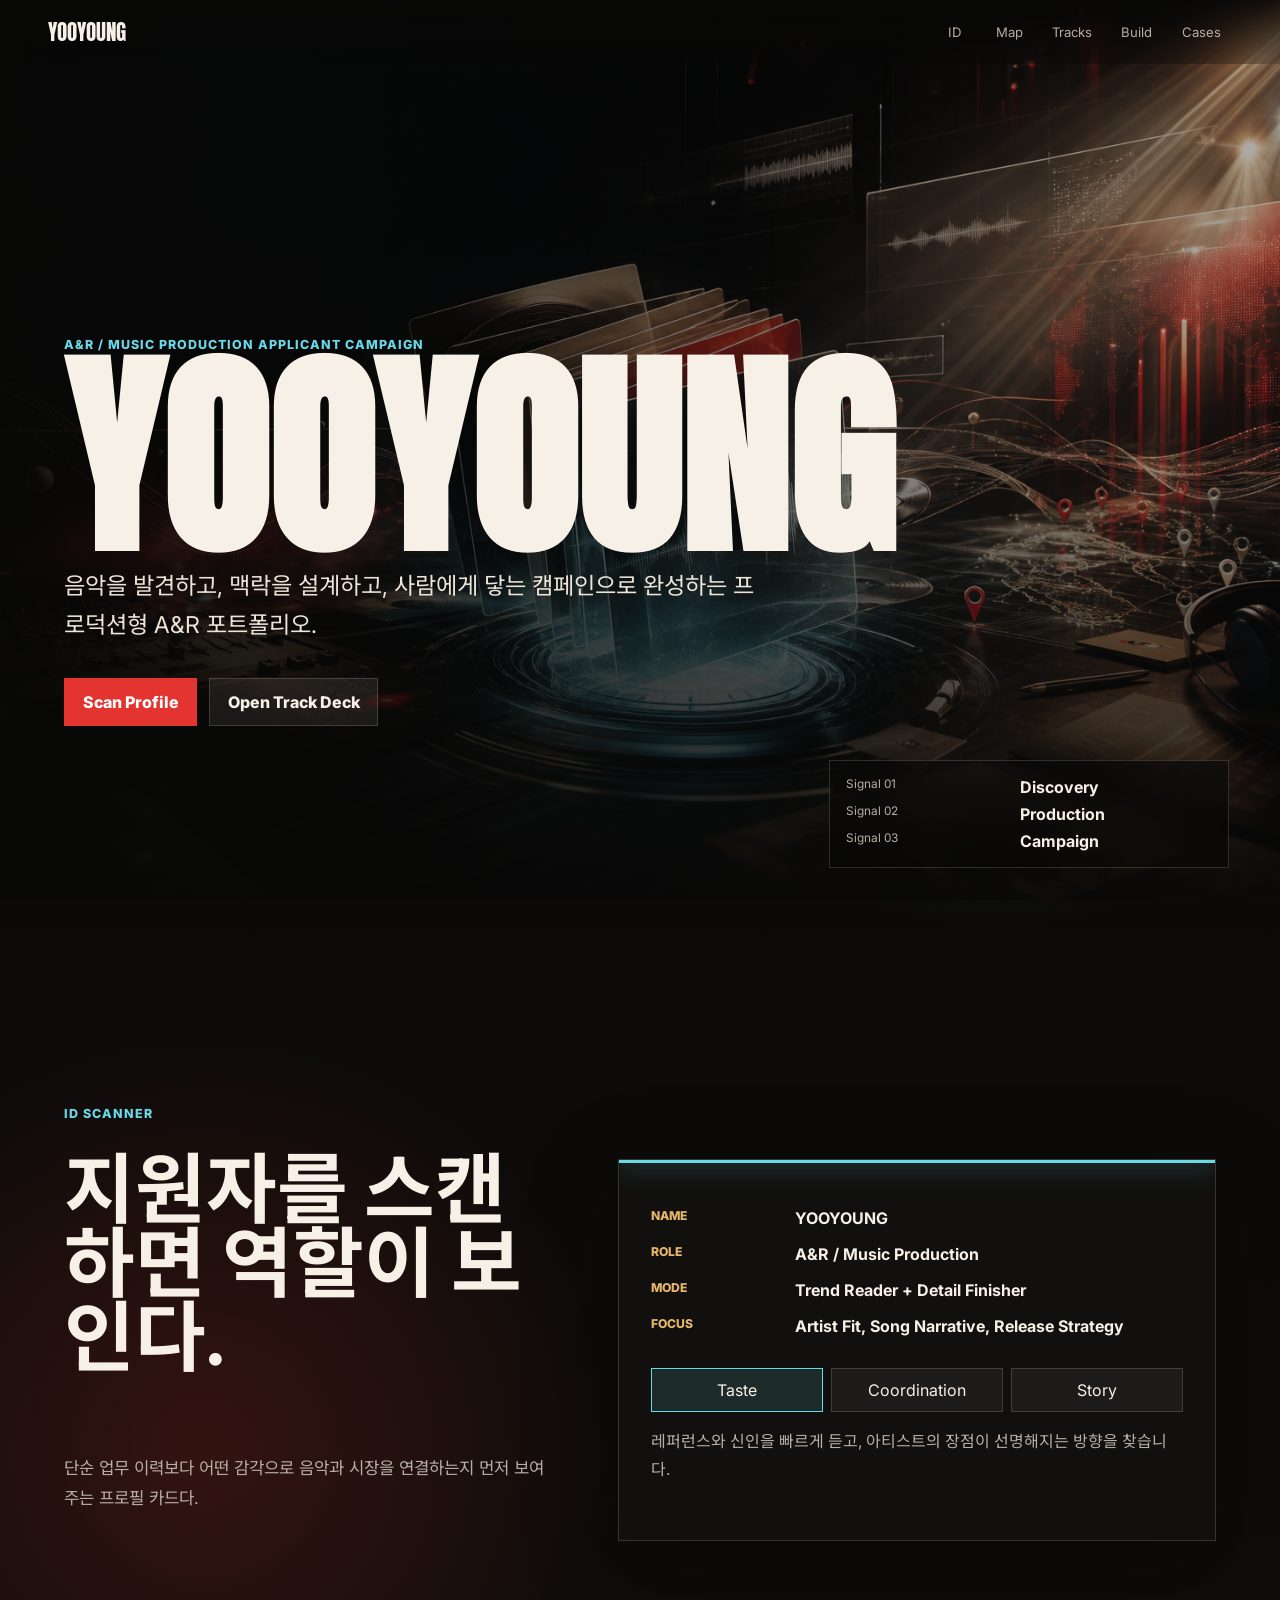
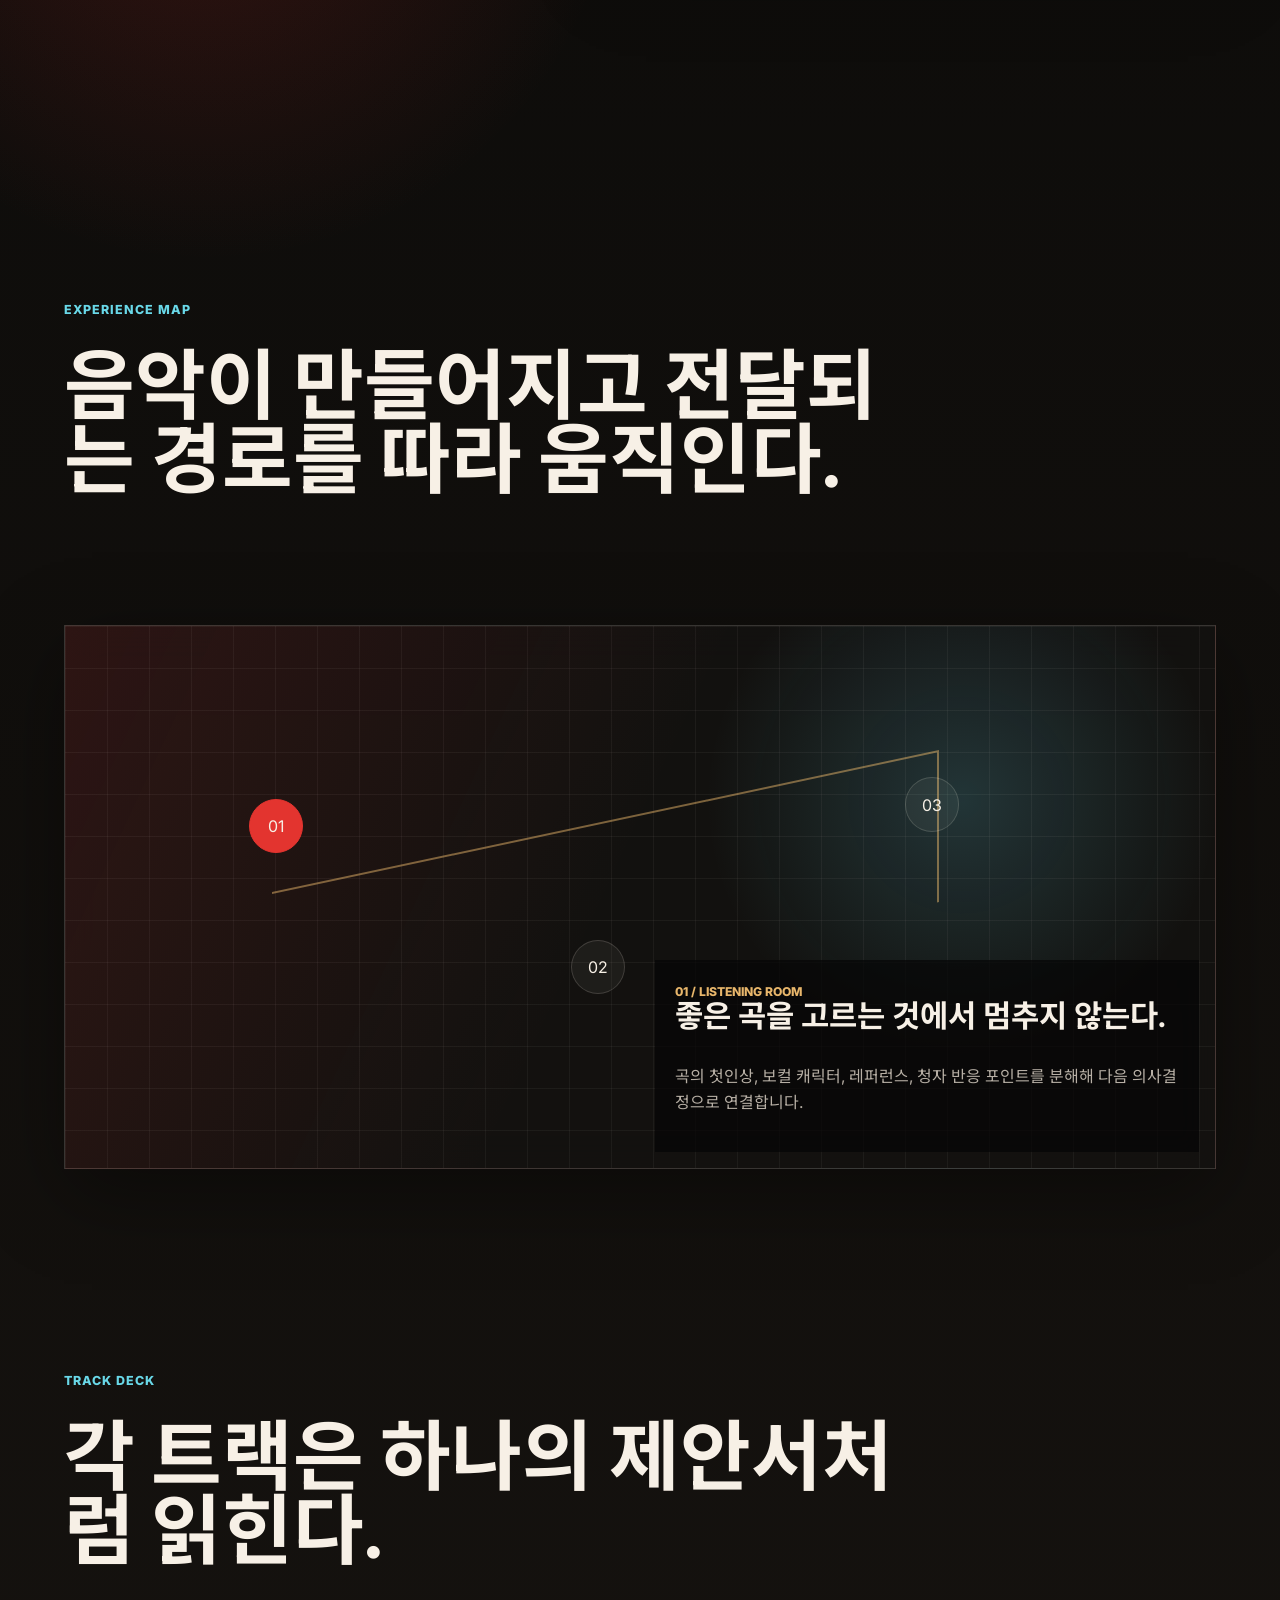
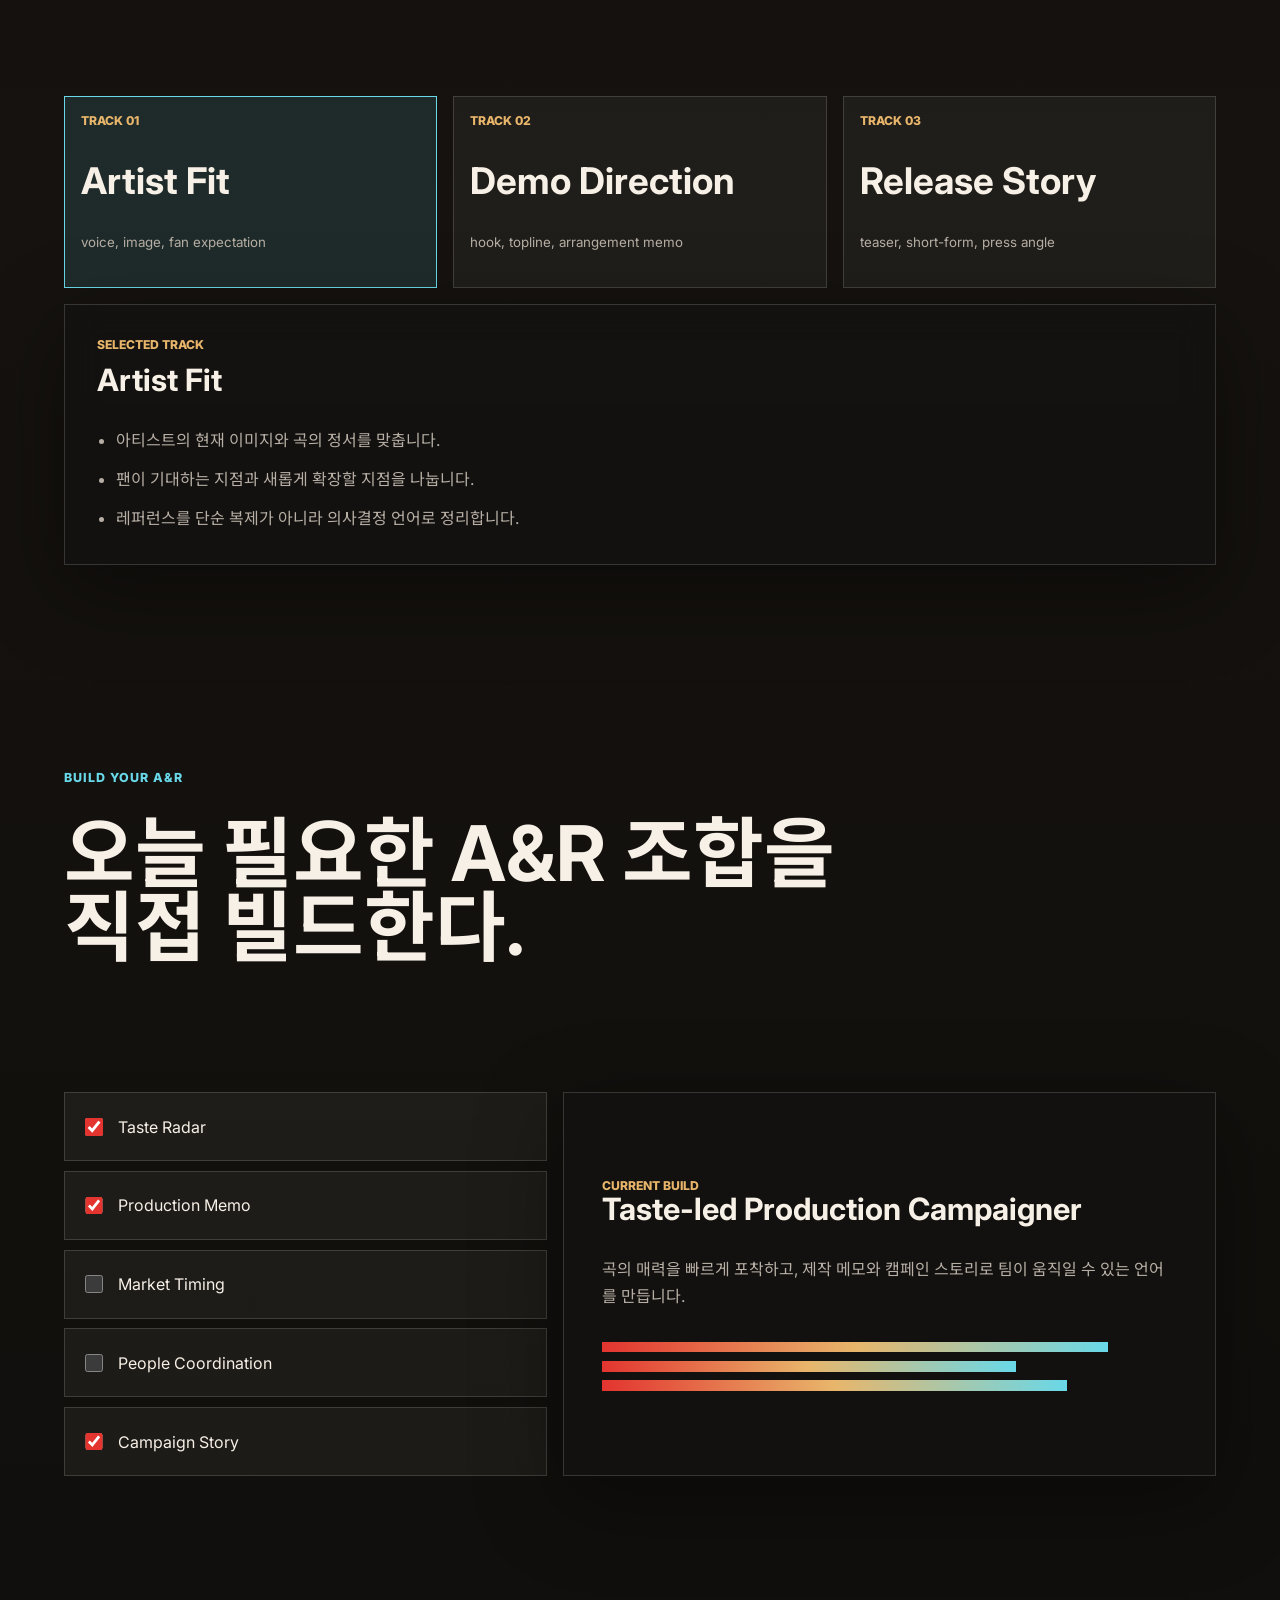
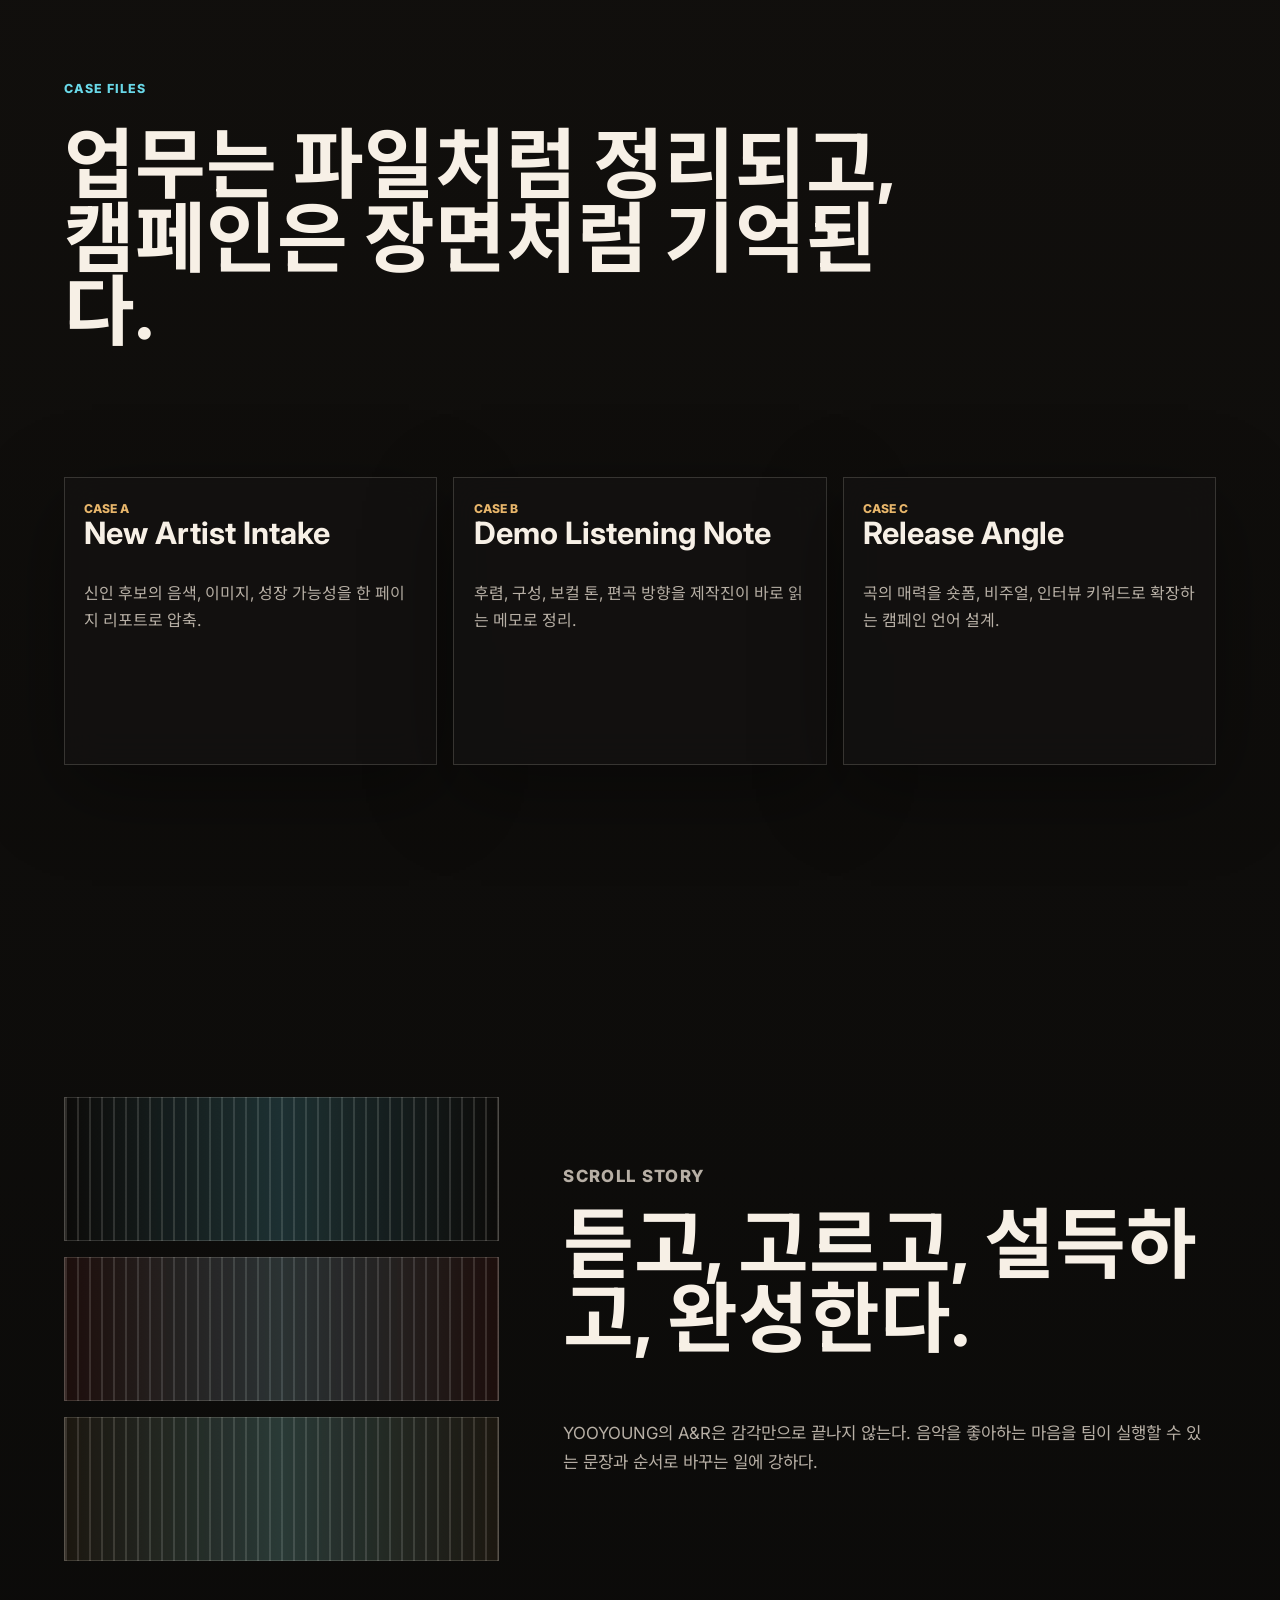
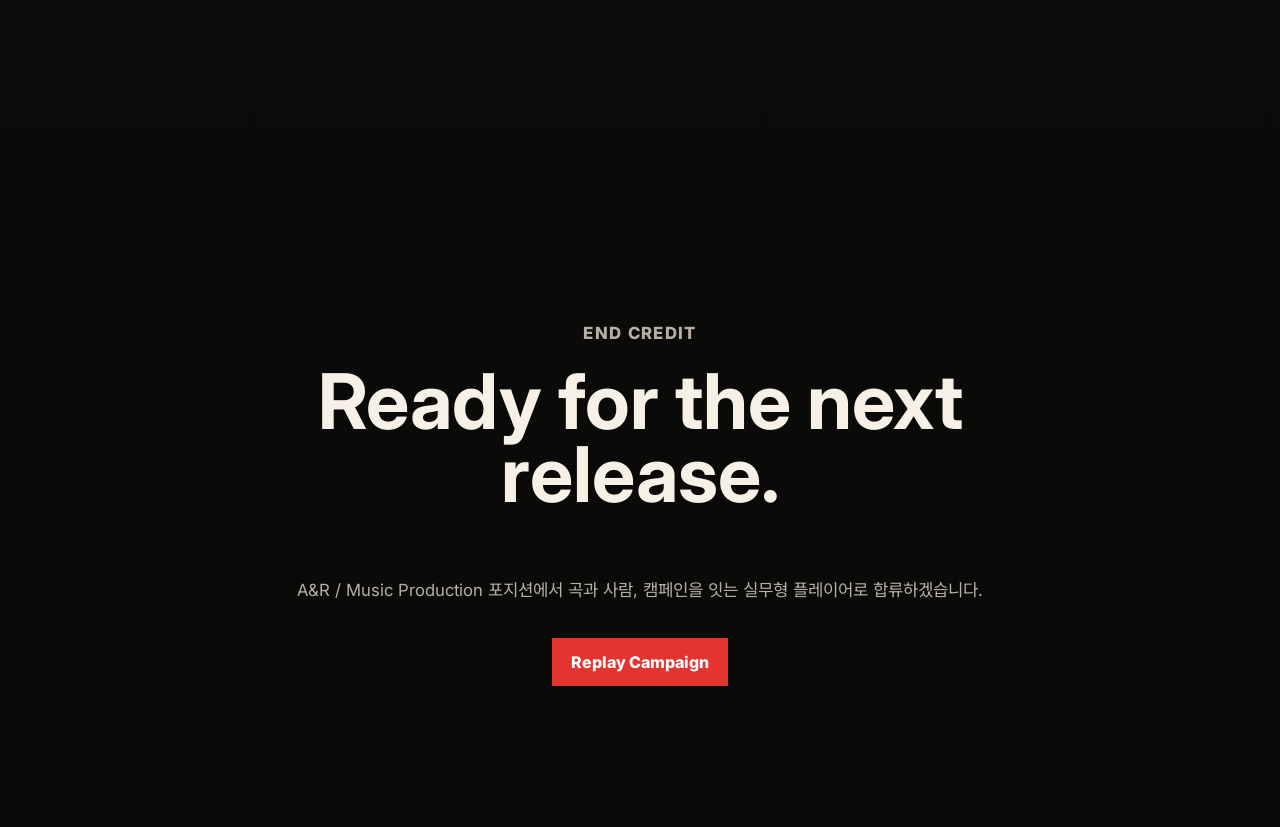
==== index.html @ a227ac77 "Implement A&R campaign site v1" ====
<!doctype html>
<html lang="ko">
  <head>
    <meta charset="UTF-8" />
    <meta name="viewport" content="width=device-width, initial-scale=1.0" />
    <meta
      name="description"
      content="A&R / Music Production 지원용 YOOYOUNG 개인 프로모션 캠페인 사이트"
    />
    <meta property="og:title" content="YOOYOUNG A&R Campaign Site" />
    <meta
      property="og:description"
      content="앨범 프로모션 사이트처럼 구성한 A&R / Music Production 포트폴리오"
    />
    <meta property="og:image" content="assets/campaign-key-visual.png" />
    <title>YOOYOUNG | A&R Campaign</title>
    <link rel="preconnect" href="https://fonts.googleapis.com" />
    <link rel="preconnect" href="https://fonts.gstatic.com" crossorigin />
    <link
      href="https://fonts.googleapis.com/css2?family=Anton&family=Inter:wght@400;500;600;700;800&family=Noto+Sans+KR:wght@400;500;700;800&display=swap"
      rel="stylesheet"
    />
    <link rel="stylesheet" href="styles.css" />
  </head>
  <body>
    <div class="cursor-light" aria-hidden="true"></div>
    <header class="site-header" aria-label="주요 이동">
      <a class="brand" href="#cover">YOOYOUNG</a>
      <nav>
        <a href="#scanner">ID</a>
        <a href="#map">Map</a>
        <a href="#tracks">Tracks</a>
        <a href="#builder">Build</a>
        <a href="#cases">Cases</a>
      </nav>
    </header>

    <main>
      <section class="cover section" id="cover">
        <img
          class="cover-art"
          src="assets/campaign-key-visual.png"
          alt="음악 캠페인 오브젝트와 웨이브폼이 겹쳐진 키 비주얼"
        />
        <div class="cover-overlay"></div>
        <div class="cover-content">
          <p class="eyebrow">A&R / Music Production Applicant Campaign</p>
          <h1>YOOYOUNG</h1>
          <p class="lead">
            음악을 발견하고, 맥락을 설계하고, 사람에게 닿는 캠페인으로 완성하는
            프로덕션형 A&R 포트폴리오.
          </p>
          <div class="cover-actions">
            <a class="button primary" href="#scanner">Scan Profile</a>
            <a class="button secondary" href="#tracks">Open Track Deck</a>
          </div>
        </div>
        <aside class="signal-board" aria-label="캠페인 핵심 신호">
          <span>Signal 01</span>
          <strong>Discovery</strong>
          <span>Signal 02</span>
          <strong>Production</strong>
          <span>Signal 03</span>
          <strong>Campaign</strong>
        </aside>
      </section>

      <section class="scanner section" id="scanner">
        <div class="section-copy">
          <p class="eyebrow">ID Scanner</p>
          <h2>지원자를 스캔하면 역할이 보인다.</h2>
          <p>
            단순 업무 이력보다 어떤 감각으로 음악과 시장을 연결하는지 먼저
            보여주는 프로필 카드다.
          </p>
        </div>
        <div class="scanner-card" tabindex="0">
          <div class="scan-line" aria-hidden="true"></div>
          <div class="profile-grid">
            <span>Name</span>
            <strong>YOOYOUNG</strong>
            <span>Role</span>
            <strong>A&R / Music Production</strong>
            <span>Mode</span>
            <strong>Trend Reader + Detail Finisher</strong>
            <span>Focus</span>
            <strong>Artist Fit, Song Narrative, Release Strategy</strong>
          </div>
          <div class="scanner-meter" aria-label="역량 비율">
            <button data-scan="taste" class="is-active">Taste</button>
            <button data-scan="coordination">Coordination</button>
            <button data-scan="story">Story</button>
          </div>
          <p id="scan-result" class="scan-result">
            레퍼런스와 신인을 빠르게 듣고, 아티스트의 장점이 선명해지는 방향을
            찾습니다.
          </p>
        </div>
      </section>

      <section class="experience section" id="map">
        <div class="section-copy">
          <p class="eyebrow">Experience Map</p>
          <h2>음악이 만들어지고 전달되는 경로를 따라 움직인다.</h2>
        </div>
        <div class="map-board">
          <button class="map-pin is-active" style="--x: 16%; --y: 32%" data-map="listen">
            <span>01</span>
          </button>
          <button class="map-pin" style="--x: 44%; --y: 58%" data-map="align">
            <span>02</span>
          </button>
          <button class="map-pin" style="--x: 73%; --y: 28%" data-map="launch">
            <span>03</span>
          </button>
          <div class="map-route" aria-hidden="true"></div>
          <article id="map-detail" class="map-detail">
            <span>01 / Listening Room</span>
            <h3>좋은 곡을 고르는 것에서 멈추지 않는다.</h3>
            <p>
              곡의 첫인상, 보컬 캐릭터, 레퍼런스, 청자 반응 포인트를 분해해
              다음 의사결정으로 연결합니다.
            </p>
          </article>
        </div>
      </section>

      <section class="tracks section" id="tracks">
        <div class="section-copy">
          <p class="eyebrow">Track Deck</p>
          <h2>각 트랙은 하나의 제안서처럼 읽힌다.</h2>
        </div>
        <div class="deck" aria-label="트랙 전략 카드">
          <button class="track-card is-selected" data-track="0">
            <span>Track 01</span>
            <strong>Artist Fit</strong>
            <small>voice, image, fan expectation</small>
          </button>
          <button class="track-card" data-track="1">
            <span>Track 02</span>
            <strong>Demo Direction</strong>
            <small>hook, topline, arrangement memo</small>
          </button>
          <button class="track-card" data-track="2">
            <span>Track 03</span>
            <strong>Release Story</strong>
            <small>teaser, short-form, press angle</small>
          </button>
        </div>
        <article id="track-panel" class="track-panel">
          <p>Selected Track</p>
          <h3>Artist Fit</h3>
          <ul>
            <li>아티스트의 현재 이미지와 곡의 정서를 맞춥니다.</li>
            <li>팬이 기대하는 지점과 새롭게 확장할 지점을 나눕니다.</li>
            <li>레퍼런스를 단순 복제가 아니라 의사결정 언어로 정리합니다.</li>
          </ul>
        </article>
      </section>

      <section class="builder section" id="builder">
        <div class="section-copy">
          <p class="eyebrow">Build Your A&R</p>
          <h2>오늘 필요한 A&R 조합을 직접 빌드한다.</h2>
        </div>
        <div class="builder-layout">
          <div class="builder-controls" aria-label="A&R 역량 선택">
            <label><input type="checkbox" value="taste" checked /> Taste Radar</label>
            <label><input type="checkbox" value="production" checked /> Production Memo</label>
            <label><input type="checkbox" value="market" /> Market Timing</label>
            <label><input type="checkbox" value="people" /> People Coordination</label>
            <label><input type="checkbox" value="campaign" checked /> Campaign Story</label>
          </div>
          <div class="build-output">
            <span>Current Build</span>
            <h3 id="build-title">Taste-led Production Campaigner</h3>
            <p id="build-text">
              곡의 매력을 빠르게 포착하고, 제작 메모와 캠페인 스토리로 팀이
              움직일 수 있는 언어를 만듭니다.
            </p>
            <div class="build-bars">
              <i style="--w: 88%"></i>
              <i style="--w: 72%"></i>
              <i style="--w: 81%"></i>
            </div>
          </div>
        </div>
      </section>

      <section class="cases section" id="cases">
        <div class="section-copy">
          <p class="eyebrow">Case Files</p>
          <h2>업무는 파일처럼 정리되고, 캠페인은 장면처럼 기억된다.</h2>
        </div>
        <div class="case-grid">
          <article>
            <span>Case A</span>
            <h3>New Artist Intake</h3>
            <p>신인 후보의 음색, 이미지, 성장 가능성을 한 페이지 리포트로 압축.</p>
          </article>
          <article>
            <span>Case B</span>
            <h3>Demo Listening Note</h3>
            <p>후렴, 구성, 보컬 톤, 편곡 방향을 제작진이 바로 읽는 메모로 정리.</p>
          </article>
          <article>
            <span>Case C</span>
            <h3>Release Angle</h3>
            <p>곡의 매력을 숏폼, 비주얼, 인터뷰 키워드로 확장하는 캠페인 언어 설계.</p>
          </article>
        </div>
      </section>

      <section class="story section" id="story">
        <div class="story-rail" aria-hidden="true">
          <span></span>
          <span></span>
          <span></span>
        </div>
        <div class="story-copy">
          <p class="eyebrow">Scroll Story</p>
          <h2>듣고, 고르고, 설득하고, 완성한다.</h2>
          <p>
            YOOYOUNG의 A&R은 감각만으로 끝나지 않는다. 음악을 좋아하는 마음을
            팀이 실행할 수 있는 문장과 순서로 바꾸는 일에 강하다.
          </p>
        </div>
      </section>

      <section class="credit section" id="credit">
        <p class="eyebrow">End Credit</p>
        <h2>Ready for the next release.</h2>
        <p>
          A&R / Music Production 포지션에서 곡과 사람, 캠페인을 잇는 실무형
          플레이어로 합류하겠습니다.
        </p>
        <a class="button primary" href="#cover">Replay Campaign</a>
      </section>
    </main>

    <script src="script.js"></script>
  </body>
</html>
---- styles.css ----
:root {
  color-scheme: dark;
  --ink: #f7f0e6;
  --muted: #b7afa5;
  --black: #080807;
  --panel: rgba(20, 19, 17, 0.78);
  --line: rgba(247, 240, 230, 0.16);
  --red: #e3342f;
  --cyan: #69d8e8;
  --gold: #e8b66b;
  --olive: #6c7354;
  --shadow: 0 24px 80px rgba(0, 0, 0, 0.38);
}

* {
  box-sizing: border-box;
}

html {
  scroll-behavior: smooth;
}

body {
  margin: 0;
  background:
    radial-gradient(circle at 16% 20%, rgba(227, 52, 47, 0.18), transparent 26rem),
    radial-gradient(circle at 78% 8%, rgba(105, 216, 232, 0.12), transparent 22rem),
    linear-gradient(180deg, #080807 0%, #15120f 48%, #090908 100%);
  color: var(--ink);
  font-family: Inter, "Noto Sans KR", system-ui, sans-serif;
  overflow-x: hidden;
}

body::before {
  position: fixed;
  inset: 0;
  z-index: -1;
  pointer-events: none;
  content: "";
  background-image:
    linear-gradient(rgba(247, 240, 230, 0.035) 1px, transparent 1px),
    linear-gradient(90deg, rgba(247, 240, 230, 0.035) 1px, transparent 1px);
  background-size: 64px 64px;
  mask-image: linear-gradient(to bottom, black, transparent 88%);
}

a {
  color: inherit;
  text-decoration: none;
}

button,
input {
  font: inherit;
}

.cursor-light {
  position: fixed;
  left: var(--mx, 50%);
  top: var(--my, 50%);
  z-index: 0;
  width: 18rem;
  height: 18rem;
  pointer-events: none;
  transform: translate(-50%, -50%);
  background: radial-gradient(circle, rgba(105, 216, 232, 0.16), transparent 64%);
  mix-blend-mode: screen;
}

.site-header {
  position: fixed;
  top: 0;
  left: 0;
  right: 0;
  z-index: 20;
  display: flex;
  align-items: center;
  justify-content: space-between;
  gap: 1rem;
  padding: 1rem clamp(1rem, 4vw, 3rem);
  background: linear-gradient(to bottom, rgba(8, 8, 7, 0.86), rgba(8, 8, 7, 0.24));
  backdrop-filter: blur(16px);
}

.brand {
  font-family: Anton, Inter, sans-serif;
  font-size: 1.3rem;
}

nav {
  display: flex;
  flex-wrap: wrap;
  justify-content: flex-end;
  gap: 0.4rem;
}

nav a {
  min-width: 3rem;
  padding: 0.45rem 0.65rem;
  border: 1px solid transparent;
  color: var(--muted);
  font-size: 0.82rem;
  text-align: center;
}

nav a:hover {
  border-color: var(--line);
  color: var(--ink);
}

.section {
  position: relative;
  min-height: 100vh;
  padding: clamp(5rem, 8vw, 8rem) clamp(1rem, 5vw, 5rem);
}

.cover {
  display: grid;
  align-items: end;
  min-height: 100svh;
  overflow: hidden;
}

.cover-art,
.cover-overlay {
  position: absolute;
  inset: 0;
}

.cover-art {
  width: 100%;
  height: 100%;
  object-fit: cover;
  opacity: 0.82;
}

.cover-overlay {
  background:
    linear-gradient(90deg, rgba(8, 8, 7, 0.92) 0%, rgba(8, 8, 7, 0.48) 48%, rgba(8, 8, 7, 0.16) 100%),
    linear-gradient(0deg, rgba(8, 8, 7, 0.9), transparent 52%);
}

.cover-content {
  position: relative;
  z-index: 2;
  max-width: 60rem;
  padding-bottom: 8vh;
}

.eyebrow {
  margin: 0 0 1rem;
  color: var(--cyan);
  font-size: 0.78rem;
  font-weight: 800;
  letter-spacing: 0.08em;
  text-transform: uppercase;
}

h1,
h2,
h3,
p {
  margin-top: 0;
}

h1 {
  margin-bottom: 1rem;
  font-family: Anton, Inter, sans-serif;
  font-size: clamp(5rem, 17vw, 14rem);
  line-height: 0.84;
}

h2 {
  max-width: 52rem;
  font-size: clamp(2.4rem, 6vw, 5.8rem);
  line-height: 0.96;
}

h3 {
  font-size: clamp(1.45rem, 2.4vw, 2.2rem);
  line-height: 1.05;
}

.lead {
  max-width: 44rem;
  color: #eee4d8;
  font-size: clamp(1.08rem, 2vw, 1.45rem);
  line-height: 1.7;
}

.button {
  display: inline-flex;
  align-items: center;
  justify-content: center;
  min-height: 3rem;
  padding: 0.8rem 1.1rem;
  border: 1px solid var(--line);
  font-weight: 800;
}

.button.primary {
  border-color: var(--red);
  background: var(--red);
  color: white;
}

.button.secondary {
  background: rgba(247, 240, 230, 0.08);
}

.cover-actions {
  display: flex;
  flex-wrap: wrap;
  gap: 0.75rem;
  margin-top: 2rem;
}

.signal-board {
  position: absolute;
  right: clamp(1rem, 4vw, 4rem);
  bottom: 2rem;
  z-index: 2;
  display: grid;
  grid-template-columns: auto auto;
  gap: 0.45rem 1rem;
  width: min(25rem, calc(100% - 2rem));
  padding: 1rem;
  border: 1px solid var(--line);
  background: rgba(8, 8, 7, 0.58);
  backdrop-filter: blur(20px);
}

.signal-board span {
  color: var(--muted);
  font-size: 0.74rem;
}

.section-copy {
  display: grid;
  gap: 1rem;
  margin-bottom: clamp(2rem, 5vw, 4rem);
}

.section-copy p:not(.eyebrow),
.credit p,
.story-copy p {
  max-width: 44rem;
  color: var(--muted);
  font-size: 1.05rem;
  line-height: 1.75;
}

.scanner {
  display: grid;
  grid-template-columns: minmax(0, 0.9fr) minmax(20rem, 1.1fr);
  align-items: center;
  gap: clamp(2rem, 5vw, 5rem);
}

.scanner-card,
.map-board,
.track-panel,
.build-output,
.case-grid article {
  border: 1px solid var(--line);
  background: var(--panel);
  box-shadow: var(--shadow);
  backdrop-filter: blur(18px);
}

.scanner-card {
  position: relative;
  overflow: hidden;
  padding: clamp(1.1rem, 3vw, 2rem);
}

.scan-line {
  position: absolute;
  left: 0;
  right: 0;
  top: 0;
  height: 0.22rem;
  background: var(--cyan);
  box-shadow: 0 0 26px var(--cyan);
  animation: scan 3s ease-in-out infinite;
}

@keyframes scan {
  0%,
  100% {
    transform: translateY(0);
  }
  50% {
    transform: translateY(24rem);
  }
}

.profile-grid {
  display: grid;
  grid-template-columns: minmax(5rem, 8rem) 1fr;
  gap: 1rem;
  padding-top: 1rem;
}

.profile-grid span,
.track-card span,
.build-output span,
.case-grid span,
.track-panel p,
.map-detail span {
  color: var(--gold);
  font-size: 0.76rem;
  font-weight: 800;
  text-transform: uppercase;
}

.profile-grid strong {
  min-width: 0;
  overflow-wrap: anywhere;
}

.scanner-meter {
  display: grid;
  grid-template-columns: repeat(3, 1fr);
  gap: 0.5rem;
  margin: 2rem 0 1rem;
}

.scanner-meter button,
.track-card,
.map-pin,
.builder-controls label {
  border: 1px solid var(--line);
  background: rgba(247, 240, 230, 0.05);
  color: var(--ink);
  cursor: pointer;
}

.scanner-meter button {
  min-height: 2.8rem;
}

.scanner-meter button.is-active,
.track-card.is-selected {
  border-color: var(--cyan);
  background: rgba(105, 216, 232, 0.13);
}

.scan-result {
  min-height: 4rem;
  color: var(--muted);
  line-height: 1.7;
}

.experience {
  display: grid;
  align-content: center;
}

.map-board {
  position: relative;
  min-height: 34rem;
  overflow: hidden;
  background:
    linear-gradient(115deg, rgba(227, 52, 47, 0.13), transparent 48%),
    radial-gradient(circle at 78% 32%, rgba(105, 216, 232, 0.18), transparent 16rem),
    var(--panel);
}

.map-board::before {
  position: absolute;
  inset: 0;
  content: "";
  background-image:
    linear-gradient(rgba(247, 240, 230, 0.05) 1px, transparent 1px),
    linear-gradient(90deg, rgba(247, 240, 230, 0.05) 1px, transparent 1px);
  background-size: 42px 42px;
}

.map-route {
  position: absolute;
  left: 18%;
  top: 36%;
  width: 58%;
  height: 28%;
  border-top: 2px solid rgba(232, 182, 107, 0.5);
  border-right: 2px solid rgba(232, 182, 107, 0.5);
  transform: skewY(-12deg);
}

.map-pin {
  position: absolute;
  left: var(--x);
  top: var(--y);
  z-index: 2;
  display: grid;
  place-items: center;
  width: 3.4rem;
  height: 3.4rem;
  border-radius: 50%;
}

.map-pin.is-active {
  border-color: var(--red);
  background: var(--red);
}

.map-detail {
  position: absolute;
  right: 1rem;
  bottom: 1rem;
  z-index: 2;
  max-width: 34rem;
  padding: 1.25rem;
  background: rgba(8, 8, 7, 0.74);
}

.map-detail p {
  color: var(--muted);
  line-height: 1.65;
}

.tracks {
  display: grid;
  align-content: center;
}

.deck {
  display: grid;
  grid-template-columns: repeat(3, minmax(0, 1fr));
  gap: 1rem;
  margin-bottom: 1rem;
}

.track-card {
  display: grid;
  gap: 0.75rem;
  min-height: 12rem;
  padding: 1rem;
  text-align: left;
}

.track-card strong {
  font-size: clamp(1.35rem, 3vw, 2.3rem);
}

.track-card small {
  color: var(--muted);
  line-height: 1.5;
}

.track-panel {
  padding: clamp(1rem, 3vw, 2rem);
}

.track-panel ul {
  display: grid;
  gap: 0.75rem;
  margin: 1rem 0 0;
  padding-left: 1.2rem;
  color: var(--muted);
  line-height: 1.7;
}

.builder-layout {
  display: grid;
  grid-template-columns: minmax(16rem, 0.85fr) minmax(20rem, 1.15fr);
  gap: 1rem;
}

.builder-controls {
  display: grid;
  gap: 0.6rem;
}

.builder-controls label {
  display: flex;
  align-items: center;
  gap: 0.75rem;
  min-height: 3.3rem;
  padding: 0.85rem 1rem;
}

.builder-controls input {
  accent-color: var(--red);
  inline-size: 1.1rem;
  block-size: 1.1rem;
}

.build-output {
  display: grid;
  align-content: center;
  min-height: 24rem;
  padding: clamp(1.25rem, 4vw, 2.4rem);
}

.build-output p {
  color: var(--muted);
  line-height: 1.7;
}

.build-bars {
  display: grid;
  gap: 0.55rem;
  margin-top: 1rem;
}

.build-bars i {
  display: block;
  width: var(--w);
  height: 0.65rem;
  background: linear-gradient(90deg, var(--red), var(--gold), var(--cyan));
}

.case-grid {
  display: grid;
  grid-template-columns: repeat(3, minmax(0, 1fr));
  gap: 1rem;
}

.case-grid article {
  min-height: 18rem;
  padding: 1.2rem;
  transition:
    transform 180ms ease,
    border-color 180ms ease;
}

.case-grid article:hover {
  border-color: var(--gold);
  transform: translateY(-0.35rem);
}

.case-grid p {
  color: var(--muted);
  line-height: 1.7;
}

.story {
  display: grid;
  grid-template-columns: 0.8fr 1.2fr;
  align-items: center;
  gap: clamp(2rem, 5vw, 5rem);
}

.story-rail {
  display: grid;
  gap: 1rem;
}

.story-rail span {
  display: block;
  height: 9rem;
  border: 1px solid var(--line);
  background:
    linear-gradient(90deg, transparent, rgba(105, 216, 232, 0.18), transparent),
    repeating-linear-gradient(90deg, rgba(247, 240, 230, 0.14) 0 2px, transparent 2px 12px);
  animation: waveform 4s linear infinite;
}

.story-rail span:nth-child(2) {
  animation-duration: 5.5s;
  background-color: rgba(227, 52, 47, 0.08);
}

.story-rail span:nth-child(3) {
  animation-duration: 7s;
  background-color: rgba(232, 182, 107, 0.07);
}

@keyframes waveform {
  to {
    background-position: 10rem 0, 12rem 0;
  }
}

.credit {
  display: grid;
  place-content: center;
  min-height: 72vh;
  text-align: center;
}

.credit h2,
.credit p {
  margin-left: auto;
  margin-right: auto;
}

.credit .button {
  justify-self: center;
  margin-top: 1rem;
}

.reveal {
  opacity: 0;
  transform: translateY(2rem);
  transition:
    opacity 700ms ease,
    transform 700ms ease;
}

.reveal.is-visible {
  opacity: 1;
  transform: translateY(0);
}

@media (max-width: 860px) {
  .site-header {
    align-items: flex-start;
    flex-direction: column;
  }

  nav {
    justify-content: flex-start;
  }

  .scanner,
  .builder-layout,
  .story {
    grid-template-columns: 1fr;
  }

  .deck,
  .case-grid {
    grid-template-columns: 1fr;
  }

  .signal-board {
    position: relative;
    right: auto;
    bottom: auto;
    margin-top: 1rem;
  }

  .cover {
    align-items: center;
    padding-top: 8rem;
  }

  .cover-content {
    padding-bottom: 0;
  }
}

@media (max-width: 560px) {
  .section {
    min-height: auto;
    padding-top: 6rem;
    padding-bottom: 5rem;
  }

  h1 {
    font-size: clamp(4rem, 28vw, 7rem);
  }

  h2 {
    font-size: 2.45rem;
  }

  .scanner-meter,
  .profile-grid {
    grid-template-columns: 1fr;
  }

  .map-board {
    min-height: 38rem;
  }

  .map-detail {
    left: 1rem;
    max-width: none;
  }
}

@media (prefers-reduced-motion: reduce) {
  *,
  *::before,
  *::after {
    scroll-behavior: auto !important;
    animation-duration: 0.01ms !important;
    animation-iteration-count: 1 !important;
    transition-duration: 0.01ms !important;
  }
}
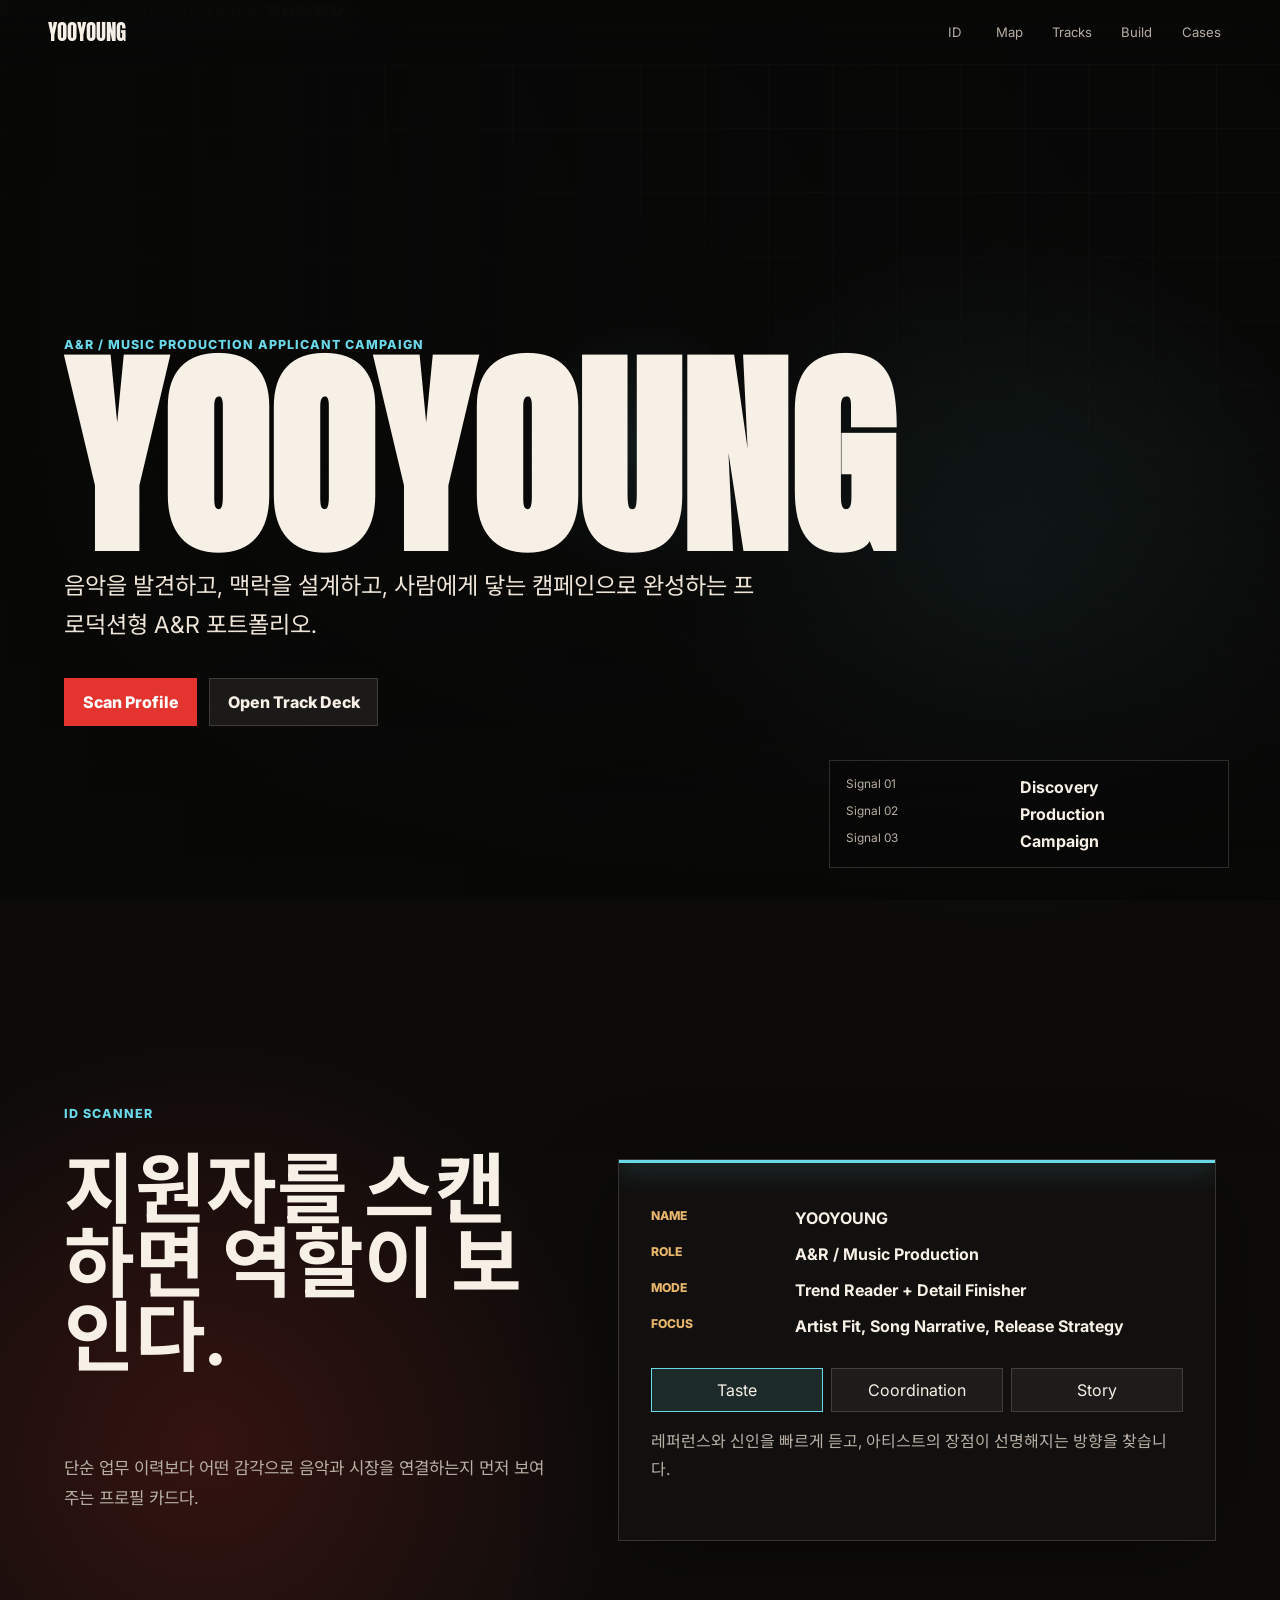
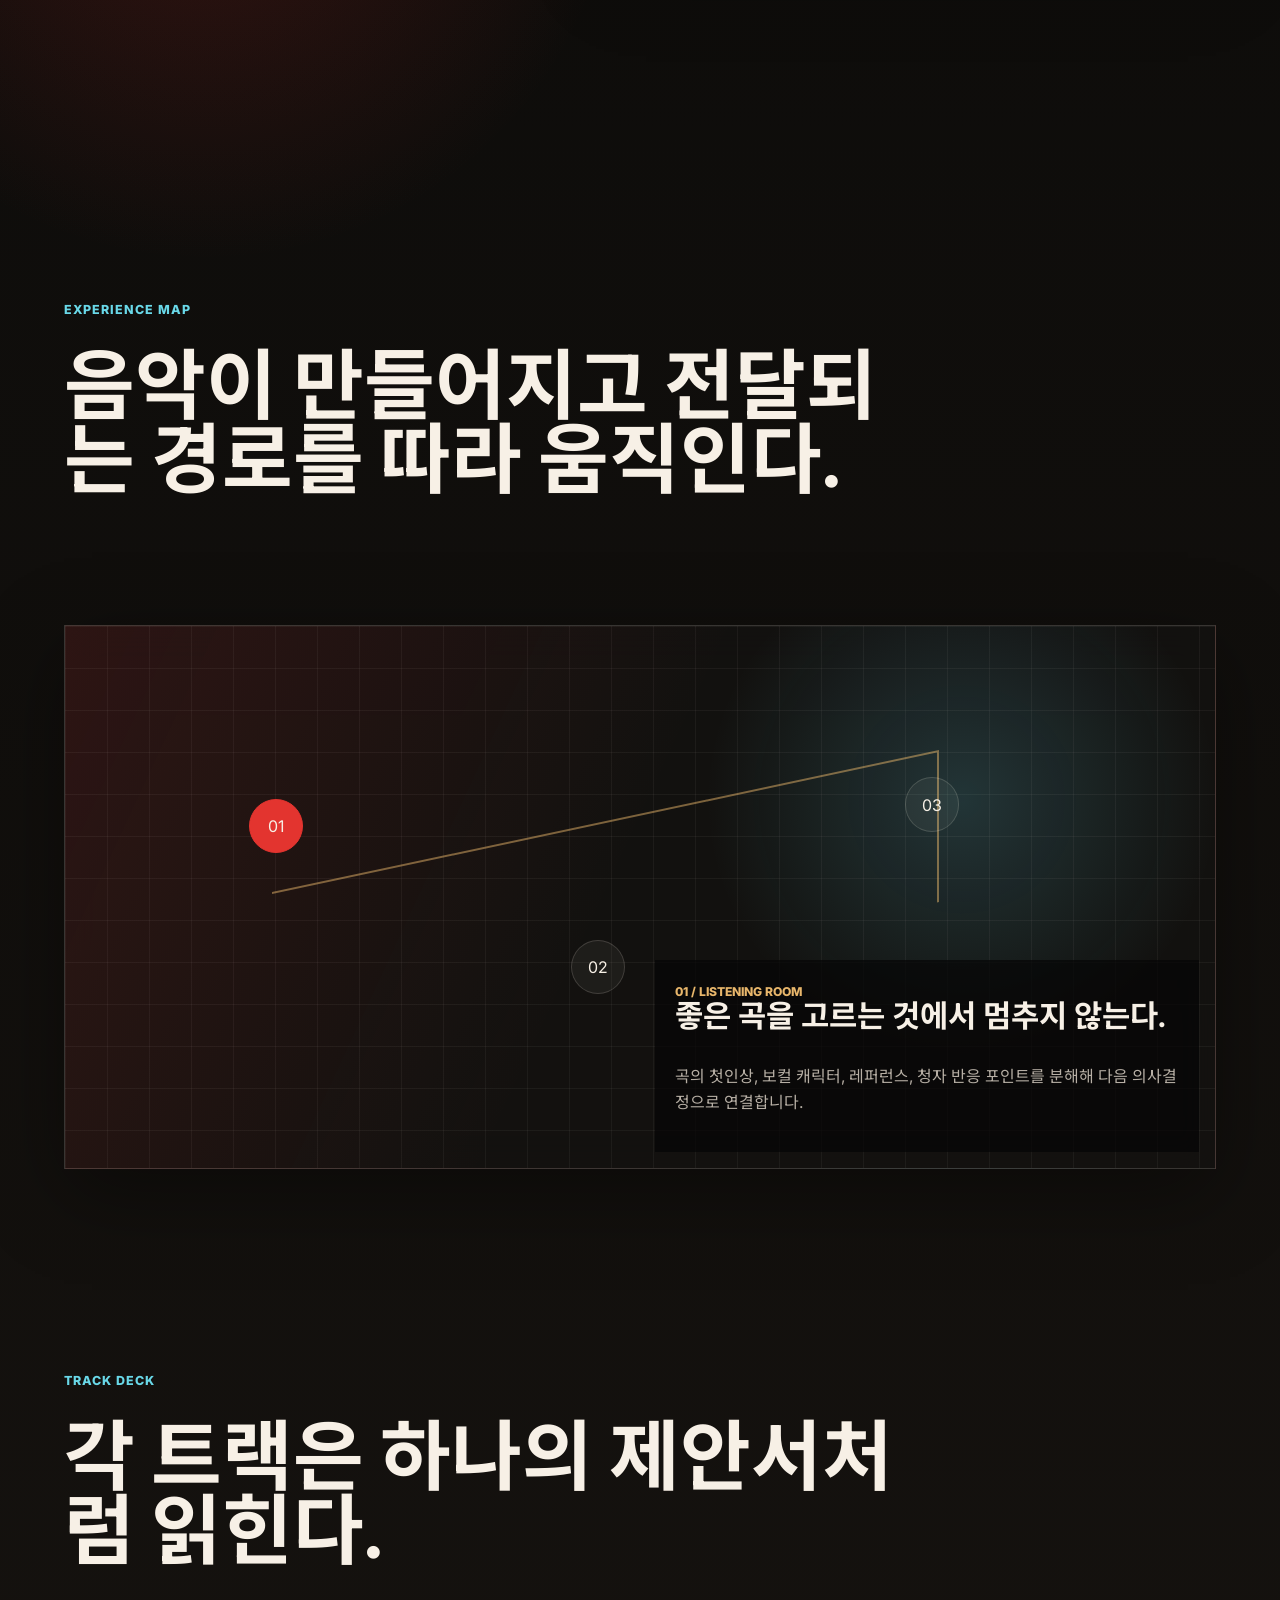
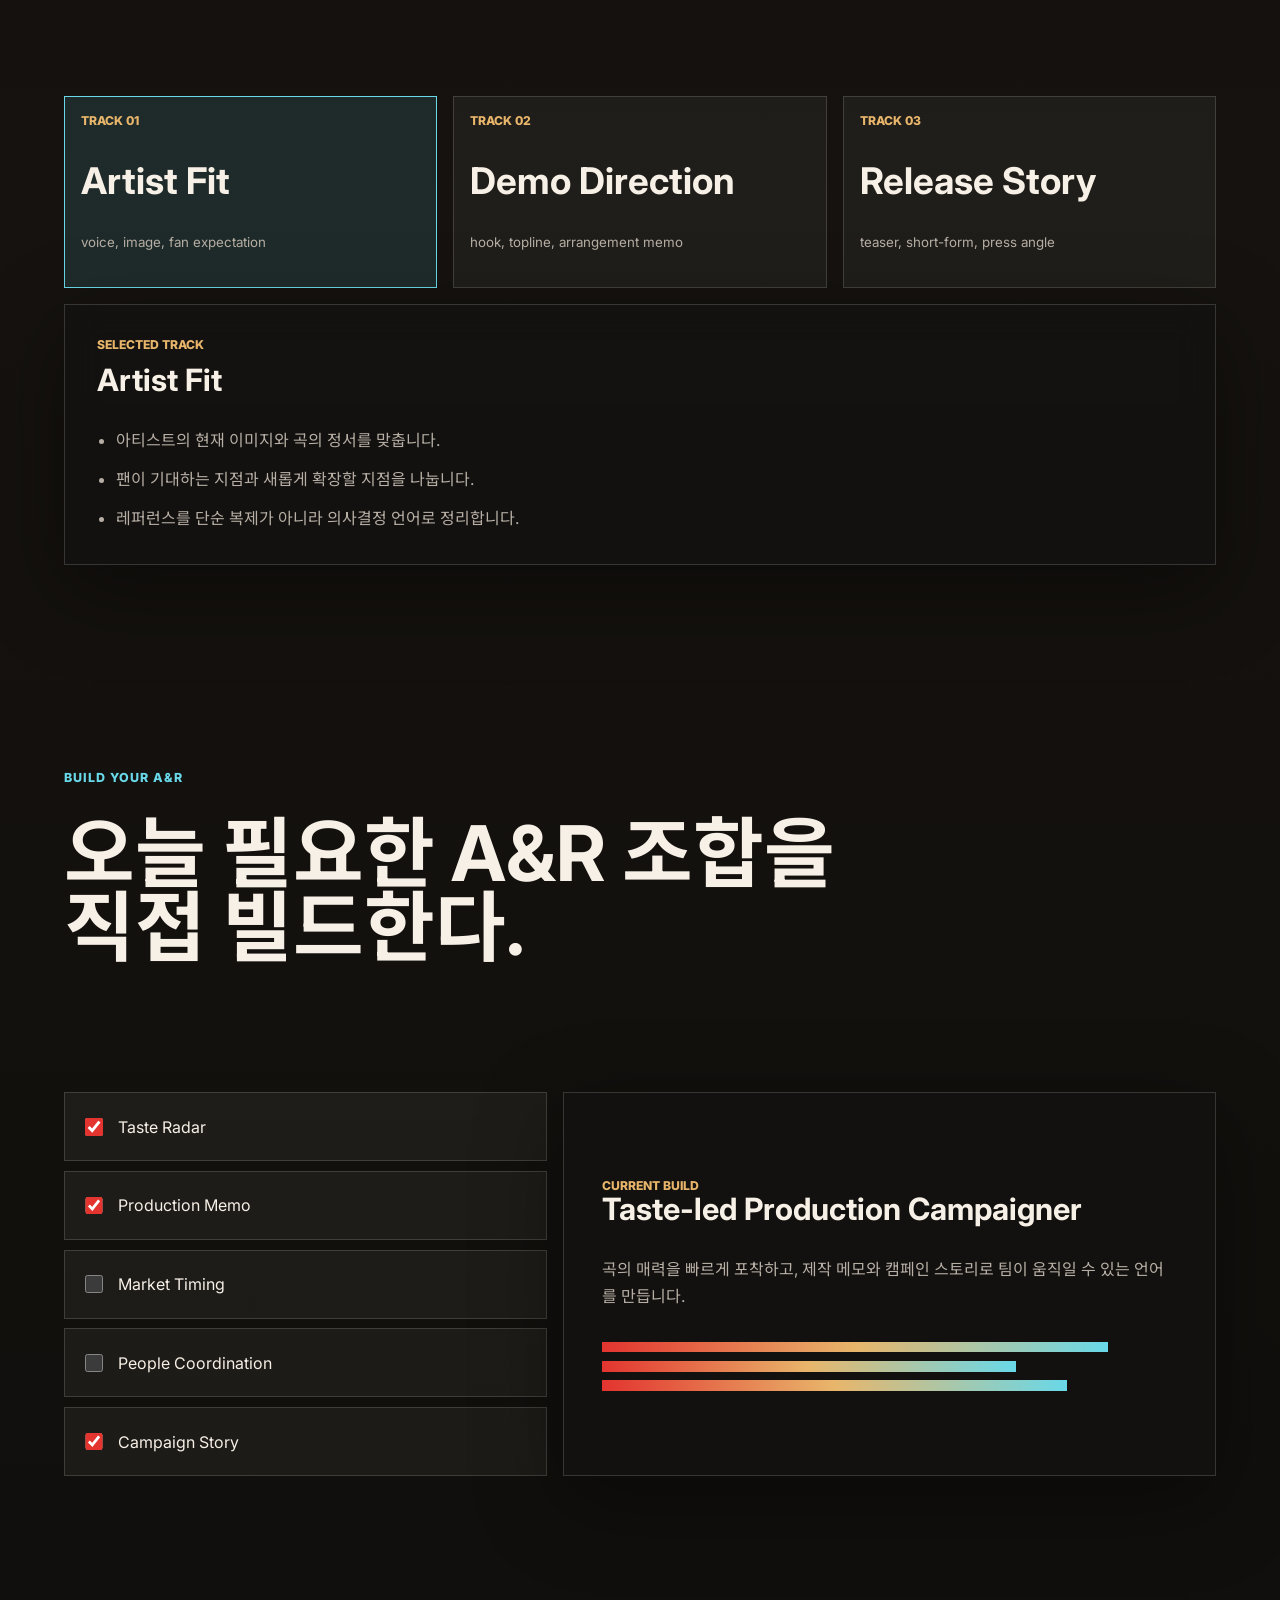
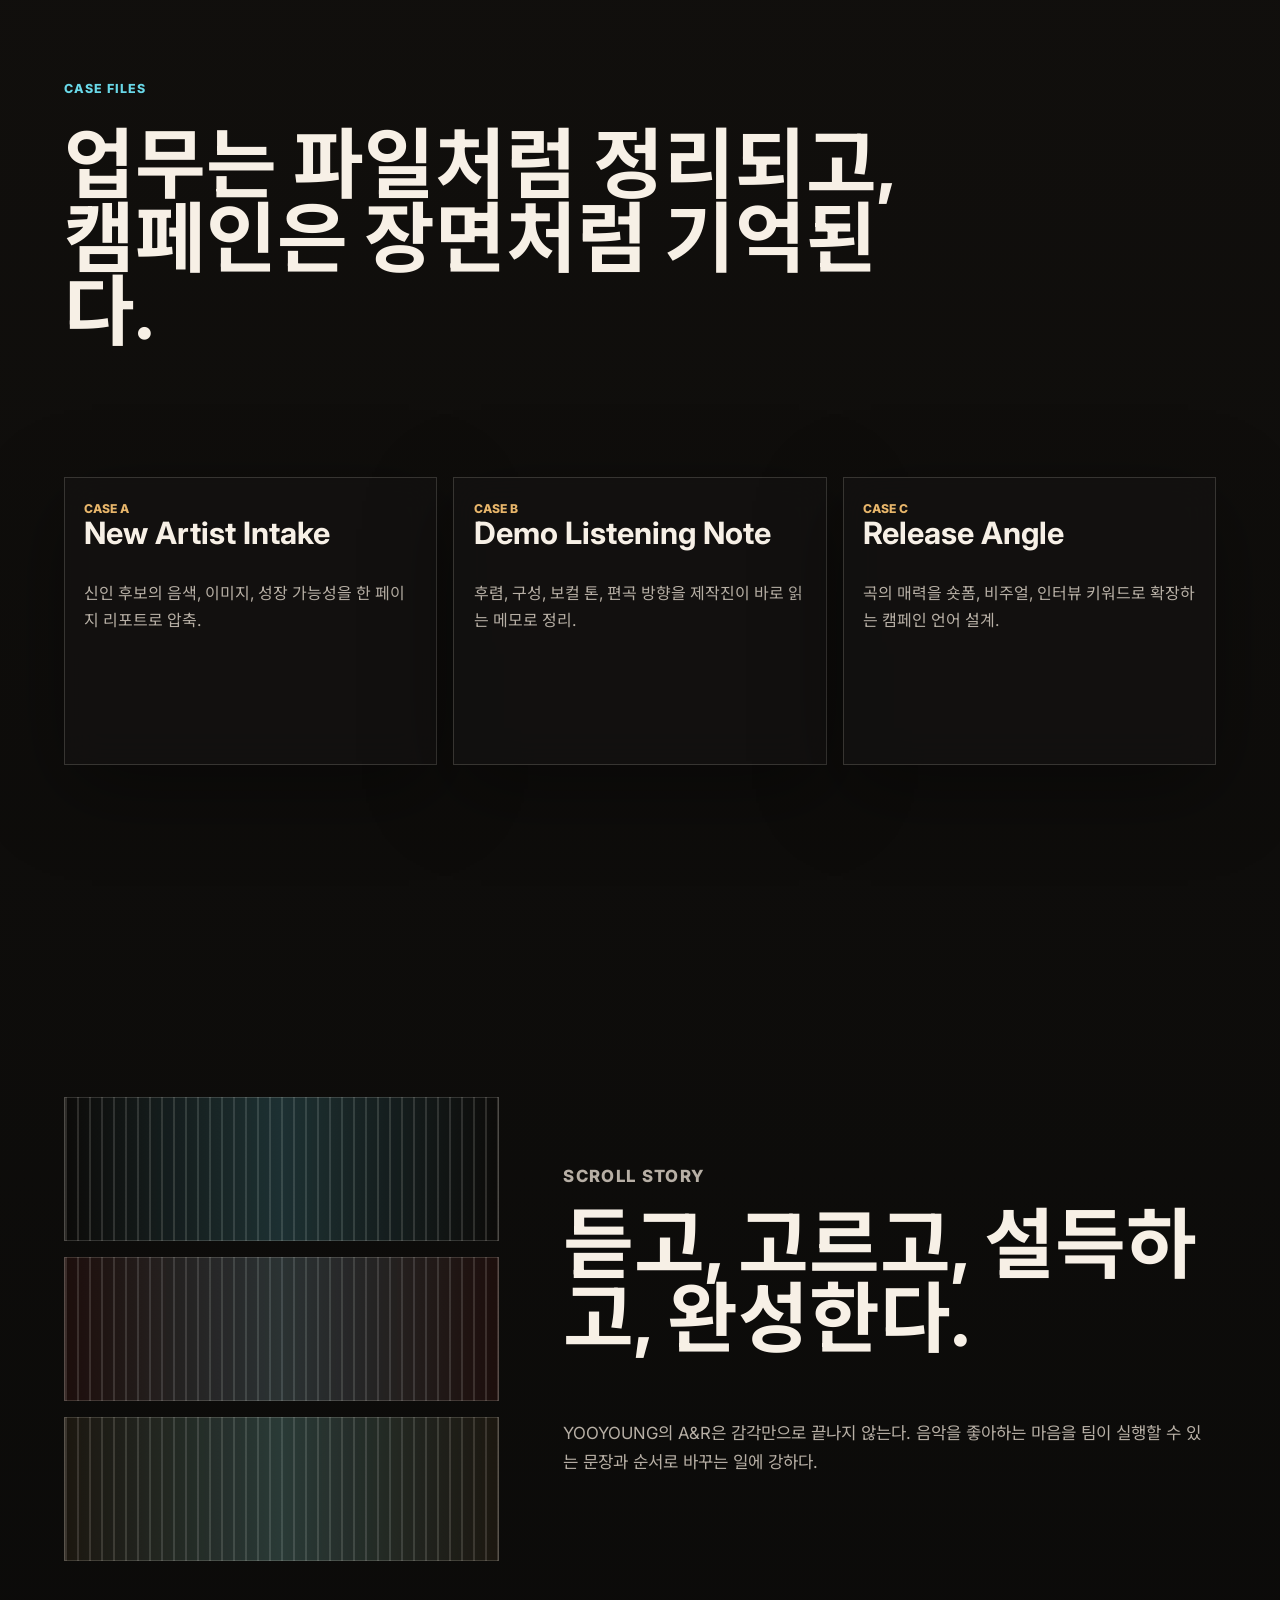
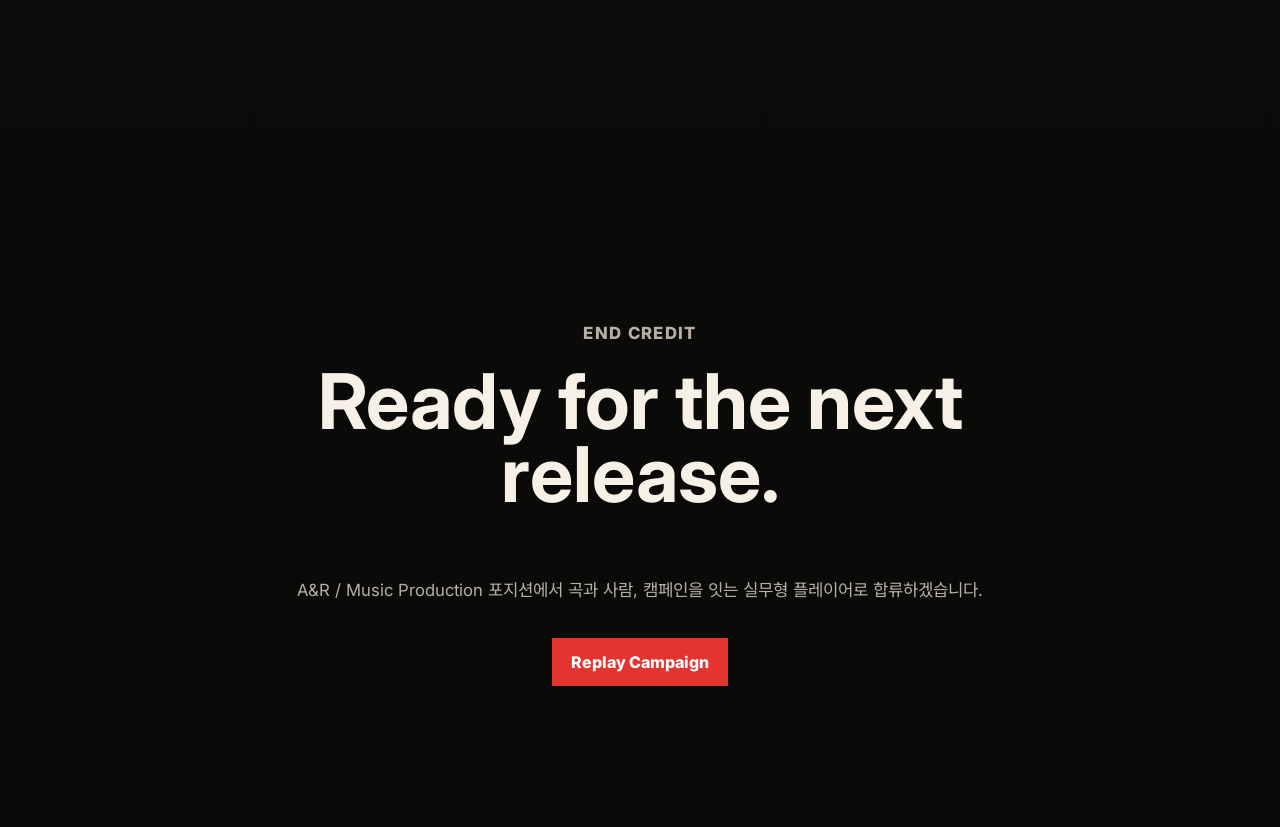
==== commit e98502bc: "Replace AI hero image with web photo" ====
--- a/index.html
+++ b/index.html
@@ -12,7 +12,6 @@
       property="og:description"
       content="앨범 프로모션 사이트처럼 구성한 A&R / Music Production 포트폴리오"
     />
-    <meta property="og:image" content="assets/campaign-key-visual.png" />
     <title>YOOYOUNG | A&R Campaign</title>
     <link rel="preconnect" href="https://fonts.googleapis.com" />
     <link rel="preconnect" href="https://fonts.gstatic.com" crossorigin />
@@ -39,8 +38,8 @@
       <section class="cover section" id="cover">
         <img
           class="cover-art"
-          src="assets/campaign-key-visual.png"
-          alt="음악 캠페인 오브젝트와 웨이브폼이 겹쳐진 키 비주얼"
+          src="https://images.unsplash.com/photo-1598387993240-44b625d97d7f?auto=format&fit=crop&w=2400&q=85"
+          alt="강한 조명 아래 관객과 무대가 보이는 콘서트 현장"
         />
         <div class="cover-overlay"></div>
         <div class="cover-content">
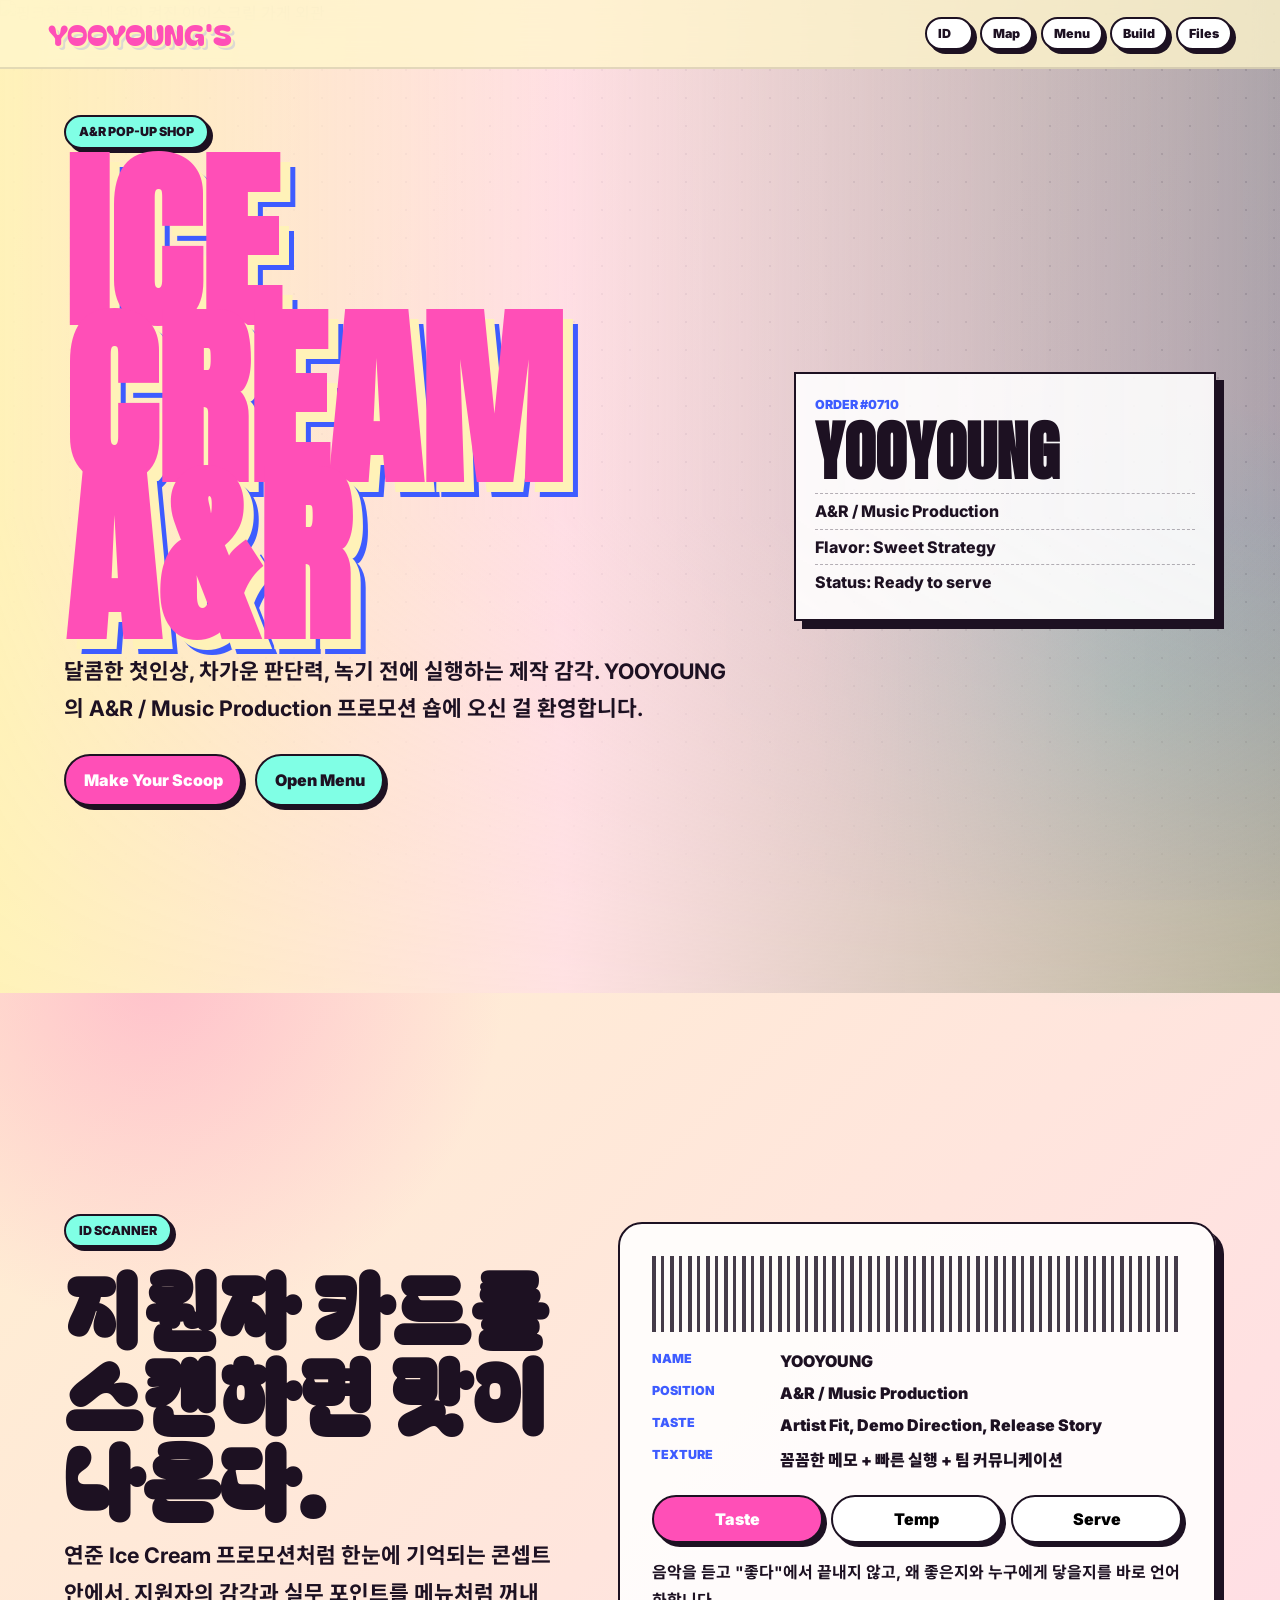
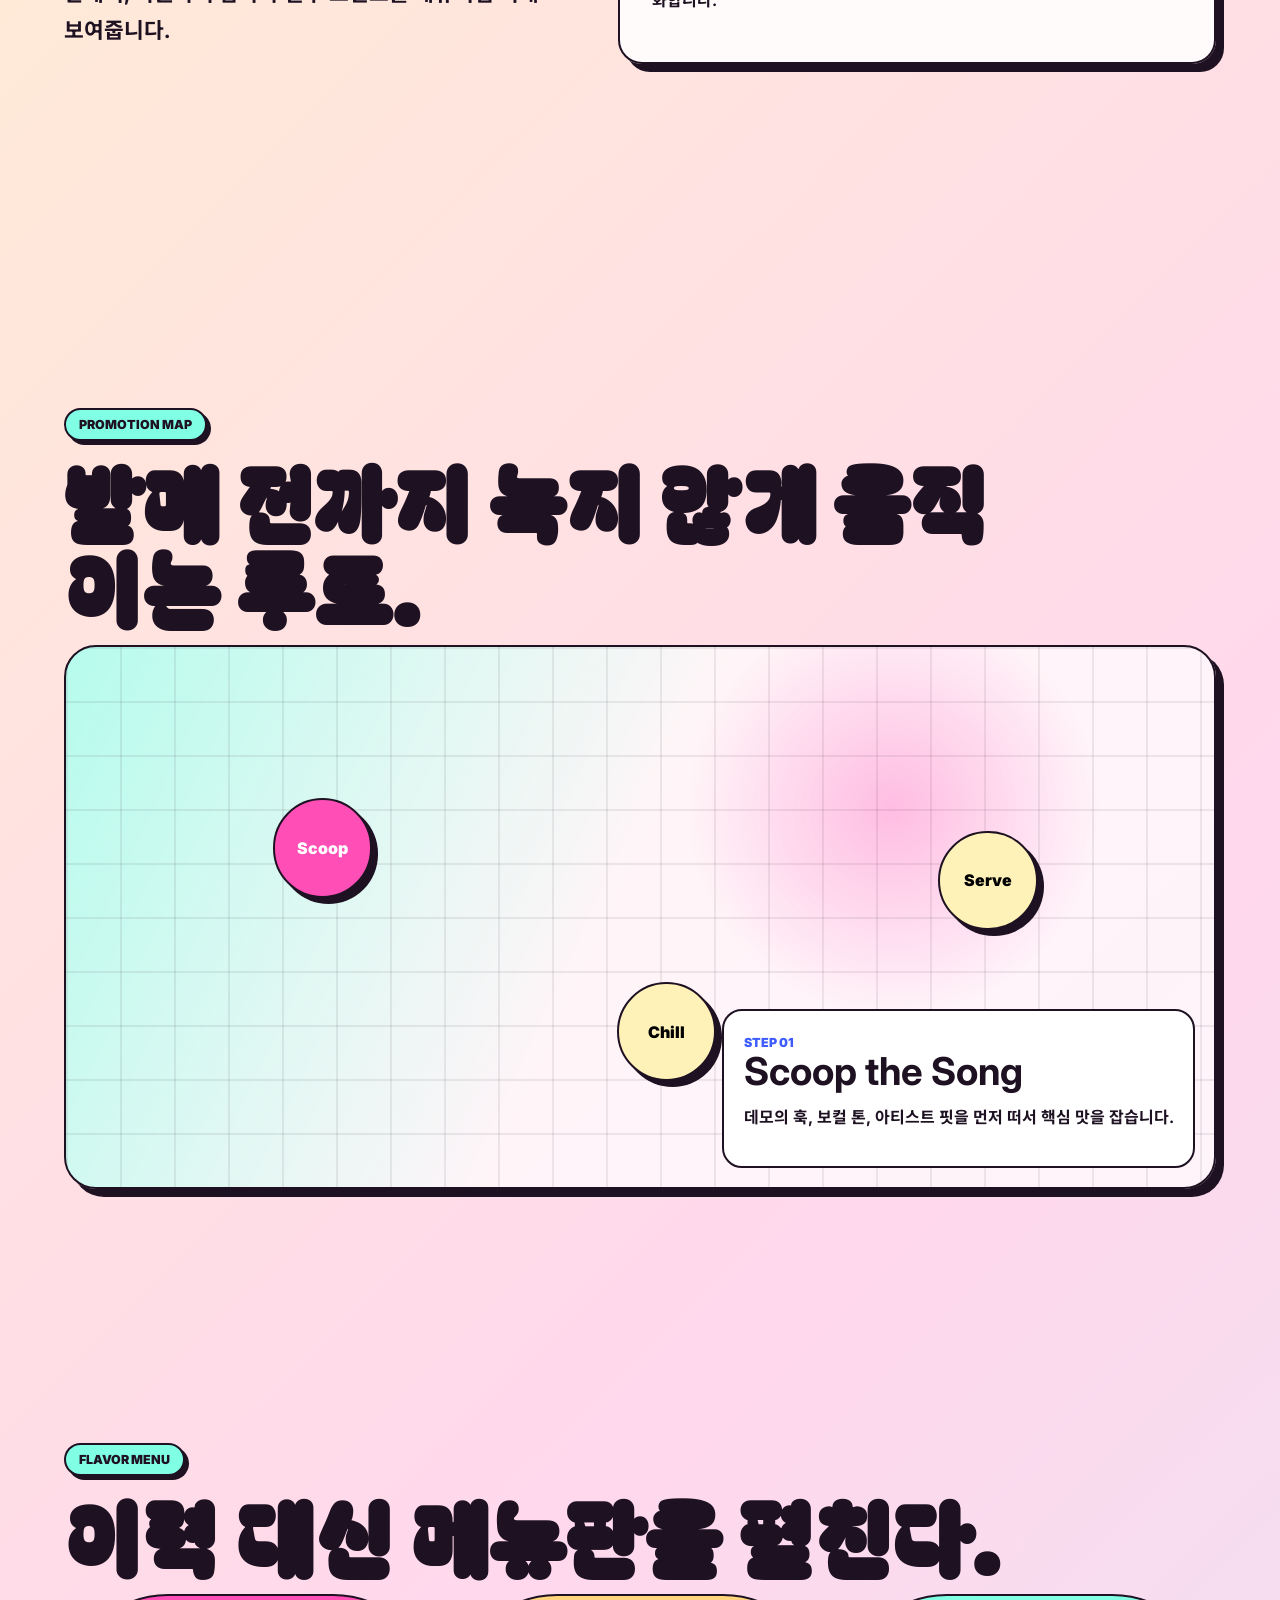
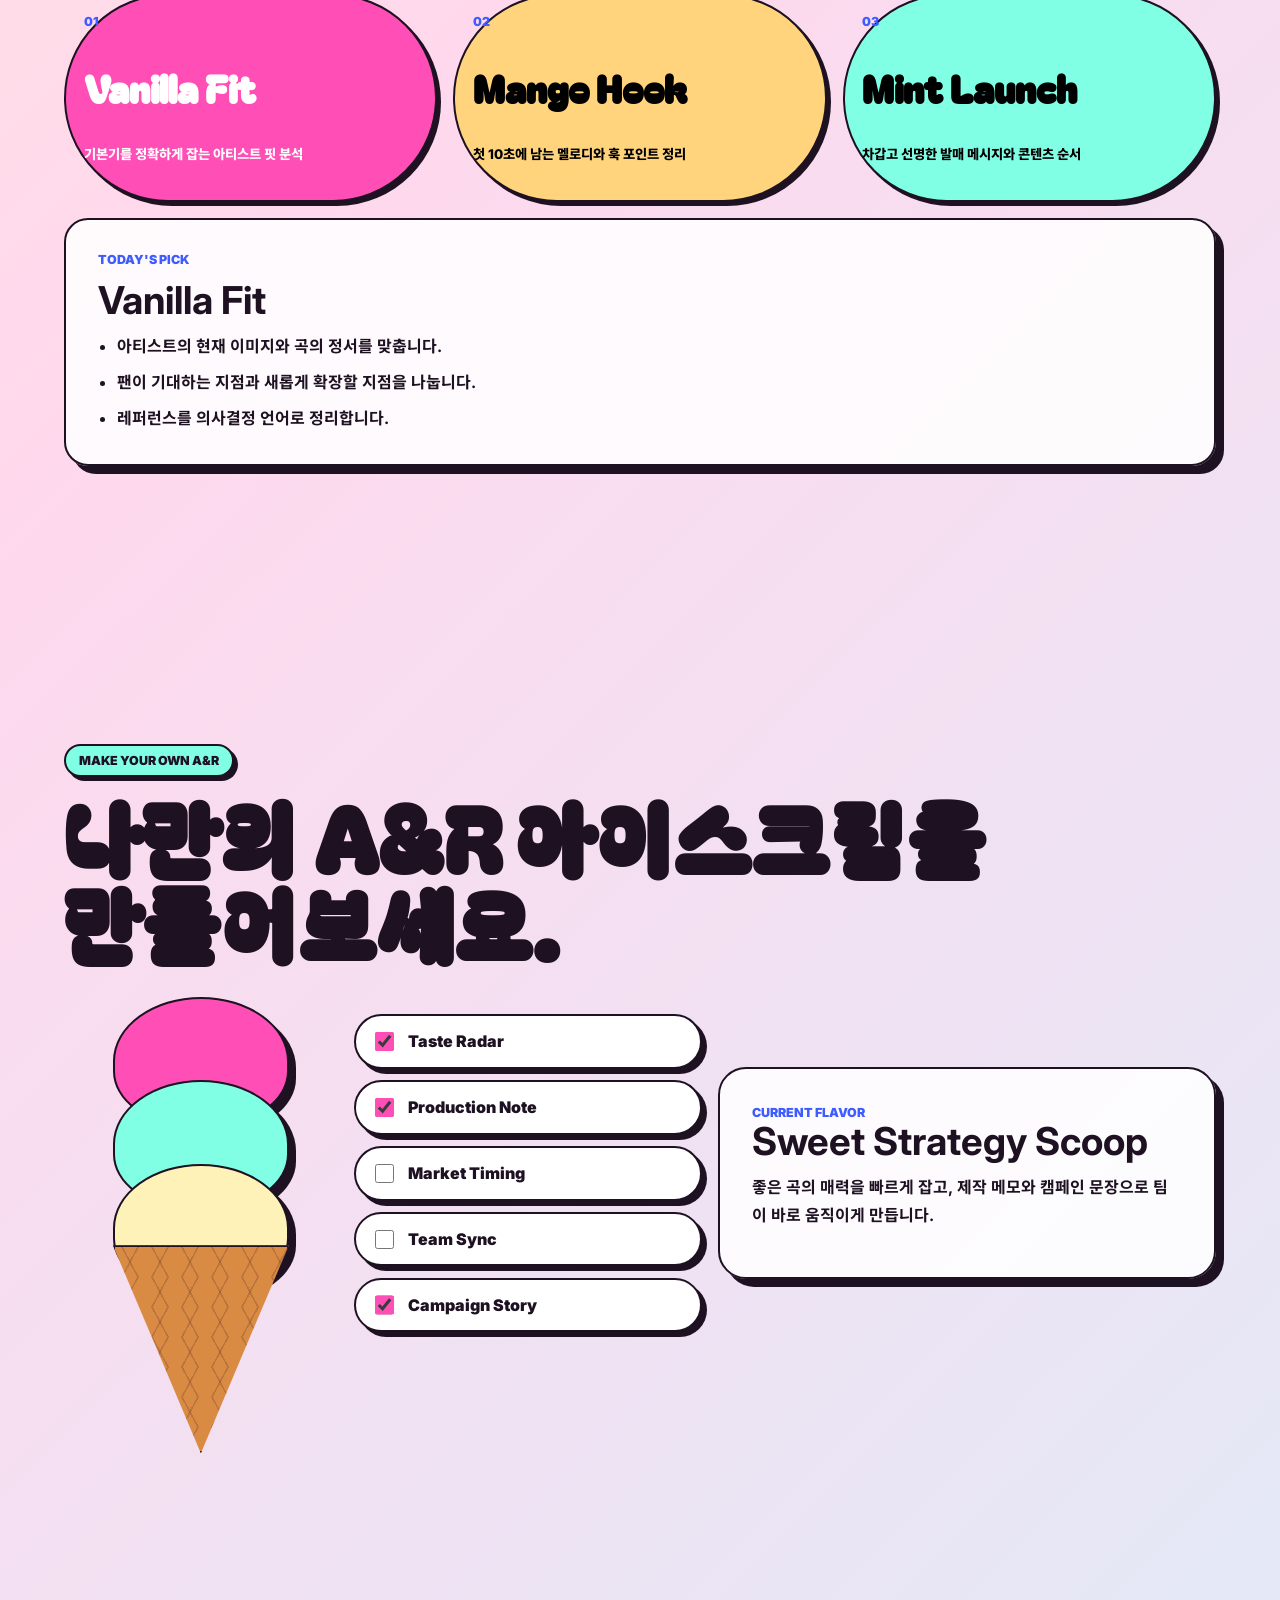
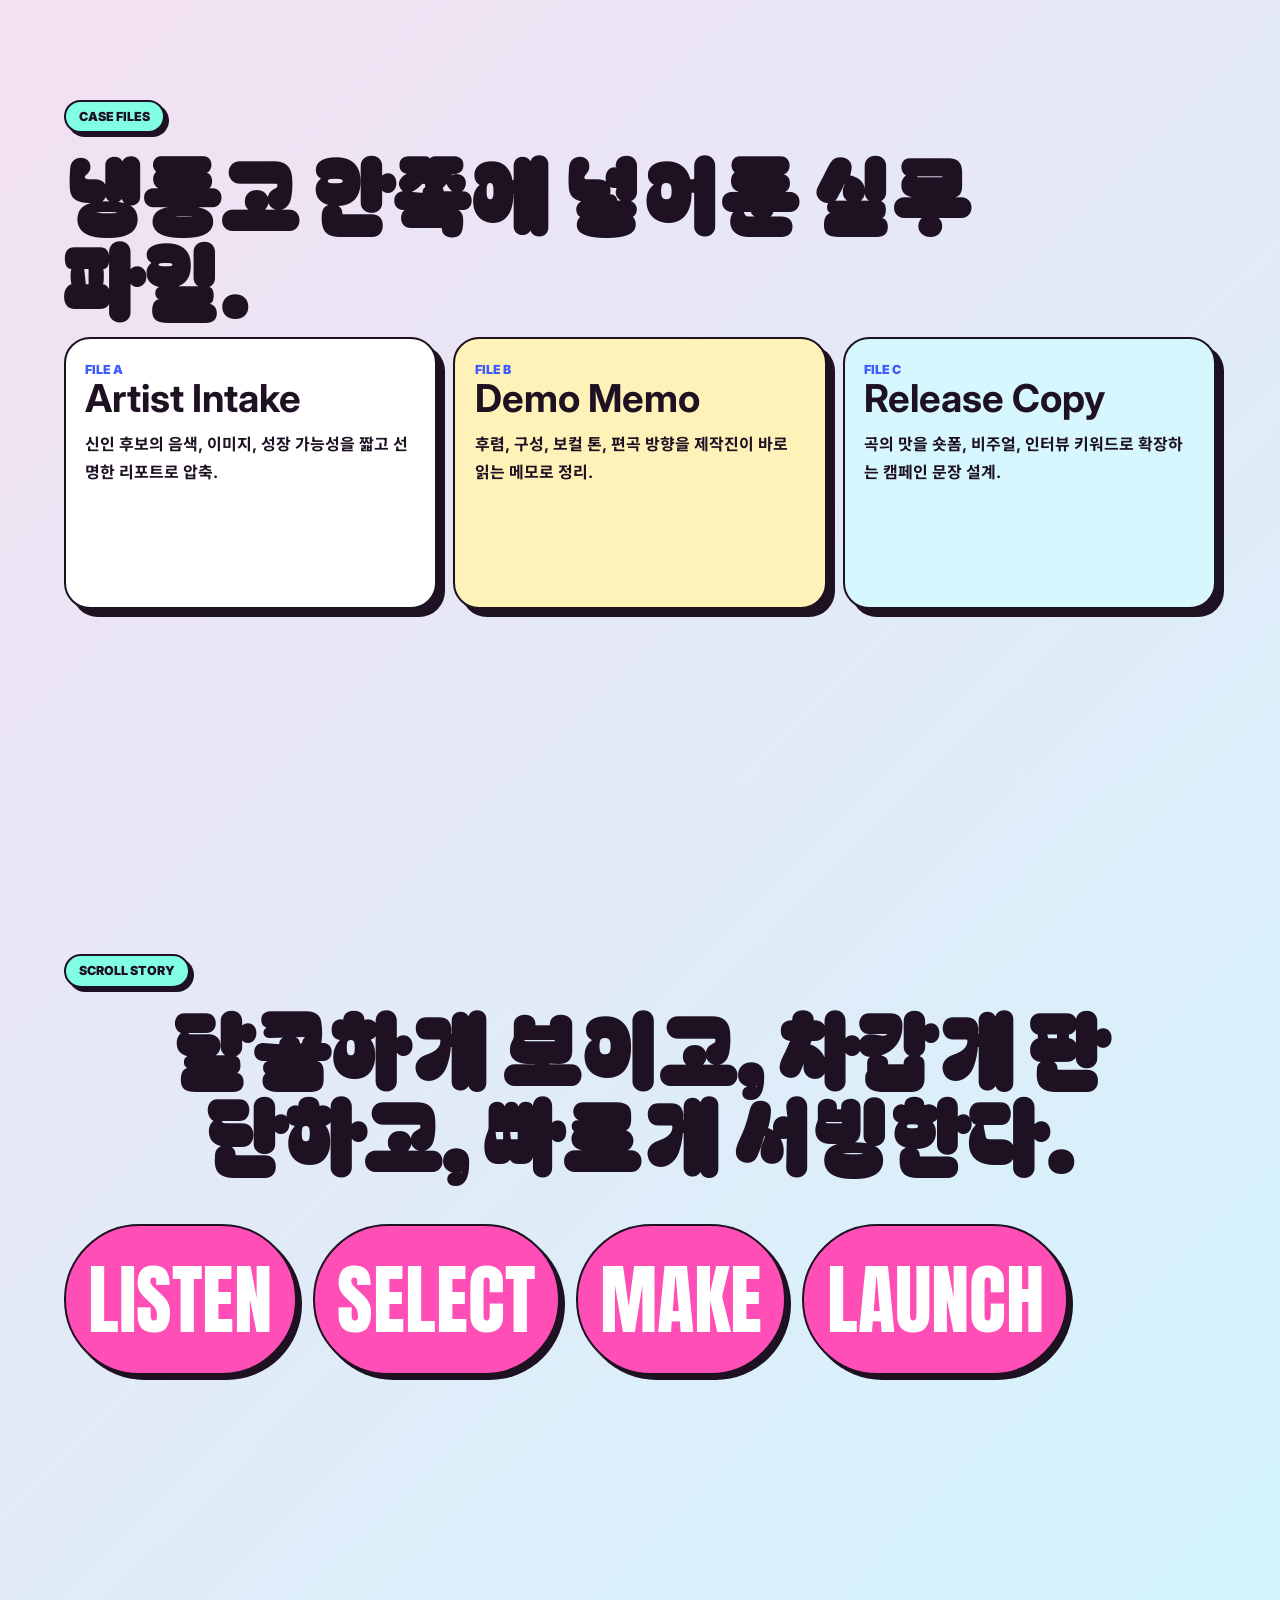
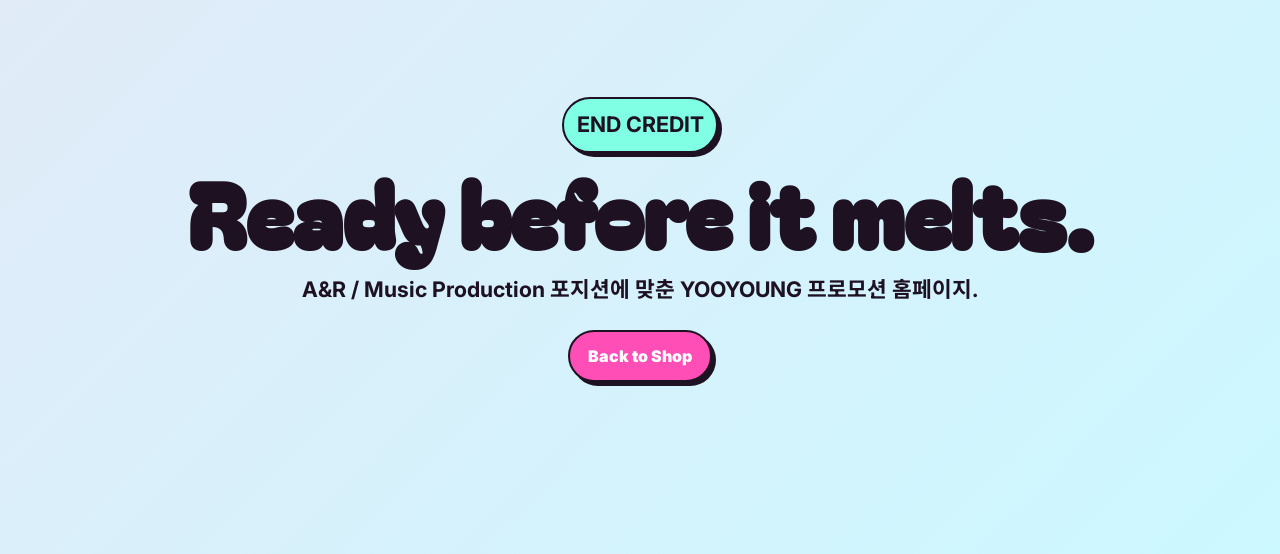
==== commit 8ee8d3cb: "Redesign as ice cream promo homepage" ====
--- a/index.html
+++ b/index.html
@@ -3,237 +3,196 @@
   <head>
     <meta charset="UTF-8" />
     <meta name="viewport" content="width=device-width, initial-scale=1.0" />
-    <meta
-      name="description"
-      content="A&R / Music Production 지원용 YOOYOUNG 개인 프로모션 캠페인 사이트"
-    />
-    <meta property="og:title" content="YOOYOUNG A&R Campaign Site" />
-    <meta
-      property="og:description"
-      content="앨범 프로모션 사이트처럼 구성한 A&R / Music Production 포트폴리오"
-    />
-    <title>YOOYOUNG | A&R Campaign</title>
+    <meta name="description" content="아이스크림 프로모션 마이크로사이트처럼 구성한 YOOYOUNG A&R / Music Production 지원 사이트" />
+    <title>YOOYOUNG | Ice Cream A&R Shop</title>
     <link rel="preconnect" href="https://fonts.googleapis.com" />
     <link rel="preconnect" href="https://fonts.gstatic.com" crossorigin />
-    <link
-      href="https://fonts.googleapis.com/css2?family=Anton&family=Inter:wght@400;500;600;700;800&family=Noto+Sans+KR:wght@400;500;700;800&display=swap"
-      rel="stylesheet"
-    />
+    <link href="https://fonts.googleapis.com/css2?family=Anton&family=Bagel+Fat+One&family=Inter:wght@500;700;800;900&family=Noto+Sans+KR:wght@500;700;900&display=swap" rel="stylesheet" />
     <link rel="stylesheet" href="styles.css" />
   </head>
   <body>
-    <div class="cursor-light" aria-hidden="true"></div>
-    <header class="site-header" aria-label="주요 이동">
-      <a class="brand" href="#cover">YOOYOUNG</a>
-      <nav>
+    <header class="topbar">
+      <a class="logo" href="#cover">YOOYOUNG'S</a>
+      <nav aria-label="사이트 섹션">
         <a href="#scanner">ID</a>
         <a href="#map">Map</a>
-        <a href="#tracks">Tracks</a>
+        <a href="#tracks">Menu</a>
         <a href="#builder">Build</a>
-        <a href="#cases">Cases</a>
+        <a href="#cases">Files</a>
       </nav>
     </header>
 
     <main>
       <section class="cover section" id="cover">
-        <img
-          class="cover-art"
-          src="https://images.unsplash.com/photo-1598387993240-44b625d97d7f?auto=format&fit=crop&w=2400&q=85"
-          alt="강한 조명 아래 관객과 무대가 보이는 콘서트 현장"
-        />
-        <div class="cover-overlay"></div>
-        <div class="cover-content">
-          <p class="eyebrow">A&R / Music Production Applicant Campaign</p>
-          <h1>YOOYOUNG</h1>
+        <img class="hero-photo" src="https://i.pinimg.com/736x/0b/11/80/0b1180358c742605b714795d4494b3ae.jpg" alt="핑크와 블루 네온이 켜진 아이스크림 가게 외관" />
+        <div class="hero-tint"></div>
+        <div class="hero-copy">
+          <p class="sticker">A&R POP-UP SHOP</p>
+          <h1>ICE CREAM<br />A&R</h1>
           <p class="lead">
-            음악을 발견하고, 맥락을 설계하고, 사람에게 닿는 캠페인으로 완성하는
-            프로덕션형 A&R 포트폴리오.
+            달콤한 첫인상, 차가운 판단력, 녹기 전에 실행하는 제작 감각.
+            YOOYOUNG의 A&R / Music Production 프로모션 숍에 오신 걸 환영합니다.
           </p>
-          <div class="cover-actions">
-            <a class="button primary" href="#scanner">Scan Profile</a>
-            <a class="button secondary" href="#tracks">Open Track Deck</a>
-          </div>
-        </div>
-        <aside class="signal-board" aria-label="캠페인 핵심 신호">
-          <span>Signal 01</span>
-          <strong>Discovery</strong>
-          <span>Signal 02</span>
-          <strong>Production</strong>
-          <span>Signal 03</span>
-          <strong>Campaign</strong>
+          <div class="hero-buttons">
+            <a class="button hot" href="#builder">Make Your Scoop</a>
+            <a class="button cool" href="#tracks">Open Menu</a>
+          </div>
+        </div>
+        <aside class="receipt" aria-label="지원자 영수증">
+          <span>ORDER #0710</span>
+          <strong>YOOYOUNG</strong>
+          <p>A&R / Music Production</p>
+          <p>Flavor: Sweet Strategy</p>
+          <p>Status: Ready to serve</p>
         </aside>
       </section>
 
       <section class="scanner section" id="scanner">
-        <div class="section-copy">
-          <p class="eyebrow">ID Scanner</p>
-          <h2>지원자를 스캔하면 역할이 보인다.</h2>
+        <div class="copy-block">
+          <p class="sticker">ID Scanner</p>
+          <h2>지원자 카드를 스캔하면 맛이 나온다.</h2>
           <p>
-            단순 업무 이력보다 어떤 감각으로 음악과 시장을 연결하는지 먼저
-            보여주는 프로필 카드다.
+            연준 Ice Cream 프로모션처럼 한눈에 기억되는 콘셉트 안에서,
+            지원자의 감각과 실무 포인트를 메뉴처럼 꺼내 보여줍니다.
           </p>
         </div>
-        <div class="scanner-card" tabindex="0">
-          <div class="scan-line" aria-hidden="true"></div>
-          <div class="profile-grid">
-            <span>Name</span>
-            <strong>YOOYOUNG</strong>
-            <span>Role</span>
-            <strong>A&R / Music Production</strong>
-            <span>Mode</span>
-            <strong>Trend Reader + Detail Finisher</strong>
-            <span>Focus</span>
-            <strong>Artist Fit, Song Narrative, Release Strategy</strong>
-          </div>
-          <div class="scanner-meter" aria-label="역량 비율">
-            <button data-scan="taste" class="is-active">Taste</button>
-            <button data-scan="coordination">Coordination</button>
-            <button data-scan="story">Story</button>
-          </div>
-          <p id="scan-result" class="scan-result">
-            레퍼런스와 신인을 빠르게 듣고, 아티스트의 장점이 선명해지는 방향을
-            찾습니다.
-          </p>
-        </div>
-      </section>
-
-      <section class="experience section" id="map">
-        <div class="section-copy">
-          <p class="eyebrow">Experience Map</p>
-          <h2>음악이 만들어지고 전달되는 경로를 따라 움직인다.</h2>
-        </div>
-        <div class="map-board">
-          <button class="map-pin is-active" style="--x: 16%; --y: 32%" data-map="listen">
+        <div class="id-card">
+          <div class="barcode" aria-hidden="true"></div>
+          <dl>
+            <div><dt>Name</dt><dd>YOOYOUNG</dd></div>
+            <div><dt>Position</dt><dd>A&R / Music Production</dd></div>
+            <div><dt>Taste</dt><dd>Artist Fit, Demo Direction, Release Story</dd></div>
+            <div><dt>Texture</dt><dd>꼼꼼한 메모 + 빠른 실행 + 팀 커뮤니케이션</dd></div>
+          </dl>
+          <div class="scanner-tabs">
+            <button class="is-active" data-scan="taste">Taste</button>
+            <button data-scan="temp">Temp</button>
+            <button data-scan="serve">Serve</button>
+          </div>
+          <p id="scan-result">음악을 듣고 "좋다"에서 끝내지 않고, 왜 좋은지와 누구에게 닿을지를 바로 언어화합니다.</p>
+        </div>
+      </section>
+
+      <section class="map section" id="map">
+        <div class="copy-block">
+          <p class="sticker">Promotion Map</p>
+          <h2>발매 전까지 녹지 않게 움직이는 루트.</h2>
+        </div>
+        <div class="freezer-map">
+          <button class="pin is-active" style="--x: 18%; --y: 28%" data-map="scoop">Scoop</button>
+          <button class="pin" style="--x: 48%; --y: 62%" data-map="chill">Chill</button>
+          <button class="pin" style="--x: 76%; --y: 34%" data-map="serve">Serve</button>
+          <article id="map-detail">
+            <span>Step 01</span>
+            <h3>Scoop the Song</h3>
+            <p>데모의 훅, 보컬 톤, 아티스트 핏을 먼저 떠서 핵심 맛을 잡습니다.</p>
+          </article>
+        </div>
+      </section>
+
+      <section class="tracks section" id="tracks">
+        <div class="copy-block">
+          <p class="sticker">Flavor Menu</p>
+          <h2>이력 대신 메뉴판을 펼친다.</h2>
+        </div>
+        <div class="menu-board">
+          <button class="flavor is-selected" data-track="0">
             <span>01</span>
+            <strong>Vanilla Fit</strong>
+            <small>기본기를 정확하게 잡는 아티스트 핏 분석</small>
           </button>
-          <button class="map-pin" style="--x: 44%; --y: 58%" data-map="align">
+          <button class="flavor" data-track="1">
             <span>02</span>
+            <strong>Mango Hook</strong>
+            <small>첫 10초에 남는 멜로디와 훅 포인트 정리</small>
           </button>
-          <button class="map-pin" style="--x: 73%; --y: 28%" data-map="launch">
+          <button class="flavor" data-track="2">
             <span>03</span>
+            <strong>Mint Launch</strong>
+            <small>차갑고 선명한 발매 메시지와 콘텐츠 순서</small>
           </button>
-          <div class="map-route" aria-hidden="true"></div>
-          <article id="map-detail" class="map-detail">
-            <span>01 / Listening Room</span>
-            <h3>좋은 곡을 고르는 것에서 멈추지 않는다.</h3>
-            <p>
-              곡의 첫인상, 보컬 캐릭터, 레퍼런스, 청자 반응 포인트를 분해해
-              다음 의사결정으로 연결합니다.
-            </p>
-          </article>
-        </div>
-      </section>
-
-      <section class="tracks section" id="tracks">
-        <div class="section-copy">
-          <p class="eyebrow">Track Deck</p>
-          <h2>각 트랙은 하나의 제안서처럼 읽힌다.</h2>
-        </div>
-        <div class="deck" aria-label="트랙 전략 카드">
-          <button class="track-card is-selected" data-track="0">
-            <span>Track 01</span>
-            <strong>Artist Fit</strong>
-            <small>voice, image, fan expectation</small>
-          </button>
-          <button class="track-card" data-track="1">
-            <span>Track 02</span>
-            <strong>Demo Direction</strong>
-            <small>hook, topline, arrangement memo</small>
-          </button>
-          <button class="track-card" data-track="2">
-            <span>Track 03</span>
-            <strong>Release Story</strong>
-            <small>teaser, short-form, press angle</small>
-          </button>
-        </div>
-        <article id="track-panel" class="track-panel">
-          <p>Selected Track</p>
-          <h3>Artist Fit</h3>
+        </div>
+        <article class="flavor-note" id="track-panel">
+          <p>Today's Pick</p>
+          <h3>Vanilla Fit</h3>
           <ul>
             <li>아티스트의 현재 이미지와 곡의 정서를 맞춥니다.</li>
             <li>팬이 기대하는 지점과 새롭게 확장할 지점을 나눕니다.</li>
-            <li>레퍼런스를 단순 복제가 아니라 의사결정 언어로 정리합니다.</li>
+            <li>레퍼런스를 의사결정 언어로 정리합니다.</li>
           </ul>
         </article>
       </section>
 
       <section class="builder section" id="builder">
-        <div class="section-copy">
-          <p class="eyebrow">Build Your A&R</p>
-          <h2>오늘 필요한 A&R 조합을 직접 빌드한다.</h2>
-        </div>
-        <div class="builder-layout">
-          <div class="builder-controls" aria-label="A&R 역량 선택">
+        <div class="copy-block">
+          <p class="sticker">Make Your Own A&R</p>
+          <h2>나만의 A&R 아이스크림을 만들어보세요.</h2>
+        </div>
+        <div class="builder-wrap">
+          <div class="cone-preview" aria-hidden="true">
+            <span class="scoop scoop-one"></span>
+            <span class="scoop scoop-two"></span>
+            <span class="scoop scoop-three"></span>
+            <span class="cone"></span>
+          </div>
+          <div class="toppings" aria-label="A&R 토핑 선택">
             <label><input type="checkbox" value="taste" checked /> Taste Radar</label>
-            <label><input type="checkbox" value="production" checked /> Production Memo</label>
+            <label><input type="checkbox" value="production" checked /> Production Note</label>
             <label><input type="checkbox" value="market" /> Market Timing</label>
-            <label><input type="checkbox" value="people" /> People Coordination</label>
+            <label><input type="checkbox" value="people" /> Team Sync</label>
             <label><input type="checkbox" value="campaign" checked /> Campaign Story</label>
           </div>
-          <div class="build-output">
-            <span>Current Build</span>
-            <h3 id="build-title">Taste-led Production Campaigner</h3>
+          <article class="order-card">
+            <span>Current Flavor</span>
+            <h3 id="build-title">Sweet Strategy Scoop</h3>
             <p id="build-text">
-              곡의 매력을 빠르게 포착하고, 제작 메모와 캠페인 스토리로 팀이
-              움직일 수 있는 언어를 만듭니다.
+              좋은 곡의 매력을 빠르게 잡고, 제작 메모와 캠페인 문장으로 팀이
+              바로 움직이게 만듭니다.
             </p>
-            <div class="build-bars">
-              <i style="--w: 88%"></i>
-              <i style="--w: 72%"></i>
-              <i style="--w: 81%"></i>
-            </div>
-          </div>
+          </article>
         </div>
       </section>
 
       <section class="cases section" id="cases">
-        <div class="section-copy">
-          <p class="eyebrow">Case Files</p>
-          <h2>업무는 파일처럼 정리되고, 캠페인은 장면처럼 기억된다.</h2>
+        <div class="copy-block">
+          <p class="sticker">Case Files</p>
+          <h2>냉동고 안쪽에 넣어둔 실무 파일.</h2>
         </div>
         <div class="case-grid">
           <article>
-            <span>Case A</span>
-            <h3>New Artist Intake</h3>
-            <p>신인 후보의 음색, 이미지, 성장 가능성을 한 페이지 리포트로 압축.</p>
+            <span>File A</span>
+            <h3>Artist Intake</h3>
+            <p>신인 후보의 음색, 이미지, 성장 가능성을 짧고 선명한 리포트로 압축.</p>
           </article>
           <article>
-            <span>Case B</span>
-            <h3>Demo Listening Note</h3>
+            <span>File B</span>
+            <h3>Demo Memo</h3>
             <p>후렴, 구성, 보컬 톤, 편곡 방향을 제작진이 바로 읽는 메모로 정리.</p>
           </article>
           <article>
-            <span>Case C</span>
-            <h3>Release Angle</h3>
-            <p>곡의 매력을 숏폼, 비주얼, 인터뷰 키워드로 확장하는 캠페인 언어 설계.</p>
+            <span>File C</span>
+            <h3>Release Copy</h3>
+            <p>곡의 맛을 숏폼, 비주얼, 인터뷰 키워드로 확장하는 캠페인 문장 설계.</p>
           </article>
         </div>
       </section>
 
       <section class="story section" id="story">
-        <div class="story-rail" aria-hidden="true">
-          <span></span>
-          <span></span>
-          <span></span>
-        </div>
-        <div class="story-copy">
-          <p class="eyebrow">Scroll Story</p>
-          <h2>듣고, 고르고, 설득하고, 완성한다.</h2>
-          <p>
-            YOOYOUNG의 A&R은 감각만으로 끝나지 않는다. 음악을 좋아하는 마음을
-            팀이 실행할 수 있는 문장과 순서로 바꾸는 일에 강하다.
-          </p>
+        <p class="sticker">Scroll Story</p>
+        <h2>달콤하게 보이고, 차갑게 판단하고, 빠르게 서빙한다.</h2>
+        <div class="story-strip" aria-hidden="true">
+          <span>LISTEN</span>
+          <span>SELECT</span>
+          <span>MAKE</span>
+          <span>LAUNCH</span>
         </div>
       </section>
 
       <section class="credit section" id="credit">
-        <p class="eyebrow">End Credit</p>
-        <h2>Ready for the next release.</h2>
-        <p>
-          A&R / Music Production 포지션에서 곡과 사람, 캠페인을 잇는 실무형
-          플레이어로 합류하겠습니다.
-        </p>
-        <a class="button primary" href="#cover">Replay Campaign</a>
+        <p class="sticker">End Credit</p>
+        <h2>Ready before it melts.</h2>
+        <p>A&R / Music Production 포지션에 맞춘 YOOYOUNG 프로모션 홈페이지.</p>
+        <a class="button hot" href="#cover">Back to Shop</a>
       </section>
     </main>
 
--- a/styles.css
+++ b/styles.css
@@ -1,15 +1,12 @@
 :root {
-  color-scheme: dark;
-  --ink: #f7f0e6;
-  --muted: #b7afa5;
-  --black: #080807;
-  --panel: rgba(20, 19, 17, 0.78);
-  --line: rgba(247, 240, 230, 0.16);
-  --red: #e3342f;
-  --cyan: #69d8e8;
-  --gold: #e8b66b;
-  --olive: #6c7354;
-  --shadow: 0 24px 80px rgba(0, 0, 0, 0.38);
+  color-scheme: light;
+  --ink: #1d1122;
+  --pink: #ff4fb7;
+  --cream: #fff2b8;
+  --mint: #80ffe5;
+  --blue: #3e5cff;
+  --paper: rgba(255, 255, 255, 0.86);
+  --shadow: 0 22px 60px rgba(80, 24, 88, 0.22);
 }
 
 * {
@@ -22,12 +19,12 @@
 
 body {
   margin: 0;
-  background:
-    radial-gradient(circle at 16% 20%, rgba(227, 52, 47, 0.18), transparent 26rem),
-    radial-gradient(circle at 78% 8%, rgba(105, 216, 232, 0.12), transparent 22rem),
-    linear-gradient(180deg, #080807 0%, #15120f 48%, #090908 100%);
   color: var(--ink);
   font-family: Inter, "Noto Sans KR", system-ui, sans-serif;
+  background:
+    radial-gradient(circle at 12% 14%, rgba(255, 79, 183, 0.28), transparent 22rem),
+    radial-gradient(circle at 88% 10%, rgba(128, 255, 229, 0.38), transparent 20rem),
+    linear-gradient(135deg, #fff7c7 0%, #ffd8ed 45%, #ccf8ff 100%);
   overflow-x: hidden;
 }
 
@@ -35,13 +32,11 @@
   position: fixed;
   inset: 0;
   z-index: -1;
-  pointer-events: none;
   content: "";
   background-image:
-    linear-gradient(rgba(247, 240, 230, 0.035) 1px, transparent 1px),
-    linear-gradient(90deg, rgba(247, 240, 230, 0.035) 1px, transparent 1px);
-  background-size: 64px 64px;
-  mask-image: linear-gradient(to bottom, black, transparent 88%);
+    radial-gradient(circle, rgba(29, 17, 34, 0.13) 1.5px, transparent 1.5px),
+    linear-gradient(90deg, rgba(255, 79, 183, 0.1), transparent, rgba(62, 92, 255, 0.1));
+  background-size: 28px 28px, 100% 100%;
 }
 
 a {
@@ -54,20 +49,7 @@
   font: inherit;
 }
 
-.cursor-light {
-  position: fixed;
-  left: var(--mx, 50%);
-  top: var(--my, 50%);
-  z-index: 0;
-  width: 18rem;
-  height: 18rem;
-  pointer-events: none;
-  transform: translate(-50%, -50%);
-  background: radial-gradient(circle, rgba(105, 216, 232, 0.16), transparent 64%);
-  mix-blend-mode: screen;
-}
-
-.site-header {
+.topbar {
   position: fixed;
   top: 0;
   left: 0;
@@ -77,82 +59,99 @@
   align-items: center;
   justify-content: space-between;
   gap: 1rem;
-  padding: 1rem clamp(1rem, 4vw, 3rem);
-  background: linear-gradient(to bottom, rgba(8, 8, 7, 0.86), rgba(8, 8, 7, 0.24));
-  backdrop-filter: blur(16px);
-}
-
-.brand {
-  font-family: Anton, Inter, sans-serif;
-  font-size: 1.3rem;
+  padding: 0.8rem clamp(1rem, 4vw, 3rem);
+  background: rgba(255, 246, 204, 0.78);
+  border-bottom: 2px solid rgba(29, 17, 34, 0.12);
+  backdrop-filter: blur(18px);
+}
+
+.logo {
+  font-family: "Bagel Fat One", "Noto Sans KR", sans-serif;
+  font-size: clamp(1.2rem, 3vw, 1.8rem);
+  color: var(--pink);
+  text-shadow: 2px 2px 0 var(--cream), 4px 4px 0 rgba(62, 92, 255, 0.18);
 }
 
 nav {
   display: flex;
   flex-wrap: wrap;
   justify-content: flex-end;
-  gap: 0.4rem;
+  gap: 0.45rem;
+}
+
+nav a,
+.button,
+.scanner-tabs button,
+.flavor {
+  border: 2px solid var(--ink);
+  border-radius: 999px;
+  box-shadow: 4px 4px 0 var(--ink);
 }
 
 nav a {
   min-width: 3rem;
-  padding: 0.45rem 0.65rem;
-  border: 1px solid transparent;
-  color: var(--muted);
-  font-size: 0.82rem;
-  text-align: center;
-}
-
-nav a:hover {
-  border-color: var(--line);
-  color: var(--ink);
+  padding: 0.42rem 0.7rem;
+  background: white;
+  font-size: 0.78rem;
+  font-weight: 900;
 }
 
 .section {
   position: relative;
   min-height: 100vh;
-  padding: clamp(5rem, 8vw, 8rem) clamp(1rem, 5vw, 5rem);
+  padding: clamp(5.5rem, 9vw, 8rem) clamp(1rem, 5vw, 5rem);
 }
 
 .cover {
   display: grid;
+  grid-template-columns: minmax(0, 1.05fr) minmax(18rem, 0.65fr);
   align-items: end;
+  gap: clamp(1rem, 4vw, 3rem);
   min-height: 100svh;
   overflow: hidden;
 }
 
-.cover-art,
-.cover-overlay {
+.hero-photo,
+.hero-tint {
   position: absolute;
   inset: 0;
 }
 
-.cover-art {
+.hero-photo {
   width: 100%;
   height: 100%;
   object-fit: cover;
-  opacity: 0.82;
-}
-
-.cover-overlay {
+  filter: saturate(1.25) contrast(0.95);
+}
+
+.hero-tint {
   background:
-    linear-gradient(90deg, rgba(8, 8, 7, 0.92) 0%, rgba(8, 8, 7, 0.48) 48%, rgba(8, 8, 7, 0.16) 100%),
-    linear-gradient(0deg, rgba(8, 8, 7, 0.9), transparent 52%);
-}
-
-.cover-content {
+    linear-gradient(90deg, rgba(255, 242, 184, 0.94) 0%, rgba(255, 216, 237, 0.7) 44%, rgba(11, 18, 48, 0.28) 100%),
+    linear-gradient(0deg, rgba(255, 247, 199, 0.92), transparent 48%);
+}
+
+.hero-copy,
+.receipt {
   position: relative;
   z-index: 2;
-  max-width: 60rem;
+}
+
+.hero-copy {
+  max-width: 62rem;
   padding-bottom: 8vh;
 }
 
-.eyebrow {
+.sticker {
+  display: inline-flex;
+  width: fit-content;
   margin: 0 0 1rem;
-  color: var(--cyan);
+  padding: 0.45rem 0.8rem;
+  border: 2px solid var(--ink);
+  border-radius: 999px;
+  background: var(--mint);
+  box-shadow: 4px 4px 0 var(--ink);
   font-size: 0.78rem;
-  font-weight: 800;
-  letter-spacing: 0.08em;
+  font-weight: 900;
   text-transform: uppercase;
 }
 
@@ -166,510 +165,494 @@
 h1 {
   margin-bottom: 1rem;
   font-family: Anton, Inter, sans-serif;
-  font-size: clamp(5rem, 17vw, 14rem);
-  line-height: 0.84;
+  font-size: clamp(5rem, 15vw, 13rem);
+  line-height: 0.82;
+  color: var(--pink);
+  text-shadow: 0.05em 0.05em 0 var(--cream), 0.08em 0.08em 0 var(--blue);
 }
 
 h2 {
-  max-width: 52rem;
-  font-size: clamp(2.4rem, 6vw, 5.8rem);
+  max-width: 60rem;
+  margin-bottom: 1rem;
+  font-family: "Bagel Fat One", "Noto Sans KR", sans-serif;
+  font-size: clamp(2.7rem, 7vw, 6.8rem);
   line-height: 0.96;
 }
 
 h3 {
-  font-size: clamp(1.45rem, 2.4vw, 2.2rem);
+  margin-bottom: 0.8rem;
+  font-size: clamp(1.5rem, 3vw, 2.4rem);
   line-height: 1.05;
 }
 
-.lead {
-  max-width: 44rem;
-  color: #eee4d8;
-  font-size: clamp(1.08rem, 2vw, 1.45rem);
-  line-height: 1.7;
+.lead,
+.copy-block p:not(.sticker),
+.credit p {
+  max-width: 43rem;
+  font-size: clamp(1.02rem, 2vw, 1.34rem);
+  font-weight: 700;
+  line-height: 1.75;
+}
+
+.hero-buttons {
+  display: flex;
+  flex-wrap: wrap;
+  gap: 0.8rem;
+  margin-top: 1.6rem;
 }
 
 .button {
   display: inline-flex;
   align-items: center;
   justify-content: center;
-  min-height: 3rem;
-  padding: 0.8rem 1.1rem;
-  border: 1px solid var(--line);
+  min-height: 3.25rem;
+  padding: 0.85rem 1.1rem;
+  font-weight: 900;
+}
+
+.button.hot {
+  background: var(--pink);
+  color: white;
+}
+
+.button.cool {
+  background: var(--mint);
+}
+
+.receipt {
+  align-self: center;
+  padding: 1.2rem;
+  border: 2px solid var(--ink);
+  background: rgba(255, 255, 255, 0.88);
+  box-shadow: 8px 8px 0 var(--ink);
+  transform: rotate(3deg);
+}
+
+.receipt span,
+.id-card dt,
+.flavor span,
+.flavor-note p,
+.order-card span,
+.case-grid span,
+#map-detail span {
+  color: var(--blue);
+  font-size: 0.78rem;
+  font-weight: 900;
+  text-transform: uppercase;
+}
+
+.receipt strong {
+  display: block;
+  margin: 0.7rem 0;
+  font-family: Anton, Inter, sans-serif;
+  font-size: 4rem;
+  line-height: 0.9;
+}
+
+.receipt p {
+  margin-bottom: 0.45rem;
+  border-top: 1px dashed rgba(29, 17, 34, 0.32);
+  padding-top: 0.45rem;
   font-weight: 800;
 }
 
-.button.primary {
-  border-color: var(--red);
-  background: var(--red);
-  color: white;
-}
-
-.button.secondary {
-  background: rgba(247, 240, 230, 0.08);
-}
-
-.cover-actions {
-  display: flex;
-  flex-wrap: wrap;
-  gap: 0.75rem;
-  margin-top: 2rem;
-}
-
-.signal-board {
-  position: absolute;
-  right: clamp(1rem, 4vw, 4rem);
-  bottom: 2rem;
-  z-index: 2;
-  display: grid;
-  grid-template-columns: auto auto;
-  gap: 0.45rem 1rem;
-  width: min(25rem, calc(100% - 2rem));
-  padding: 1rem;
-  border: 1px solid var(--line);
-  background: rgba(8, 8, 7, 0.58);
-  backdrop-filter: blur(20px);
-}
-
-.signal-board span {
-  color: var(--muted);
-  font-size: 0.74rem;
-}
-
-.section-copy {
-  display: grid;
-  gap: 1rem;
-  margin-bottom: clamp(2rem, 5vw, 4rem);
-}
-
-.section-copy p:not(.eyebrow),
-.credit p,
-.story-copy p {
-  max-width: 44rem;
-  color: var(--muted);
-  font-size: 1.05rem;
-  line-height: 1.75;
-}
-
 .scanner {
   display: grid;
-  grid-template-columns: minmax(0, 0.9fr) minmax(20rem, 1.1fr);
+  grid-template-columns: minmax(0, 0.9fr) minmax(18rem, 1.1fr);
   align-items: center;
-  gap: clamp(2rem, 5vw, 5rem);
-}
-
-.scanner-card,
-.map-board,
-.track-panel,
-.build-output,
+  gap: clamp(1rem, 5vw, 4rem);
+}
+
+.id-card,
+.freezer-map,
+.flavor-note,
+.order-card,
 .case-grid article {
-  border: 1px solid var(--line);
-  background: var(--panel);
-  box-shadow: var(--shadow);
-  backdrop-filter: blur(18px);
-}
-
-.scanner-card {
+  border: 2px solid var(--ink);
+  background: var(--paper);
+  box-shadow: 8px 8px 0 var(--ink);
+}
+
+.id-card {
   position: relative;
   overflow: hidden;
-  padding: clamp(1.1rem, 3vw, 2rem);
-}
-
-.scan-line {
-  position: absolute;
-  left: 0;
-  right: 0;
-  top: 0;
-  height: 0.22rem;
-  background: var(--cyan);
-  box-shadow: 0 0 26px var(--cyan);
-  animation: scan 3s ease-in-out infinite;
-}
-
-@keyframes scan {
-  0%,
-  100% {
-    transform: translateY(0);
-  }
-  50% {
-    transform: translateY(24rem);
-  }
-}
-
-.profile-grid {
-  display: grid;
-  grid-template-columns: minmax(5rem, 8rem) 1fr;
+  padding: clamp(1rem, 3vw, 2rem);
+  border-radius: 24px;
+}
+
+.barcode {
+  height: 4.8rem;
+  margin-bottom: 1.2rem;
+  background: repeating-linear-gradient(90deg, var(--ink) 0 4px, transparent 4px 9px, var(--ink) 9px 12px, transparent 12px 18px);
+  opacity: 0.82;
+}
+
+dl {
+  display: grid;
+  gap: 0.75rem;
+  margin: 0;
+}
+
+dl div {
+  display: grid;
+  grid-template-columns: 7rem 1fr;
   gap: 1rem;
-  padding-top: 1rem;
-}
-
-.profile-grid span,
-.track-card span,
-.build-output span,
-.case-grid span,
-.track-panel p,
-.map-detail span {
-  color: var(--gold);
-  font-size: 0.76rem;
-  font-weight: 800;
-  text-transform: uppercase;
-}
-
-.profile-grid strong {
-  min-width: 0;
-  overflow-wrap: anywhere;
-}
-
-.scanner-meter {
+}
+
+dd {
+  margin: 0;
+  font-weight: 900;
+}
+
+.scanner-tabs {
   display: grid;
   grid-template-columns: repeat(3, 1fr);
-  gap: 0.5rem;
-  margin: 2rem 0 1rem;
-}
-
-.scanner-meter button,
-.track-card,
-.map-pin,
-.builder-controls label {
-  border: 1px solid var(--line);
-  background: rgba(247, 240, 230, 0.05);
-  color: var(--ink);
+  gap: 0.55rem;
+  margin: 1.5rem 0 1rem;
+}
+
+.scanner-tabs button {
+  min-height: 3rem;
+  background: white;
   cursor: pointer;
-}
-
-.scanner-meter button {
-  min-height: 2.8rem;
-}
-
-.scanner-meter button.is-active,
-.track-card.is-selected {
-  border-color: var(--cyan);
-  background: rgba(105, 216, 232, 0.13);
-}
-
-.scan-result {
-  min-height: 4rem;
-  color: var(--muted);
+  font-weight: 900;
+}
+
+.scanner-tabs button.is-active {
+  background: var(--pink);
+  color: white;
+}
+
+#scan-result,
+#map-detail p,
+.flavor-note li,
+.order-card p,
+.case-grid p {
+  font-weight: 700;
   line-height: 1.7;
 }
 
-.experience {
+.map,
+.tracks,
+.builder,
+.cases,
+.story,
+.credit {
   display: grid;
   align-content: center;
 }
 
-.map-board {
+.freezer-map {
   position: relative;
   min-height: 34rem;
   overflow: hidden;
+  border-radius: 32px;
   background:
-    linear-gradient(115deg, rgba(227, 52, 47, 0.13), transparent 48%),
-    radial-gradient(circle at 78% 32%, rgba(105, 216, 232, 0.18), transparent 16rem),
-    var(--panel);
-}
-
-.map-board::before {
+    linear-gradient(115deg, rgba(128, 255, 229, 0.58), transparent 48%),
+    radial-gradient(circle at 72% 30%, rgba(255, 79, 183, 0.34), transparent 13rem),
+    rgba(255, 255, 255, 0.7);
+}
+
+.freezer-map::before {
   position: absolute;
   inset: 0;
   content: "";
   background-image:
-    linear-gradient(rgba(247, 240, 230, 0.05) 1px, transparent 1px),
-    linear-gradient(90deg, rgba(247, 240, 230, 0.05) 1px, transparent 1px);
-  background-size: 42px 42px;
-}
-
-.map-route {
-  position: absolute;
-  left: 18%;
-  top: 36%;
-  width: 58%;
-  height: 28%;
-  border-top: 2px solid rgba(232, 182, 107, 0.5);
-  border-right: 2px solid rgba(232, 182, 107, 0.5);
-  transform: skewY(-12deg);
-}
-
-.map-pin {
+    linear-gradient(rgba(29, 17, 34, 0.08) 2px, transparent 2px),
+    linear-gradient(90deg, rgba(29, 17, 34, 0.08) 2px, transparent 2px);
+  background-size: 54px 54px;
+}
+
+.pin {
   position: absolute;
   left: var(--x);
   top: var(--y);
   z-index: 2;
-  display: grid;
-  place-items: center;
-  width: 3.4rem;
-  height: 3.4rem;
+  width: 6.2rem;
+  height: 6.2rem;
+  border: 2px solid var(--ink);
   border-radius: 50%;
-}
-
-.map-pin.is-active {
-  border-color: var(--red);
-  background: var(--red);
-}
-
-.map-detail {
+  background: var(--cream);
+  box-shadow: 6px 6px 0 var(--ink);
+  cursor: pointer;
+  font-weight: 900;
+}
+
+.pin.is-active {
+  background: var(--pink);
+  color: white;
+}
+
+#map-detail {
   position: absolute;
-  right: 1rem;
-  bottom: 1rem;
-  z-index: 2;
+  right: 1.2rem;
+  bottom: 1.2rem;
+  z-index: 3;
   max-width: 34rem;
-  padding: 1.25rem;
-  background: rgba(8, 8, 7, 0.74);
-}
-
-.map-detail p {
-  color: var(--muted);
-  line-height: 1.65;
-}
-
-.tracks {
-  display: grid;
-  align-content: center;
-}
-
-.deck {
+  padding: 1.2rem;
+  border: 2px solid var(--ink);
+  border-radius: 20px;
+  background: white;
+}
+
+.menu-board,
+.case-grid {
   display: grid;
   grid-template-columns: repeat(3, minmax(0, 1fr));
   gap: 1rem;
-  margin-bottom: 1rem;
-}
-
-.track-card {
+}
+
+.flavor {
   display: grid;
   gap: 0.75rem;
-  min-height: 12rem;
-  padding: 1rem;
+  min-height: 13rem;
+  padding: 1.1rem;
+  background: white;
   text-align: left;
-}
-
-.track-card strong {
-  font-size: clamp(1.35rem, 3vw, 2.3rem);
-}
-
-.track-card small {
-  color: var(--muted);
+  cursor: pointer;
+}
+
+.flavor:nth-child(2) {
+  background: #ffd47d;
+}
+
+.flavor:nth-child(3) {
+  background: var(--mint);
+}
+
+.flavor.is-selected {
+  background: var(--pink);
+  color: white;
+}
+
+.flavor strong {
+  font-family: "Bagel Fat One", "Noto Sans KR", sans-serif;
+  font-size: clamp(1.55rem, 3vw, 2.7rem);
+}
+
+.flavor small {
+  font-weight: 800;
   line-height: 1.5;
 }
 
-.track-panel {
+.flavor-note {
+  margin-top: 1rem;
   padding: clamp(1rem, 3vw, 2rem);
-}
-
-.track-panel ul {
-  display: grid;
-  gap: 0.75rem;
-  margin: 1rem 0 0;
+  border-radius: 24px;
+}
+
+.flavor-note ul {
+  display: grid;
+  gap: 0.55rem;
+  margin: 0;
   padding-left: 1.2rem;
-  color: var(--muted);
-  line-height: 1.7;
-}
-
-.builder-layout {
-  display: grid;
-  grid-template-columns: minmax(16rem, 0.85fr) minmax(20rem, 1.15fr);
+}
+
+.builder-wrap {
+  display: grid;
+  grid-template-columns: minmax(14rem, 0.55fr) minmax(14rem, 0.7fr) minmax(18rem, 1fr);
+  align-items: center;
   gap: 1rem;
 }
 
-.builder-controls {
-  display: grid;
-  gap: 0.6rem;
-}
-
-.builder-controls label {
+.cone-preview {
+  position: relative;
+  min-height: 24rem;
+}
+
+.scoop {
+  position: absolute;
+  left: 50%;
+  width: 11rem;
+  height: 8rem;
+  border: 2px solid var(--ink);
+  border-radius: 50% 50% 42% 42%;
+  box-shadow: 7px 7px 0 var(--ink);
+  transform: translateX(-50%);
+}
+
+.scoop-one {
+  top: 1rem;
+  background: var(--pink);
+}
+
+.scoop-two {
+  top: 6.2rem;
+  background: var(--mint);
+}
+
+.scoop-three {
+  top: 11.4rem;
+  background: var(--cream);
+}
+
+.cone {
+  position: absolute;
+  left: 50%;
+  top: 16.5rem;
+  width: 11rem;
+  height: 13rem;
+  border: 2px solid var(--ink);
+  background:
+    linear-gradient(62deg, transparent 48%, rgba(92, 45, 35, 0.24) 48% 52%, transparent 52%),
+    linear-gradient(118deg, transparent 48%, rgba(92, 45, 35, 0.24) 48% 52%, transparent 52%),
+    #d98a43;
+  background-size: 30px 30px;
+  clip-path: polygon(0 0, 100% 0, 50% 100%);
+  transform: translateX(-50%);
+}
+
+.toppings {
+  display: grid;
+  gap: 0.7rem;
+}
+
+.toppings label {
   display: flex;
   align-items: center;
-  gap: 0.75rem;
-  min-height: 3.3rem;
-  padding: 0.85rem 1rem;
-}
-
-.builder-controls input {
-  accent-color: var(--red);
-  inline-size: 1.1rem;
-  block-size: 1.1rem;
-}
-
-.build-output {
-  display: grid;
-  align-content: center;
-  min-height: 24rem;
-  padding: clamp(1.25rem, 4vw, 2.4rem);
-}
-
-.build-output p {
-  color: var(--muted);
-  line-height: 1.7;
-}
-
-.build-bars {
-  display: grid;
-  gap: 0.55rem;
-  margin-top: 1rem;
-}
-
-.build-bars i {
-  display: block;
-  width: var(--w);
-  height: 0.65rem;
-  background: linear-gradient(90deg, var(--red), var(--gold), var(--cyan));
-}
-
-.case-grid {
-  display: grid;
-  grid-template-columns: repeat(3, minmax(0, 1fr));
-  gap: 1rem;
+  gap: 0.7rem;
+  min-height: 3.25rem;
+  padding: 0.8rem 0.95rem;
+  border: 2px solid var(--ink);
+  border-radius: 999px;
+  background: white;
+  box-shadow: 5px 5px 0 var(--ink);
+  cursor: pointer;
+  font-weight: 900;
+}
+
+.toppings input {
+  width: 1.2rem;
+  height: 1.2rem;
+  accent-color: var(--pink);
+}
+
+.order-card {
+  padding: clamp(1.2rem, 3vw, 2rem);
+  border-radius: 28px;
 }
 
 .case-grid article {
-  min-height: 18rem;
+  min-height: 17rem;
   padding: 1.2rem;
-  transition:
-    transform 180ms ease,
-    border-color 180ms ease;
-}
-
-.case-grid article:hover {
-  border-color: var(--gold);
-  transform: translateY(-0.35rem);
-}
-
-.case-grid p {
-  color: var(--muted);
-  line-height: 1.7;
+  border-radius: 26px;
+  background: white;
+}
+
+.case-grid article:nth-child(2) {
+  background: var(--cream);
+}
+
+.case-grid article:nth-child(3) {
+  background: #d7f7ff;
 }
 
 .story {
-  display: grid;
-  grid-template-columns: 0.8fr 1.2fr;
-  align-items: center;
-  gap: clamp(2rem, 5vw, 5rem);
-}
-
-.story-rail {
-  display: grid;
-  gap: 1rem;
-}
-
-.story-rail span {
-  display: block;
-  height: 9rem;
-  border: 1px solid var(--line);
-  background:
-    linear-gradient(90deg, transparent, rgba(105, 216, 232, 0.18), transparent),
-    repeating-linear-gradient(90deg, rgba(247, 240, 230, 0.14) 0 2px, transparent 2px 12px);
-  animation: waveform 4s linear infinite;
-}
-
-.story-rail span:nth-child(2) {
-  animation-duration: 5.5s;
-  background-color: rgba(227, 52, 47, 0.08);
-}
-
-.story-rail span:nth-child(3) {
-  animation-duration: 7s;
-  background-color: rgba(232, 182, 107, 0.07);
-}
-
-@keyframes waveform {
-  to {
-    background-position: 10rem 0, 12rem 0;
-  }
-}
-
-.credit {
-  display: grid;
-  place-content: center;
-  min-height: 72vh;
+  min-height: 80vh;
   text-align: center;
 }
 
-.credit h2,
-.credit p {
+.story h2 {
   margin-left: auto;
   margin-right: auto;
 }
 
-.credit .button {
-  justify-self: center;
-  margin-top: 1rem;
+.story-strip {
+  display: flex;
+  width: max-content;
+  gap: 1rem;
+  margin-top: 2rem;
+  animation: slide 16s linear infinite;
+}
+
+.story-strip span {
+  padding: 1rem 1.4rem;
+  border: 2px solid var(--ink);
+  border-radius: 999px;
+  background: var(--pink);
+  color: white;
+  box-shadow: 5px 5px 0 var(--ink);
+  font-family: Anton, Inter, sans-serif;
+  font-size: clamp(2rem, 6vw, 6rem);
+}
+
+@keyframes slide {
+  to {
+    transform: translateX(-35%);
+  }
+}
+
+.credit {
+  min-height: 70vh;
+  justify-items: center;
+  text-align: center;
 }
 
 .reveal {
   opacity: 0;
-  transform: translateY(2rem);
-  transition:
-    opacity 700ms ease,
-    transform 700ms ease;
+  transform: translateY(1.6rem) rotate(-1deg);
+  transition: opacity 650ms ease, transform 650ms ease;
 }
 
 .reveal.is-visible {
   opacity: 1;
-  transform: translateY(0);
-}
-
-@media (max-width: 860px) {
-  .site-header {
+  transform: translateY(0) rotate(0deg);
+}
+
+@media (max-width: 920px) {
+  .cover,
+  .scanner,
+  .builder-wrap {
+    grid-template-columns: 1fr;
+  }
+
+  .hero-copy {
+    padding-bottom: 0;
+  }
+
+  .receipt {
+    align-self: start;
+    max-width: 24rem;
+  }
+
+  .menu-board,
+  .case-grid {
+    grid-template-columns: 1fr;
+  }
+}
+
+@media (max-width: 620px) {
+  .topbar {
     align-items: flex-start;
     flex-direction: column;
   }
 
-  nav {
-    justify-content: flex-start;
-  }
-
-  .scanner,
-  .builder-layout,
-  .story {
-    grid-template-columns: 1fr;
-  }
-
-  .deck,
-  .case-grid {
-    grid-template-columns: 1fr;
-  }
-
-  .signal-board {
-    position: relative;
-    right: auto;
-    bottom: auto;
-    margin-top: 1rem;
-  }
-
-  .cover {
-    align-items: center;
-    padding-top: 8rem;
-  }
-
-  .cover-content {
-    padding-bottom: 0;
-  }
-}
-
-@media (max-width: 560px) {
   .section {
     min-height: auto;
-    padding-top: 6rem;
+    padding-top: 7rem;
     padding-bottom: 5rem;
   }
 
   h1 {
-    font-size: clamp(4rem, 28vw, 7rem);
+    font-size: clamp(4.6rem, 23vw, 7rem);
   }
 
   h2 {
-    font-size: 2.45rem;
-  }
-
-  .scanner-meter,
-  .profile-grid {
+    font-size: 2.7rem;
+  }
+
+  dl div,
+  .scanner-tabs {
     grid-template-columns: 1fr;
   }
 
-  .map-board {
-    min-height: 38rem;
-  }
-
-  .map-detail {
+  .freezer-map {
+    min-height: 40rem;
+  }
+
+  #map-detail {
     left: 1rem;
-    max-width: none;
+    right: 1rem;
   }
 }
 
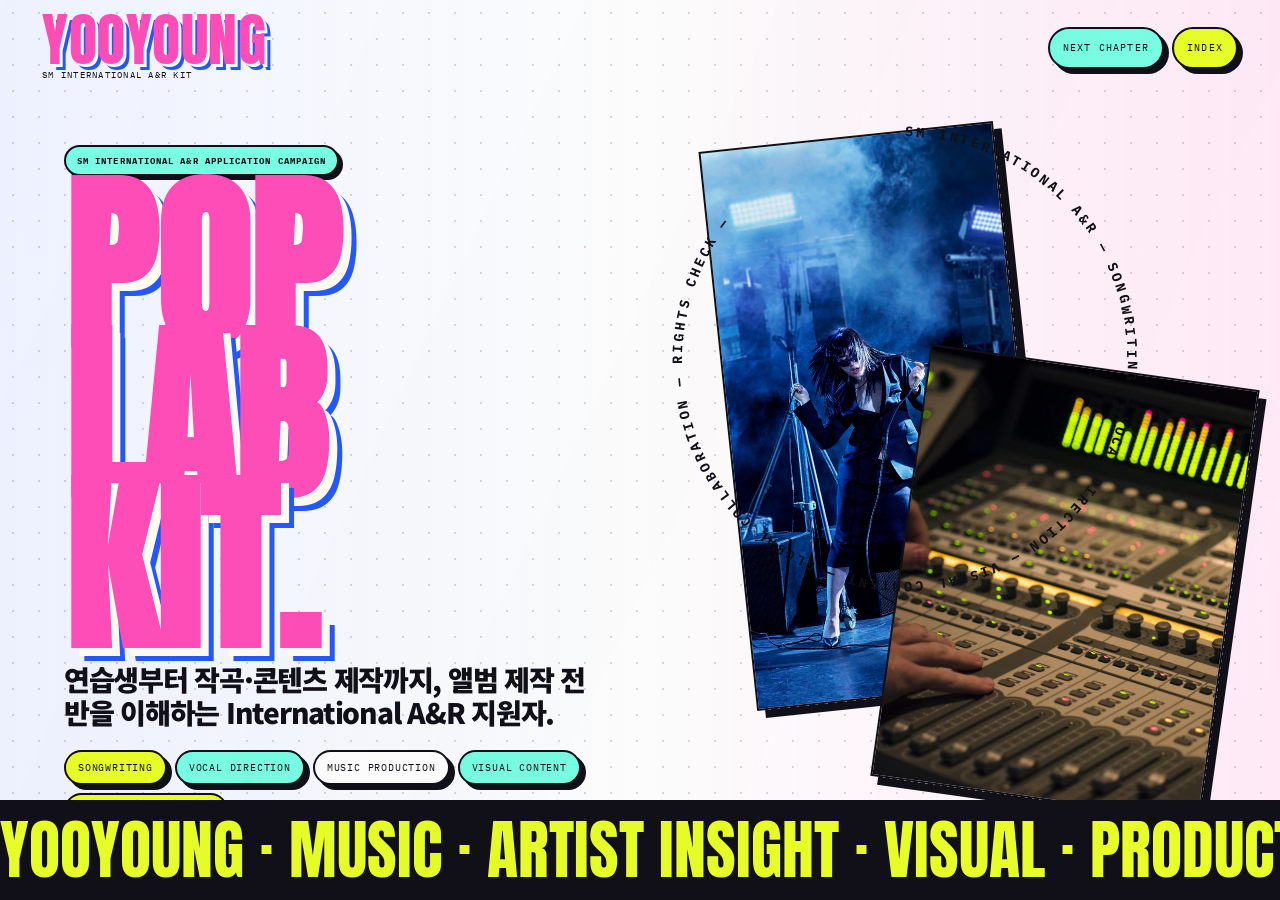
==== commit 53658717: "Redesign for SM International A&R pop lab" ====
--- a/index.html
+++ b/index.html
@@ -1,201 +1,184 @@
 <!doctype html>
 <html lang="ko">
-  <head>
-    <meta charset="UTF-8" />
-    <meta name="viewport" content="width=device-width, initial-scale=1.0" />
-    <meta name="description" content="아이스크림 프로모션 마이크로사이트처럼 구성한 YOOYOUNG A&R / Music Production 지원 사이트" />
-    <title>YOOYOUNG | Ice Cream A&R Shop</title>
-    <link rel="preconnect" href="https://fonts.googleapis.com" />
-    <link rel="preconnect" href="https://fonts.gstatic.com" crossorigin />
-    <link href="https://fonts.googleapis.com/css2?family=Anton&family=Bagel+Fat+One&family=Inter:wght@500;700;800;900&family=Noto+Sans+KR:wght@500;700;900&display=swap" rel="stylesheet" />
-    <link rel="stylesheet" href="styles.css" />
-  </head>
-  <body>
-    <header class="topbar">
-      <a class="logo" href="#cover">YOOYOUNG'S</a>
-      <nav aria-label="사이트 섹션">
-        <a href="#scanner">ID</a>
-        <a href="#map">Map</a>
-        <a href="#tracks">Menu</a>
-        <a href="#builder">Build</a>
-        <a href="#cases">Files</a>
-      </nav>
-    </header>
+<head>
+<meta charset="utf-8" />
+<meta name="viewport" content="width=device-width,initial-scale=1,viewport-fit=cover" />
+<meta name="theme-color" content="#fff45c" />
+<meta name="color-scheme" content="light" />
+<meta name="robots" content="noindex,nofollow" />
+<meta property="og:title" content="YOOYOUNG — International A&R Pop Lab" />
+<meta property="og:description" content="SM International A&R에 맞춘 music, artist insight, visual content, production portfolio." />
+<meta property="og:type" content="website" />
+<meta property="og:image" content="assets/og-card.png" />
+<meta name="twitter:card" content="summary_large_image" />
+<link rel="icon" href="favicon.svg" type="image/svg+xml" />
+<link rel="manifest" href="site.webmanifest" />
+<title>YOOYOUNG — International A&R Pop Lab</title>
+<meta name="description" content="YOOYOUNG Lee — SM International A&R optimized portfolio." />
+<link rel="preconnect" href="https://fonts.googleapis.com">
+<link rel="preconnect" href="https://fonts.gstatic.com" crossorigin>
+<link href="https://fonts.googleapis.com/css2?family=Anton&family=IBM+Plex+Mono:wght@400;500;700&family=Inter+Tight:ital,wght@0,500;0,700;0,800;0,900;1,800&family=Noto+Sans+KR:wght@500;700;900&display=swap" rel="stylesheet">
+<style>
+:root{--ink:#111018;--paper:#fffdf2;--pink:#ff4db8;--blue:#2458ff;--acid:#e8ff28;--mint:#79ffe4;--orange:#ff8a2a;--violet:#9d6cff;--line:rgba(17,16,24,.18);--mono:'IBM Plex Mono',monospace;--sans:'Inter Tight','Noto Sans KR',system-ui,sans-serif;--display:'Anton','Inter Tight',sans-serif;--ease:cubic-bezier(.16,1,.3,1)}
+*{box-sizing:border-box}html{scroll-behavior:smooth}body{margin:0;color:var(--ink);font-family:var(--sans);background:radial-gradient(circle at 12% 12%,rgba(255,77,184,.34),transparent 25rem),radial-gradient(circle at 88% 10%,rgba(121,255,228,.48),transparent 21rem),linear-gradient(135deg,#fff45c 0%,#ffd7ef 42%,#c6fbff 100%);overflow-x:hidden;cursor:auto}body:before{content:"";position:fixed;inset:0;z-index:-1;background-image:radial-gradient(circle,rgba(17,16,24,.16) 1.4px,transparent 1.4px),linear-gradient(90deg,rgba(36,88,255,.08),transparent,rgba(255,77,184,.12));background-size:26px 26px,100% 100%;pointer-events:none}a{color:inherit;text-decoration:none}button{font:inherit;color:inherit;background:none;border:0;cursor:pointer}.noise{position:fixed;inset:0;z-index:9000;pointer-events:none;opacity:.08;mix-blend-mode:multiply;background-image:linear-gradient(115deg,transparent,rgba(17,16,24,.22),transparent);animation:scan 4s linear infinite}@keyframes scan{to{transform:translateY(100px)}}
+.cursor{position:fixed;left:0;top:0;z-index:9100;display:grid;place-items:center;width:54px;height:54px;border:2px solid var(--ink);border-radius:50%;background:var(--acid);box-shadow:5px 5px 0 var(--ink);pointer-events:none;transform:translate(-50%,-50%) scale(.55);opacity:0;transition:opacity .18s,transform .18s}.cursor.on{opacity:1;transform:translate(-50%,-50%) scale(1)}.cursor span{font:8px var(--mono);font-weight:700;letter-spacing:.08em}
+.top{position:fixed;inset:0 0 auto;z-index:5000;display:flex;align-items:center;justify-content:space-between;gap:16px;padding:16px clamp(16px,4vw,42px);pointer-events:none}.brand,.menu-btn,.next-btn{pointer-events:auto}.brand{font-family:var(--display);font-size:clamp(28px,4.5vw,62px);line-height:.85;letter-spacing:.01em;color:var(--pink);text-shadow:3px 3px 0 var(--paper),6px 6px 0 var(--blue)}.brand small{display:block;margin-top:4px;color:var(--ink);font:9px var(--mono);letter-spacing:.14em;text-shadow:none}.top-actions{display:flex;align-items:center;gap:8px}.menu-btn,.next-btn,.pill,.cta,.subnav button,.track,.doc,.project,.chip{border:2px solid var(--ink);box-shadow:5px 5px 0 var(--ink);background:var(--paper);font-weight:900}.menu-btn,.next-btn{min-height:42px;padding:10px 13px;border-radius:999px;font:10px var(--mono);letter-spacing:.12em;text-transform:uppercase}.menu-btn{background:var(--acid)}.next-btn{background:var(--mint)}
+.view{position:fixed;inset:0;display:grid;opacity:0;visibility:hidden;transform:scale(.98);transition:opacity .55s var(--ease),transform .7s var(--ease),visibility .55s;overflow:hidden}.view.active{opacity:1;visibility:visible;transform:scale(1)}.pad{padding:clamp(92px,12vh,128px) clamp(18px,5vw,70px) clamp(32px,6vh,58px);height:100%;overflow:auto}.eyebrow{display:inline-flex;margin:0 0 16px;padding:8px 11px;border:2px solid var(--ink);border-radius:999px;background:var(--mint);box-shadow:4px 4px 0 var(--ink);font:9px var(--mono);font-weight:700;letter-spacing:.12em;text-transform:uppercase}.display{margin:0;font-family:var(--display);font-size:clamp(66px,15vw,210px);line-height:.78;letter-spacing:0}.lead{max-width:820px;margin:20px 0 0;font-size:clamp(18px,2.2vw,32px);font-weight:900;line-height:1.18;letter-spacing:-.03em}.korean{font-family:'Noto Sans KR',var(--sans);letter-spacing:-.045em}
+#home{grid-template-columns:1fr}.hero-grid{position:absolute;inset:0;display:grid;grid-template-columns:1.05fr .95fr;gap:0}.hero-copy{position:relative;z-index:2;align-self:end;padding:clamp(110px,15vh,155px) clamp(18px,5vw,70px) clamp(42px,8vh,78px)}.hero-copy .display{color:var(--pink);text-shadow:.04em .04em 0 var(--paper),.07em .07em 0 var(--blue)}.hero-copy .lead{max-width:860px}.hero-media{position:relative;overflow:hidden}.hero-media:before,.hero-media:after{content:"";position:absolute;background-size:cover;background-position:center;border:2px solid var(--ink);box-shadow:8px 8px 0 var(--ink);transition:transform .8s var(--ease)}.hero-media:before{left:9%;top:15%;width:48%;height:62%;background-image:url('assets/images/performance-editorial.jpg');transform:rotate(-6deg)}.hero-media:after{right:8%;bottom:11%;width:54%;height:48%;background-image:url('assets/images/studio-editorial.webp');transform:rotate(8deg)}.hero-media:hover:before{transform:rotate(-9deg) translateY(-12px) scale(1.03)}.hero-media:hover:after{transform:rotate(11deg) translateY(10px) scale(1.04)}.orbit{position:absolute;right:9vw;top:11vh;width:min(44vw,520px);aspect-ratio:1;z-index:1;animation:spin 24s linear infinite;pointer-events:none}.orbit svg{width:100%;height:100%;overflow:visible}.orbit text{font:26px var(--mono);font-weight:700;letter-spacing:.22em;fill:var(--ink)}@keyframes spin{to{transform:rotate(360deg)}}.sticker-stack{display:flex;flex-wrap:wrap;gap:8px;margin-top:22px}.pill{display:inline-flex;align-items:center;gap:8px;padding:9px 12px;border-radius:999px;background:var(--acid);font:10px var(--mono);letter-spacing:.08em;text-transform:uppercase}.pill:nth-child(2n){background:var(--mint)}.pill:nth-child(3n){background:#fff}.ticker{position:absolute;left:0;right:0;bottom:0;z-index:3;overflow:hidden;border-top:2px solid var(--ink);border-bottom:2px solid var(--ink);background:var(--ink);color:var(--acid);font-family:var(--display);font-size:clamp(30px,5vw,76px);white-space:nowrap}.ticker div{width:max-content;animation:marquee 18s linear infinite}@keyframes marquee{to{transform:translateX(-50%)}}
+.menu{position:fixed;inset:0;z-index:7000;display:grid;grid-template-columns:1.1fr .9fr;background:var(--ink);color:var(--paper);clip-path:inset(0 0 100% 0);visibility:hidden;transition:clip-path .75s var(--ease),visibility .75s}.menu.open{clip-path:inset(0);visibility:visible}.menu-left{padding:94px clamp(20px,5vw,70px);display:grid;align-content:center;gap:12px}.menu-row{display:grid;grid-template-columns:54px 1fr minmax(190px,auto);gap:20px;align-items:center;border-top:1px solid rgba(255,255,255,.22);padding:14px 0}.menu-row:last-child{border-bottom:1px solid rgba(255,255,255,.22)}.menu-row b{font-family:var(--display);font-size:clamp(44px,6vw,104px);line-height:.82;color:var(--paper)}.menu-row:hover b{color:var(--acid);transform:translateX(14px)}.menu-row b{transition:color .25s,transform .25s}.menu-row span{font:10px var(--mono);color:var(--mint)}.subnav{display:flex;justify-content:flex-end;gap:7px;flex-wrap:wrap}.subnav button{padding:7px 9px;border-radius:999px;background:var(--paper);font:8px var(--mono);color:var(--ink);letter-spacing:.08em;text-transform:uppercase}.menu-preview{position:relative;overflow:hidden;background:#000}.menu-preview i{position:absolute;inset:0;background:url('assets/images/content-visual.jpg') center/cover;filter:saturate(1.1) contrast(1.04);transform:scale(1.05);transition:background-image .2s,transform .7s var(--ease)}.menu-preview:after{content:"";position:absolute;inset:0;background:linear-gradient(90deg,var(--ink),transparent 36%)}
+#profile .pad,#strengths .pad{display:grid;align-content:center}.profile-layout{display:grid;grid-template-columns:.86fr 1.14fr;gap:clamp(24px,6vw,90px);align-items:center}.profile-cards{display:grid;grid-template-columns:repeat(2,minmax(0,1fr));gap:12px}.card{min-height:160px;padding:18px;border:2px solid var(--ink);box-shadow:7px 7px 0 var(--ink);background:var(--paper);transform:rotate(var(--r,0deg));transition:transform .25s var(--ease)}.card:hover{transform:rotate(0deg) translateY(-8px)}.card:nth-child(1){--r:-2deg;background:var(--acid)}.card:nth-child(2){--r:2deg;background:var(--mint)}.card:nth-child(3){--r:1deg;background:#fff}.card:nth-child(4){--r:-1.5deg;background:#ffd2ec}.card small,.strength small,.process small{font:9px var(--mono);letter-spacing:.12em;text-transform:uppercase}.card b{display:block;margin:8px 0;font-size:clamp(24px,3vw,46px);line-height:.9;letter-spacing:-.05em}.card p{margin:0;font-weight:800;line-height:1.35}.strength-grid{display:grid;grid-template-columns:repeat(4,minmax(0,1fr));gap:14px}.strength{min-height:280px;display:flex;flex-direction:column;justify-content:space-between;padding:18px;border:2px solid var(--ink);box-shadow:7px 7px 0 var(--ink);background:var(--paper)}.strength:nth-child(1){background:var(--pink);color:#fff}.strength:nth-child(2){background:var(--acid)}.strength:nth-child(3){background:var(--mint)}.strength:nth-child(4){background:#fff}.strength h2{margin:12px 0;font-family:var(--display);font-size:clamp(34px,4vw,66px);line-height:.86}.strength ul{margin:0;padding-left:18px;font-weight:900;line-height:1.55}
+.section-head{display:flex;align-items:end;justify-content:space-between;gap:18px;margin-bottom:22px}.section-head p{max-width:620px;margin:0;font-weight:800;line-height:1.45}.projects{display:grid;grid-template-columns:1.1fr .9fr;gap:18px;height:calc(100vh - 210px);min-height:540px}.project-list{display:grid;gap:10px;align-content:start}.project{display:grid;grid-template-columns:64px 1fr auto;align-items:center;gap:14px;padding:15px 16px;border-radius:0;text-align:left;background:var(--paper)}.project:hover,.project.active{background:var(--acid)}.project b{font-size:clamp(28px,4vw,62px);line-height:.88;letter-spacing:-.05em}.project span,.project small{font:10px var(--mono);letter-spacing:.1em;text-transform:uppercase}.project-stage{position:relative;border:2px solid var(--ink);box-shadow:8px 8px 0 var(--ink);background:#111;overflow:hidden}.project-img{position:absolute;inset:0;background:url('assets/images/studio-editorial.webp') center/cover;transition:background-image .25s,transform .7s var(--ease);filter:saturate(1.05) contrast(1.05)}.project-stage:hover .project-img{transform:scale(1.06)}.project-info{position:absolute;inset:auto 18px 18px;background:rgba(255,253,242,.92);border:2px solid var(--ink);box-shadow:5px 5px 0 var(--ink);padding:16px}.project-info h3{margin:6px 0;font-size:clamp(28px,3vw,54px);line-height:.9}.project-info p{margin:0;font-weight:800;line-height:1.4}.project-actions{display:flex;flex-wrap:wrap;gap:8px;margin-top:12px}.cta{display:inline-flex;align-items:center;justify-content:center;min-height:40px;padding:9px 12px;border-radius:999px;background:var(--pink);color:#fff;font:10px var(--mono);letter-spacing:.1em;text-transform:uppercase}.cta.alt{background:var(--paper);color:var(--ink)}.cta.blue{background:var(--blue);color:#fff}
+#process .pad{display:grid;align-content:center}.process-line{display:grid;grid-template-columns:repeat(6,minmax(0,1fr));gap:10px}.process{min-height:210px;padding:15px;border:2px solid var(--ink);box-shadow:6px 6px 0 var(--ink);background:var(--paper)}.process:nth-child(odd){background:var(--mint)}.process:nth-child(3n){background:var(--acid)}.process b{display:block;margin-top:16px;font-family:var(--display);font-size:clamp(26px,3.5vw,54px);line-height:.86}.rights{margin-top:22px;display:grid;grid-template-columns:1fr 1fr;gap:12px}.rights article{padding:18px;border:2px solid var(--ink);box-shadow:6px 6px 0 var(--ink);background:var(--paper)}.rights h3{margin:0 0 10px;font-size:clamp(24px,3vw,44px);letter-spacing:-.04em}.rights p{margin:0;font-weight:800;line-height:1.5}
+.music-layout{display:grid;grid-template-columns:.92fr 1.08fr;gap:20px;align-items:stretch}.wave-card{position:relative;min-height:430px;border:2px solid var(--ink);box-shadow:8px 8px 0 var(--ink);background:var(--ink);color:var(--paper);overflow:hidden}.wave-card canvas{position:absolute;inset:0;width:100%;height:100%}.wave-copy{position:absolute;inset:auto 18px 18px;z-index:2}.wave-copy h2{margin:0;font-family:var(--display);font-size:clamp(48px,7vw,110px);line-height:.82;color:var(--acid)}.tracks{display:grid;gap:10px;align-content:start}.track{display:grid;grid-template-columns:48px 1fr auto;align-items:center;gap:12px;padding:14px;background:var(--paper);text-align:left}.track.active{background:var(--pink);color:#fff}.track b{font-size:clamp(24px,3vw,44px);line-height:.9}.track span,.track small{font:10px var(--mono);letter-spacing:.08em;text-transform:uppercase}.review-note{margin-top:14px;padding:12px;border:2px solid var(--ink);background:var(--acid);box-shadow:5px 5px 0 var(--ink);font:10px var(--mono);font-weight:700;letter-spacing:.12em;text-transform:uppercase}
+.docs{display:grid;grid-template-columns:repeat(2,minmax(0,1fr));gap:16px;max-width:980px}.doc{min-height:300px;padding:22px;text-align:left;background:var(--paper)}.doc:first-child{background:var(--acid)}.doc:nth-child(2){background:var(--mint)}.doc b{display:block;margin-top:12px;font-family:var(--display);font-size:clamp(58px,8vw,122px);line-height:.78}.doc span{display:flex;gap:8px;flex-wrap:wrap;margin-top:18px}.sheet{position:fixed;inset:5vh 5vw;z-index:8000;padding:28px;border:2px solid var(--ink);box-shadow:10px 10px 0 var(--ink);background:var(--paper);overflow:auto;transform:translateY(110%);transition:transform .7s var(--ease)}.sheet.open{transform:translateY(0)}.sheet-close{position:sticky;top:0;float:right;padding:9px 12px;border:2px solid var(--ink);box-shadow:4px 4px 0 var(--ink);background:var(--pink);color:#fff;font:10px var(--mono);font-weight:700}.sheet h2{font-family:var(--display);font-size:clamp(60px,8vw,130px);line-height:.8;margin:0 0 20px}.sheet-grid{display:grid;grid-template-columns:repeat(2,minmax(0,1fr));gap:12px}.sheet-block{padding:15px;border:2px solid var(--ink);background:#fff}.sheet-block h3{margin:8px 0;font-size:28px}.sheet-block p,.sheet-block li{font-weight:800;line-height:1.45}
+.contact-grid{display:grid;grid-template-columns:1fr .8fr;gap:22px;align-items:end}.toolbox{display:grid;grid-template-columns:repeat(3,minmax(0,1fr));gap:10px}.chip{padding:12px;border-radius:999px;background:#fff;text-align:center;font:10px var(--mono);letter-spacing:.08em;text-transform:uppercase}.chip:nth-child(3n+1){background:var(--acid)}.chip:nth-child(3n+2){background:var(--mint)}.contact-card{padding:22px;border:2px solid var(--ink);box-shadow:8px 8px 0 var(--ink);background:var(--paper)}.contact-card p{font-size:20px;font-weight:900;line-height:1.35}.toast{position:fixed;left:50%;bottom:24px;z-index:8500;transform:translate(-50%,30px);opacity:0;padding:10px 14px;border:2px solid var(--ink);box-shadow:5px 5px 0 var(--ink);background:var(--acid);font:10px var(--mono);font-weight:700;transition:.25s}.toast.show{opacity:1;transform:translate(-50%,0)}
+@media(max-width:920px){.top{align-items:flex-start}.next-btn{display:none}.hero-grid,.profile-layout,.projects,.music-layout,.contact-grid{grid-template-columns:1fr}.hero-media{min-height:42vh;order:-1}.orbit{right:-12vw;top:15vh;width:82vw}.display{font-size:clamp(64px,22vw,118px)}.pad{padding-top:104px}.strength-grid,.process-line,.rights,.docs,.toolbox,.sheet-grid{grid-template-columns:1fr}.projects{height:auto}.project-stage{min-height:430px}.process{min-height:150px}.menu{grid-template-columns:1fr}.menu-preview{display:none}.menu-row{grid-template-columns:32px 1fr}.subnav{grid-column:2;justify-content:flex-start}.menu-row b{font-size:clamp(42px,14vw,78px)}.cursor{display:none}}@media(max-width:520px){.brand{font-size:34px}.menu-btn{min-height:38px;padding:8px 10px}.hero-copy{padding-top:112px}.hero-media:before{left:5%;top:10%;width:58%;height:52%}.hero-media:after{right:4%;bottom:9%;width:62%;height:44%}.profile-cards{grid-template-columns:1fr}.project{grid-template-columns:44px 1fr}.project small{display:none}.sheet{inset:3vh 3vw;padding:18px}.ticker{font-size:34px}}@media(prefers-reduced-motion:reduce){*,*:before,*:after{animation-duration:.01ms!important;animation-iteration-count:1!important;transition-duration:.01ms!important;scroll-behavior:auto!important}}
+</style>
+</head>
+<body>
+<div class="noise" aria-hidden="true"></div>
+<div class="cursor" aria-hidden="true"><span></span></div>
+<header class="top">
+  <a class="brand" href="#home" data-go="home" data-cursor="HOME">YOOYOUNG <small>SM INTERNATIONAL A&R KIT</small></a>
+  <div class="top-actions">
+    <button class="next-btn" data-cursor="NEXT">NEXT CHAPTER</button>
+    <button class="menu-btn" aria-label="Open index" aria-expanded="false" data-cursor="INDEX">INDEX</button>
+  </div>
+</header>
 
-    <main>
-      <section class="cover section" id="cover">
-        <img class="hero-photo" src="https://i.pinimg.com/736x/0b/11/80/0b1180358c742605b714795d4494b3ae.jpg" alt="핑크와 블루 네온이 켜진 아이스크림 가게 외관" />
-        <div class="hero-tint"></div>
-        <div class="hero-copy">
-          <p class="sticker">A&R POP-UP SHOP</p>
-          <h1>ICE CREAM<br />A&R</h1>
-          <p class="lead">
-            달콤한 첫인상, 차가운 판단력, 녹기 전에 실행하는 제작 감각.
-            YOOYOUNG의 A&R / Music Production 프로모션 숍에 오신 걸 환영합니다.
-          </p>
-          <div class="hero-buttons">
-            <a class="button hot" href="#builder">Make Your Scoop</a>
-            <a class="button cool" href="#tracks">Open Menu</a>
-          </div>
+<nav class="menu" aria-hidden="true">
+  <div class="menu-left">
+    <div class="eyebrow">Full Screen Index</div>
+    <div class="menu-row" data-preview="assets/images/studio-editorial.webp"><span>01</span><button data-go="profile"><b>PROFILE</b></button><div class="subnav"><button data-go="profile">Intro</button><button data-go="strengths">Strengths</button></div></div>
+    <div class="menu-row" data-preview="assets/images/performance-editorial.jpg"><span>02</span><button data-go="works"><b>WORKS</b></button><div class="subnav"><button data-go="works">Projects</button><button data-go="music">Music</button></div></div>
+    <div class="menu-row" data-preview="assets/images/song-camp.jpg"><span>03</span><button data-go="process"><b>PROCESS</b></button><div class="subnav"><button data-go="process">Release</button><button data-go="process">Rights</button></div></div>
+    <div class="menu-row" data-preview="assets/images/content-visual.jpg"><span>04</span><button data-go="docs"><b>DOCS</b></button><div class="subnav"><button data-go="docs">Resume</button><button data-go="docs">Self Intro</button></div></div>
+    <div class="menu-row" data-preview="assets/images/urban-visual.jpg"><span>05</span><button data-go="contact"><b>CONTACT</b></button><div class="subnav"><button data-go="contact">Links</button><button data-go="contact">Tools</button></div></div>
+  </div>
+  <div class="menu-preview"><i></i></div>
+</nav>
+
+<main>
+  <section class="view active" id="home" data-index="00 / HOME">
+    <div class="orbit" aria-hidden="true"><svg viewBox="0 0 1000 1000"><defs><path id="orbitPath" d="M500,72a428,428 0 1,1 0,856a428,428 0 1,1 0,-856"/></defs><text><textPath href="#orbitPath">SM INTERNATIONAL A&R — SONGWRITING — VOCAL DIRECTION — VISUAL CONTENT — GLOBAL COLLABORATION — RIGHTS CHECK — </textPath></text></svg></div>
+    <div class="hero-grid">
+      <div class="hero-copy">
+        <p class="eyebrow">SM International A&R Application Campaign</p>
+        <h1 class="display">POP<br>LAB<br>KIT.</h1>
+        <p class="lead korean">연습생부터 작곡·콘텐츠 제작까지, 앨범 제작 전반을 이해하는 International A&R 지원자.</p>
+        <div class="sticker-stack">
+          <span class="pill">Songwriting</span><span class="pill">Vocal Direction</span><span class="pill">Music Production</span><span class="pill">Visual Content</span><span class="pill">Global Collaboration</span>
         </div>
-        <aside class="receipt" aria-label="지원자 영수증">
-          <span>ORDER #0710</span>
-          <strong>YOOYOUNG</strong>
-          <p>A&R / Music Production</p>
-          <p>Flavor: Sweet Strategy</p>
-          <p>Status: Ready to serve</p>
+      </div>
+      <div class="hero-media" aria-hidden="true"></div>
+    </div>
+    <div class="ticker" aria-hidden="true"><div>YOOYOUNG · MUSIC · ARTIST INSIGHT · VISUAL · PRODUCTION · SM INTERNATIONAL A&R · YOOYOUNG · MUSIC · ARTIST INSIGHT · VISUAL · PRODUCTION · </div></div>
+  </section>
+
+  <section class="view" id="profile" data-index="01 / PROFILE">
+    <div class="pad profile-layout">
+      <div>
+        <p class="eyebrow">Applicant Core</p>
+        <h1 class="display">YOO<br>YOUNG.</h1>
+        <p class="lead korean">기획서만 쓰는 지원자가 아니라, 아티스트 트레이닝·송캠프·보컬 디렉팅·MV 제작·SNS 반응까지 실제 제작 흐름을 몸으로 아는 A&R 후보.</p>
+      </div>
+      <div class="profile-cards">
+        <article class="card"><small>Artist Training</small><b>5Y 6M</b><p>보컬·퍼포먼스 중심의 연습생 경험으로 아티스트의 음역, 톤, 파트 구성을 현실적으로 판단.</p></article>
+        <article class="card"><small>Production</small><b>SMU WINTER</b><p>참여곡 SMU 겨울 앨범 발매 확정. 곡 제작, 보컬 디렉팅, MV 제작 진행.</p></article>
+        <article class="card"><small>Audience</small><b>11K+</b><p>직접 제작한 음악·영상 콘텐츠 업로드로 SNS 계정 성장과 반응 데이터 축적.</p></article>
+        <article class="card"><small>Branding</small><b>MISS U</b><p>2025 Miss Universe Korea 美 경험 기반 이미지·스타일링·무대 브랜딩 이해.</p></article>
+      </div>
+    </div>
+  </section>
+
+  <section class="view" id="strengths" data-index="02 / STRENGTHS">
+    <div class="pad">
+      <div class="section-head"><div><p class="eyebrow">Core Strengths</p><h1 class="display">A&R<br>TOOLS.</h1></div><p>SM International A&R에 필요한 음악 판단, 아티스트 이해, 비주얼 콘텐츠 감각, 프로젝트 매니지먼트를 하나의 제작 키트로 제시합니다.</p></div>
+      <div class="strength-grid">
+        <article class="strength"><small>01</small><h2>MUSIC PRODUCTION</h2><ul><li>송라이팅</li><li>데모 제작</li><li>보컬 디렉팅</li><li>송캠프</li></ul></article>
+        <article class="strength"><small>02</small><h2>ARTIST INSIGHT</h2><ul><li>연습생 5년 6개월</li><li>보컬·퍼포먼스 이해</li><li>키·음역·톤 판단</li><li>파트 구성 감각</li></ul></article>
+        <article class="strength"><small>03</small><h2>VISUAL CONTENT</h2><ul><li>Cinema 4D</li><li>Blender / VFX</li><li>Higgsfield</li><li>MV 제작</li></ul></article>
+        <article class="strength"><small>04</small><h2>PROJECT MGMT</h2><ul><li>해외 작곡가 협업</li><li>일정·수정 관리</li><li>Excel · PPT · Word</li><li>Notion</li></ul></article>
+      </div>
+    </div>
+  </section>
+
+  <section class="view" id="works" data-index="03 / WORKS">
+    <div class="pad">
+      <div class="section-head"><div><p class="eyebrow">Selected Works</p><h1 class="display">FROM<br>DEMO.</h1></div><p>프로젝트별로 음악, 비주얼, 콘텐츠, 협업 관리 능력이 어떻게 연결되는지 보여주는 포트폴리오 영역.</p></div>
+      <div class="projects">
+        <div class="project-list">
+          <button class="project active" data-project="smu" data-img="assets/images/studio-editorial.webp" data-cursor="VIEW"><span>001</span><b>SMU WINTER ALBUM</b><small>Songwriter · Vocal Direction · MV</small></button>
+          <button class="project" data-project="camp" data-img="assets/images/song-camp.jpg" data-cursor="VIEW"><span>002</span><b>SONG CAMPS / LISTENING</b><small>KMR · THG · Demo</small></button>
+          <button class="project" data-project="global" data-img="assets/images/urban-visual.jpg" data-cursor="VIEW"><span>003</span><b>GLOBAL COLLAB</b><small>Overseas Writers · Schedule</small></button>
+          <button class="project" data-project="somi" data-img="assets/images/content-visual.jpg" data-cursor="VIEW"><span>004</span><b>SOMI — VISUAL</b><small>Album Proposal ↗</small></button>
+        </div>
+        <aside class="project-stage">
+          <div class="project-img"></div>
+          <div class="project-info"><small class="eyebrow">Selected / 001</small><h3>SMU WINTER ALBUM</h3><p>참여곡 발매 확정, 리드와 타깃 아티스트를 기준으로 키·음역·보컬 톤·파트 구성 조정 및 MV 제작 진행.</p><div class="project-actions"><a class="cta alt" href="#music" data-go="music">Listen / Music</a></div></div>
         </aside>
-      </section>
+      </div>
+    </div>
+  </section>
 
-      <section class="scanner section" id="scanner">
-        <div class="copy-block">
-          <p class="sticker">ID Scanner</p>
-          <h2>지원자 카드를 스캔하면 맛이 나온다.</h2>
-          <p>
-            연준 Ice Cream 프로모션처럼 한눈에 기억되는 콘셉트 안에서,
-            지원자의 감각과 실무 포인트를 메뉴처럼 꺼내 보여줍니다.
-          </p>
-        </div>
-        <div class="id-card">
-          <div class="barcode" aria-hidden="true"></div>
-          <dl>
-            <div><dt>Name</dt><dd>YOOYOUNG</dd></div>
-            <div><dt>Position</dt><dd>A&R / Music Production</dd></div>
-            <div><dt>Taste</dt><dd>Artist Fit, Demo Direction, Release Story</dd></div>
-            <div><dt>Texture</dt><dd>꼼꼼한 메모 + 빠른 실행 + 팀 커뮤니케이션</dd></div>
-          </dl>
-          <div class="scanner-tabs">
-            <button class="is-active" data-scan="taste">Taste</button>
-            <button data-scan="temp">Temp</button>
-            <button data-scan="serve">Serve</button>
-          </div>
-          <p id="scan-result">음악을 듣고 "좋다"에서 끝내지 않고, 왜 좋은지와 누구에게 닿을지를 바로 언어화합니다.</p>
-        </div>
-      </section>
+  <section class="view" id="process" data-index="04 / PROCESS">
+    <div class="pad">
+      <p class="eyebrow">From Demo To Release</p>
+      <h1 class="display">RELEASE<br>MAP.</h1>
+      <div class="process-line">
+        <article class="process"><small>01</small><b>DEMO</b></article><article class="process"><small>02</small><b>VOCAL DIRECTION</b></article><article class="process"><small>03</small><b>PRODUCTION</b></article><article class="process"><small>04</small><b>VISUAL</b></article><article class="process"><small>05</small><b>DISTRIBUTION</b></article><article class="process"><small>06</small><b>RIGHTS</b></article>
+      </div>
+      <div class="rights">
+        <article><h3>Rights / Credits Check</h3><p>음원 유통 및 앨범 발매 절차, 저작권·실연권, 크레딧 및 권리 확인, KOMCA 등록 절차를 조사하고 제작 흐름과 연결합니다.</p></article>
+        <article><h3>AI / Sample Standards</h3><p>Splice 활용 경험, SUNO 사례 조사, AI 사용 범위, 실제 창작자 기여와 지분, 상업 이용 조건, 샘플·보이스 사용권을 확인합니다.</p></article>
+      </div>
+    </div>
+  </section>
 
-      <section class="map section" id="map">
-        <div class="copy-block">
-          <p class="sticker">Promotion Map</p>
-          <h2>발매 전까지 녹지 않게 움직이는 루트.</h2>
-        </div>
-        <div class="freezer-map">
-          <button class="pin is-active" style="--x: 18%; --y: 28%" data-map="scoop">Scoop</button>
-          <button class="pin" style="--x: 48%; --y: 62%" data-map="chill">Chill</button>
-          <button class="pin" style="--x: 76%; --y: 34%" data-map="serve">Serve</button>
-          <article id="map-detail">
-            <span>Step 01</span>
-            <h3>Scoop the Song</h3>
-            <p>데모의 훅, 보컬 톤, 아티스트 핏을 먼저 떠서 핵심 맛을 잡습니다.</p>
-          </article>
-        </div>
-      </section>
+  <section class="view" id="music" data-index="05 / MUSIC">
+    <div class="pad music-layout">
+      <div class="wave-card"><canvas id="wave"></canvas><div class="wave-copy"><p class="eyebrow">Music / A&R Experience</p><h2>PLAY<br>THE<br>LEAD.</h2><button class="cta blue play" data-cursor="PLAY">PLAY VISUALIZER</button></div></div>
+      <div class="tracks">
+        <button class="track active" data-track="SMU WINTER" data-cursor="PLAY"><span>01</span><b>SMU WINTER ALBUM PROJECT</b><small>Songwriter · Vocal Direction · MV Production</small></button>
+        <button class="track" data-track="SONG CAMP" data-cursor="PLAY"><span>02</span><b>SONG CAMPS & A&R LISTENING</b><small>KMR · THG · Lead-based Demo</small></button>
+        <button class="track" data-track="DISCORD" data-cursor="PLAY"><span>03</span><b>DISCORD</b><small>Topline · Guide Vocal</small></button>
+        <button class="track" data-track="BRIGHTER" data-cursor="PLAY"><span>04</span><b>BRIGHTER</b><small>Lyrics · Topline · Guide Vocal</small></button>
+        <div class="review-note">RECRUITMENT REVIEW ONLY · DO NOT REDISTRIBUTE</div>
+        <a class="cta alt" href="https://on.soundcloud.com/IU6XkAvDYi52wc92Py" target="_blank" rel="noopener">Open SoundCloud ↗</a>
+      </div>
+    </div>
+  </section>
 
-      <section class="tracks section" id="tracks">
-        <div class="copy-block">
-          <p class="sticker">Flavor Menu</p>
-          <h2>이력 대신 메뉴판을 펼친다.</h2>
-        </div>
-        <div class="menu-board">
-          <button class="flavor is-selected" data-track="0">
-            <span>01</span>
-            <strong>Vanilla Fit</strong>
-            <small>기본기를 정확하게 잡는 아티스트 핏 분석</small>
-          </button>
-          <button class="flavor" data-track="1">
-            <span>02</span>
-            <strong>Mango Hook</strong>
-            <small>첫 10초에 남는 멜로디와 훅 포인트 정리</small>
-          </button>
-          <button class="flavor" data-track="2">
-            <span>03</span>
-            <strong>Mint Launch</strong>
-            <small>차갑고 선명한 발매 메시지와 콘텐츠 순서</small>
-          </button>
-        </div>
-        <article class="flavor-note" id="track-panel">
-          <p>Today's Pick</p>
-          <h3>Vanilla Fit</h3>
-          <ul>
-            <li>아티스트의 현재 이미지와 곡의 정서를 맞춥니다.</li>
-            <li>팬이 기대하는 지점과 새롭게 확장할 지점을 나눕니다.</li>
-            <li>레퍼런스를 의사결정 언어로 정리합니다.</li>
-          </ul>
-        </article>
-      </section>
+  <section class="view" id="docs" data-index="06 / DOCUMENTS">
+    <div class="pad">
+      <p class="eyebrow">Documents</p><h1 class="display">OPEN<br>FILES.</h1>
+      <div class="docs">
+        <button class="doc" data-doc="resume" data-cursor="OPEN"><small>SM International A&R / Resume</small><b>RESUME</b><span><i class="cta alt">Open Preview</i><a class="cta blue" href="assets/docs/resume.pdf" target="_blank" rel="noopener" onclick="event.stopPropagation()">PDF ↗</a></span></button>
+        <button class="doc" data-doc="story" data-cursor="OPEN"><small>Personal Story / Self Introduction</small><b>SELF INTRO</b><span><i class="cta alt">Open Preview</i><a class="cta blue" href="assets/docs/self-introduction.pdf" target="_blank" rel="noopener" onclick="event.stopPropagation()">PDF ↗</a></span></button>
+      </div>
+    </div>
+  </section>
 
-      <section class="builder section" id="builder">
-        <div class="copy-block">
-          <p class="sticker">Make Your Own A&R</p>
-          <h2>나만의 A&R 아이스크림을 만들어보세요.</h2>
-        </div>
-        <div class="builder-wrap">
-          <div class="cone-preview" aria-hidden="true">
-            <span class="scoop scoop-one"></span>
-            <span class="scoop scoop-two"></span>
-            <span class="scoop scoop-three"></span>
-            <span class="cone"></span>
-          </div>
-          <div class="toppings" aria-label="A&R 토핑 선택">
-            <label><input type="checkbox" value="taste" checked /> Taste Radar</label>
-            <label><input type="checkbox" value="production" checked /> Production Note</label>
-            <label><input type="checkbox" value="market" /> Market Timing</label>
-            <label><input type="checkbox" value="people" /> Team Sync</label>
-            <label><input type="checkbox" value="campaign" checked /> Campaign Story</label>
-          </div>
-          <article class="order-card">
-            <span>Current Flavor</span>
-            <h3 id="build-title">Sweet Strategy Scoop</h3>
-            <p id="build-text">
-              좋은 곡의 매력을 빠르게 잡고, 제작 메모와 캠페인 문장으로 팀이
-              바로 움직이게 만듭니다.
-            </p>
-          </article>
-        </div>
-      </section>
+  <section class="view" id="contact" data-index="07 / CONTACT">
+    <div class="pad contact-grid">
+      <div><p class="eyebrow">Contact / Tools</p><h1 class="display">READY<br>FOR<br>NEXT.</h1><p class="lead korean">SM International A&R 포지션에서 음악·아티스트·비주얼·제작 흐름을 함께 읽고 실행하겠습니다.</p></div>
+      <div class="contact-card"><p>Contact: hooray2000@naver.com</p><div class="project-actions"><button class="cta copy-mail" data-cursor="MAIL">Copy Email</button><a class="cta alt" href="mailto:hooray2000@naver.com">Mail ↗</a></div><div class="toolbox"><span class="chip">Ableton</span><span class="chip">Pro Tools</span><span class="chip">Cubase</span><span class="chip">Melodyne</span><span class="chip">VocAlign</span><span class="chip">FabFilter</span><span class="chip">C4D</span><span class="chip">Blender</span><span class="chip">Higgsfield</span><span class="chip">Excel</span><span class="chip">PPT</span><span class="chip">Notion</span></div></div>
+    </div>
+  </section>
+</main>
 
-      <section class="cases section" id="cases">
-        <div class="copy-block">
-          <p class="sticker">Case Files</p>
-          <h2>냉동고 안쪽에 넣어둔 실무 파일.</h2>
-        </div>
-        <div class="case-grid">
-          <article>
-            <span>File A</span>
-            <h3>Artist Intake</h3>
-            <p>신인 후보의 음색, 이미지, 성장 가능성을 짧고 선명한 리포트로 압축.</p>
-          </article>
-          <article>
-            <span>File B</span>
-            <h3>Demo Memo</h3>
-            <p>후렴, 구성, 보컬 톤, 편곡 방향을 제작진이 바로 읽는 메모로 정리.</p>
-          </article>
-          <article>
-            <span>File C</span>
-            <h3>Release Copy</h3>
-            <p>곡의 맛을 숏폼, 비주얼, 인터뷰 키워드로 확장하는 캠페인 문장 설계.</p>
-          </article>
-        </div>
-      </section>
+<aside class="sheet" aria-hidden="true"><button class="sheet-close">CLOSE ×</button><div class="sheet-inner"></div></aside>
+<div class="toast">EMAIL COPIED</div>
 
-      <section class="story section" id="story">
-        <p class="sticker">Scroll Story</p>
-        <h2>달콤하게 보이고, 차갑게 판단하고, 빠르게 서빙한다.</h2>
-        <div class="story-strip" aria-hidden="true">
-          <span>LISTEN</span>
-          <span>SELECT</span>
-          <span>MAKE</span>
-          <span>LAUNCH</span>
-        </div>
-      </section>
-
-      <section class="credit section" id="credit">
-        <p class="sticker">End Credit</p>
-        <h2>Ready before it melts.</h2>
-        <p>A&R / Music Production 포지션에 맞춘 YOOYOUNG 프로모션 홈페이지.</p>
-        <a class="button hot" href="#cover">Back to Shop</a>
-      </section>
-    </main>
-
-    <script src="script.js"></script>
-  </body>
+<script>
+const $=(s,p=document)=>p.querySelector(s),$$=(s,p=document)=>[...p.querySelectorAll(s)],body=document.body;const cursor=$('.cursor'),cursorLabel=$('.cursor span');addEventListener('pointermove',e=>{cursor.style.left=e.clientX+'px';cursor.style.top=e.clientY+'px'});function bindCursor(){$$('[data-cursor]').forEach(el=>{el.addEventListener('mouseenter',()=>{cursor.classList.add('on');cursorLabel.textContent=el.dataset.cursor});el.addEventListener('mouseleave',()=>{cursor.classList.remove('on');cursorLabel.textContent=''})})}bindCursor();
+const order=['home','profile','strengths','works','process','music','docs','contact'];let current='home';const menu=$('.menu'),menuBtn=$('.menu-btn');function toggleMenu(force){const on=force??!menu.classList.contains('open');menu.classList.toggle('open',on);menu.setAttribute('aria-hidden',String(!on));menuBtn.setAttribute('aria-expanded',String(on))}menuBtn.onclick=()=>toggleMenu();$$('.menu-row').forEach(row=>row.addEventListener('mouseenter',()=>{$('.menu-preview i').style.backgroundImage=`url("${row.dataset.preview}")`;$('.menu-preview i').style.transform='scale(1.1)';setTimeout(()=>$('.menu-preview i').style.transform='scale(1.05)',220)}));
+function go(id){if(!order.includes(id))return;if(id===current){toggleMenu(false);return}$('.view.active')?.classList.remove('active');$('#'+id).classList.add('active');current=id;document.title='YOOYOUNG — '+(id==='home'?'International A&R Pop Lab':id.toUpperCase());history.replaceState(null,'','#'+id);toggleMenu(false)}$$('[data-go]').forEach(el=>el.addEventListener('click',e=>{e.preventDefault();go(el.dataset.go)}));$('.next-btn').onclick=()=>go(order[(order.indexOf(current)+1)%order.length]);addEventListener('keydown',e=>{if(e.key==='Escape'){toggleMenu(false);sheet.classList.remove('open')}if(e.key==='ArrowRight')go(order[(order.indexOf(current)+1)%order.length]);if(e.key==='ArrowLeft')go(order[(order.indexOf(current)-1+order.length)%order.length])});
+const projects={smu:{k:'Selected / 001',t:'SMU WINTER ALBUM',d:'참여곡 SMU 겨울 앨범 발매 확정. 리드와 타깃 아티스트 기준으로 곡 제작, 키·음역·보컬 톤·파트 구성 조정, 보컬 디렉팅, MV 제작 진행.',a:'Listen / Music',link:'#music'},camp:{k:'Selected / 002',t:'SONG CAMPS & A&R LISTENING',d:'다수 송캠프와 KMR·THG A&R 리스닝 세션 참여. 리드와 타깃 아티스트를 기준으로 데모를 제작하고 피드백을 반영.',a:'Process Map',link:'#process'},global:{k:'Selected / 003',t:'INTERNATIONAL COLLABORATION',d:'별도 프로젝트에서 해외 작곡가와 협업 조율. 프로젝트 진행 상황, 수정 일정, 전달 사항을 관리.',a:'Tools / Contact',link:'#contact'},somi:{k:'Selected / 004',t:'SOMI — VISUAL',d:'아티스트 분석을 바탕으로 앨범 음악 방향, 트랙 역할, 비주얼 콘셉트와 프로모션 흐름을 웹 기획안으로 구현.',a:'Open Case',link:'projects/somi/index.html'}};
+$$('.project').forEach(btn=>{btn.addEventListener('mouseenter',()=>{$('.project-img').style.backgroundImage=`url("${btn.dataset.img}")`});btn.addEventListener('click',()=>{const p=projects[btn.dataset.project];if(!p)return;$$('.project').forEach(x=>x.classList.remove('active'));btn.classList.add('active');$('.project-img').style.backgroundImage=`url("${btn.dataset.img}")`;const link=p.link.startsWith('#')?`<a class="cta alt" href="${p.link}" data-route="${p.link.slice(1)}">${p.a} ↗</a>`:`<a class="cta alt" href="${p.link}" target="_blank" rel="noopener">${p.a} ↗</a>`;$('.project-info').innerHTML=`<small class="eyebrow">${p.k}</small><h3>${p.t}</h3><p>${p.d}</p><div class="project-actions">${link}</div>`;$$('[data-route]').forEach(a=>a.onclick=e=>{e.preventDefault();go(a.dataset.route)});bindCursor()})});
+const canvas=$('#wave'),ctx=canvas.getContext('2d');let playing=false,t=0;function resize(){const r=canvas.getBoundingClientRect(),d=devicePixelRatio||1;canvas.width=r.width*d;canvas.height=r.height*d;ctx.setTransform(d,0,0,d,0,0)}resize();addEventListener('resize',resize);function draw(){const w=canvas.clientWidth,h=canvas.clientHeight;ctx.clearRect(0,0,w,h);ctx.fillStyle='#111018';ctx.fillRect(0,0,w,h);for(let row=0;row<11;row++){ctx.beginPath();ctx.globalAlpha=.12+row*.045;ctx.strokeStyle=row%2?'#79ffe4':'#e8ff28';ctx.lineWidth=2;for(let x=0;x<=w;x+=4){const amp=(14+row*5)*(playing?1:.36);const y=h/2+(row-5)*14+Math.sin(x*.018+t+row*.46)*amp*Math.sin((x/w)*Math.PI);x?ctx.lineTo(x,y):ctx.moveTo(x,y)}ctx.stroke()}ctx.globalAlpha=1;t+=playing?.055:.012;requestAnimationFrame(draw)}draw();$('.play').onclick=()=>playing=!playing;$$('.track').forEach(tr=>tr.onclick=()=>{$('.track.active')?.classList.remove('active');tr.classList.add('active');playing=true});
+const sheet=$('.sheet'),sheetInner=$('.sheet-inner');const docHtml={resume:`<small>YOOYOUNG LEE / SM INTERNATIONAL A&R</small><h2>RESUME.</h2><div class="sheet-grid"><div class="sheet-block"><small>MUSIC</small><h3>Production</h3><p>Songwriting · Demo · Vocal Direction · Song Camp · Ableton · Pro Tools · Cubase · Melodyne</p></div><div class="sheet-block"><small>ARTIST</small><h3>Insight</h3><p>5년 6개월 연습생 경험. 보컬·퍼포먼스, 키·음역·보컬 톤·파트 구성 판단.</p></div><div class="sheet-block"><small>VISUAL</small><h3>Content</h3><p>Cinema 4D · Blender · VFX · Higgsfield · MV Production · CLO 3D</p></div><div class="sheet-block"><small>PROJECT</small><h3>Management</h3><p>해외 작곡가 협업 조율, 일정·진행 현황·수정사항 관리, Excel · PowerPoint · Word · Notion</p></div><p><a class="cta blue" href="assets/docs/resume.pdf" target="_blank">OPEN PDF ↗</a></p></div>`,story:`<small>YOOYOUNG LEE / STORY</small><h2>SELF INTRO.</h2><div class="sheet-grid"><div class="sheet-block"><h3>From Training</h3><p>연습생 경험을 통해 아티스트의 몸과 목소리, 무대 위 표현을 먼저 이해했습니다.</p></div><div class="sheet-block"><h3>To Production</h3><p>작곡과 송캠프, 보컬 디렉팅, 발매 프로젝트를 통해 음악이 완성되는 과정을 직접 경험했습니다.</p></div><div class="sheet-block"><h3>To Visual</h3><p>MV, 3D, VFX, AI 영상 콘텐츠 제작으로 음악 이후의 시각적 확장까지 다룹니다.</p></div><p><a class="cta blue" href="assets/docs/self-introduction.pdf" target="_blank">OPEN PDF ↗</a></p></div>`};$$('.doc').forEach(d=>d.onclick=()=>{sheetInner.innerHTML=docHtml[d.dataset.doc];sheet.classList.add('open');sheet.setAttribute('aria-hidden','false')});$('.sheet-close').onclick=()=>{sheet.classList.remove('open');sheet.setAttribute('aria-hidden','true')};
+$('.copy-mail').onclick=async()=>{try{await navigator.clipboard.writeText('hooray2000@naver.com')}catch(e){}$('.toast').classList.add('show');setTimeout(()=>$('.toast').classList.remove('show'),1500)};const initial=(location.hash||'').slice(1);if(order.includes(initial)&&initial!=='home')setTimeout(()=>go(initial),250);let sx=0,sy=0;addEventListener('touchstart',e=>{sx=e.changedTouches[0].clientX;sy=e.changedTouches[0].clientY},{passive:true});addEventListener('touchend',e=>{if(menu.classList.contains('open')||sheet.classList.contains('open'))return;const t=e.changedTouches[0],dx=t.clientX-sx,dy=t.clientY-sy;if(Math.abs(dx)>70&&Math.abs(dx)>Math.abs(dy)*1.2){const i=order.indexOf(current);go(order[(i+(dx<0?1:-1)+order.length)%order.length])}},{passive:true});
+</script>
+</body>
 </html>
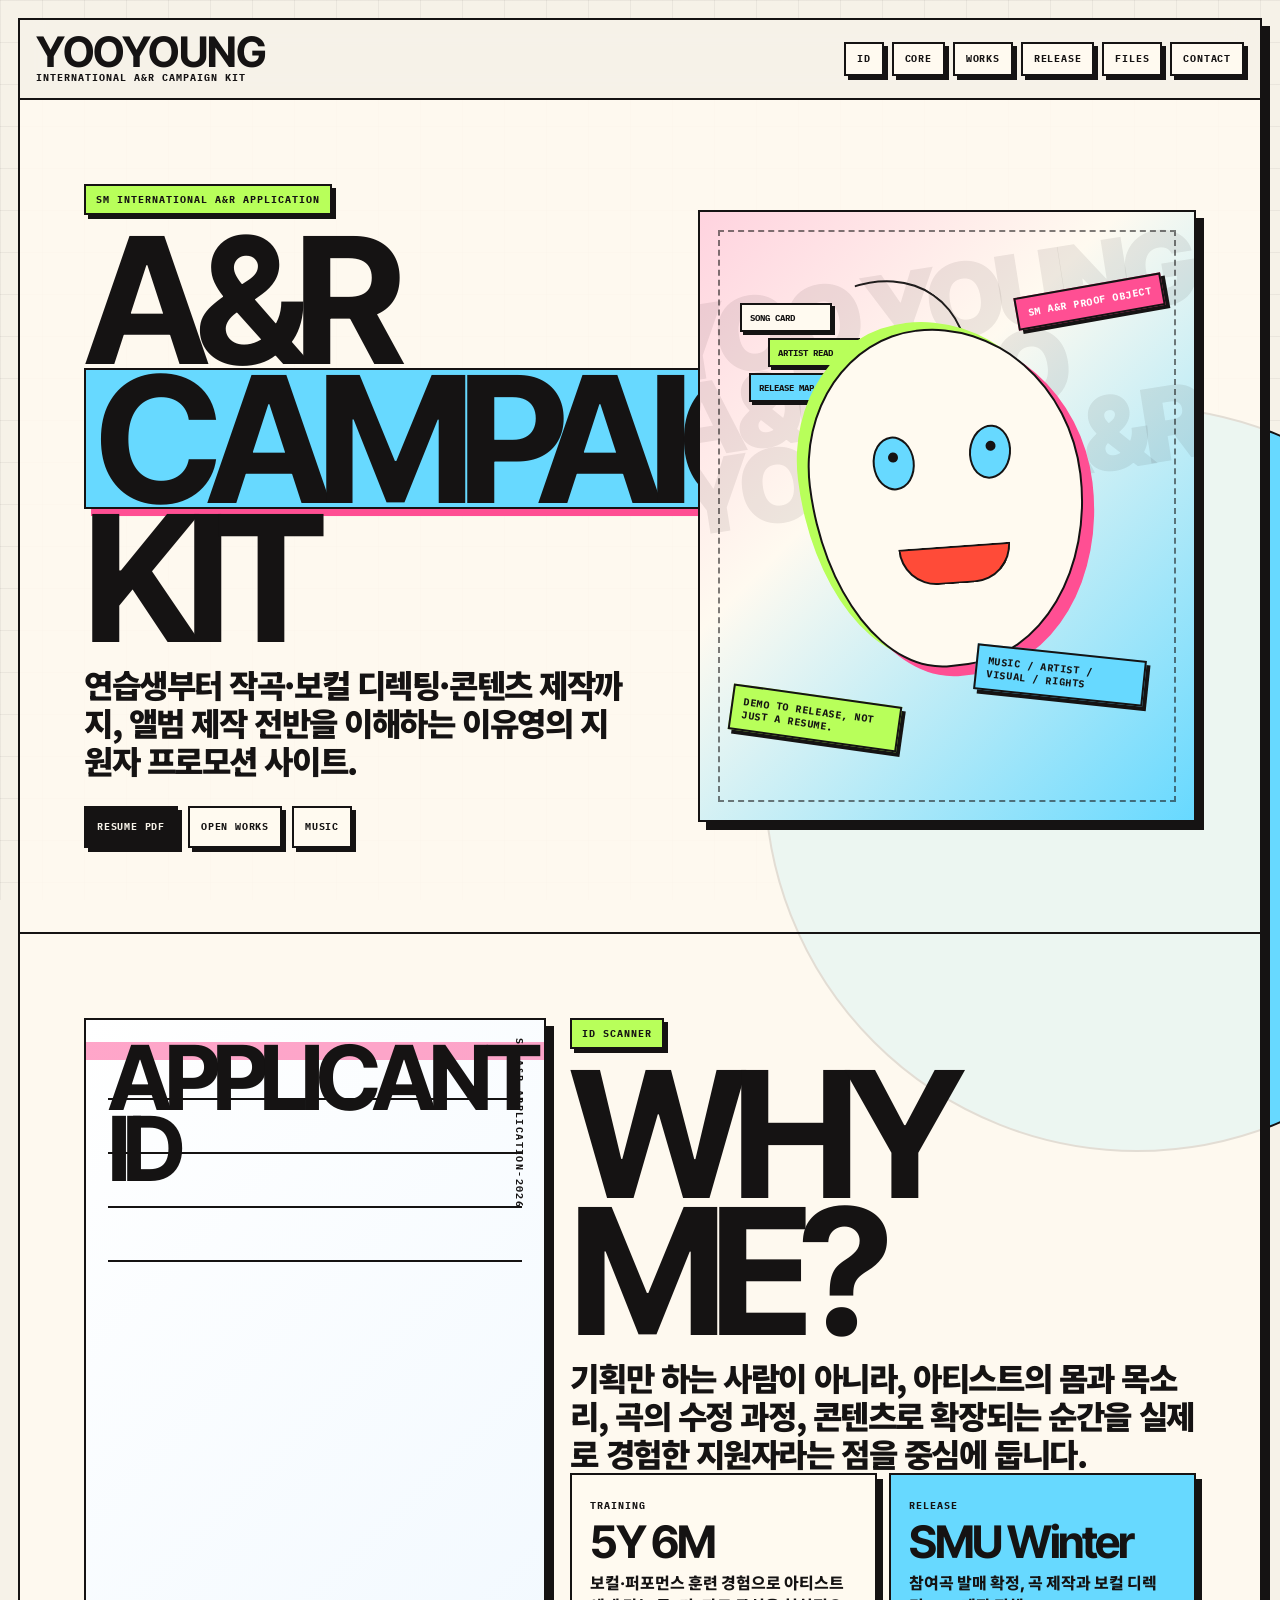
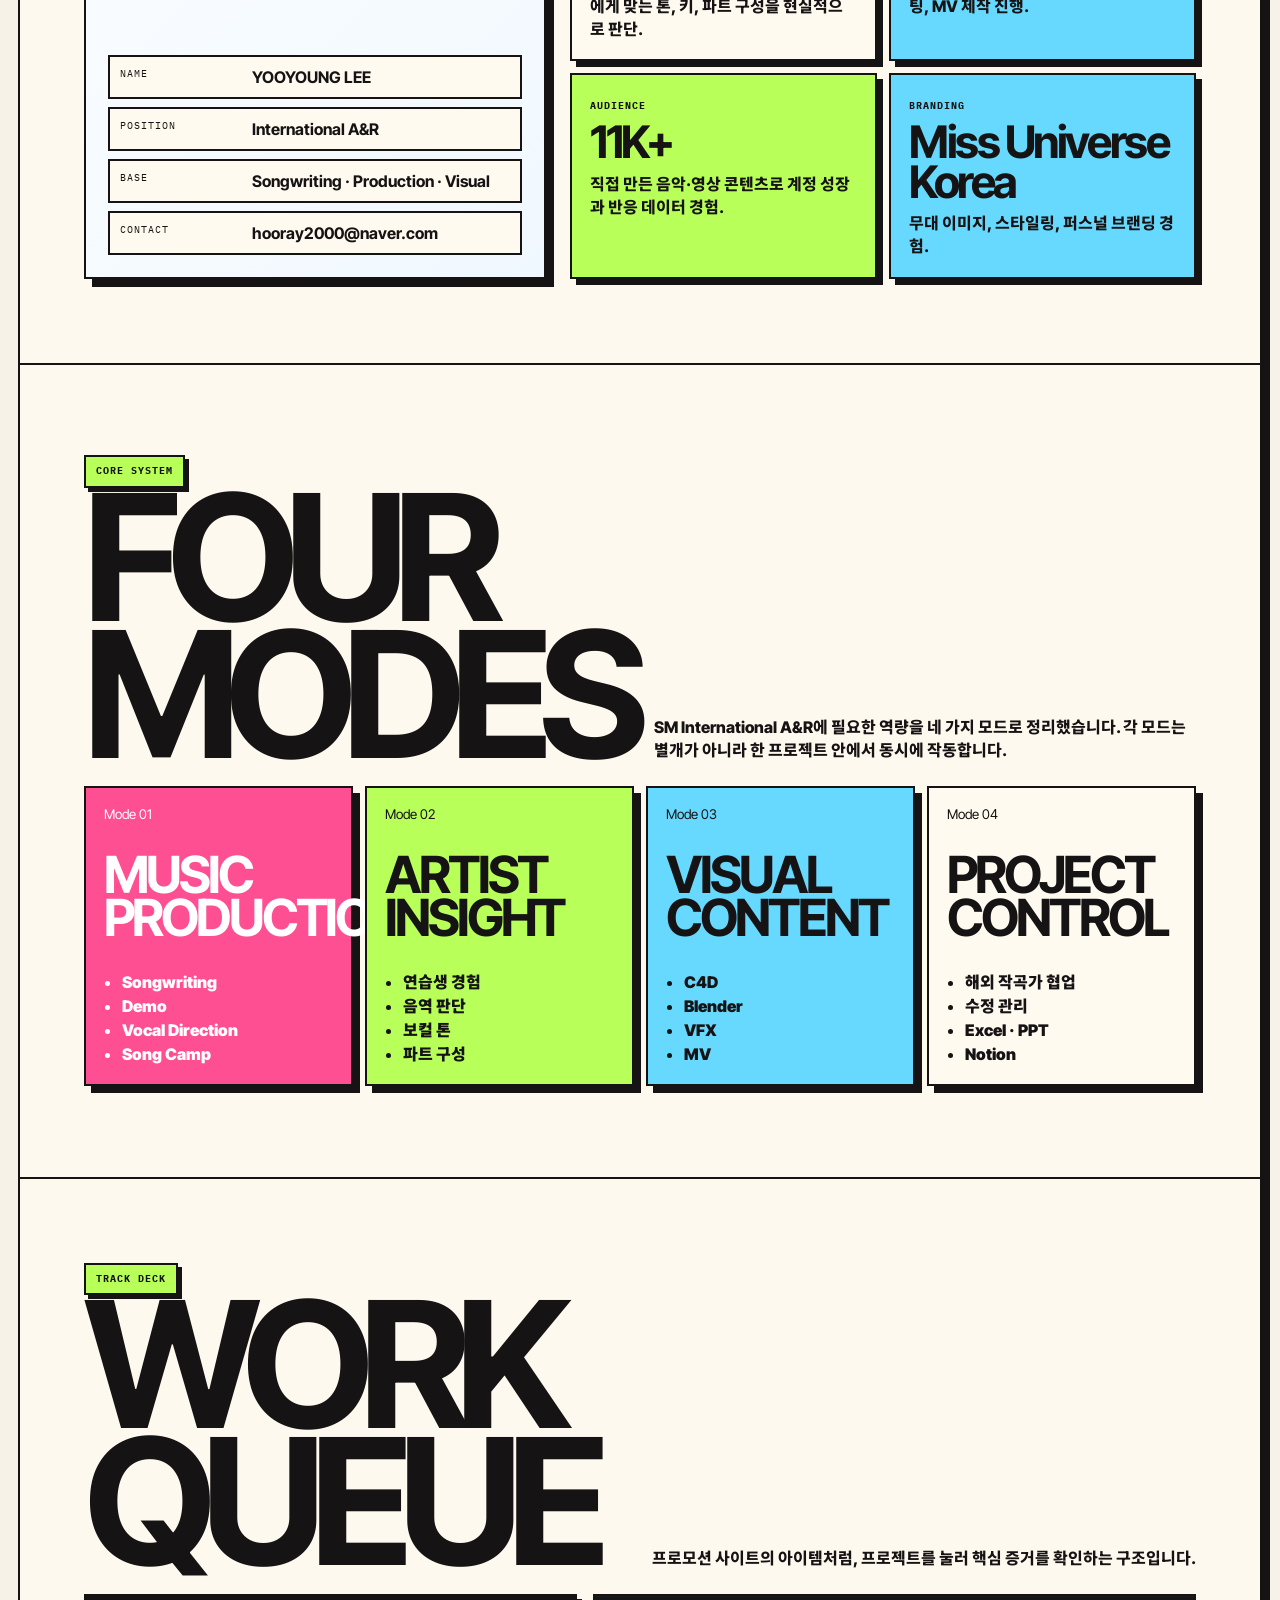
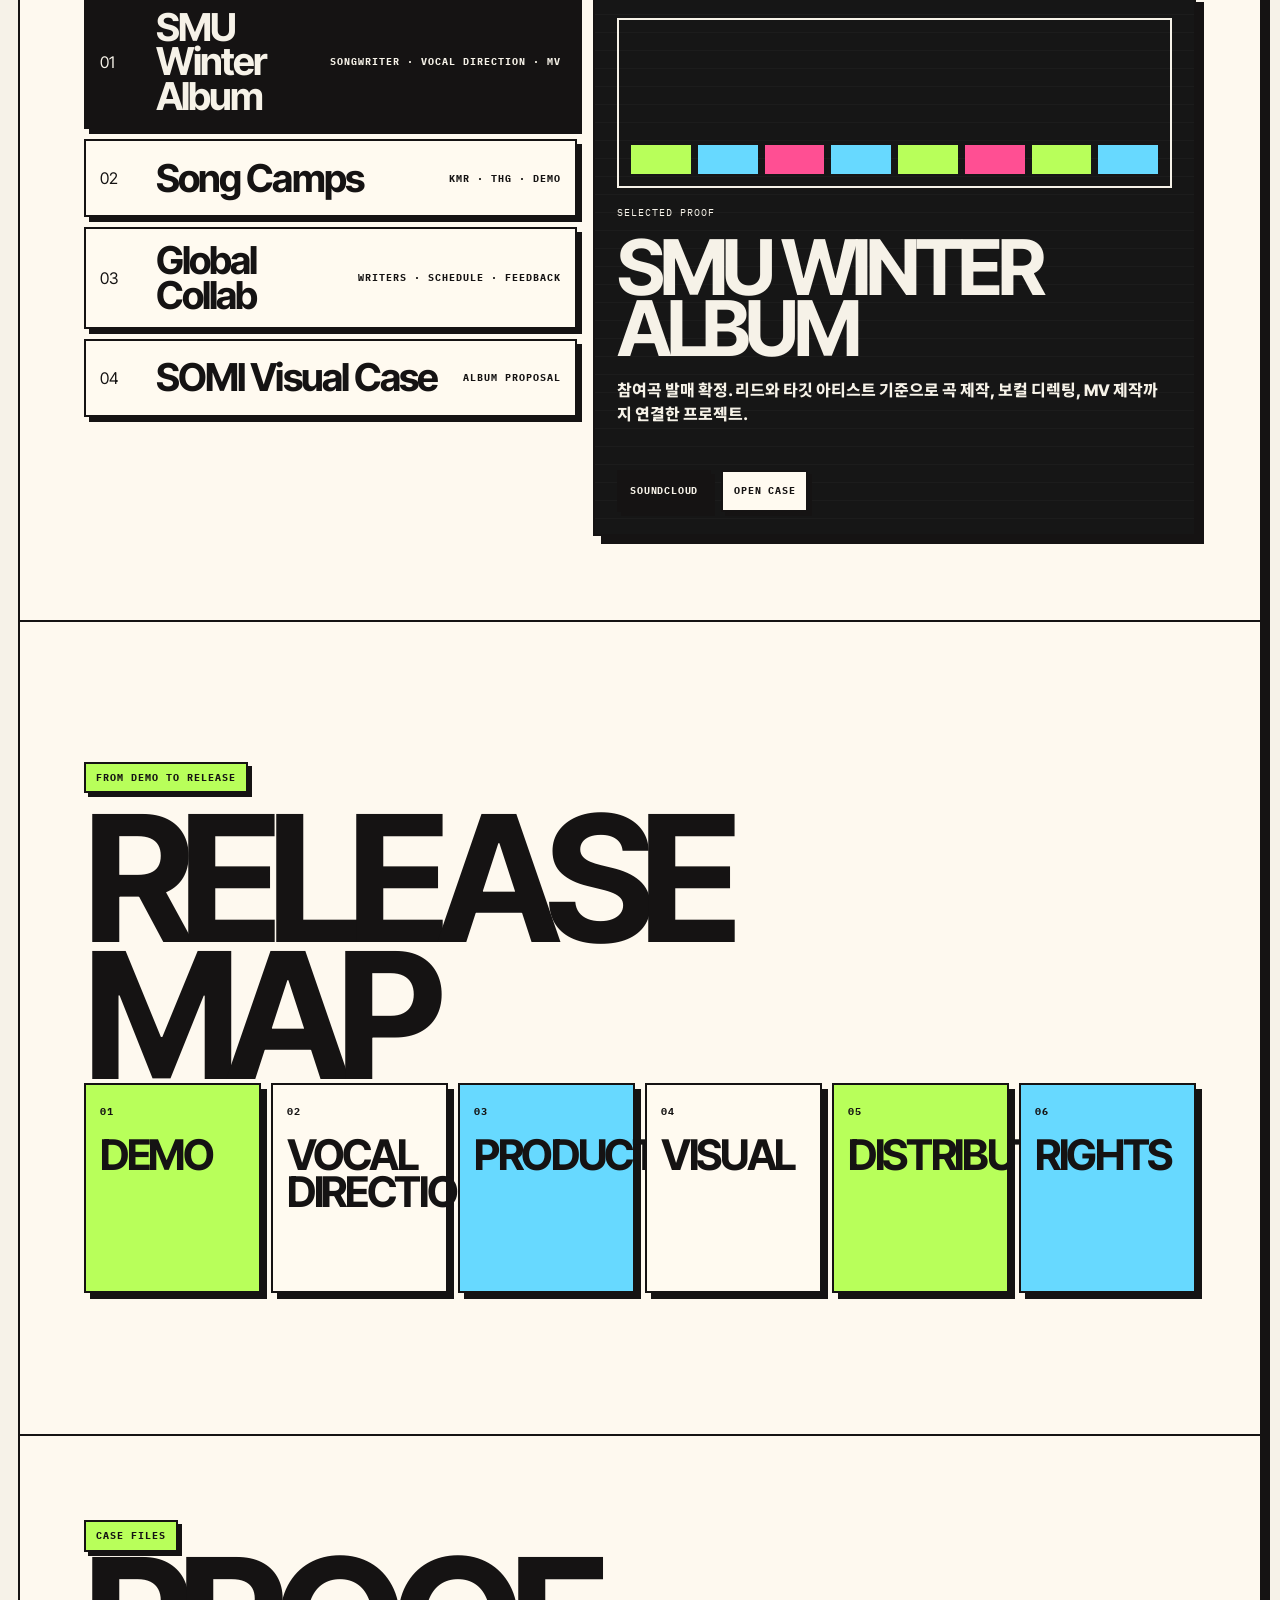
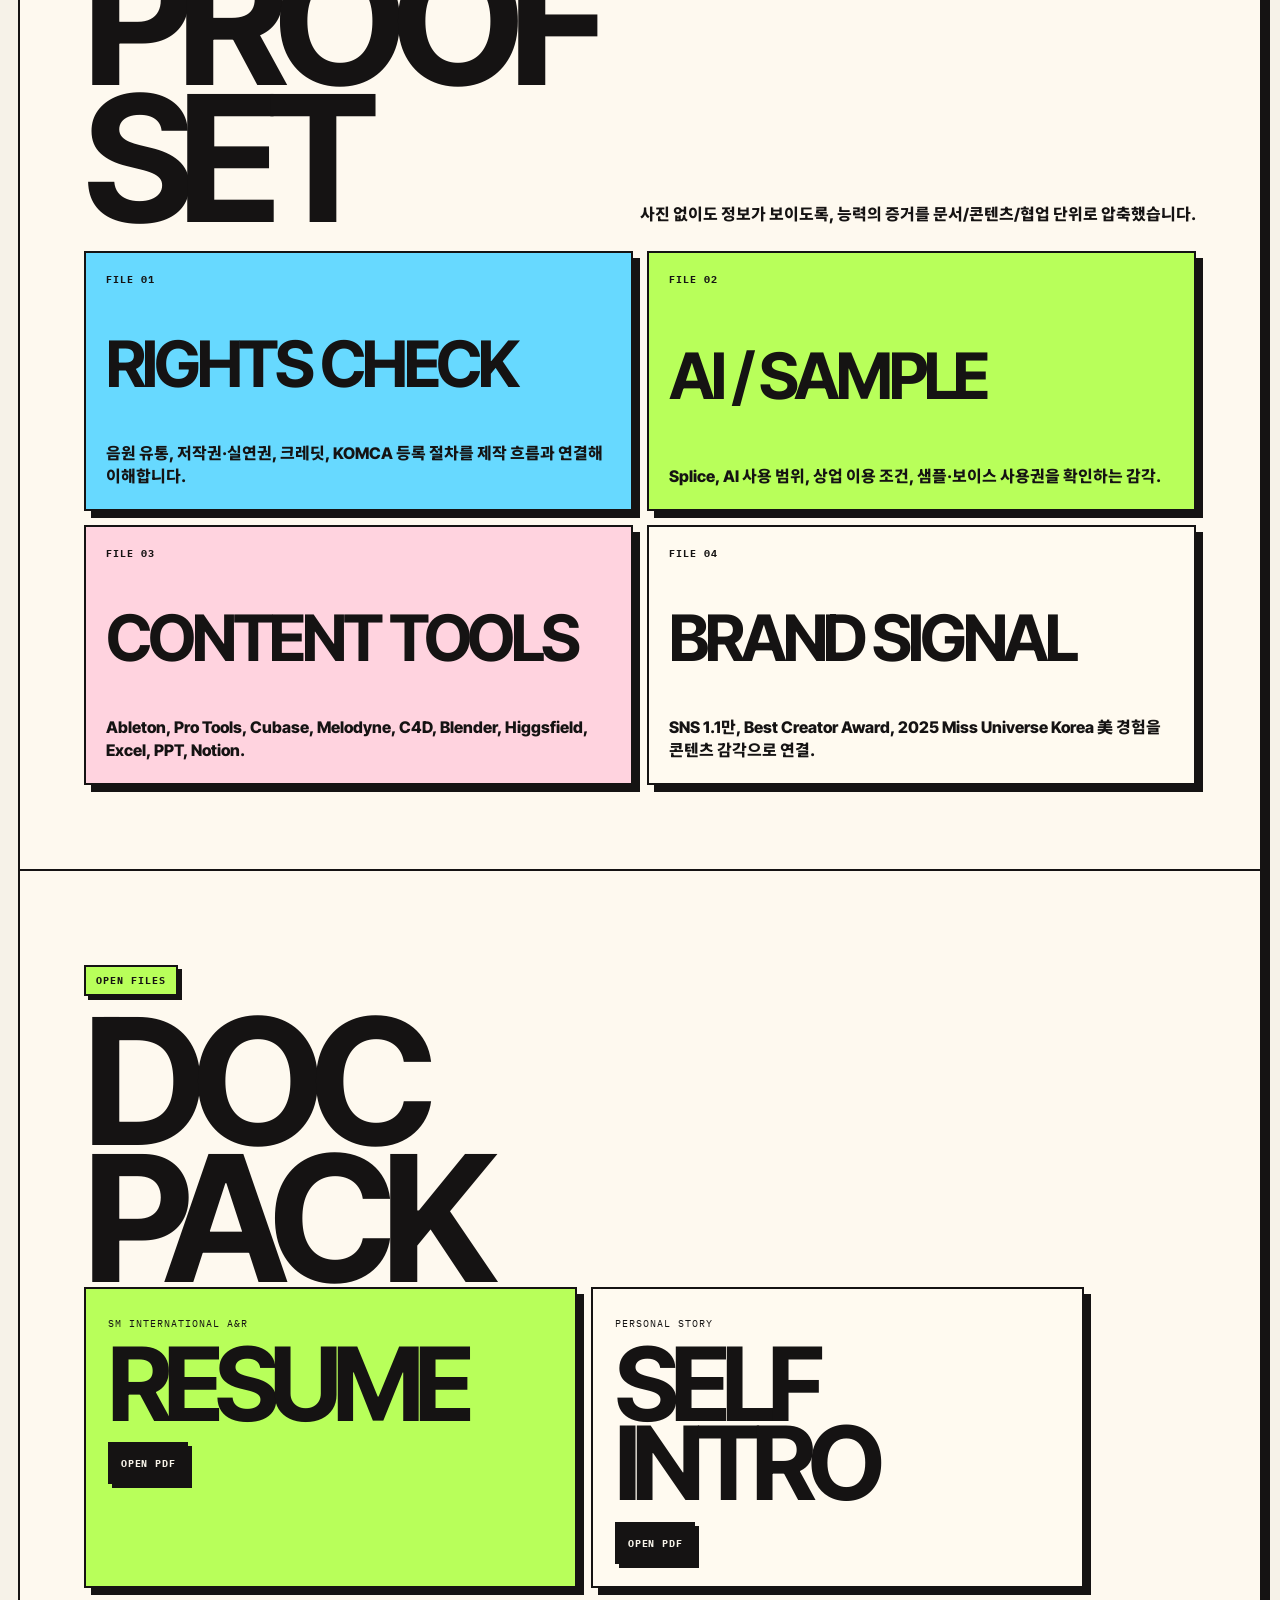
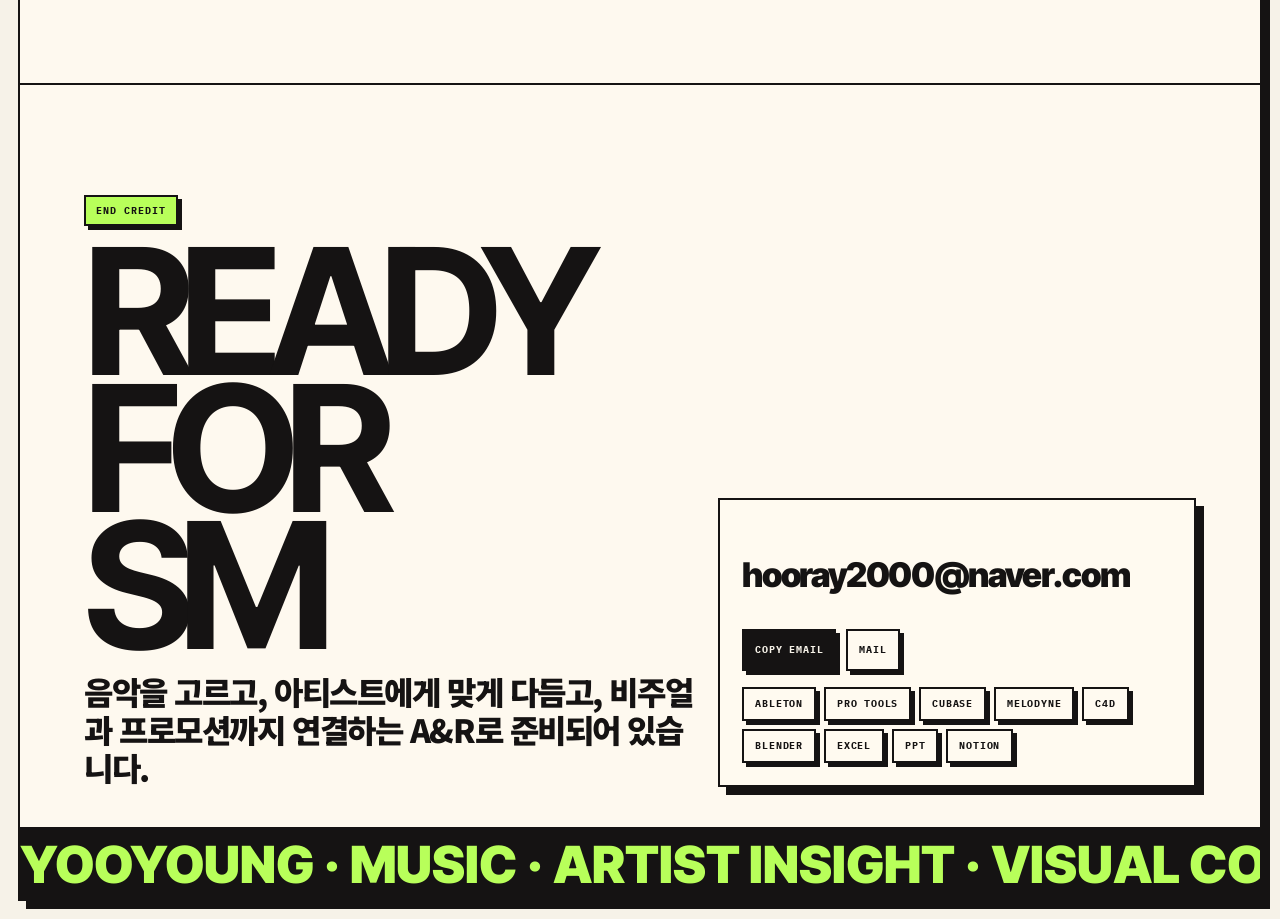
==== commit 68316d6b: "Remove images and redesign campaign kit" ====
--- a/index.html
+++ b/index.html
@@ -3,182 +3,90 @@
 <head>
 <meta charset="utf-8" />
 <meta name="viewport" content="width=device-width,initial-scale=1,viewport-fit=cover" />
-<meta name="theme-color" content="#fff45c" />
+<meta name="theme-color" content="#f6f2e8" />
 <meta name="color-scheme" content="light" />
 <meta name="robots" content="noindex,nofollow" />
-<meta property="og:title" content="YOOYOUNG — International A&R Pop Lab" />
+<meta property="og:title" content="YOOYOUNG — International A&R Campaign Kit" />
 <meta property="og:description" content="SM International A&R에 맞춘 music, artist insight, visual content, production portfolio." />
 <meta property="og:type" content="website" />
-<meta property="og:image" content="assets/og-card.png" />
 <meta name="twitter:card" content="summary_large_image" />
 <link rel="icon" href="favicon.svg" type="image/svg+xml" />
 <link rel="manifest" href="site.webmanifest" />
-<title>YOOYOUNG — International A&R Pop Lab</title>
-<meta name="description" content="YOOYOUNG Lee — SM International A&R optimized portfolio." />
+<title>YOOYOUNG — International A&R Campaign Kit</title>
+<meta name="description" content="YOOYOUNG Lee — SM International A&R optimized campaign portfolio." />
 <link rel="preconnect" href="https://fonts.googleapis.com">
 <link rel="preconnect" href="https://fonts.gstatic.com" crossorigin>
-<link href="https://fonts.googleapis.com/css2?family=Anton&family=IBM+Plex+Mono:wght@400;500;700&family=Inter+Tight:ital,wght@0,500;0,700;0,800;0,900;1,800&family=Noto+Sans+KR:wght@500;700;900&display=swap" rel="stylesheet">
+<link href="https://fonts.googleapis.com/css2?family=IBM+Plex+Mono:wght@400;500;700&family=Inter+Tight:wght@600;700;800;900&family=Noto+Sans+KR:wght@500;700;900&display=swap" rel="stylesheet">
 <style>
-:root{--ink:#111018;--paper:#fffdf2;--pink:#ff4db8;--blue:#2458ff;--acid:#e8ff28;--mint:#79ffe4;--orange:#ff8a2a;--violet:#9d6cff;--line:rgba(17,16,24,.18);--mono:'IBM Plex Mono',monospace;--sans:'Inter Tight','Noto Sans KR',system-ui,sans-serif;--display:'Anton','Inter Tight',sans-serif;--ease:cubic-bezier(.16,1,.3,1)}
-*{box-sizing:border-box}html{scroll-behavior:smooth}body{margin:0;color:var(--ink);font-family:var(--sans);background:radial-gradient(circle at 12% 12%,rgba(255,77,184,.34),transparent 25rem),radial-gradient(circle at 88% 10%,rgba(121,255,228,.48),transparent 21rem),linear-gradient(135deg,#fff45c 0%,#ffd7ef 42%,#c6fbff 100%);overflow-x:hidden;cursor:auto}body:before{content:"";position:fixed;inset:0;z-index:-1;background-image:radial-gradient(circle,rgba(17,16,24,.16) 1.4px,transparent 1.4px),linear-gradient(90deg,rgba(36,88,255,.08),transparent,rgba(255,77,184,.12));background-size:26px 26px,100% 100%;pointer-events:none}a{color:inherit;text-decoration:none}button{font:inherit;color:inherit;background:none;border:0;cursor:pointer}.noise{position:fixed;inset:0;z-index:9000;pointer-events:none;opacity:.08;mix-blend-mode:multiply;background-image:linear-gradient(115deg,transparent,rgba(17,16,24,.22),transparent);animation:scan 4s linear infinite}@keyframes scan{to{transform:translateY(100px)}}
-.cursor{position:fixed;left:0;top:0;z-index:9100;display:grid;place-items:center;width:54px;height:54px;border:2px solid var(--ink);border-radius:50%;background:var(--acid);box-shadow:5px 5px 0 var(--ink);pointer-events:none;transform:translate(-50%,-50%) scale(.55);opacity:0;transition:opacity .18s,transform .18s}.cursor.on{opacity:1;transform:translate(-50%,-50%) scale(1)}.cursor span{font:8px var(--mono);font-weight:700;letter-spacing:.08em}
-.top{position:fixed;inset:0 0 auto;z-index:5000;display:flex;align-items:center;justify-content:space-between;gap:16px;padding:16px clamp(16px,4vw,42px);pointer-events:none}.brand,.menu-btn,.next-btn{pointer-events:auto}.brand{font-family:var(--display);font-size:clamp(28px,4.5vw,62px);line-height:.85;letter-spacing:.01em;color:var(--pink);text-shadow:3px 3px 0 var(--paper),6px 6px 0 var(--blue)}.brand small{display:block;margin-top:4px;color:var(--ink);font:9px var(--mono);letter-spacing:.14em;text-shadow:none}.top-actions{display:flex;align-items:center;gap:8px}.menu-btn,.next-btn,.pill,.cta,.subnav button,.track,.doc,.project,.chip{border:2px solid var(--ink);box-shadow:5px 5px 0 var(--ink);background:var(--paper);font-weight:900}.menu-btn,.next-btn{min-height:42px;padding:10px 13px;border-radius:999px;font:10px var(--mono);letter-spacing:.12em;text-transform:uppercase}.menu-btn{background:var(--acid)}.next-btn{background:var(--mint)}
-.view{position:fixed;inset:0;display:grid;opacity:0;visibility:hidden;transform:scale(.98);transition:opacity .55s var(--ease),transform .7s var(--ease),visibility .55s;overflow:hidden}.view.active{opacity:1;visibility:visible;transform:scale(1)}.pad{padding:clamp(92px,12vh,128px) clamp(18px,5vw,70px) clamp(32px,6vh,58px);height:100%;overflow:auto}.eyebrow{display:inline-flex;margin:0 0 16px;padding:8px 11px;border:2px solid var(--ink);border-radius:999px;background:var(--mint);box-shadow:4px 4px 0 var(--ink);font:9px var(--mono);font-weight:700;letter-spacing:.12em;text-transform:uppercase}.display{margin:0;font-family:var(--display);font-size:clamp(66px,15vw,210px);line-height:.78;letter-spacing:0}.lead{max-width:820px;margin:20px 0 0;font-size:clamp(18px,2.2vw,32px);font-weight:900;line-height:1.18;letter-spacing:-.03em}.korean{font-family:'Noto Sans KR',var(--sans);letter-spacing:-.045em}
-#home{grid-template-columns:1fr}.hero-grid{position:absolute;inset:0;display:grid;grid-template-columns:1.05fr .95fr;gap:0}.hero-copy{position:relative;z-index:2;align-self:end;padding:clamp(110px,15vh,155px) clamp(18px,5vw,70px) clamp(42px,8vh,78px)}.hero-copy .display{color:var(--pink);text-shadow:.04em .04em 0 var(--paper),.07em .07em 0 var(--blue)}.hero-copy .lead{max-width:860px}.hero-media{position:relative;overflow:hidden}.hero-media:before,.hero-media:after{content:"";position:absolute;background-size:cover;background-position:center;border:2px solid var(--ink);box-shadow:8px 8px 0 var(--ink);transition:transform .8s var(--ease)}.hero-media:before{left:9%;top:15%;width:48%;height:62%;background-image:url('assets/images/performance-editorial.jpg');transform:rotate(-6deg)}.hero-media:after{right:8%;bottom:11%;width:54%;height:48%;background-image:url('assets/images/studio-editorial.webp');transform:rotate(8deg)}.hero-media:hover:before{transform:rotate(-9deg) translateY(-12px) scale(1.03)}.hero-media:hover:after{transform:rotate(11deg) translateY(10px) scale(1.04)}.orbit{position:absolute;right:9vw;top:11vh;width:min(44vw,520px);aspect-ratio:1;z-index:1;animation:spin 24s linear infinite;pointer-events:none}.orbit svg{width:100%;height:100%;overflow:visible}.orbit text{font:26px var(--mono);font-weight:700;letter-spacing:.22em;fill:var(--ink)}@keyframes spin{to{transform:rotate(360deg)}}.sticker-stack{display:flex;flex-wrap:wrap;gap:8px;margin-top:22px}.pill{display:inline-flex;align-items:center;gap:8px;padding:9px 12px;border-radius:999px;background:var(--acid);font:10px var(--mono);letter-spacing:.08em;text-transform:uppercase}.pill:nth-child(2n){background:var(--mint)}.pill:nth-child(3n){background:#fff}.ticker{position:absolute;left:0;right:0;bottom:0;z-index:3;overflow:hidden;border-top:2px solid var(--ink);border-bottom:2px solid var(--ink);background:var(--ink);color:var(--acid);font-family:var(--display);font-size:clamp(30px,5vw,76px);white-space:nowrap}.ticker div{width:max-content;animation:marquee 18s linear infinite}@keyframes marquee{to{transform:translateX(-50%)}}
-.menu{position:fixed;inset:0;z-index:7000;display:grid;grid-template-columns:1.1fr .9fr;background:var(--ink);color:var(--paper);clip-path:inset(0 0 100% 0);visibility:hidden;transition:clip-path .75s var(--ease),visibility .75s}.menu.open{clip-path:inset(0);visibility:visible}.menu-left{padding:94px clamp(20px,5vw,70px);display:grid;align-content:center;gap:12px}.menu-row{display:grid;grid-template-columns:54px 1fr minmax(190px,auto);gap:20px;align-items:center;border-top:1px solid rgba(255,255,255,.22);padding:14px 0}.menu-row:last-child{border-bottom:1px solid rgba(255,255,255,.22)}.menu-row b{font-family:var(--display);font-size:clamp(44px,6vw,104px);line-height:.82;color:var(--paper)}.menu-row:hover b{color:var(--acid);transform:translateX(14px)}.menu-row b{transition:color .25s,transform .25s}.menu-row span{font:10px var(--mono);color:var(--mint)}.subnav{display:flex;justify-content:flex-end;gap:7px;flex-wrap:wrap}.subnav button{padding:7px 9px;border-radius:999px;background:var(--paper);font:8px var(--mono);color:var(--ink);letter-spacing:.08em;text-transform:uppercase}.menu-preview{position:relative;overflow:hidden;background:#000}.menu-preview i{position:absolute;inset:0;background:url('assets/images/content-visual.jpg') center/cover;filter:saturate(1.1) contrast(1.04);transform:scale(1.05);transition:background-image .2s,transform .7s var(--ease)}.menu-preview:after{content:"";position:absolute;inset:0;background:linear-gradient(90deg,var(--ink),transparent 36%)}
-#profile .pad,#strengths .pad{display:grid;align-content:center}.profile-layout{display:grid;grid-template-columns:.86fr 1.14fr;gap:clamp(24px,6vw,90px);align-items:center}.profile-cards{display:grid;grid-template-columns:repeat(2,minmax(0,1fr));gap:12px}.card{min-height:160px;padding:18px;border:2px solid var(--ink);box-shadow:7px 7px 0 var(--ink);background:var(--paper);transform:rotate(var(--r,0deg));transition:transform .25s var(--ease)}.card:hover{transform:rotate(0deg) translateY(-8px)}.card:nth-child(1){--r:-2deg;background:var(--acid)}.card:nth-child(2){--r:2deg;background:var(--mint)}.card:nth-child(3){--r:1deg;background:#fff}.card:nth-child(4){--r:-1.5deg;background:#ffd2ec}.card small,.strength small,.process small{font:9px var(--mono);letter-spacing:.12em;text-transform:uppercase}.card b{display:block;margin:8px 0;font-size:clamp(24px,3vw,46px);line-height:.9;letter-spacing:-.05em}.card p{margin:0;font-weight:800;line-height:1.35}.strength-grid{display:grid;grid-template-columns:repeat(4,minmax(0,1fr));gap:14px}.strength{min-height:280px;display:flex;flex-direction:column;justify-content:space-between;padding:18px;border:2px solid var(--ink);box-shadow:7px 7px 0 var(--ink);background:var(--paper)}.strength:nth-child(1){background:var(--pink);color:#fff}.strength:nth-child(2){background:var(--acid)}.strength:nth-child(3){background:var(--mint)}.strength:nth-child(4){background:#fff}.strength h2{margin:12px 0;font-family:var(--display);font-size:clamp(34px,4vw,66px);line-height:.86}.strength ul{margin:0;padding-left:18px;font-weight:900;line-height:1.55}
-.section-head{display:flex;align-items:end;justify-content:space-between;gap:18px;margin-bottom:22px}.section-head p{max-width:620px;margin:0;font-weight:800;line-height:1.45}.projects{display:grid;grid-template-columns:1.1fr .9fr;gap:18px;height:calc(100vh - 210px);min-height:540px}.project-list{display:grid;gap:10px;align-content:start}.project{display:grid;grid-template-columns:64px 1fr auto;align-items:center;gap:14px;padding:15px 16px;border-radius:0;text-align:left;background:var(--paper)}.project:hover,.project.active{background:var(--acid)}.project b{font-size:clamp(28px,4vw,62px);line-height:.88;letter-spacing:-.05em}.project span,.project small{font:10px var(--mono);letter-spacing:.1em;text-transform:uppercase}.project-stage{position:relative;border:2px solid var(--ink);box-shadow:8px 8px 0 var(--ink);background:#111;overflow:hidden}.project-img{position:absolute;inset:0;background:url('assets/images/studio-editorial.webp') center/cover;transition:background-image .25s,transform .7s var(--ease);filter:saturate(1.05) contrast(1.05)}.project-stage:hover .project-img{transform:scale(1.06)}.project-info{position:absolute;inset:auto 18px 18px;background:rgba(255,253,242,.92);border:2px solid var(--ink);box-shadow:5px 5px 0 var(--ink);padding:16px}.project-info h3{margin:6px 0;font-size:clamp(28px,3vw,54px);line-height:.9}.project-info p{margin:0;font-weight:800;line-height:1.4}.project-actions{display:flex;flex-wrap:wrap;gap:8px;margin-top:12px}.cta{display:inline-flex;align-items:center;justify-content:center;min-height:40px;padding:9px 12px;border-radius:999px;background:var(--pink);color:#fff;font:10px var(--mono);letter-spacing:.1em;text-transform:uppercase}.cta.alt{background:var(--paper);color:var(--ink)}.cta.blue{background:var(--blue);color:#fff}
-#process .pad{display:grid;align-content:center}.process-line{display:grid;grid-template-columns:repeat(6,minmax(0,1fr));gap:10px}.process{min-height:210px;padding:15px;border:2px solid var(--ink);box-shadow:6px 6px 0 var(--ink);background:var(--paper)}.process:nth-child(odd){background:var(--mint)}.process:nth-child(3n){background:var(--acid)}.process b{display:block;margin-top:16px;font-family:var(--display);font-size:clamp(26px,3.5vw,54px);line-height:.86}.rights{margin-top:22px;display:grid;grid-template-columns:1fr 1fr;gap:12px}.rights article{padding:18px;border:2px solid var(--ink);box-shadow:6px 6px 0 var(--ink);background:var(--paper)}.rights h3{margin:0 0 10px;font-size:clamp(24px,3vw,44px);letter-spacing:-.04em}.rights p{margin:0;font-weight:800;line-height:1.5}
-.music-layout{display:grid;grid-template-columns:.92fr 1.08fr;gap:20px;align-items:stretch}.wave-card{position:relative;min-height:430px;border:2px solid var(--ink);box-shadow:8px 8px 0 var(--ink);background:var(--ink);color:var(--paper);overflow:hidden}.wave-card canvas{position:absolute;inset:0;width:100%;height:100%}.wave-copy{position:absolute;inset:auto 18px 18px;z-index:2}.wave-copy h2{margin:0;font-family:var(--display);font-size:clamp(48px,7vw,110px);line-height:.82;color:var(--acid)}.tracks{display:grid;gap:10px;align-content:start}.track{display:grid;grid-template-columns:48px 1fr auto;align-items:center;gap:12px;padding:14px;background:var(--paper);text-align:left}.track.active{background:var(--pink);color:#fff}.track b{font-size:clamp(24px,3vw,44px);line-height:.9}.track span,.track small{font:10px var(--mono);letter-spacing:.08em;text-transform:uppercase}.review-note{margin-top:14px;padding:12px;border:2px solid var(--ink);background:var(--acid);box-shadow:5px 5px 0 var(--ink);font:10px var(--mono);font-weight:700;letter-spacing:.12em;text-transform:uppercase}
-.docs{display:grid;grid-template-columns:repeat(2,minmax(0,1fr));gap:16px;max-width:980px}.doc{min-height:300px;padding:22px;text-align:left;background:var(--paper)}.doc:first-child{background:var(--acid)}.doc:nth-child(2){background:var(--mint)}.doc b{display:block;margin-top:12px;font-family:var(--display);font-size:clamp(58px,8vw,122px);line-height:.78}.doc span{display:flex;gap:8px;flex-wrap:wrap;margin-top:18px}.sheet{position:fixed;inset:5vh 5vw;z-index:8000;padding:28px;border:2px solid var(--ink);box-shadow:10px 10px 0 var(--ink);background:var(--paper);overflow:auto;transform:translateY(110%);transition:transform .7s var(--ease)}.sheet.open{transform:translateY(0)}.sheet-close{position:sticky;top:0;float:right;padding:9px 12px;border:2px solid var(--ink);box-shadow:4px 4px 0 var(--ink);background:var(--pink);color:#fff;font:10px var(--mono);font-weight:700}.sheet h2{font-family:var(--display);font-size:clamp(60px,8vw,130px);line-height:.8;margin:0 0 20px}.sheet-grid{display:grid;grid-template-columns:repeat(2,minmax(0,1fr));gap:12px}.sheet-block{padding:15px;border:2px solid var(--ink);background:#fff}.sheet-block h3{margin:8px 0;font-size:28px}.sheet-block p,.sheet-block li{font-weight:800;line-height:1.45}
-.contact-grid{display:grid;grid-template-columns:1fr .8fr;gap:22px;align-items:end}.toolbox{display:grid;grid-template-columns:repeat(3,minmax(0,1fr));gap:10px}.chip{padding:12px;border-radius:999px;background:#fff;text-align:center;font:10px var(--mono);letter-spacing:.08em;text-transform:uppercase}.chip:nth-child(3n+1){background:var(--acid)}.chip:nth-child(3n+2){background:var(--mint)}.contact-card{padding:22px;border:2px solid var(--ink);box-shadow:8px 8px 0 var(--ink);background:var(--paper)}.contact-card p{font-size:20px;font-weight:900;line-height:1.35}.toast{position:fixed;left:50%;bottom:24px;z-index:8500;transform:translate(-50%,30px);opacity:0;padding:10px 14px;border:2px solid var(--ink);box-shadow:5px 5px 0 var(--ink);background:var(--acid);font:10px var(--mono);font-weight:700;transition:.25s}.toast.show{opacity:1;transform:translate(-50%,0)}
-@media(max-width:920px){.top{align-items:flex-start}.next-btn{display:none}.hero-grid,.profile-layout,.projects,.music-layout,.contact-grid{grid-template-columns:1fr}.hero-media{min-height:42vh;order:-1}.orbit{right:-12vw;top:15vh;width:82vw}.display{font-size:clamp(64px,22vw,118px)}.pad{padding-top:104px}.strength-grid,.process-line,.rights,.docs,.toolbox,.sheet-grid{grid-template-columns:1fr}.projects{height:auto}.project-stage{min-height:430px}.process{min-height:150px}.menu{grid-template-columns:1fr}.menu-preview{display:none}.menu-row{grid-template-columns:32px 1fr}.subnav{grid-column:2;justify-content:flex-start}.menu-row b{font-size:clamp(42px,14vw,78px)}.cursor{display:none}}@media(max-width:520px){.brand{font-size:34px}.menu-btn{min-height:38px;padding:8px 10px}.hero-copy{padding-top:112px}.hero-media:before{left:5%;top:10%;width:58%;height:52%}.hero-media:after{right:4%;bottom:9%;width:62%;height:44%}.profile-cards{grid-template-columns:1fr}.project{grid-template-columns:44px 1fr}.project small{display:none}.sheet{inset:3vh 3vw;padding:18px}.ticker{font-size:34px}}@media(prefers-reduced-motion:reduce){*,*:before,*:after{animation-duration:.01ms!important;animation-iteration-count:1!important;transition-duration:.01ms!important;scroll-behavior:auto!important}}
+:root{--ink:#151313;--paper:#f6f2e8;--soft:#fffaf0;--blue:#67d9ff;--pink:#ff4f93;--green:#b8ff5a;--red:#ff4b38;--line:rgba(21,19,19,.18);--mono:'IBM Plex Mono',monospace;--sans:'Inter Tight','Noto Sans KR',system-ui,sans-serif;--ease:cubic-bezier(.16,1,.3,1)}
+*{box-sizing:border-box}html{scroll-behavior:smooth}body{margin:0;color:var(--ink);background:var(--paper);font-family:var(--sans);overflow-x:hidden}body:before{content:"";position:fixed;inset:0;z-index:-2;background:linear-gradient(90deg,rgba(21,19,19,.05) 1px,transparent 1px),linear-gradient(rgba(21,19,19,.05) 1px,transparent 1px);background-size:42px 42px}body:after{content:"";position:fixed;right:-18vw;bottom:-28vh;width:58vw;aspect-ratio:1;border:2px solid var(--ink);border-radius:50%;background:var(--blue);z-index:-1}a{color:inherit;text-decoration:none}button{font:inherit;color:inherit;background:none;border:0;cursor:pointer}.shell{min-height:100vh;padding:18px}.frame{min-height:calc(100vh - 36px);border:2px solid var(--ink);background:rgba(255,250,240,.88);box-shadow:8px 8px 0 var(--ink);position:relative;overflow:hidden}.top{position:sticky;top:0;z-index:20;display:flex;align-items:center;justify-content:space-between;gap:14px;padding:14px 16px;border-bottom:2px solid var(--ink);background:rgba(246,242,232,.94);backdrop-filter:blur(12px)}.brand{display:grid;gap:1px;font-weight:900;letter-spacing:-.03em}.brand b{font-size:clamp(24px,4vw,42px);line-height:.85}.brand span,.mono{font-family:var(--mono);font-size:10px;letter-spacing:.1em;text-transform:uppercase}.nav{display:flex;align-items:center;gap:8px;flex-wrap:wrap}.nav a,.nav button,.tag,.cta{display:inline-flex;align-items:center;justify-content:center;min-height:34px;padding:8px 11px;border:2px solid var(--ink);background:var(--soft);box-shadow:4px 4px 0 var(--ink);font:10px var(--mono);font-weight:700;letter-spacing:.08em;text-transform:uppercase}.nav a:hover,.nav button:hover,.cta:hover{transform:translate(-1px,-1px);box-shadow:5px 5px 0 var(--ink)}.menu-toggle{display:none;background:var(--green)}main{position:relative}.section{min-height:calc(100vh - 86px);padding:clamp(42px,7vw,84px) clamp(18px,5vw,72px);display:grid;align-content:center;border-bottom:2px solid var(--ink)}.eyebrow{display:inline-flex;width:max-content;max-width:100%;margin:0 0 16px;padding:7px 10px;border:2px solid var(--ink);background:var(--green);box-shadow:4px 4px 0 var(--ink);font:10px var(--mono);font-weight:700;letter-spacing:.1em;text-transform:uppercase}.h1{margin:0;font-size:clamp(62px,14vw,176px);line-height:.78;letter-spacing:-.08em;text-transform:uppercase}.h1 mark{display:inline-block;background:var(--blue);color:var(--ink);padding:0 .05em;border:2px solid var(--ink);box-shadow:.04em .04em 0 var(--pink)}.lead{max-width:820px;margin:20px 0 0;font-size:clamp(20px,2.5vw,34px);font-weight:900;line-height:1.18;letter-spacing:-.045em}.korean{font-family:'Noto Sans KR',var(--sans)}.hero{grid-template-columns:minmax(0,1.05fr) minmax(300px,.95fr);gap:clamp(24px,5vw,70px);align-items:end}.hero-actions{display:flex;gap:10px;flex-wrap:wrap;margin-top:26px}.cta{background:var(--ink);color:var(--paper);min-height:42px}.cta.alt{background:var(--soft);color:var(--ink)}.pack-grid{display:grid;grid-template-columns:repeat(2,minmax(0,1fr));gap:12px;align-self:stretch}.pack{min-height:180px;padding:16px;border:2px solid var(--ink);background:var(--soft);box-shadow:6px 6px 0 var(--ink);display:flex;flex-direction:column;justify-content:space-between;transition:transform .25s var(--ease),background .25s}.pack:hover{transform:rotate(-1deg) translateY(-6px)}.pack:nth-child(1){background:var(--green)}.pack:nth-child(2){background:var(--blue)}.pack:nth-child(3){background:#fff}.pack:nth-child(4){background:#ffd3df}.pack b{font-size:clamp(28px,4vw,54px);line-height:.84;letter-spacing:-.06em;text-transform:uppercase}.pack small{font:10px var(--mono);font-weight:700;letter-spacing:.1em;text-transform:uppercase}.pack p{margin:12px 0 0;font-weight:800;line-height:1.35}.ticker{position:absolute;left:0;right:0;bottom:0;border-top:2px solid var(--ink);background:var(--ink);color:var(--green);font-size:clamp(24px,4vw,56px);font-weight:900;white-space:nowrap;overflow:hidden}.ticker span{display:inline-block;width:max-content;padding:4px 0;animation:marquee 20s linear infinite}@keyframes marquee{to{transform:translateX(-50%)}}
+.section-head{display:flex;align-items:end;justify-content:space-between;gap:20px;margin-bottom:24px}.section-head p{max-width:620px;margin:0;font-weight:800;line-height:1.45}.scanner{grid-template-columns:.85fr 1.15fr;gap:24px;align-items:stretch}.id-card{position:relative;min-height:560px;border:2px solid var(--ink);box-shadow:8px 8px 0 var(--ink);background:linear-gradient(135deg,#fff,#f0f8ff);padding:22px;overflow:hidden}.id-card:before{content:"";position:absolute;inset:78px 22px auto;height:2px;background:var(--ink);box-shadow:0 54px 0 var(--ink),0 108px 0 var(--ink),0 162px 0 var(--ink)}.id-card h2{position:relative;margin:0;font-size:clamp(44px,7vw,92px);line-height:.8;letter-spacing:-.08em}.id-card .serial{position:absolute;right:18px;top:18px;writing-mode:vertical-rl;font:10px var(--mono);font-weight:700;letter-spacing:.14em}.id-grid{position:absolute;left:22px;right:22px;bottom:22px;display:grid;gap:8px}.id-row{display:grid;grid-template-columns:120px 1fr;gap:12px;padding:10px;border:2px solid var(--ink);background:var(--soft);font-weight:900}.id-row span{font:10px var(--mono);letter-spacing:.1em;text-transform:uppercase}.scan-line{position:absolute;left:0;right:0;height:18px;background:rgba(255,79,147,.5);animation:scan 3.6s var(--ease) infinite}@keyframes scan{0%,100%{top:12%}50%{top:74%}}.cards{display:grid;grid-template-columns:repeat(2,minmax(0,1fr));gap:12px}.card{min-height:176px;padding:18px;border:2px solid var(--ink);box-shadow:6px 6px 0 var(--ink);background:var(--soft)}.card:nth-child(2n){background:var(--blue)}.card:nth-child(3n){background:var(--green)}.card small,.track small,.case small,.step small{font:10px var(--mono);font-weight:700;letter-spacing:.1em;text-transform:uppercase}.card b{display:block;margin:10px 0;font-size:clamp(26px,3.5vw,46px);line-height:.88;letter-spacing:-.055em}.card p{margin:0;font-weight:800;line-height:1.45}.map{display:grid;grid-template-columns:repeat(4,minmax(0,1fr));gap:12px}.node{min-height:300px;padding:18px;border:2px solid var(--ink);background:var(--soft);box-shadow:7px 7px 0 var(--ink);display:flex;flex-direction:column;justify-content:space-between}.node:nth-child(1){background:var(--pink);color:#fff}.node:nth-child(2){background:var(--green)}.node:nth-child(3){background:var(--blue)}.node h3{margin:14px 0;font-size:clamp(32px,4vw,58px);line-height:.85;letter-spacing:-.06em;text-transform:uppercase}.node ul{margin:0;padding-left:18px;font-weight:900;line-height:1.5}
+.deck{display:grid;grid-template-columns:.9fr 1.1fr;gap:16px;align-items:stretch}.track-list{display:grid;gap:10px;align-content:start}.track{display:grid;grid-template-columns:44px 1fr auto;gap:12px;align-items:center;min-height:78px;padding:14px;border:2px solid var(--ink);box-shadow:5px 5px 0 var(--ink);background:var(--soft);text-align:left}.track.active{background:var(--ink);color:var(--paper)}.track b{font-size:clamp(24px,3vw,44px);line-height:.9;letter-spacing:-.05em}.console{position:relative;min-height:520px;padding:22px;border:2px solid var(--ink);box-shadow:8px 8px 0 var(--ink);background:#161616;color:var(--paper);overflow:hidden}.console:before{content:"";position:absolute;inset:0;background:linear-gradient(rgba(255,255,255,.05) 1px,transparent 1px);background-size:100% 18px;opacity:.5}.console-inner{position:relative;z-index:1;display:grid;gap:18px}.meter{height:170px;border:2px solid var(--paper);display:flex;align-items:end;gap:7px;padding:12px}.bar{flex:1;background:var(--green);height:20%;animation:pulse 1.2s ease-in-out infinite alternate}.bar:nth-child(2n){background:var(--blue);animation-delay:.2s}.bar:nth-child(3n){background:var(--pink);animation-delay:.35s}@keyframes pulse{to{height:92%}}.console h3{margin:0;font-size:clamp(42px,6vw,86px);line-height:.8;letter-spacing:-.07em;text-transform:uppercase}.console p{margin:0;font-weight:800;line-height:1.5}.process{display:grid;grid-template-columns:repeat(6,minmax(0,1fr));gap:10px}.step{min-height:210px;padding:14px;border:2px solid var(--ink);box-shadow:6px 6px 0 var(--ink);background:var(--soft)}.step:nth-child(odd){background:var(--green)}.step:nth-child(3n){background:var(--blue)}.step b{display:block;margin-top:18px;font-size:clamp(26px,3.3vw,48px);line-height:.86;letter-spacing:-.055em;text-transform:uppercase}.case-grid{display:grid;grid-template-columns:repeat(2,minmax(0,1fr));gap:14px}.case{min-height:260px;padding:20px;border:2px solid var(--ink);box-shadow:7px 7px 0 var(--ink);background:var(--soft);display:grid;align-content:space-between}.case:nth-child(1){background:var(--blue)}.case:nth-child(2){background:var(--green)}.case:nth-child(3){background:#ffd3df}.case h3{margin:10px 0;font-size:clamp(34px,5vw,70px);line-height:.84;letter-spacing:-.065em;text-transform:uppercase}.case p{margin:0;font-weight:800;line-height:1.45}
+.docs{display:grid;grid-template-columns:repeat(2,minmax(0,1fr));gap:14px;max-width:1000px}.doc{min-height:300px;padding:22px;text-align:left;border:2px solid var(--ink);box-shadow:7px 7px 0 var(--ink);background:var(--soft)}.doc:first-child{background:var(--green)}.doc b{display:block;margin-top:14px;font-size:clamp(54px,8vw,112px);line-height:.78;letter-spacing:-.08em;text-transform:uppercase}.doc span{display:flex;gap:8px;flex-wrap:wrap;margin-top:18px}.contact{grid-template-columns:1fr .78fr;gap:22px;align-items:end}.toolbox{display:flex;gap:8px;flex-wrap:wrap;margin-top:16px}.tag{background:var(--soft)}.contact-card{padding:22px;border:2px solid var(--ink);box-shadow:8px 8px 0 var(--ink);background:var(--soft)}.contact-card p{font-size:clamp(20px,3vw,34px);font-weight:900;line-height:1.14;letter-spacing:-.04em}.toast{position:fixed;left:50%;bottom:24px;z-index:100;transform:translate(-50%,30px);opacity:0;padding:10px 14px;border:2px solid var(--ink);box-shadow:5px 5px 0 var(--ink);background:var(--green);font:10px var(--mono);font-weight:700;letter-spacing:.1em;transition:.25s}.toast.show{opacity:1;transform:translate(-50%,0)}
+.hero{align-items:center}.artifact-wall{position:relative;min-height:min(68vh,650px);border:2px solid var(--ink);box-shadow:8px 8px 0 var(--ink);background:linear-gradient(135deg,#ffd3df 0%,#fffaf0 38%,#67d9ff 100%);overflow:hidden}.artifact-wall:before{content:"YOO YOUNG A&R YOO YOUNG A&R";position:absolute;left:-8%;top:8%;width:130%;font-size:clamp(60px,8vw,118px);font-weight:900;line-height:.75;letter-spacing:-.08em;color:rgba(21,19,19,.08);transform:rotate(-9deg)}.artifact-wall:after{content:"";position:absolute;inset:18px;border:2px dashed rgba(21,19,19,.55);pointer-events:none}.face-object{position:absolute;left:50%;top:47%;width:min(55%,300px);aspect-ratio:.8;transform:translate(-50%,-50%) rotate(-7deg);border:2px solid var(--ink);border-radius:46% 54% 50% 44%/42% 48% 52% 58%;background:var(--soft);box-shadow:10px 10px 0 var(--pink),-10px -8px 0 var(--green);animation:float 4.6s ease-in-out infinite}.face-object i{position:absolute;display:block}.eye{top:30%;width:42px;height:54px;border:2px solid var(--ink);border-radius:50%;background:var(--blue)}.eye.left{left:24%}.eye.right{right:24%;transform:rotate(12deg)}.eye:after{content:"";position:absolute;left:14px;top:14px;width:10px;height:10px;border-radius:50%;background:var(--ink)}.mouth{left:50%;bottom:24%;width:112px;height:38px;transform:translateX(-50%) rotate(3deg);border:2px solid var(--ink);border-radius:0 0 80px 80px;background:var(--red)}.wire{position:absolute;border:2px solid var(--ink);border-color:var(--ink) transparent transparent transparent;border-radius:50%;opacity:.95}.wire.one{left:7%;top:9%;width:44%;height:52%;transform:rotate(35deg)}.wire.two{right:5%;bottom:3%;width:56%;height:48%;transform:rotate(-28deg)}.scribble{position:absolute;font:10px var(--mono);font-weight:700;letter-spacing:.06em;text-transform:uppercase;background:var(--soft);border:2px solid var(--ink);box-shadow:4px 4px 0 var(--ink);padding:8px 10px;max-width:170px}.scribble.a{left:6%;bottom:13%;transform:rotate(8deg);background:var(--green)}.scribble.b{right:6%;top:12%;transform:rotate(-10deg);background:var(--pink);color:#fff}.scribble.c{right:10%;bottom:20%;transform:rotate(6deg);background:var(--blue)}.mini-pack{position:absolute;left:8%;top:15%;display:grid;gap:6px}.mini-pack span{display:block;width:92px;padding:7px 8px;border:2px solid var(--ink);background:var(--soft);box-shadow:3px 3px 0 var(--ink);font:9px var(--mono);font-weight:700;text-transform:uppercase}.mini-pack span:nth-child(2){margin-left:28px;background:var(--green)}.mini-pack span:nth-child(3){margin-left:9px;background:var(--blue)}@keyframes float{50%{transform:translate(-50%,-54%) rotate(5deg) scale(1.03)}}@media(max-width:980px){.hero,.scanner,.deck,.contact{grid-template-columns:1fr}.pack-grid,.cards,.map,.case-grid,.docs{grid-template-columns:1fr 1fr}.process{grid-template-columns:repeat(3,minmax(0,1fr))}.section{min-height:auto}.console,.id-card{min-height:460px}.artifact-wall{min-height:520px}}@media(max-width:680px){.shell{padding:10px}.frame{min-height:calc(100vh - 20px);box-shadow:5px 5px 0 var(--ink)}.top{align-items:flex-start}.nav{display:none;position:absolute;left:10px;right:10px;top:70px;padding:10px;border:2px solid var(--ink);box-shadow:5px 5px 0 var(--ink);background:var(--paper)}.nav.open{display:flex}.menu-toggle{display:inline-flex}.section{padding:40px 16px}.h1{font-size:clamp(58px,21vw,100px)}.pack-grid,.cards,.map,.case-grid,.docs,.process{grid-template-columns:1fr}.track{grid-template-columns:36px 1fr}.track small{grid-column:2}.id-row{grid-template-columns:1fr}.ticker{position:relative;margin:20px -16px -40px}.console,.id-card{min-height:400px}.artifact-wall{min-height:440px}.face-object{width:62%}.scribble{max-width:138px}.scribble.a{left:5%;bottom:8%}.scribble.b{right:4%;top:9%}.scribble.c{right:6%;bottom:23%}}@media(prefers-reduced-motion:reduce){*,*:before,*:after{animation-duration:.01ms!important;animation-iteration-count:1!important;transition-duration:.01ms!important;scroll-behavior:auto!important}}
 </style>
 </head>
 <body>
-<div class="noise" aria-hidden="true"></div>
-<div class="cursor" aria-hidden="true"><span></span></div>
-<header class="top">
-  <a class="brand" href="#home" data-go="home" data-cursor="HOME">YOOYOUNG <small>SM INTERNATIONAL A&R KIT</small></a>
-  <div class="top-actions">
-    <button class="next-btn" data-cursor="NEXT">NEXT CHAPTER</button>
-    <button class="menu-btn" aria-label="Open index" aria-expanded="false" data-cursor="INDEX">INDEX</button>
-  </div>
-</header>
+<div class="shell"><div class="frame">
+  <header class="top">
+    <a class="brand" href="#home"><b>YOOYOUNG</b><span>International A&R Campaign Kit</span></a>
+    <button class="menu-toggle" aria-expanded="false">MENU</button>
+    <nav class="nav" aria-label="Site sections"><a href="#profile">ID</a><a href="#core">Core</a><a href="#works">Works</a><a href="#release">Release</a><a href="#files">Files</a><button class="copy-mail">Contact</button></nav>
+  </header>
+  <main>
+    <section class="section hero" id="home">
+      <div>
+        <p class="eyebrow">SM International A&R Application</p>
+        <h1 class="h1">A&R<br><mark>CAMPAIGN</mark><br>KIT</h1>
+        <p class="lead korean">연습생부터 작곡·보컬 디렉팅·콘텐츠 제작까지, 앨범 제작 전반을 이해하는 이유영의 지원자 프로모션 사이트.</p>
+        <div class="hero-actions"><a class="cta" href="assets/docs/resume.pdf" target="_blank" rel="noopener">Resume PDF</a><a class="cta alt" href="#works">Open Works</a><a class="cta alt" href="https://on.soundcloud.com/IU6XkAvDYi52wc92Py" target="_blank" rel="noopener">Music</a></div>
+      </div>
+      <div class="artifact-wall" aria-label="Campaign art object">
+        <div class="mini-pack" aria-hidden="true"><span>Song Card</span><span>Artist Read</span><span>Release Map</span></div>
+        <div class="wire one" aria-hidden="true"></div>
+        <div class="wire two" aria-hidden="true"></div>
+        <div class="face-object" aria-hidden="true"><i class="eye left"></i><i class="eye right"></i><i class="mouth"></i></div>
+        <span class="scribble a">Demo to release, not just a resume.</span>
+        <span class="scribble b">SM A&R proof object</span>
+        <span class="scribble c">Music / artist / visual / rights</span>
+      </div>
+      <div class="ticker"><span>YOOYOUNG · MUSIC · ARTIST INSIGHT · VISUAL CONTENT · PRODUCTION FLOW · GLOBAL COLLABORATION · YOOYOUNG · MUSIC · ARTIST INSIGHT · VISUAL CONTENT · PRODUCTION FLOW · </span></div>
+    </section>
 
-<nav class="menu" aria-hidden="true">
-  <div class="menu-left">
-    <div class="eyebrow">Full Screen Index</div>
-    <div class="menu-row" data-preview="assets/images/studio-editorial.webp"><span>01</span><button data-go="profile"><b>PROFILE</b></button><div class="subnav"><button data-go="profile">Intro</button><button data-go="strengths">Strengths</button></div></div>
-    <div class="menu-row" data-preview="assets/images/performance-editorial.jpg"><span>02</span><button data-go="works"><b>WORKS</b></button><div class="subnav"><button data-go="works">Projects</button><button data-go="music">Music</button></div></div>
-    <div class="menu-row" data-preview="assets/images/song-camp.jpg"><span>03</span><button data-go="process"><b>PROCESS</b></button><div class="subnav"><button data-go="process">Release</button><button data-go="process">Rights</button></div></div>
-    <div class="menu-row" data-preview="assets/images/content-visual.jpg"><span>04</span><button data-go="docs"><b>DOCS</b></button><div class="subnav"><button data-go="docs">Resume</button><button data-go="docs">Self Intro</button></div></div>
-    <div class="menu-row" data-preview="assets/images/urban-visual.jpg"><span>05</span><button data-go="contact"><b>CONTACT</b></button><div class="subnav"><button data-go="contact">Links</button><button data-go="contact">Tools</button></div></div>
-  </div>
-  <div class="menu-preview"><i></i></div>
-</nav>
+    <section class="section scanner" id="profile">
+      <div class="id-card"><div class="scan-line" aria-hidden="true"></div><span class="serial">SM-A&R-APPLICATION-2026</span><h2>APPLICANT<br>ID</h2><div class="id-grid"><div class="id-row"><span>Name</span><b>YOOYOUNG LEE</b></div><div class="id-row"><span>Position</span><b>International A&R</b></div><div class="id-row"><span>Base</span><b>Songwriting · Production · Visual</b></div><div class="id-row"><span>Contact</span><b>hooray2000@naver.com</b></div></div></div>
+      <div><p class="eyebrow">ID Scanner</p><h2 class="h1">WHY<br>ME?</h2><p class="lead korean">기획만 하는 사람이 아니라, 아티스트의 몸과 목소리, 곡의 수정 과정, 콘텐츠로 확장되는 순간을 실제로 경험한 지원자라는 점을 중심에 둡니다.</p><div class="cards"><article class="card"><small>Training</small><b>5Y 6M</b><p>보컬·퍼포먼스 훈련 경험으로 아티스트에게 맞는 톤, 키, 파트 구성을 현실적으로 판단.</p></article><article class="card"><small>Release</small><b>SMU Winter</b><p>참여곡 발매 확정, 곡 제작과 보컬 디렉팅, MV 제작 진행.</p></article><article class="card"><small>Audience</small><b>11K+</b><p>직접 만든 음악·영상 콘텐츠로 계정 성장과 반응 데이터 경험.</p></article><article class="card"><small>Branding</small><b>Miss Universe Korea</b><p>무대 이미지, 스타일링, 퍼스널 브랜딩 경험.</p></article></div></div>
+    </section>
 
-<main>
-  <section class="view active" id="home" data-index="00 / HOME">
-    <div class="orbit" aria-hidden="true"><svg viewBox="0 0 1000 1000"><defs><path id="orbitPath" d="M500,72a428,428 0 1,1 0,856a428,428 0 1,1 0,-856"/></defs><text><textPath href="#orbitPath">SM INTERNATIONAL A&R — SONGWRITING — VOCAL DIRECTION — VISUAL CONTENT — GLOBAL COLLABORATION — RIGHTS CHECK — </textPath></text></svg></div>
-    <div class="hero-grid">
-      <div class="hero-copy">
-        <p class="eyebrow">SM International A&R Application Campaign</p>
-        <h1 class="display">POP<br>LAB<br>KIT.</h1>
-        <p class="lead korean">연습생부터 작곡·콘텐츠 제작까지, 앨범 제작 전반을 이해하는 International A&R 지원자.</p>
-        <div class="sticker-stack">
-          <span class="pill">Songwriting</span><span class="pill">Vocal Direction</span><span class="pill">Music Production</span><span class="pill">Visual Content</span><span class="pill">Global Collaboration</span>
-        </div>
-      </div>
-      <div class="hero-media" aria-hidden="true"></div>
-    </div>
-    <div class="ticker" aria-hidden="true"><div>YOOYOUNG · MUSIC · ARTIST INSIGHT · VISUAL · PRODUCTION · SM INTERNATIONAL A&R · YOOYOUNG · MUSIC · ARTIST INSIGHT · VISUAL · PRODUCTION · </div></div>
-  </section>
+    <section class="section" id="core">
+      <div class="section-head"><div><p class="eyebrow">Core System</p><h2 class="h1">FOUR<br>MODES</h2></div><p>SM International A&R에 필요한 역량을 네 가지 모드로 정리했습니다. 각 모드는 별개가 아니라 한 프로젝트 안에서 동시에 작동합니다.</p></div>
+      <div class="map"><article class="node"><small>Mode 01</small><h3>Music Production</h3><ul><li>Songwriting</li><li>Demo</li><li>Vocal Direction</li><li>Song Camp</li></ul></article><article class="node"><small>Mode 02</small><h3>Artist Insight</h3><ul><li>연습생 경험</li><li>음역 판단</li><li>보컬 톤</li><li>파트 구성</li></ul></article><article class="node"><small>Mode 03</small><h3>Visual Content</h3><ul><li>C4D</li><li>Blender</li><li>VFX</li><li>MV</li></ul></article><article class="node"><small>Mode 04</small><h3>Project Control</h3><ul><li>해외 작곡가 협업</li><li>수정 관리</li><li>Excel · PPT</li><li>Notion</li></ul></article></div>
+    </section>
 
-  <section class="view" id="profile" data-index="01 / PROFILE">
-    <div class="pad profile-layout">
-      <div>
-        <p class="eyebrow">Applicant Core</p>
-        <h1 class="display">YOO<br>YOUNG.</h1>
-        <p class="lead korean">기획서만 쓰는 지원자가 아니라, 아티스트 트레이닝·송캠프·보컬 디렉팅·MV 제작·SNS 반응까지 실제 제작 흐름을 몸으로 아는 A&R 후보.</p>
-      </div>
-      <div class="profile-cards">
-        <article class="card"><small>Artist Training</small><b>5Y 6M</b><p>보컬·퍼포먼스 중심의 연습생 경험으로 아티스트의 음역, 톤, 파트 구성을 현실적으로 판단.</p></article>
-        <article class="card"><small>Production</small><b>SMU WINTER</b><p>참여곡 SMU 겨울 앨범 발매 확정. 곡 제작, 보컬 디렉팅, MV 제작 진행.</p></article>
-        <article class="card"><small>Audience</small><b>11K+</b><p>직접 제작한 음악·영상 콘텐츠 업로드로 SNS 계정 성장과 반응 데이터 축적.</p></article>
-        <article class="card"><small>Branding</small><b>MISS U</b><p>2025 Miss Universe Korea 美 경험 기반 이미지·스타일링·무대 브랜딩 이해.</p></article>
-      </div>
-    </div>
-  </section>
+    <section class="section" id="works">
+      <div class="section-head"><div><p class="eyebrow">Track Deck</p><h2 class="h1">WORK<br>QUEUE</h2></div><p>프로모션 사이트의 아이템처럼, 프로젝트를 눌러 핵심 증거를 확인하는 구조입니다.</p></div>
+      <div class="deck"><div class="track-list"><button class="track active" data-title="SMU WINTER ALBUM" data-copy="참여곡 발매 확정. 리드와 타깃 아티스트 기준으로 곡 제작, 보컬 디렉팅, MV 제작까지 연결한 프로젝트."><span>01</span><b>SMU Winter Album</b><small>Songwriter · Vocal Direction · MV</small></button><button class="track" data-title="SONG CAMPS / LISTENING" data-copy="다수 송캠프와 KMR·THG A&R 리스닝 세션 참여. 리드와 타깃 아티스트에 맞춰 데모를 만들고 피드백을 반영."><span>02</span><b>Song Camps</b><small>KMR · THG · Demo</small></button><button class="track" data-title="GLOBAL COLLABORATION" data-copy="해외 작곡가와 프로젝트 진행 상황, 수정 일정, 전달 사항을 조율한 협업 경험."><span>03</span><b>Global Collab</b><small>Writers · Schedule · Feedback</small></button><button class="track" data-title="SOMI VISUAL CASE" data-copy="아티스트 분석을 바탕으로 음악 방향, 트랙 역할, 비주얼 콘셉트와 프로모션 흐름을 웹 기획안으로 구현."><span>04</span><b>SOMI Visual Case</b><small>Album Proposal</small></button></div><aside class="console"><div class="console-inner"><div class="meter" aria-hidden="true"><i class="bar"></i><i class="bar"></i><i class="bar"></i><i class="bar"></i><i class="bar"></i><i class="bar"></i><i class="bar"></i><i class="bar"></i></div><small class="mono">Selected Proof</small><h3 class="console-title">SMU WINTER ALBUM</h3><p class="console-copy">참여곡 발매 확정. 리드와 타깃 아티스트 기준으로 곡 제작, 보컬 디렉팅, MV 제작까지 연결한 프로젝트.</p><div class="hero-actions"><a class="cta" href="https://on.soundcloud.com/IU6XkAvDYi52wc92Py" target="_blank" rel="noopener">SoundCloud</a><a class="cta alt" href="projects/somi/index.html">Open Case</a></div></div></aside></div>
+    </section>
 
-  <section class="view" id="strengths" data-index="02 / STRENGTHS">
-    <div class="pad">
-      <div class="section-head"><div><p class="eyebrow">Core Strengths</p><h1 class="display">A&R<br>TOOLS.</h1></div><p>SM International A&R에 필요한 음악 판단, 아티스트 이해, 비주얼 콘텐츠 감각, 프로젝트 매니지먼트를 하나의 제작 키트로 제시합니다.</p></div>
-      <div class="strength-grid">
-        <article class="strength"><small>01</small><h2>MUSIC PRODUCTION</h2><ul><li>송라이팅</li><li>데모 제작</li><li>보컬 디렉팅</li><li>송캠프</li></ul></article>
-        <article class="strength"><small>02</small><h2>ARTIST INSIGHT</h2><ul><li>연습생 5년 6개월</li><li>보컬·퍼포먼스 이해</li><li>키·음역·톤 판단</li><li>파트 구성 감각</li></ul></article>
-        <article class="strength"><small>03</small><h2>VISUAL CONTENT</h2><ul><li>Cinema 4D</li><li>Blender / VFX</li><li>Higgsfield</li><li>MV 제작</li></ul></article>
-        <article class="strength"><small>04</small><h2>PROJECT MGMT</h2><ul><li>해외 작곡가 협업</li><li>일정·수정 관리</li><li>Excel · PPT · Word</li><li>Notion</li></ul></article>
-      </div>
-    </div>
-  </section>
+    <section class="section" id="release"><p class="eyebrow">From Demo To Release</p><h2 class="h1">RELEASE<br>MAP</h2><div class="process"><article class="step"><small>01</small><b>Demo</b></article><article class="step"><small>02</small><b>Vocal Direction</b></article><article class="step"><small>03</small><b>Production</b></article><article class="step"><small>04</small><b>Visual</b></article><article class="step"><small>05</small><b>Distribution</b></article><article class="step"><small>06</small><b>Rights</b></article></div></section>
 
-  <section class="view" id="works" data-index="03 / WORKS">
-    <div class="pad">
-      <div class="section-head"><div><p class="eyebrow">Selected Works</p><h1 class="display">FROM<br>DEMO.</h1></div><p>프로젝트별로 음악, 비주얼, 콘텐츠, 협업 관리 능력이 어떻게 연결되는지 보여주는 포트폴리오 영역.</p></div>
-      <div class="projects">
-        <div class="project-list">
-          <button class="project active" data-project="smu" data-img="assets/images/studio-editorial.webp" data-cursor="VIEW"><span>001</span><b>SMU WINTER ALBUM</b><small>Songwriter · Vocal Direction · MV</small></button>
-          <button class="project" data-project="camp" data-img="assets/images/song-camp.jpg" data-cursor="VIEW"><span>002</span><b>SONG CAMPS / LISTENING</b><small>KMR · THG · Demo</small></button>
-          <button class="project" data-project="global" data-img="assets/images/urban-visual.jpg" data-cursor="VIEW"><span>003</span><b>GLOBAL COLLAB</b><small>Overseas Writers · Schedule</small></button>
-          <button class="project" data-project="somi" data-img="assets/images/content-visual.jpg" data-cursor="VIEW"><span>004</span><b>SOMI — VISUAL</b><small>Album Proposal ↗</small></button>
-        </div>
-        <aside class="project-stage">
-          <div class="project-img"></div>
-          <div class="project-info"><small class="eyebrow">Selected / 001</small><h3>SMU WINTER ALBUM</h3><p>참여곡 발매 확정, 리드와 타깃 아티스트를 기준으로 키·음역·보컬 톤·파트 구성 조정 및 MV 제작 진행.</p><div class="project-actions"><a class="cta alt" href="#music" data-go="music">Listen / Music</a></div></div>
-        </aside>
-      </div>
-    </div>
-  </section>
+    <section class="section"><div class="section-head"><div><p class="eyebrow">Case Files</p><h2 class="h1">PROOF<br>SET</h2></div><p>사진 없이도 정보가 보이도록, 능력의 증거를 문서/콘텐츠/협업 단위로 압축했습니다.</p></div><div class="case-grid"><article class="case"><small>File 01</small><h3>Rights Check</h3><p>음원 유통, 저작권·실연권, 크레딧, KOMCA 등록 절차를 제작 흐름과 연결해 이해합니다.</p></article><article class="case"><small>File 02</small><h3>AI / Sample</h3><p>Splice, AI 사용 범위, 상업 이용 조건, 샘플·보이스 사용권을 확인하는 감각.</p></article><article class="case"><small>File 03</small><h3>Content Tools</h3><p>Ableton, Pro Tools, Cubase, Melodyne, C4D, Blender, Higgsfield, Excel, PPT, Notion.</p></article><article class="case"><small>File 04</small><h3>Brand Signal</h3><p>SNS 1.1만, Best Creator Award, 2025 Miss Universe Korea 美 경험을 콘텐츠 감각으로 연결.</p></article></div></section>
 
-  <section class="view" id="process" data-index="04 / PROCESS">
-    <div class="pad">
-      <p class="eyebrow">From Demo To Release</p>
-      <h1 class="display">RELEASE<br>MAP.</h1>
-      <div class="process-line">
-        <article class="process"><small>01</small><b>DEMO</b></article><article class="process"><small>02</small><b>VOCAL DIRECTION</b></article><article class="process"><small>03</small><b>PRODUCTION</b></article><article class="process"><small>04</small><b>VISUAL</b></article><article class="process"><small>05</small><b>DISTRIBUTION</b></article><article class="process"><small>06</small><b>RIGHTS</b></article>
-      </div>
-      <div class="rights">
-        <article><h3>Rights / Credits Check</h3><p>음원 유통 및 앨범 발매 절차, 저작권·실연권, 크레딧 및 권리 확인, KOMCA 등록 절차를 조사하고 제작 흐름과 연결합니다.</p></article>
-        <article><h3>AI / Sample Standards</h3><p>Splice 활용 경험, SUNO 사례 조사, AI 사용 범위, 실제 창작자 기여와 지분, 상업 이용 조건, 샘플·보이스 사용권을 확인합니다.</p></article>
-      </div>
-    </div>
-  </section>
+    <section class="section" id="files"><p class="eyebrow">Open Files</p><h2 class="h1">DOC<br>PACK</h2><div class="docs"><a class="doc" href="assets/docs/resume.pdf" target="_blank" rel="noopener"><small class="mono">SM International A&R</small><b>Resume</b><span><i class="cta">Open PDF</i></span></a><a class="doc" href="assets/docs/self-introduction.pdf" target="_blank" rel="noopener"><small class="mono">Personal Story</small><b>Self Intro</b><span><i class="cta">Open PDF</i></span></a></div></section>
 
-  <section class="view" id="music" data-index="05 / MUSIC">
-    <div class="pad music-layout">
-      <div class="wave-card"><canvas id="wave"></canvas><div class="wave-copy"><p class="eyebrow">Music / A&R Experience</p><h2>PLAY<br>THE<br>LEAD.</h2><button class="cta blue play" data-cursor="PLAY">PLAY VISUALIZER</button></div></div>
-      <div class="tracks">
-        <button class="track active" data-track="SMU WINTER" data-cursor="PLAY"><span>01</span><b>SMU WINTER ALBUM PROJECT</b><small>Songwriter · Vocal Direction · MV Production</small></button>
-        <button class="track" data-track="SONG CAMP" data-cursor="PLAY"><span>02</span><b>SONG CAMPS & A&R LISTENING</b><small>KMR · THG · Lead-based Demo</small></button>
-        <button class="track" data-track="DISCORD" data-cursor="PLAY"><span>03</span><b>DISCORD</b><small>Topline · Guide Vocal</small></button>
-        <button class="track" data-track="BRIGHTER" data-cursor="PLAY"><span>04</span><b>BRIGHTER</b><small>Lyrics · Topline · Guide Vocal</small></button>
-        <div class="review-note">RECRUITMENT REVIEW ONLY · DO NOT REDISTRIBUTE</div>
-        <a class="cta alt" href="https://on.soundcloud.com/IU6XkAvDYi52wc92Py" target="_blank" rel="noopener">Open SoundCloud ↗</a>
-      </div>
-    </div>
-  </section>
-
-  <section class="view" id="docs" data-index="06 / DOCUMENTS">
-    <div class="pad">
-      <p class="eyebrow">Documents</p><h1 class="display">OPEN<br>FILES.</h1>
-      <div class="docs">
-        <button class="doc" data-doc="resume" data-cursor="OPEN"><small>SM International A&R / Resume</small><b>RESUME</b><span><i class="cta alt">Open Preview</i><a class="cta blue" href="assets/docs/resume.pdf" target="_blank" rel="noopener" onclick="event.stopPropagation()">PDF ↗</a></span></button>
-        <button class="doc" data-doc="story" data-cursor="OPEN"><small>Personal Story / Self Introduction</small><b>SELF INTRO</b><span><i class="cta alt">Open Preview</i><a class="cta blue" href="assets/docs/self-introduction.pdf" target="_blank" rel="noopener" onclick="event.stopPropagation()">PDF ↗</a></span></button>
-      </div>
-    </div>
-  </section>
-
-  <section class="view" id="contact" data-index="07 / CONTACT">
-    <div class="pad contact-grid">
-      <div><p class="eyebrow">Contact / Tools</p><h1 class="display">READY<br>FOR<br>NEXT.</h1><p class="lead korean">SM International A&R 포지션에서 음악·아티스트·비주얼·제작 흐름을 함께 읽고 실행하겠습니다.</p></div>
-      <div class="contact-card"><p>Contact: hooray2000@naver.com</p><div class="project-actions"><button class="cta copy-mail" data-cursor="MAIL">Copy Email</button><a class="cta alt" href="mailto:hooray2000@naver.com">Mail ↗</a></div><div class="toolbox"><span class="chip">Ableton</span><span class="chip">Pro Tools</span><span class="chip">Cubase</span><span class="chip">Melodyne</span><span class="chip">VocAlign</span><span class="chip">FabFilter</span><span class="chip">C4D</span><span class="chip">Blender</span><span class="chip">Higgsfield</span><span class="chip">Excel</span><span class="chip">PPT</span><span class="chip">Notion</span></div></div>
-    </div>
-  </section>
-</main>
-
-<aside class="sheet" aria-hidden="true"><button class="sheet-close">CLOSE ×</button><div class="sheet-inner"></div></aside>
+    <section class="section contact" id="contact"><div><p class="eyebrow">End Credit</p><h2 class="h1">READY<br>FOR<br>SM</h2><p class="lead korean">음악을 고르고, 아티스트에게 맞게 다듬고, 비주얼과 프로모션까지 연결하는 A&R로 준비되어 있습니다.</p></div><aside class="contact-card"><p>hooray2000@naver.com</p><div class="hero-actions"><button class="cta copy-mail">Copy Email</button><a class="cta alt" href="mailto:hooray2000@naver.com">Mail</a></div><div class="toolbox"><span class="tag">Ableton</span><span class="tag">Pro Tools</span><span class="tag">Cubase</span><span class="tag">Melodyne</span><span class="tag">C4D</span><span class="tag">Blender</span><span class="tag">Excel</span><span class="tag">PPT</span><span class="tag">Notion</span></div></aside></section>
+  </main>
+</div></div>
 <div class="toast">EMAIL COPIED</div>
-
 <script>
-const $=(s,p=document)=>p.querySelector(s),$$=(s,p=document)=>[...p.querySelectorAll(s)],body=document.body;const cursor=$('.cursor'),cursorLabel=$('.cursor span');addEventListener('pointermove',e=>{cursor.style.left=e.clientX+'px';cursor.style.top=e.clientY+'px'});function bindCursor(){$$('[data-cursor]').forEach(el=>{el.addEventListener('mouseenter',()=>{cursor.classList.add('on');cursorLabel.textContent=el.dataset.cursor});el.addEventListener('mouseleave',()=>{cursor.classList.remove('on');cursorLabel.textContent=''})})}bindCursor();
-const order=['home','profile','strengths','works','process','music','docs','contact'];let current='home';const menu=$('.menu'),menuBtn=$('.menu-btn');function toggleMenu(force){const on=force??!menu.classList.contains('open');menu.classList.toggle('open',on);menu.setAttribute('aria-hidden',String(!on));menuBtn.setAttribute('aria-expanded',String(on))}menuBtn.onclick=()=>toggleMenu();$$('.menu-row').forEach(row=>row.addEventListener('mouseenter',()=>{$('.menu-preview i').style.backgroundImage=`url("${row.dataset.preview}")`;$('.menu-preview i').style.transform='scale(1.1)';setTimeout(()=>$('.menu-preview i').style.transform='scale(1.05)',220)}));
-function go(id){if(!order.includes(id))return;if(id===current){toggleMenu(false);return}$('.view.active')?.classList.remove('active');$('#'+id).classList.add('active');current=id;document.title='YOOYOUNG — '+(id==='home'?'International A&R Pop Lab':id.toUpperCase());history.replaceState(null,'','#'+id);toggleMenu(false)}$$('[data-go]').forEach(el=>el.addEventListener('click',e=>{e.preventDefault();go(el.dataset.go)}));$('.next-btn').onclick=()=>go(order[(order.indexOf(current)+1)%order.length]);addEventListener('keydown',e=>{if(e.key==='Escape'){toggleMenu(false);sheet.classList.remove('open')}if(e.key==='ArrowRight')go(order[(order.indexOf(current)+1)%order.length]);if(e.key==='ArrowLeft')go(order[(order.indexOf(current)-1+order.length)%order.length])});
-const projects={smu:{k:'Selected / 001',t:'SMU WINTER ALBUM',d:'참여곡 SMU 겨울 앨범 발매 확정. 리드와 타깃 아티스트 기준으로 곡 제작, 키·음역·보컬 톤·파트 구성 조정, 보컬 디렉팅, MV 제작 진행.',a:'Listen / Music',link:'#music'},camp:{k:'Selected / 002',t:'SONG CAMPS & A&R LISTENING',d:'다수 송캠프와 KMR·THG A&R 리스닝 세션 참여. 리드와 타깃 아티스트를 기준으로 데모를 제작하고 피드백을 반영.',a:'Process Map',link:'#process'},global:{k:'Selected / 003',t:'INTERNATIONAL COLLABORATION',d:'별도 프로젝트에서 해외 작곡가와 협업 조율. 프로젝트 진행 상황, 수정 일정, 전달 사항을 관리.',a:'Tools / Contact',link:'#contact'},somi:{k:'Selected / 004',t:'SOMI — VISUAL',d:'아티스트 분석을 바탕으로 앨범 음악 방향, 트랙 역할, 비주얼 콘셉트와 프로모션 흐름을 웹 기획안으로 구현.',a:'Open Case',link:'projects/somi/index.html'}};
-$$('.project').forEach(btn=>{btn.addEventListener('mouseenter',()=>{$('.project-img').style.backgroundImage=`url("${btn.dataset.img}")`});btn.addEventListener('click',()=>{const p=projects[btn.dataset.project];if(!p)return;$$('.project').forEach(x=>x.classList.remove('active'));btn.classList.add('active');$('.project-img').style.backgroundImage=`url("${btn.dataset.img}")`;const link=p.link.startsWith('#')?`<a class="cta alt" href="${p.link}" data-route="${p.link.slice(1)}">${p.a} ↗</a>`:`<a class="cta alt" href="${p.link}" target="_blank" rel="noopener">${p.a} ↗</a>`;$('.project-info').innerHTML=`<small class="eyebrow">${p.k}</small><h3>${p.t}</h3><p>${p.d}</p><div class="project-actions">${link}</div>`;$$('[data-route]').forEach(a=>a.onclick=e=>{e.preventDefault();go(a.dataset.route)});bindCursor()})});
-const canvas=$('#wave'),ctx=canvas.getContext('2d');let playing=false,t=0;function resize(){const r=canvas.getBoundingClientRect(),d=devicePixelRatio||1;canvas.width=r.width*d;canvas.height=r.height*d;ctx.setTransform(d,0,0,d,0,0)}resize();addEventListener('resize',resize);function draw(){const w=canvas.clientWidth,h=canvas.clientHeight;ctx.clearRect(0,0,w,h);ctx.fillStyle='#111018';ctx.fillRect(0,0,w,h);for(let row=0;row<11;row++){ctx.beginPath();ctx.globalAlpha=.12+row*.045;ctx.strokeStyle=row%2?'#79ffe4':'#e8ff28';ctx.lineWidth=2;for(let x=0;x<=w;x+=4){const amp=(14+row*5)*(playing?1:.36);const y=h/2+(row-5)*14+Math.sin(x*.018+t+row*.46)*amp*Math.sin((x/w)*Math.PI);x?ctx.lineTo(x,y):ctx.moveTo(x,y)}ctx.stroke()}ctx.globalAlpha=1;t+=playing?.055:.012;requestAnimationFrame(draw)}draw();$('.play').onclick=()=>playing=!playing;$$('.track').forEach(tr=>tr.onclick=()=>{$('.track.active')?.classList.remove('active');tr.classList.add('active');playing=true});
-const sheet=$('.sheet'),sheetInner=$('.sheet-inner');const docHtml={resume:`<small>YOOYOUNG LEE / SM INTERNATIONAL A&R</small><h2>RESUME.</h2><div class="sheet-grid"><div class="sheet-block"><small>MUSIC</small><h3>Production</h3><p>Songwriting · Demo · Vocal Direction · Song Camp · Ableton · Pro Tools · Cubase · Melodyne</p></div><div class="sheet-block"><small>ARTIST</small><h3>Insight</h3><p>5년 6개월 연습생 경험. 보컬·퍼포먼스, 키·음역·보컬 톤·파트 구성 판단.</p></div><div class="sheet-block"><small>VISUAL</small><h3>Content</h3><p>Cinema 4D · Blender · VFX · Higgsfield · MV Production · CLO 3D</p></div><div class="sheet-block"><small>PROJECT</small><h3>Management</h3><p>해외 작곡가 협업 조율, 일정·진행 현황·수정사항 관리, Excel · PowerPoint · Word · Notion</p></div><p><a class="cta blue" href="assets/docs/resume.pdf" target="_blank">OPEN PDF ↗</a></p></div>`,story:`<small>YOOYOUNG LEE / STORY</small><h2>SELF INTRO.</h2><div class="sheet-grid"><div class="sheet-block"><h3>From Training</h3><p>연습생 경험을 통해 아티스트의 몸과 목소리, 무대 위 표현을 먼저 이해했습니다.</p></div><div class="sheet-block"><h3>To Production</h3><p>작곡과 송캠프, 보컬 디렉팅, 발매 프로젝트를 통해 음악이 완성되는 과정을 직접 경험했습니다.</p></div><div class="sheet-block"><h3>To Visual</h3><p>MV, 3D, VFX, AI 영상 콘텐츠 제작으로 음악 이후의 시각적 확장까지 다룹니다.</p></div><p><a class="cta blue" href="assets/docs/self-introduction.pdf" target="_blank">OPEN PDF ↗</a></p></div>`};$$('.doc').forEach(d=>d.onclick=()=>{sheetInner.innerHTML=docHtml[d.dataset.doc];sheet.classList.add('open');sheet.setAttribute('aria-hidden','false')});$('.sheet-close').onclick=()=>{sheet.classList.remove('open');sheet.setAttribute('aria-hidden','true')};
-$('.copy-mail').onclick=async()=>{try{await navigator.clipboard.writeText('hooray2000@naver.com')}catch(e){}$('.toast').classList.add('show');setTimeout(()=>$('.toast').classList.remove('show'),1500)};const initial=(location.hash||'').slice(1);if(order.includes(initial)&&initial!=='home')setTimeout(()=>go(initial),250);let sx=0,sy=0;addEventListener('touchstart',e=>{sx=e.changedTouches[0].clientX;sy=e.changedTouches[0].clientY},{passive:true});addEventListener('touchend',e=>{if(menu.classList.contains('open')||sheet.classList.contains('open'))return;const t=e.changedTouches[0],dx=t.clientX-sx,dy=t.clientY-sy;if(Math.abs(dx)>70&&Math.abs(dx)>Math.abs(dy)*1.2){const i=order.indexOf(current);go(order[(i+(dx<0?1:-1)+order.length)%order.length])}},{passive:true});
+const $=(s,p=document)=>p.querySelector(s),$$=(s,p=document)=>[...p.querySelectorAll(s)];
+const menu=$('.nav'),toggle=$('.menu-toggle');
+toggle?.addEventListener('click',()=>{const open=!menu.classList.contains('open');menu.classList.toggle('open',open);toggle.setAttribute('aria-expanded',String(open))});
+$$('.nav a').forEach(a=>a.addEventListener('click',()=>menu.classList.remove('open')));
+$$('.track').forEach(track=>track.addEventListener('click',()=>{$$('.track').forEach(t=>t.classList.remove('active'));track.classList.add('active');$('.console-title').textContent=track.dataset.title;$('.console-copy').textContent=track.dataset.copy}));
+$$('.copy-mail').forEach(btn=>btn.addEventListener('click',async()=>{try{await navigator.clipboard.writeText('hooray2000@naver.com')}catch(e){}$('.toast').classList.add('show');setTimeout(()=>$('.toast').classList.remove('show'),1400)}));
+const io=new IntersectionObserver(entries=>entries.forEach(entry=>{if(entry.isIntersecting&&entry.target.id)history.replaceState(null,'','#'+entry.target.id)}),{threshold:.55});
+$$('section[id]').forEach(section=>io.observe(section));
 </script>
 </body>
 </html>
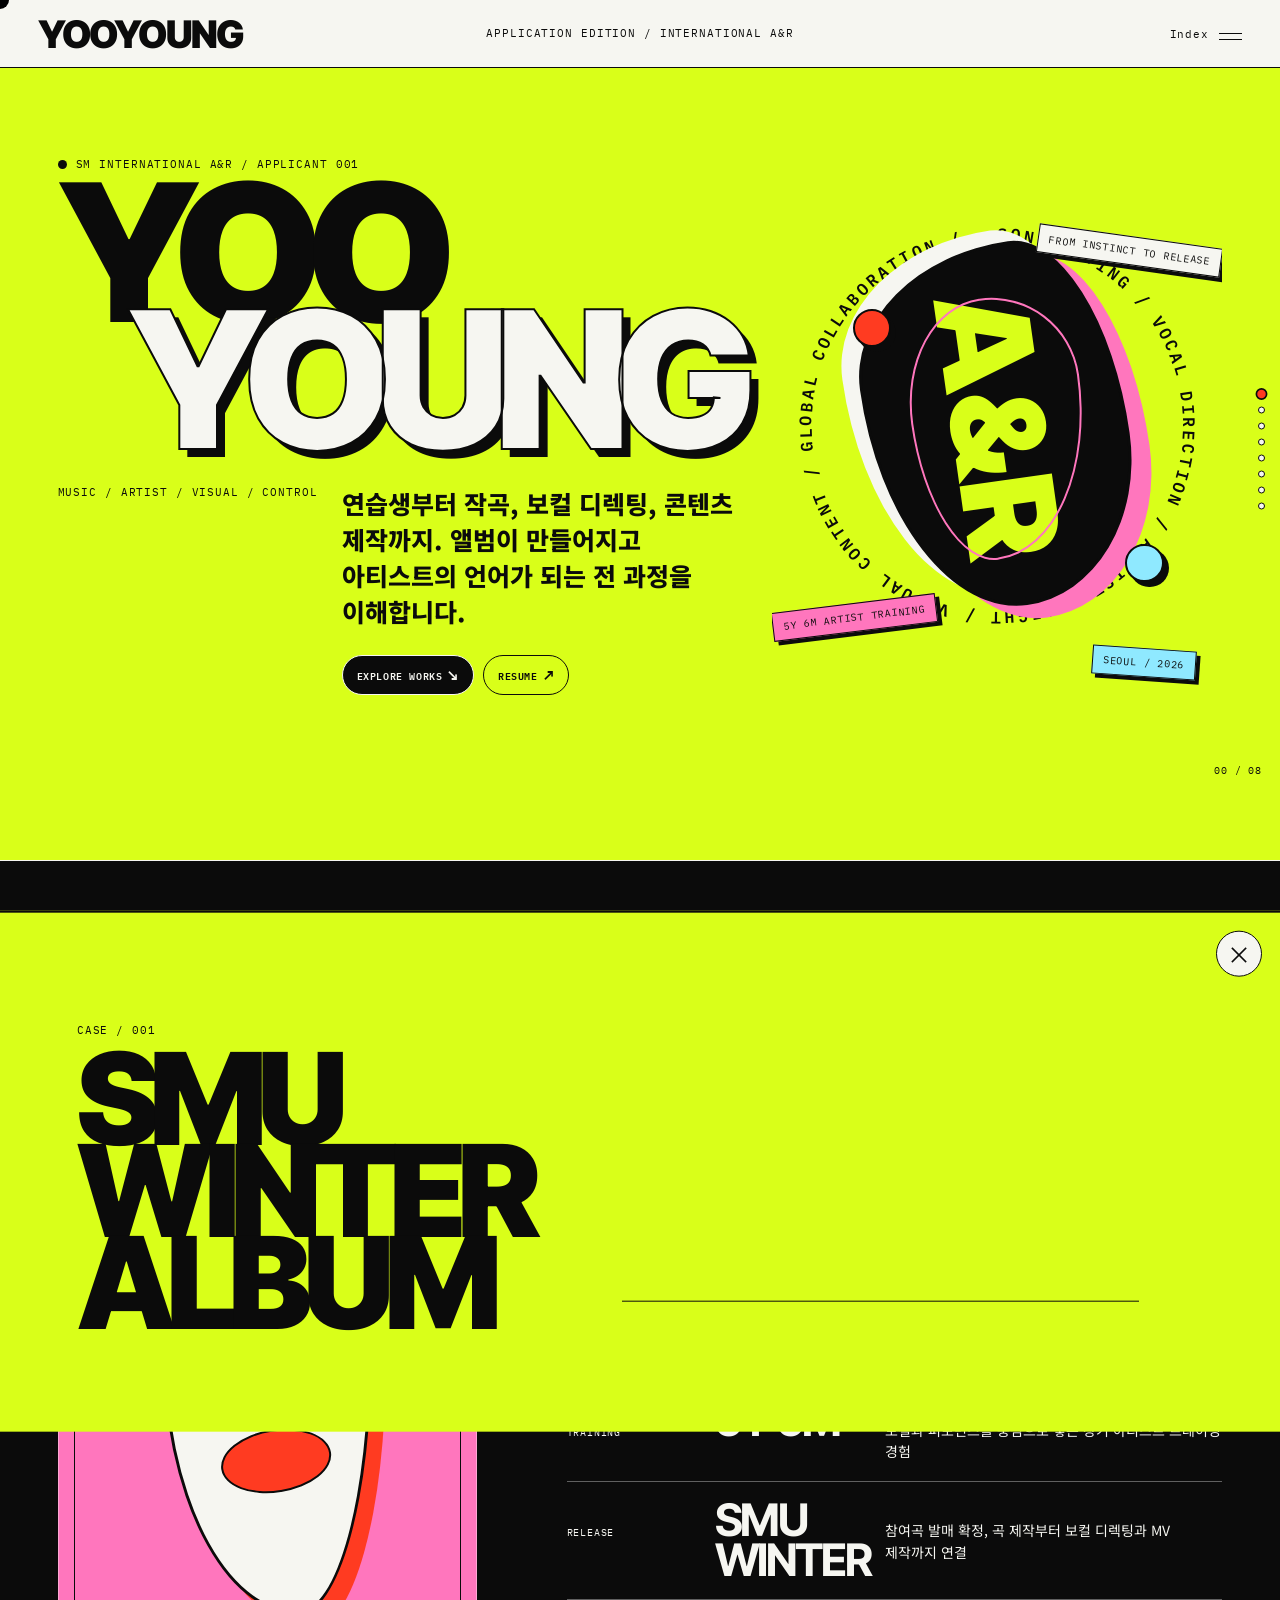
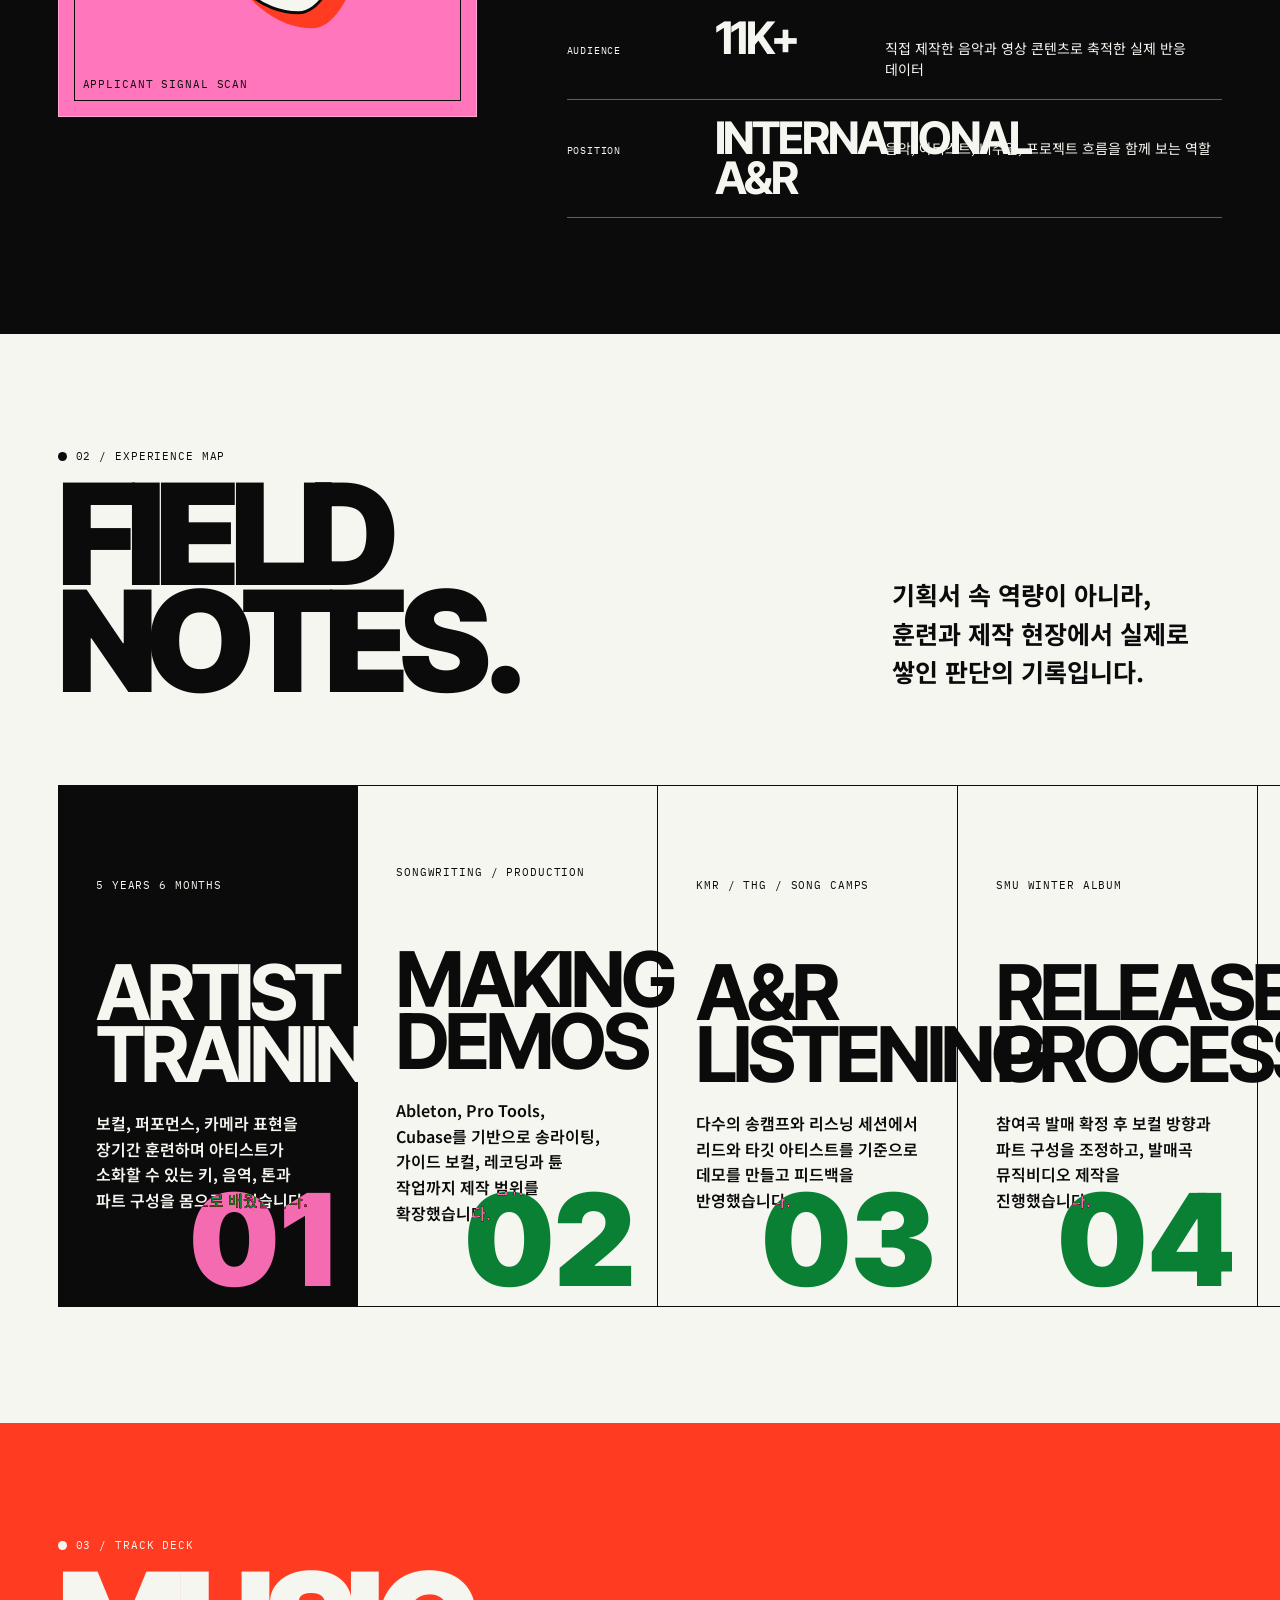
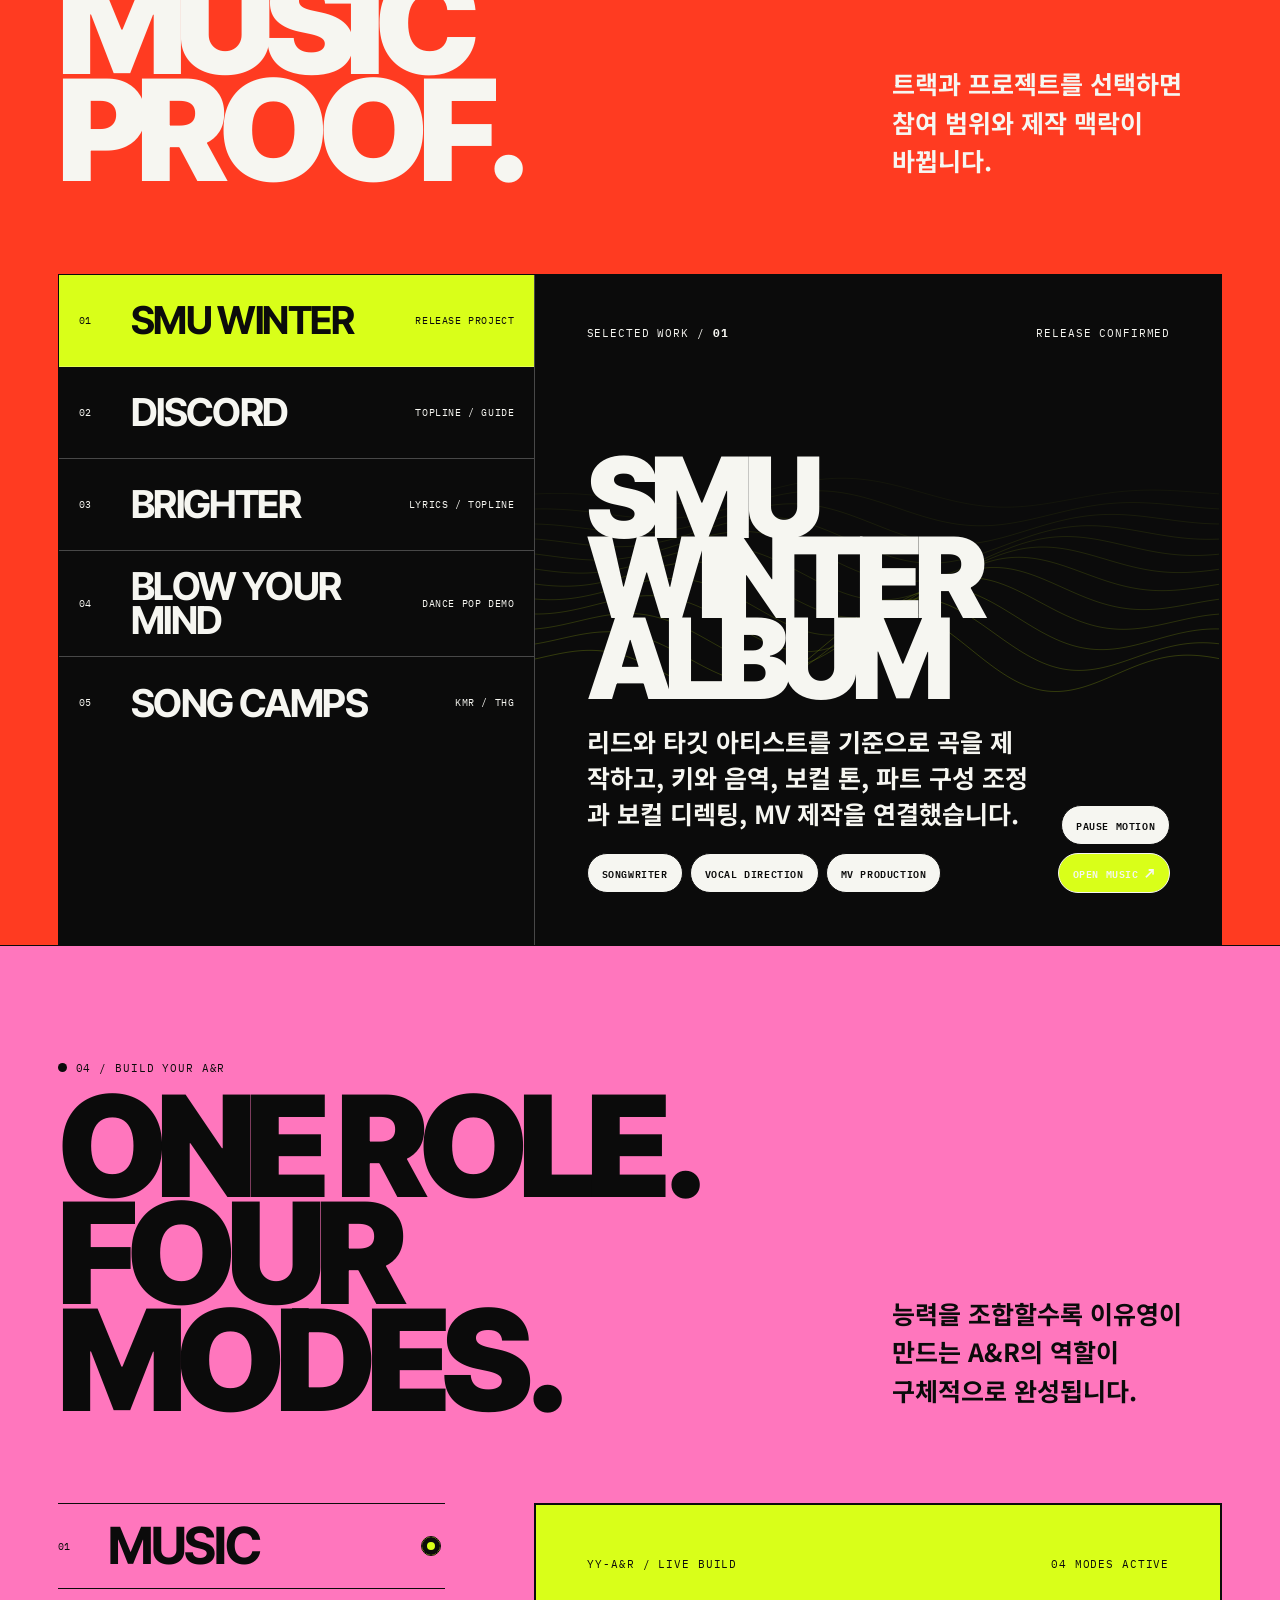
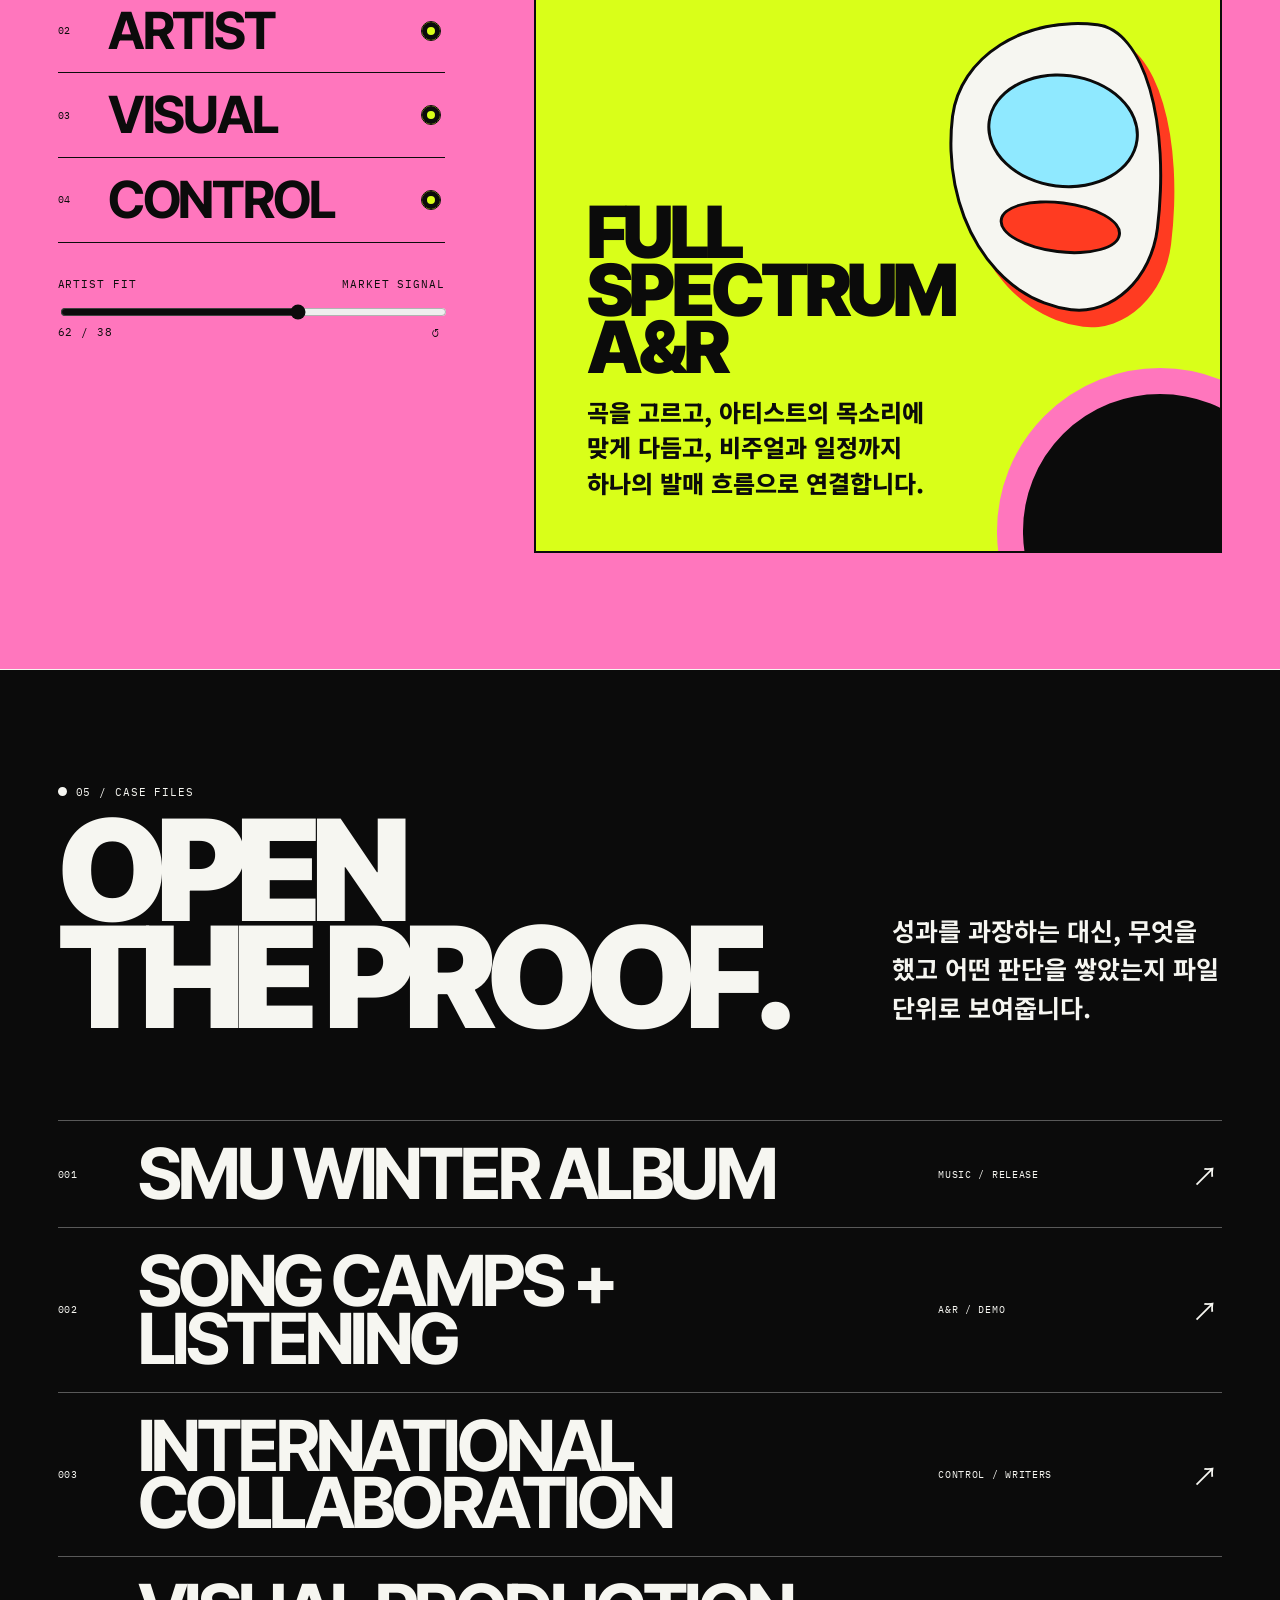
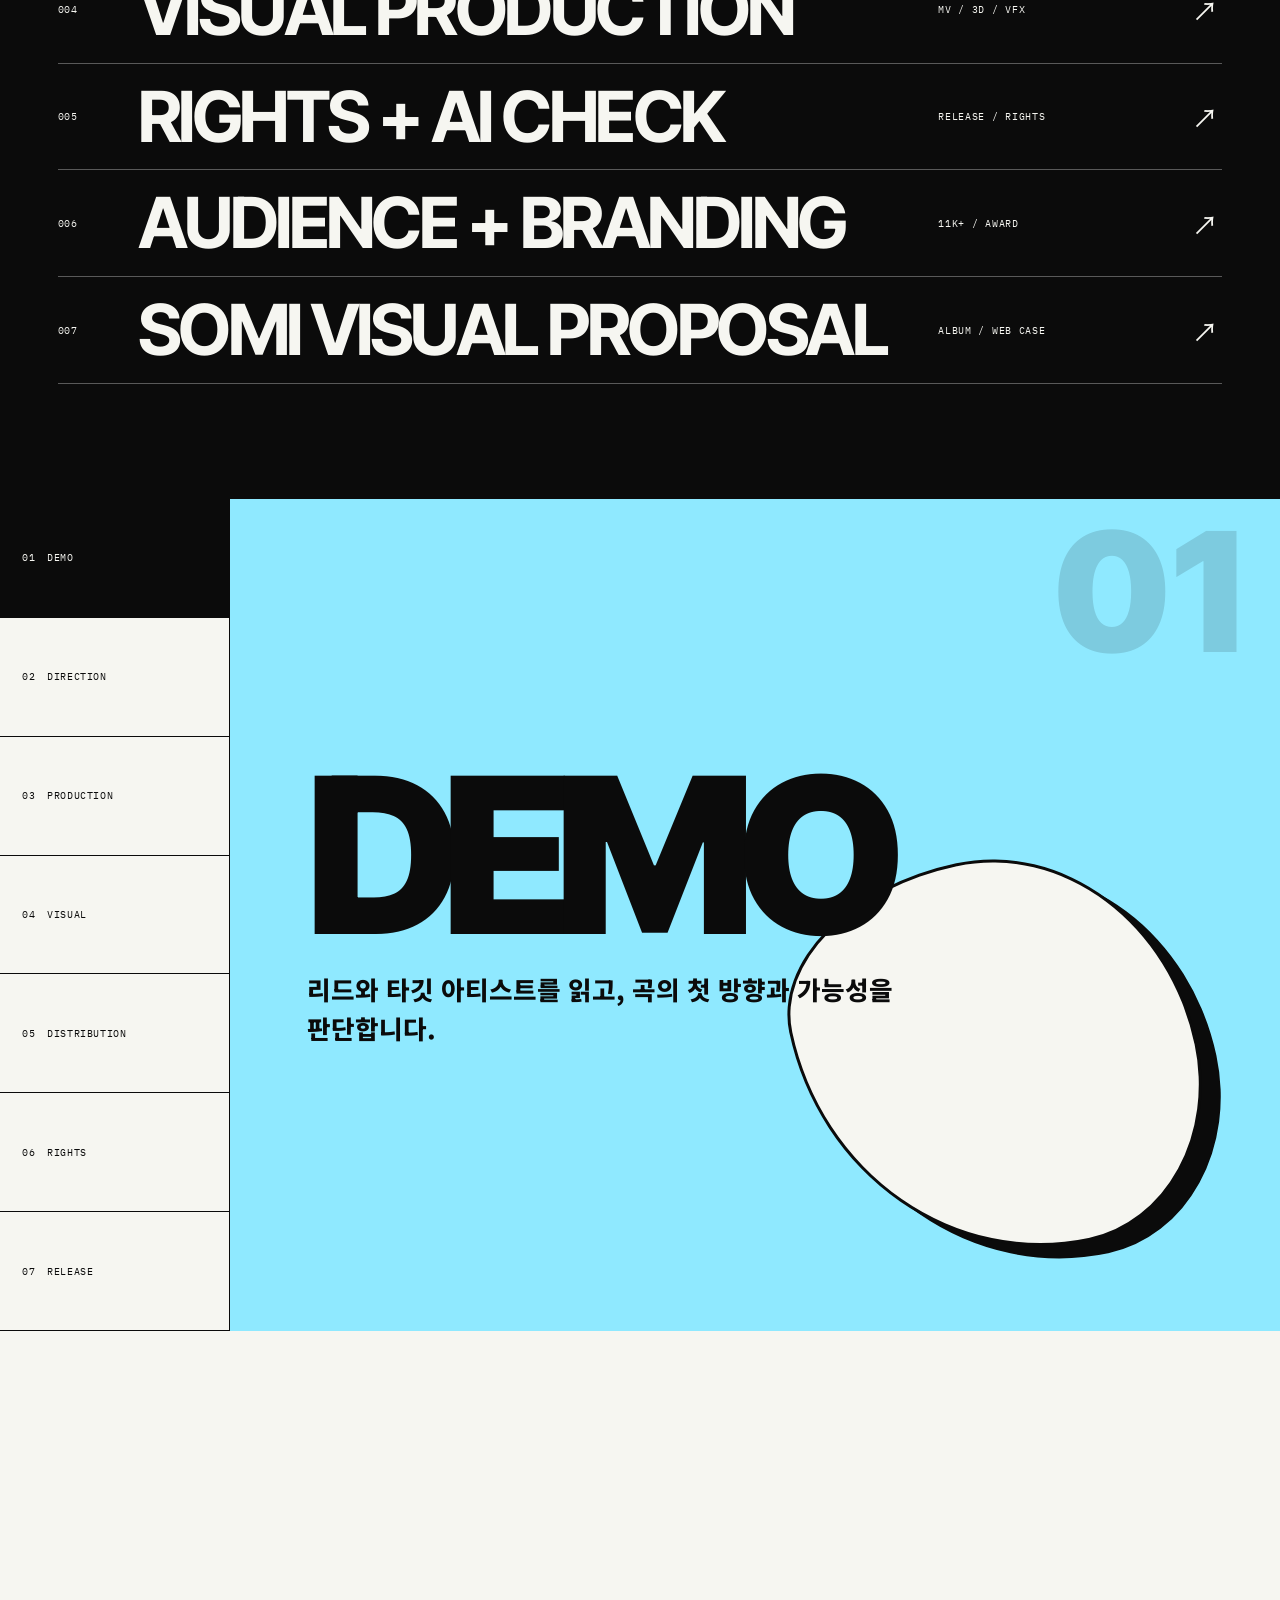
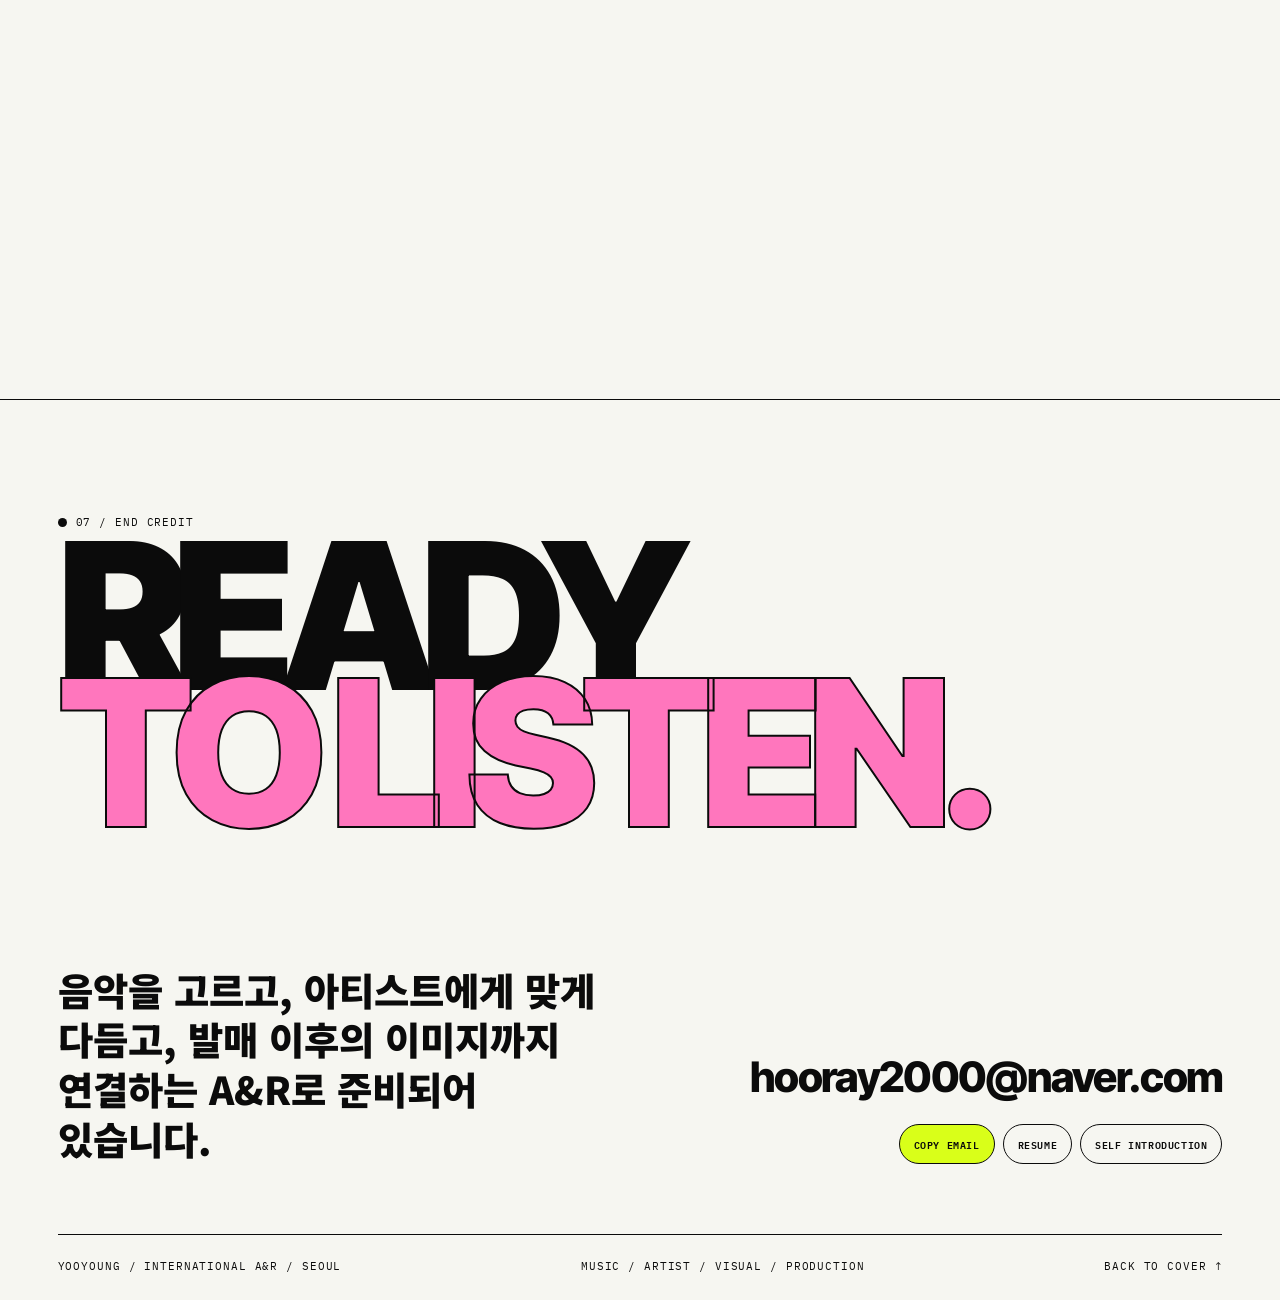
==== commit 5e0ed7ac: "Rebuild YOOYOUNG A&R campaign site" ====
--- a/index.html
+++ b/index.html
@@ -1,92 +1,118 @@
 <!doctype html>
 <html lang="ko">
 <head>
-<meta charset="utf-8" />
-<meta name="viewport" content="width=device-width,initial-scale=1,viewport-fit=cover" />
-<meta name="theme-color" content="#f6f2e8" />
-<meta name="color-scheme" content="light" />
-<meta name="robots" content="noindex,nofollow" />
-<meta property="og:title" content="YOOYOUNG — International A&R Campaign Kit" />
-<meta property="og:description" content="SM International A&R에 맞춘 music, artist insight, visual content, production portfolio." />
-<meta property="og:type" content="website" />
-<meta name="twitter:card" content="summary_large_image" />
-<link rel="icon" href="favicon.svg" type="image/svg+xml" />
-<link rel="manifest" href="site.webmanifest" />
-<title>YOOYOUNG — International A&R Campaign Kit</title>
-<meta name="description" content="YOOYOUNG Lee — SM International A&R optimized campaign portfolio." />
-<link rel="preconnect" href="https://fonts.googleapis.com">
-<link rel="preconnect" href="https://fonts.gstatic.com" crossorigin>
-<link href="https://fonts.googleapis.com/css2?family=IBM+Plex+Mono:wght@400;500;700&family=Inter+Tight:wght@600;700;800;900&family=Noto+Sans+KR:wght@500;700;900&display=swap" rel="stylesheet">
-<style>
-:root{--ink:#151313;--paper:#f6f2e8;--soft:#fffaf0;--blue:#67d9ff;--pink:#ff4f93;--green:#b8ff5a;--red:#ff4b38;--line:rgba(21,19,19,.18);--mono:'IBM Plex Mono',monospace;--sans:'Inter Tight','Noto Sans KR',system-ui,sans-serif;--ease:cubic-bezier(.16,1,.3,1)}
-*{box-sizing:border-box}html{scroll-behavior:smooth}body{margin:0;color:var(--ink);background:var(--paper);font-family:var(--sans);overflow-x:hidden}body:before{content:"";position:fixed;inset:0;z-index:-2;background:linear-gradient(90deg,rgba(21,19,19,.05) 1px,transparent 1px),linear-gradient(rgba(21,19,19,.05) 1px,transparent 1px);background-size:42px 42px}body:after{content:"";position:fixed;right:-18vw;bottom:-28vh;width:58vw;aspect-ratio:1;border:2px solid var(--ink);border-radius:50%;background:var(--blue);z-index:-1}a{color:inherit;text-decoration:none}button{font:inherit;color:inherit;background:none;border:0;cursor:pointer}.shell{min-height:100vh;padding:18px}.frame{min-height:calc(100vh - 36px);border:2px solid var(--ink);background:rgba(255,250,240,.88);box-shadow:8px 8px 0 var(--ink);position:relative;overflow:hidden}.top{position:sticky;top:0;z-index:20;display:flex;align-items:center;justify-content:space-between;gap:14px;padding:14px 16px;border-bottom:2px solid var(--ink);background:rgba(246,242,232,.94);backdrop-filter:blur(12px)}.brand{display:grid;gap:1px;font-weight:900;letter-spacing:-.03em}.brand b{font-size:clamp(24px,4vw,42px);line-height:.85}.brand span,.mono{font-family:var(--mono);font-size:10px;letter-spacing:.1em;text-transform:uppercase}.nav{display:flex;align-items:center;gap:8px;flex-wrap:wrap}.nav a,.nav button,.tag,.cta{display:inline-flex;align-items:center;justify-content:center;min-height:34px;padding:8px 11px;border:2px solid var(--ink);background:var(--soft);box-shadow:4px 4px 0 var(--ink);font:10px var(--mono);font-weight:700;letter-spacing:.08em;text-transform:uppercase}.nav a:hover,.nav button:hover,.cta:hover{transform:translate(-1px,-1px);box-shadow:5px 5px 0 var(--ink)}.menu-toggle{display:none;background:var(--green)}main{position:relative}.section{min-height:calc(100vh - 86px);padding:clamp(42px,7vw,84px) clamp(18px,5vw,72px);display:grid;align-content:center;border-bottom:2px solid var(--ink)}.eyebrow{display:inline-flex;width:max-content;max-width:100%;margin:0 0 16px;padding:7px 10px;border:2px solid var(--ink);background:var(--green);box-shadow:4px 4px 0 var(--ink);font:10px var(--mono);font-weight:700;letter-spacing:.1em;text-transform:uppercase}.h1{margin:0;font-size:clamp(62px,14vw,176px);line-height:.78;letter-spacing:-.08em;text-transform:uppercase}.h1 mark{display:inline-block;background:var(--blue);color:var(--ink);padding:0 .05em;border:2px solid var(--ink);box-shadow:.04em .04em 0 var(--pink)}.lead{max-width:820px;margin:20px 0 0;font-size:clamp(20px,2.5vw,34px);font-weight:900;line-height:1.18;letter-spacing:-.045em}.korean{font-family:'Noto Sans KR',var(--sans)}.hero{grid-template-columns:minmax(0,1.05fr) minmax(300px,.95fr);gap:clamp(24px,5vw,70px);align-items:end}.hero-actions{display:flex;gap:10px;flex-wrap:wrap;margin-top:26px}.cta{background:var(--ink);color:var(--paper);min-height:42px}.cta.alt{background:var(--soft);color:var(--ink)}.pack-grid{display:grid;grid-template-columns:repeat(2,minmax(0,1fr));gap:12px;align-self:stretch}.pack{min-height:180px;padding:16px;border:2px solid var(--ink);background:var(--soft);box-shadow:6px 6px 0 var(--ink);display:flex;flex-direction:column;justify-content:space-between;transition:transform .25s var(--ease),background .25s}.pack:hover{transform:rotate(-1deg) translateY(-6px)}.pack:nth-child(1){background:var(--green)}.pack:nth-child(2){background:var(--blue)}.pack:nth-child(3){background:#fff}.pack:nth-child(4){background:#ffd3df}.pack b{font-size:clamp(28px,4vw,54px);line-height:.84;letter-spacing:-.06em;text-transform:uppercase}.pack small{font:10px var(--mono);font-weight:700;letter-spacing:.1em;text-transform:uppercase}.pack p{margin:12px 0 0;font-weight:800;line-height:1.35}.ticker{position:absolute;left:0;right:0;bottom:0;border-top:2px solid var(--ink);background:var(--ink);color:var(--green);font-size:clamp(24px,4vw,56px);font-weight:900;white-space:nowrap;overflow:hidden}.ticker span{display:inline-block;width:max-content;padding:4px 0;animation:marquee 20s linear infinite}@keyframes marquee{to{transform:translateX(-50%)}}
-.section-head{display:flex;align-items:end;justify-content:space-between;gap:20px;margin-bottom:24px}.section-head p{max-width:620px;margin:0;font-weight:800;line-height:1.45}.scanner{grid-template-columns:.85fr 1.15fr;gap:24px;align-items:stretch}.id-card{position:relative;min-height:560px;border:2px solid var(--ink);box-shadow:8px 8px 0 var(--ink);background:linear-gradient(135deg,#fff,#f0f8ff);padding:22px;overflow:hidden}.id-card:before{content:"";position:absolute;inset:78px 22px auto;height:2px;background:var(--ink);box-shadow:0 54px 0 var(--ink),0 108px 0 var(--ink),0 162px 0 var(--ink)}.id-card h2{position:relative;margin:0;font-size:clamp(44px,7vw,92px);line-height:.8;letter-spacing:-.08em}.id-card .serial{position:absolute;right:18px;top:18px;writing-mode:vertical-rl;font:10px var(--mono);font-weight:700;letter-spacing:.14em}.id-grid{position:absolute;left:22px;right:22px;bottom:22px;display:grid;gap:8px}.id-row{display:grid;grid-template-columns:120px 1fr;gap:12px;padding:10px;border:2px solid var(--ink);background:var(--soft);font-weight:900}.id-row span{font:10px var(--mono);letter-spacing:.1em;text-transform:uppercase}.scan-line{position:absolute;left:0;right:0;height:18px;background:rgba(255,79,147,.5);animation:scan 3.6s var(--ease) infinite}@keyframes scan{0%,100%{top:12%}50%{top:74%}}.cards{display:grid;grid-template-columns:repeat(2,minmax(0,1fr));gap:12px}.card{min-height:176px;padding:18px;border:2px solid var(--ink);box-shadow:6px 6px 0 var(--ink);background:var(--soft)}.card:nth-child(2n){background:var(--blue)}.card:nth-child(3n){background:var(--green)}.card small,.track small,.case small,.step small{font:10px var(--mono);font-weight:700;letter-spacing:.1em;text-transform:uppercase}.card b{display:block;margin:10px 0;font-size:clamp(26px,3.5vw,46px);line-height:.88;letter-spacing:-.055em}.card p{margin:0;font-weight:800;line-height:1.45}.map{display:grid;grid-template-columns:repeat(4,minmax(0,1fr));gap:12px}.node{min-height:300px;padding:18px;border:2px solid var(--ink);background:var(--soft);box-shadow:7px 7px 0 var(--ink);display:flex;flex-direction:column;justify-content:space-between}.node:nth-child(1){background:var(--pink);color:#fff}.node:nth-child(2){background:var(--green)}.node:nth-child(3){background:var(--blue)}.node h3{margin:14px 0;font-size:clamp(32px,4vw,58px);line-height:.85;letter-spacing:-.06em;text-transform:uppercase}.node ul{margin:0;padding-left:18px;font-weight:900;line-height:1.5}
-.deck{display:grid;grid-template-columns:.9fr 1.1fr;gap:16px;align-items:stretch}.track-list{display:grid;gap:10px;align-content:start}.track{display:grid;grid-template-columns:44px 1fr auto;gap:12px;align-items:center;min-height:78px;padding:14px;border:2px solid var(--ink);box-shadow:5px 5px 0 var(--ink);background:var(--soft);text-align:left}.track.active{background:var(--ink);color:var(--paper)}.track b{font-size:clamp(24px,3vw,44px);line-height:.9;letter-spacing:-.05em}.console{position:relative;min-height:520px;padding:22px;border:2px solid var(--ink);box-shadow:8px 8px 0 var(--ink);background:#161616;color:var(--paper);overflow:hidden}.console:before{content:"";position:absolute;inset:0;background:linear-gradient(rgba(255,255,255,.05) 1px,transparent 1px);background-size:100% 18px;opacity:.5}.console-inner{position:relative;z-index:1;display:grid;gap:18px}.meter{height:170px;border:2px solid var(--paper);display:flex;align-items:end;gap:7px;padding:12px}.bar{flex:1;background:var(--green);height:20%;animation:pulse 1.2s ease-in-out infinite alternate}.bar:nth-child(2n){background:var(--blue);animation-delay:.2s}.bar:nth-child(3n){background:var(--pink);animation-delay:.35s}@keyframes pulse{to{height:92%}}.console h3{margin:0;font-size:clamp(42px,6vw,86px);line-height:.8;letter-spacing:-.07em;text-transform:uppercase}.console p{margin:0;font-weight:800;line-height:1.5}.process{display:grid;grid-template-columns:repeat(6,minmax(0,1fr));gap:10px}.step{min-height:210px;padding:14px;border:2px solid var(--ink);box-shadow:6px 6px 0 var(--ink);background:var(--soft)}.step:nth-child(odd){background:var(--green)}.step:nth-child(3n){background:var(--blue)}.step b{display:block;margin-top:18px;font-size:clamp(26px,3.3vw,48px);line-height:.86;letter-spacing:-.055em;text-transform:uppercase}.case-grid{display:grid;grid-template-columns:repeat(2,minmax(0,1fr));gap:14px}.case{min-height:260px;padding:20px;border:2px solid var(--ink);box-shadow:7px 7px 0 var(--ink);background:var(--soft);display:grid;align-content:space-between}.case:nth-child(1){background:var(--blue)}.case:nth-child(2){background:var(--green)}.case:nth-child(3){background:#ffd3df}.case h3{margin:10px 0;font-size:clamp(34px,5vw,70px);line-height:.84;letter-spacing:-.065em;text-transform:uppercase}.case p{margin:0;font-weight:800;line-height:1.45}
-.docs{display:grid;grid-template-columns:repeat(2,minmax(0,1fr));gap:14px;max-width:1000px}.doc{min-height:300px;padding:22px;text-align:left;border:2px solid var(--ink);box-shadow:7px 7px 0 var(--ink);background:var(--soft)}.doc:first-child{background:var(--green)}.doc b{display:block;margin-top:14px;font-size:clamp(54px,8vw,112px);line-height:.78;letter-spacing:-.08em;text-transform:uppercase}.doc span{display:flex;gap:8px;flex-wrap:wrap;margin-top:18px}.contact{grid-template-columns:1fr .78fr;gap:22px;align-items:end}.toolbox{display:flex;gap:8px;flex-wrap:wrap;margin-top:16px}.tag{background:var(--soft)}.contact-card{padding:22px;border:2px solid var(--ink);box-shadow:8px 8px 0 var(--ink);background:var(--soft)}.contact-card p{font-size:clamp(20px,3vw,34px);font-weight:900;line-height:1.14;letter-spacing:-.04em}.toast{position:fixed;left:50%;bottom:24px;z-index:100;transform:translate(-50%,30px);opacity:0;padding:10px 14px;border:2px solid var(--ink);box-shadow:5px 5px 0 var(--ink);background:var(--green);font:10px var(--mono);font-weight:700;letter-spacing:.1em;transition:.25s}.toast.show{opacity:1;transform:translate(-50%,0)}
-.hero{align-items:center}.artifact-wall{position:relative;min-height:min(68vh,650px);border:2px solid var(--ink);box-shadow:8px 8px 0 var(--ink);background:linear-gradient(135deg,#ffd3df 0%,#fffaf0 38%,#67d9ff 100%);overflow:hidden}.artifact-wall:before{content:"YOO YOUNG A&R YOO YOUNG A&R";position:absolute;left:-8%;top:8%;width:130%;font-size:clamp(60px,8vw,118px);font-weight:900;line-height:.75;letter-spacing:-.08em;color:rgba(21,19,19,.08);transform:rotate(-9deg)}.artifact-wall:after{content:"";position:absolute;inset:18px;border:2px dashed rgba(21,19,19,.55);pointer-events:none}.face-object{position:absolute;left:50%;top:47%;width:min(55%,300px);aspect-ratio:.8;transform:translate(-50%,-50%) rotate(-7deg);border:2px solid var(--ink);border-radius:46% 54% 50% 44%/42% 48% 52% 58%;background:var(--soft);box-shadow:10px 10px 0 var(--pink),-10px -8px 0 var(--green);animation:float 4.6s ease-in-out infinite}.face-object i{position:absolute;display:block}.eye{top:30%;width:42px;height:54px;border:2px solid var(--ink);border-radius:50%;background:var(--blue)}.eye.left{left:24%}.eye.right{right:24%;transform:rotate(12deg)}.eye:after{content:"";position:absolute;left:14px;top:14px;width:10px;height:10px;border-radius:50%;background:var(--ink)}.mouth{left:50%;bottom:24%;width:112px;height:38px;transform:translateX(-50%) rotate(3deg);border:2px solid var(--ink);border-radius:0 0 80px 80px;background:var(--red)}.wire{position:absolute;border:2px solid var(--ink);border-color:var(--ink) transparent transparent transparent;border-radius:50%;opacity:.95}.wire.one{left:7%;top:9%;width:44%;height:52%;transform:rotate(35deg)}.wire.two{right:5%;bottom:3%;width:56%;height:48%;transform:rotate(-28deg)}.scribble{position:absolute;font:10px var(--mono);font-weight:700;letter-spacing:.06em;text-transform:uppercase;background:var(--soft);border:2px solid var(--ink);box-shadow:4px 4px 0 var(--ink);padding:8px 10px;max-width:170px}.scribble.a{left:6%;bottom:13%;transform:rotate(8deg);background:var(--green)}.scribble.b{right:6%;top:12%;transform:rotate(-10deg);background:var(--pink);color:#fff}.scribble.c{right:10%;bottom:20%;transform:rotate(6deg);background:var(--blue)}.mini-pack{position:absolute;left:8%;top:15%;display:grid;gap:6px}.mini-pack span{display:block;width:92px;padding:7px 8px;border:2px solid var(--ink);background:var(--soft);box-shadow:3px 3px 0 var(--ink);font:9px var(--mono);font-weight:700;text-transform:uppercase}.mini-pack span:nth-child(2){margin-left:28px;background:var(--green)}.mini-pack span:nth-child(3){margin-left:9px;background:var(--blue)}@keyframes float{50%{transform:translate(-50%,-54%) rotate(5deg) scale(1.03)}}@media(max-width:980px){.hero,.scanner,.deck,.contact{grid-template-columns:1fr}.pack-grid,.cards,.map,.case-grid,.docs{grid-template-columns:1fr 1fr}.process{grid-template-columns:repeat(3,minmax(0,1fr))}.section{min-height:auto}.console,.id-card{min-height:460px}.artifact-wall{min-height:520px}}@media(max-width:680px){.shell{padding:10px}.frame{min-height:calc(100vh - 20px);box-shadow:5px 5px 0 var(--ink)}.top{align-items:flex-start}.nav{display:none;position:absolute;left:10px;right:10px;top:70px;padding:10px;border:2px solid var(--ink);box-shadow:5px 5px 0 var(--ink);background:var(--paper)}.nav.open{display:flex}.menu-toggle{display:inline-flex}.section{padding:40px 16px}.h1{font-size:clamp(58px,21vw,100px)}.pack-grid,.cards,.map,.case-grid,.docs,.process{grid-template-columns:1fr}.track{grid-template-columns:36px 1fr}.track small{grid-column:2}.id-row{grid-template-columns:1fr}.ticker{position:relative;margin:20px -16px -40px}.console,.id-card{min-height:400px}.artifact-wall{min-height:440px}.face-object{width:62%}.scribble{max-width:138px}.scribble.a{left:5%;bottom:8%}.scribble.b{right:4%;top:9%}.scribble.c{right:6%;bottom:23%}}@media(prefers-reduced-motion:reduce){*,*:before,*:after{animation-duration:.01ms!important;animation-iteration-count:1!important;transition-duration:.01ms!important;scroll-behavior:auto!important}}
-</style>
+  <meta charset="utf-8">
+  <meta name="viewport" content="width=device-width,initial-scale=1,viewport-fit=cover">
+  <meta name="description" content="이유영의 SM International A&R 지원을 위한 음악, 아티스트 인사이트, 비주얼, 프로덕션 포트폴리오.">
+  <meta name="robots" content="noindex,nofollow">
+  <meta name="theme-color" content="#d9ff19">
+  <meta property="og:title" content="YOOYOUNG - International A&R">
+  <meta property="og:description" content="From artist instinct to release control.">
+  <title>YOOYOUNG - International A&R</title>
+  <link rel="icon" href="favicon.svg" type="image/svg+xml">
+  <link rel="preconnect" href="https://fonts.googleapis.com">
+  <link rel="preconnect" href="https://fonts.gstatic.com" crossorigin>
+  <link href="https://fonts.googleapis.com/css2?family=IBM+Plex+Mono:wght@400;500;600&family=Inter+Tight:wght@500;600;700;800;900&family=Noto+Sans+KR:wght@400;500;700;900&display=swap" rel="stylesheet">
+  <style>
+    :root{--ink:#0b0b0b;--paper:#f6f6f1;--acid:#d9ff19;--pink:#ff76bd;--red:#ff3b21;--ice:#8fe9ff;--lilac:#c9b6ff;--display:"Inter Tight",Arial,sans-serif;--body:"Noto Sans KR","Apple SD Gothic Neo",Arial,sans-serif;--mono:"IBM Plex Mono",monospace;--ease:cubic-bezier(.2,.78,.2,1);--header:68px}
+    *{box-sizing:border-box}html{scroll-behavior:smooth;background:var(--ink)}body{margin:0;color:var(--ink);background:var(--paper);font-family:var(--body);overflow-x:hidden}body.menu-open,body.modal-open{overflow:hidden}button,a,input{font:inherit}button,a{color:inherit}button{border:0;background:none;cursor:pointer}a{text-decoration:none}::selection{color:var(--paper);background:var(--ink)}
+    .skip{position:fixed;left:12px;top:-60px;z-index:300;padding:10px 14px;background:var(--acid);border:1px solid var(--ink)}.skip:focus{top:12px}
+    .mono{font-family:var(--mono);font-size:11px;line-height:1.35;letter-spacing:.08em;text-transform:uppercase}.kicker{display:flex;align-items:center;gap:9px;margin:0 0 18px;font-family:var(--mono);font-size:11px;letter-spacing:.08em;text-transform:uppercase}.kicker:before{content:"";width:9px;height:9px;border-radius:50%;background:currentColor}.display{margin:0;font-family:var(--display);font-size:clamp(68px,11vw,166px);font-weight:900;line-height:.76;letter-spacing:-.065em;text-transform:uppercase}.body-copy{font-size:clamp(17px,2vw,25px);font-weight:700;line-height:1.55;word-break:keep-all}.section{position:relative;border-top:1px solid currentColor;overflow:clip}.section-inner{width:min(100%,1600px);margin:0 auto;padding:clamp(72px,9vw,144px) clamp(18px,4.5vw,72px)}.section-head{display:grid;grid-template-columns:minmax(0,1.4fr) minmax(260px,.6fr);align-items:end;gap:clamp(28px,5vw,90px);margin-bottom:clamp(48px,7vw,110px)}.section-head .body-copy{max-width:540px;margin:0 0 4px}
+    .pill{display:inline-flex;align-items:center;justify-content:center;gap:6px;min-height:40px;padding:9px 14px;border:1px solid currentColor;border-radius:999px;font-family:var(--mono);font-size:10px;font-weight:600;letter-spacing:.06em;text-transform:uppercase;transition:transform .25s var(--ease),background .25s,color .25s}.pill:hover,.pill:focus-visible{transform:translateY(-3px)}.pill.solid{color:var(--paper);background:var(--ink)}.pill.acid{background:var(--acid)}.pill.white{color:var(--ink);background:var(--paper)}.arrow{font-size:16px;line-height:0}
+    .loader{position:fixed;inset:0;z-index:400;display:grid;place-items:center;color:var(--acid);background:var(--ink);transition:clip-path .8s var(--ease);clip-path:inset(0)}.loader.done{clip-path:inset(0 0 100% 0);pointer-events:none}.loader-word{font-family:var(--display);font-size:clamp(46px,10vw,140px);font-weight:900;letter-spacing:-.06em}.loader-word span{display:inline-block;animation:loader-bend .7s var(--ease) infinite alternate}.loader-word span:nth-child(2){animation-delay:.08s}.loader-word span:nth-child(3){animation-delay:.16s}.loader-word span:nth-child(4){animation-delay:.24s}.loader-word span:nth-child(5){animation-delay:.32s}.loader-word span:nth-child(6){animation-delay:.4s}.loader-word span:nth-child(7){animation-delay:.48s}.loader-word span:nth-child(8){animation-delay:.56s}@keyframes loader-bend{to{transform:translateY(-.18em) rotate(5deg)}}
+    .site-header{position:sticky;top:0;z-index:100;height:var(--header);display:grid;grid-template-columns:1fr auto 1fr;align-items:center;padding:0 clamp(14px,3vw,38px);border-bottom:1px solid var(--ink);background:rgba(246,246,241,.94);backdrop-filter:blur(16px)}.brand{justify-self:start;font-family:var(--display);font-size:clamp(24px,3vw,38px);font-weight:900;line-height:1;letter-spacing:-.05em}.edition{justify-self:center}.index-button{justify-self:end;display:flex;align-items:center;gap:10px;padding:10px 0;font-family:var(--mono);font-size:11px;letter-spacing:.08em}.index-button i,.index-button i:before{display:block;width:23px;height:1px;background:currentColor;transition:transform .3s var(--ease)}.index-button i{position:relative}.index-button i:before{content:"";position:absolute;top:6px}.menu-open .index-button i{transform:translateY(3px) rotate(45deg)}.menu-open .index-button i:before{transform:translateY(-6px) rotate(90deg)}
+    .progress{position:fixed;right:15px;top:50%;z-index:90;display:grid;gap:9px;transform:translateY(-50%)}.progress a{width:7px;height:7px;border:1px solid var(--ink);border-radius:50%;background:var(--paper);transition:transform .25s,background .25s}.progress a.active{transform:scale(1.7);background:var(--red)}
+    .index-menu{position:fixed;inset:0;z-index:80;display:grid;grid-template-rows:var(--header) 1fr;visibility:hidden;color:var(--paper);background:var(--ink);clip-path:inset(0 0 100% 0);transition:clip-path .65s var(--ease),visibility 0s .65s}.menu-open .index-menu{visibility:visible;clip-path:inset(0);transition:clip-path .65s var(--ease),visibility 0s}.menu-spacer{border-bottom:1px solid rgba(255,255,255,.25)}.menu-content{display:grid;grid-template-columns:1.25fr .75fr;gap:48px;align-items:end;padding:clamp(86px,9vw,140px) clamp(18px,5vw,76px) clamp(30px,4vw,58px)}.menu-links{display:grid}.menu-link{display:grid;grid-template-columns:44px 1fr auto;gap:14px;align-items:baseline;padding:9px 0;border-bottom:1px solid rgba(255,255,255,.22);font-family:var(--display);text-align:left}.menu-link span{font-family:var(--mono);font-size:10px;letter-spacing:.08em}.menu-link b{font-size:clamp(42px,7vw,104px);line-height:.8;letter-spacing:-.055em;text-transform:uppercase;transition:padding .25s var(--ease),color .25s}.menu-link:hover b,.menu-link:focus-visible b{padding-left:3vw;color:var(--acid)}.menu-link em{font-family:var(--mono);font-size:11px;font-style:normal}.menu-side{align-self:stretch;display:flex;flex-direction:column;justify-content:space-between;border-left:1px solid rgba(255,255,255,.22);padding-left:28px}.menu-side strong{font-family:var(--display);font-size:clamp(44px,7vw,100px);line-height:.8;letter-spacing:-.06em;text-transform:uppercase;color:var(--pink)}.menu-side p{max-width:310px;margin:0;font-size:15px;line-height:1.6}
+    .cover{min-height:88svh;color:var(--ink);background:var(--acid)}.cover-inner{position:relative;min-height:calc(88svh - var(--header));display:grid;grid-template-columns:minmax(0,1.2fr) minmax(330px,.8fr);align-items:center;gap:3vw;padding:clamp(24px,4vw,58px) clamp(18px,4.5vw,72px) 64px}.cover-copy{position:relative;z-index:3}.cover-title{margin:0;font-family:var(--display);font-size:clamp(84px,15vw,238px);font-weight:900;line-height:.66;letter-spacing:-.08em;text-transform:uppercase}.cover-title span{display:block}.cover-title span:nth-child(2){margin-left:.36em;color:var(--paper);-webkit-text-stroke:2px var(--ink);text-shadow:8px 8px 0 var(--ink)}.cover-intro{display:grid;grid-template-columns:auto minmax(0,620px);gap:24px;align-items:start;margin-top:42px}.cover-intro p{margin:0;font-size:clamp(17px,2vw,25px);font-weight:800;line-height:1.45;word-break:keep-all}.cover-actions{display:flex;flex-wrap:wrap;gap:9px;margin-top:25px}.specimen-stage{position:relative;min-height:min(69svh,720px);isolation:isolate}.orbit{position:absolute;inset:2%;animation:spin 24s linear infinite}.orbit svg{width:100%;height:100%;overflow:visible}.orbit text{font-family:var(--mono);font-size:23px;font-weight:600;letter-spacing:4px;fill:var(--ink)}@keyframes spin{to{transform:rotate(360deg)}}.specimen{--mx:0;--my:0;position:absolute;left:50%;top:50%;width:min(58%,330px);aspect-ratio:.72;transform:translate(calc(-50% + var(--mx)*18px),calc(-50% + var(--my)*18px)) rotate(calc(-8deg + var(--mx)*6deg));border:3px solid var(--ink);border-radius:64% 36% 48% 52% / 35% 57% 43% 65%;background:var(--ink);box-shadow:18px 15px 0 var(--pink),-16px -13px 0 var(--paper);transition:border-radius .7s var(--ease),transform .18s linear;overflow:hidden}.specimen:before{content:"A&R";position:absolute;left:50%;top:50%;transform:translate(-50%,-50%) rotate(90deg);font-family:var(--display);font-size:clamp(78px,10vw,150px);font-weight:900;line-height:.7;color:var(--acid)}.specimen:after{content:"";position:absolute;left:17%;top:14%;width:66%;height:72%;border:2px solid var(--pink);border-radius:49% 51% 61% 39% / 44% 34% 66% 56%;animation:shape-shift 5s var(--ease) infinite alternate}@keyframes shape-shift{to{border-radius:35% 65% 42% 58% / 67% 47% 53% 33%;transform:rotate(24deg)}}.pierce{position:absolute;z-index:3;width:clamp(22px,3vw,48px);aspect-ratio:1;border:2px solid var(--ink);border-radius:50%;background:var(--red);box-shadow:5px 5px 0 var(--ink)}.pierce.a{left:18%;top:29%}.pierce.b{right:13%;bottom:22%;background:var(--ice)}.stamp{position:absolute;z-index:4;padding:7px 10px;border:1px solid var(--ink);font-family:var(--mono);font-size:10px;letter-spacing:.08em;text-transform:uppercase;background:var(--paper);box-shadow:4px 4px 0 var(--ink)}.stamp.a{right:0;top:16%;transform:rotate(8deg)}.stamp.b{left:0;bottom:13%;transform:rotate(-7deg);background:var(--pink)}.stamp.c{right:6%;bottom:5%;transform:rotate(4deg);background:var(--ice)}.cover-index{position:absolute;right:18px;bottom:15px;font-family:var(--mono);font-size:10px;letter-spacing:.08em}
+    .scanner{color:var(--paper);background:var(--ink)}.scanner .section-inner{min-height:100svh;display:grid;align-content:center}.scan-layout{display:grid;grid-template-columns:minmax(320px,.78fr) minmax(0,1.22fr);gap:clamp(44px,7vw,120px);align-items:center}.scan-object{position:relative;min-height:640px;border:1px solid rgba(255,255,255,.35);background:var(--pink);overflow:hidden}.scan-object:before{content:"";position:absolute;inset:15px;border:1px solid var(--ink)}.scan-figure{position:absolute;left:50%;top:48%;width:50%;height:72%;transform:translate(-50%,-50%);border:3px solid var(--ink);border-radius:50% 50% 35% 65% / 42% 43% 57% 58%;background:var(--paper);box-shadow:14px 14px 0 var(--red)}.scan-figure:before,.scan-figure:after{content:"";position:absolute;border:2px solid var(--ink);border-radius:50%;background:var(--ice)}.scan-figure:before{left:19%;top:26%;width:24%;height:15%}.scan-figure:after{right:13%;top:23%;width:34%;height:24%;background:var(--acid)}.scan-mouth{position:absolute;left:27%;right:18%;bottom:26%;height:14%;border:2px solid var(--ink);border-radius:50%;background:var(--red);transform:rotate(-9deg)}.scan-line{position:absolute;left:0;right:0;top:8%;z-index:5;height:12px;background:var(--acid);box-shadow:0 0 28px var(--acid);animation:scan 3.8s var(--ease) infinite}@keyframes scan{50%{top:88%}}.scan-no{position:absolute;z-index:6;right:26px;top:26px;font-family:var(--display);font-size:clamp(52px,7vw,94px);font-weight:900;letter-spacing:-.06em}.scan-label{position:absolute;z-index:6;left:24px;bottom:24px;color:var(--ink)}.identity h2{font-size:clamp(74px,10vw,154px)}.identity-intro{max-width:840px;margin:38px 0 54px;font-size:clamp(20px,2.4vw,34px);font-weight:800;line-height:1.4;word-break:keep-all}.identity-table{border-top:1px solid rgba(255,255,255,.35)}.identity-row{display:grid;grid-template-columns:130px minmax(110px,.45fr) 1fr;gap:18px;align-items:baseline;padding:18px 0;border-bottom:1px solid rgba(255,255,255,.35)}.identity-row span{font-family:var(--mono);font-size:10px;letter-spacing:.08em;text-transform:uppercase}.identity-row strong{font-family:var(--display);font-size:clamp(27px,3.5vw,52px);line-height:.9;letter-spacing:-.045em;text-transform:uppercase}.identity-row p{margin:0;font-size:14px;line-height:1.55;word-break:keep-all}
+    .experience{background:var(--paper)}.experience .section-inner{padding-right:0}.experience .section-head{padding-right:clamp(18px,4.5vw,72px)}.timeline-track{display:grid;grid-auto-flow:column;grid-auto-columns:minmax(300px,35vw);overflow-x:auto;overscroll-behavior-x:contain;scroll-snap-type:x mandatory;border-top:1px solid var(--ink);border-bottom:1px solid var(--ink);scrollbar-width:thin}.timeline-item{position:relative;min-height:520px;padding:28px clamp(20px,3vw,42px);border-right:1px solid var(--ink);scroll-snap-align:start;text-align:left;transition:color .3s,background .3s}.timeline-item:hover,.timeline-item:focus-visible,.timeline-item.active{color:var(--paper);background:var(--ink)}.timeline-item .time{display:block;margin-bottom:70px;font-family:var(--mono);font-size:11px;letter-spacing:.08em}.timeline-item b{display:block;font-family:var(--display);font-size:clamp(48px,6vw,90px);line-height:.8;letter-spacing:-.055em;text-transform:uppercase}.timeline-item p{max-width:390px;margin:26px 0 0;font-size:16px;font-weight:600;line-height:1.6;word-break:keep-all}.timeline-item .ordinal{position:absolute;right:22px;bottom:14px;font-family:var(--display);font-size:clamp(90px,10vw,150px);font-weight:900;line-height:.8;color:var(--pink);mix-blend-mode:difference}
+    .tracks{color:var(--paper);background:var(--red)}.tracks .section-inner{padding-bottom:0}.deck{display:grid;grid-template-columns:minmax(300px,.82fr) minmax(0,1.18fr);border:1px solid var(--ink);border-bottom:0;background:var(--ink)}.track-list{border-right:1px solid rgba(255,255,255,.25)}.track-button{width:100%;display:grid;grid-template-columns:38px 1fr auto;gap:14px;align-items:center;min-height:92px;padding:18px 20px;border-bottom:1px solid rgba(255,255,255,.25);color:var(--paper);text-align:left;transition:color .25s,background .25s}.track-button:last-child{border-bottom:0}.track-button span,.track-button small{font-family:var(--mono);font-size:10px;letter-spacing:.06em;text-transform:uppercase}.track-button b{font-family:var(--display);font-size:clamp(26px,3vw,43px);line-height:.9;letter-spacing:-.04em;text-transform:uppercase}.track-button:hover,.track-button:focus-visible,.track-button.active{color:var(--ink);background:var(--acid)}.track-console{position:relative;min-height:670px;padding:clamp(24px,4vw,60px);display:flex;flex-direction:column;justify-content:space-between;overflow:hidden}.wave{position:absolute;inset:0;width:100%;height:100%;opacity:.55}.console-top,.console-bottom{position:relative;z-index:2}.console-top{display:flex;justify-content:space-between;gap:20px}.console-title{max-width:860px;margin:46px 0 24px;font-family:var(--display);font-size:clamp(70px,10vw,152px);font-weight:900;line-height:.72;letter-spacing:-.07em;text-transform:uppercase;overflow-wrap:anywhere}.console-role{max-width:720px;margin:0 0 22px;font-size:clamp(17px,2vw,25px);font-weight:700;line-height:1.45}.console-bottom{display:flex;align-items:flex-end;justify-content:space-between;gap:24px}.console-meta{display:flex;flex-wrap:wrap;gap:7px}.console-actions{display:flex;gap:8px;flex-wrap:wrap;justify-content:flex-end}
+    .builder{background:var(--pink)}.builder-layout{display:grid;grid-template-columns:minmax(300px,.72fr) minmax(0,1.28fr);gap:clamp(36px,7vw,110px);align-items:stretch}.builder-controls{border-top:1px solid var(--ink)}.mode-toggle{position:relative;width:100%;display:grid;grid-template-columns:36px 1fr 24px;gap:14px;align-items:center;padding:20px 0;border-bottom:1px solid var(--ink);text-align:left}.mode-toggle span{font-family:var(--mono);font-size:10px}.mode-toggle b{font-family:var(--display);font-size:clamp(31px,4vw,52px);line-height:.85;letter-spacing:-.04em;text-transform:uppercase}.mode-toggle i{width:20px;height:20px;border:1px solid var(--ink);border-radius:50%;transition:box-shadow .25s,background .25s}.mode-toggle.active i{background:var(--acid);box-shadow:inset 0 0 0 5px var(--ink)}.balance{margin-top:34px}.balance-head{display:flex;justify-content:space-between;margin-bottom:10px}.balance input{width:100%;accent-color:var(--ink)}.builder-output{position:relative;min-height:650px;display:flex;flex-direction:column;justify-content:space-between;padding:clamp(24px,4vw,54px);border:2px solid var(--ink);background:var(--acid);overflow:hidden}.builder-output:after{content:"";position:absolute;right:-7%;bottom:-16%;width:48%;aspect-ratio:1;border:40px solid var(--pink);border-radius:50%;background:var(--ink)}.build-code{display:flex;justify-content:space-between;position:relative;z-index:2}.build-object{--build-scale:1;position:absolute;left:50%;top:46%;width:min(45%,290px);aspect-ratio:.76;transform:translate(-50%,-50%) scale(var(--build-scale)) rotate(-5deg);border:3px solid var(--ink);border-radius:52% 48% 67% 33% / 32% 59% 41% 68%;background:var(--paper);box-shadow:14px 14px 0 var(--red);transition:border-radius .55s var(--ease),transform .55s var(--ease),background .4s}.build-object:before{content:"";position:absolute;left:16%;top:18%;width:68%;height:38%;border:3px solid var(--ink);border-radius:50%;background:var(--ice)}.build-object:after{content:"";position:absolute;left:27%;right:16%;bottom:19%;height:16%;border:3px solid var(--ink);border-radius:50%;background:var(--red)}.builder-output[data-count="1"] .build-object{border-radius:70% 30% 40% 60% / 45% 30% 70% 55%}.builder-output[data-count="2"] .build-object{border-radius:40% 60% 70% 30% / 60% 35% 65% 40%;background:var(--ice)}.builder-output[data-count="3"] .build-object{border-radius:31% 69% 42% 58% / 63% 37% 63% 37%;background:var(--lilac)}.builder-output[data-count="4"] .build-object{border-radius:61% 39% 35% 65% / 38% 68% 32% 62%;transform:translate(-50%,-50%) scale(var(--build-scale)) rotate(7deg)}.output-copy{position:relative;z-index:2;max-width:720px;margin-top:auto}.output-copy h3{margin:0 0 18px;font-family:var(--display);font-size:clamp(48px,6.5vw,98px);font-weight:900;line-height:.8;letter-spacing:-.055em;text-transform:uppercase}.output-copy p{max-width:650px;margin:0;font-size:clamp(17px,2vw,24px);font-weight:800;line-height:1.48;word-break:keep-all}
+    .files{color:var(--paper);background:var(--ink)}.case-index{border-top:1px solid rgba(255,255,255,.32)}.case-row{position:relative;width:100%;display:grid;grid-template-columns:60px minmax(0,1fr) minmax(170px,.3fr) 30px;gap:20px;align-items:center;padding:24px 0;border-bottom:1px solid rgba(255,255,255,.32);color:var(--paper);text-align:left;overflow:hidden}.case-row:before{content:"";position:absolute;inset:0;background:var(--acid);transform:translateX(-101%);transition:transform .45s var(--ease)}.case-row:hover:before,.case-row:focus-visible:before{transform:translateX(0)}.case-row:hover,.case-row:focus-visible{color:var(--ink)}.case-row>*{position:relative;z-index:2}.case-row span,.case-row small{font-family:var(--mono);font-size:10px;letter-spacing:.07em;text-transform:uppercase}.case-row b{font-family:var(--display);font-size:clamp(38px,5.5vw,78px);line-height:.82;letter-spacing:-.05em;text-transform:uppercase}.case-row em{font-size:26px;font-style:normal}
+    .story{height:700svh;color:var(--ink);background:var(--paper)}.story-stage{position:sticky;top:var(--header);height:calc(100svh - var(--header));display:grid;grid-template-columns:230px 1fr;overflow:hidden}.story-nav{display:grid;grid-template-rows:repeat(7,1fr);border-right:1px solid var(--ink)}.story-step{display:flex;align-items:center;gap:12px;padding:0 22px;border-bottom:1px solid var(--ink);font-family:var(--mono);font-size:10px;letter-spacing:.06em;text-transform:uppercase;transition:color .3s,background .3s}.story-step.active{color:var(--paper);background:var(--ink)}.story-view{position:relative;display:grid;align-content:center;padding:clamp(24px,6vw,100px);background:var(--story-color,var(--ice));transition:background .5s var(--ease)}.story-count{position:absolute;right:3vw;top:2vw;font-family:var(--display);font-size:clamp(70px,13vw,200px);font-weight:900;line-height:.8;color:rgba(11,11,11,.13)}.story-word{position:relative;z-index:2;margin:0;font-family:var(--display);font-size:clamp(90px,17vw,260px);font-weight:900;line-height:.66;letter-spacing:-.08em;text-transform:uppercase}.story-copy{position:relative;z-index:2;max-width:720px;margin:44px 0 0;font-size:clamp(18px,2vw,28px);font-weight:800;line-height:1.5;word-break:keep-all}.story-shape{position:absolute;right:8%;bottom:9%;width:min(31vw,430px);aspect-ratio:1;border:3px solid var(--ink);border-radius:50% 50% 37% 63% / 33% 57% 43% 67%;background:var(--paper);box-shadow:16px 16px 0 var(--ink);transition:border-radius .7s var(--ease),transform .7s var(--ease),background .5s}
+    .end{min-height:100svh;background:var(--paper)}.end .section-inner{min-height:100svh;display:flex;flex-direction:column;justify-content:space-between;padding-top:clamp(80px,9vw,140px);padding-bottom:26px}.end-title{margin:0;font-family:var(--display);font-size:clamp(86px,16vw,250px);font-weight:900;line-height:.67;letter-spacing:-.08em;text-transform:uppercase}.end-title span{display:block}.end-title span:nth-child(2){color:var(--pink);-webkit-text-stroke:2px var(--ink)}.end-grid{display:grid;grid-template-columns:1fr 1fr;gap:40px;align-items:end;margin-top:70px}.end-statement{max-width:780px;margin:0;font-size:clamp(22px,3vw,42px);font-weight:900;line-height:1.3;word-break:keep-all}.end-actions{display:grid;justify-items:end;gap:10px}.email{font-family:var(--display);font-size:clamp(24px,4vw,56px);font-weight:800;letter-spacing:-.04em;overflow-wrap:anywhere}.document-actions{display:flex;flex-wrap:wrap;justify-content:flex-end;gap:8px;margin-top:12px}.credit-line{display:flex;justify-content:space-between;gap:18px;padding-top:24px;margin-top:70px;border-top:1px solid var(--ink)}
+    .case-drawer{position:fixed;inset:auto 0 0;z-index:160;max-height:88svh;overflow:auto;color:var(--ink);background:var(--acid);border-top:2px solid var(--ink);transform:translateY(102%);transition:transform .6s var(--ease)}.case-drawer.open{transform:translateY(0)}.drawer-close,.dialog-close{position:sticky;top:18px;z-index:3;float:right;margin:18px 18px 0 0;width:46px;height:46px;border:1px solid var(--ink);border-radius:50%;background:var(--paper);font-size:24px}.drawer-inner{display:grid;grid-template-columns:.7fr 1.3fr;gap:clamp(30px,7vw,110px);padding:clamp(64px,8vw,120px) clamp(18px,6vw,96px)}.drawer-inner h3{margin:14px 0 0;font-family:var(--display);font-size:clamp(64px,10vw,150px);font-weight:900;line-height:.72;letter-spacing:-.065em;text-transform:uppercase}.drawer-copy{align-self:end}.drawer-lead{font-size:clamp(20px,2.4vw,34px);font-weight:900;line-height:1.4;word-break:keep-all}.drawer-facts{margin-top:34px;border-top:1px solid var(--ink)}.drawer-fact{display:grid;grid-template-columns:140px 1fr;gap:20px;padding:14px 0;border-bottom:1px solid var(--ink)}.drawer-fact b{font-family:var(--mono);font-size:10px;letter-spacing:.07em;text-transform:uppercase}.drawer-fact span{font-size:14px;font-weight:700;line-height:1.5}.drawer-action{margin-top:28px}.doc-dialog{width:calc(100% - 28px);height:calc(100svh - 28px);max-width:none;max-height:none;margin:14px;padding:0;border:1px solid var(--ink);background:var(--paper)}.doc-dialog::backdrop{background:rgba(0,0,0,.82)}.doc-dialog .dialog-close{position:absolute;right:0;top:0}.doc-frame{width:100%;height:100%;border:0;background:var(--paper)}.toast{position:fixed;left:50%;bottom:26px;z-index:260;padding:11px 15px;border:1px solid var(--ink);border-radius:999px;background:var(--acid);font-family:var(--mono);font-size:10px;letter-spacing:.08em;transform:translate(-50%,30px);opacity:0;transition:.3s var(--ease)}.toast.show{transform:translate(-50%,0);opacity:1}.cursor{position:fixed;left:0;top:0;z-index:500;width:18px;height:18px;border-radius:50%;background:var(--paper);mix-blend-mode:difference;pointer-events:none;transform:translate(-50%,-50%);transition:width .2s,height .2s}.cursor.on{width:48px;height:48px}
+    @media(max-width:980px){:root{--header:62px}.edition{display:none}.site-header{grid-template-columns:1fr auto}.cover{min-height:auto}.cover-inner{min-height:0;grid-template-columns:1fr;padding-top:54px}.cover-title{font-size:clamp(86px,21vw,180px)}.cover-title span:nth-child(2){margin-left:.16em}.specimen-stage{min-height:560px}.specimen{width:min(48%,300px)}.scan-layout,.builder-layout,.drawer-inner{grid-template-columns:1fr}.scan-object{min-height:520px;max-width:560px}.identity h2{margin-top:0}.deck{grid-template-columns:1fr}.track-list{border-right:0;border-bottom:1px solid rgba(255,255,255,.25)}.track-console{min-height:600px}.timeline-track{grid-auto-columns:minmax(310px,65vw)}.builder-output{min-height:600px}.build-object{width:min(40%,260px)}.end-grid{grid-template-columns:1fr}.end-actions{justify-items:start}.document-actions{justify-content:flex-start}.story-stage{grid-template-columns:150px 1fr}.story-step{padding:0 12px}.story-shape{width:min(33vw,280px)}}
+    @media(max-width:680px){.progress,.cursor{display:none}.section-inner{padding-left:16px;padding-right:16px}.brand{font-size:25px}.site-header{padding:0 14px}.index-button span{display:none}.menu-content{grid-template-columns:1fr;align-items:start;padding:86px 16px 24px;overflow:auto}.menu-side{display:none}.menu-link{grid-template-columns:28px 1fr auto;padding:12px 0}.menu-link b{font-size:clamp(37px,12vw,58px)}.menu-link em{display:none}.cover{min-height:84svh}.cover-inner{padding:38px 16px 38px}.cover-title{font-size:clamp(76px,24vw,118px);line-height:.7}.cover-title span:nth-child(2){text-shadow:4px 4px 0 var(--ink);-webkit-text-stroke:1.5px var(--ink)}.cover-intro{grid-template-columns:1fr;margin-top:34px}.cover-intro .mono{display:none}.specimen-stage{min-height:430px}.orbit{inset:1%}.orbit text{font-size:28px}.specimen{width:min(54%,230px);box-shadow:10px 9px 0 var(--pink),-9px -8px 0 var(--paper)}.stamp.a{right:2%;top:10%}.stamp.b{left:2%;bottom:8%}.stamp.c{right:4%;bottom:18%}.section-head{grid-template-columns:1fr;margin-bottom:52px}.display{font-size:clamp(62px,20vw,105px)}.scanner .section-inner{min-height:auto}.scan-layout{gap:56px}.scan-object{min-height:470px}.scan-figure{width:56%}.identity-intro{margin:28px 0 38px}.identity-row{grid-template-columns:74px 1fr;padding:15px 0}.identity-row p{grid-column:2}.experience .section-inner{padding-left:16px}.experience .section-head{padding-right:16px}.timeline-track{grid-auto-columns:84vw}.timeline-item{min-height:460px}.timeline-item .time{margin-bottom:56px}.tracks .section-inner{padding-left:0;padding-right:0}.tracks .section-head{padding:0 16px}.track-button{grid-template-columns:28px 1fr;padding:16px 14px}.track-button small{grid-column:2}.track-console{min-height:570px;padding:24px 16px}.console-title{font-size:clamp(58px,18vw,92px)}.console-top{font-size:9px}.console-bottom{align-items:flex-start;flex-direction:column}.console-actions{justify-content:flex-start}.builder-layout{gap:46px}.builder-output{min-height:570px;padding:20px}.build-object{width:49%}.output-copy h3{font-size:clamp(48px,15vw,72px)}.case-row{grid-template-columns:32px 1fr 24px;gap:10px;padding:20px 0}.case-row small{display:none}.case-row b{font-size:clamp(34px,12vw,58px)}.story{height:630svh}.story-stage{grid-template-columns:1fr;grid-template-rows:auto 1fr}.story-nav{grid-template-columns:repeat(7,1fr);grid-template-rows:1fr;border-right:0;border-bottom:1px solid var(--ink)}.story-step{min-width:0;justify-content:center;padding:10px 2px;font-size:0}.story-step span{font-size:9px}.story-view{padding:34px 16px 80px;align-content:start}.story-word{margin-top:18vh;font-size:clamp(66px,20vw,102px)}.story-copy{margin-top:28px}.story-shape{right:-8%;bottom:7%;width:48vw;box-shadow:9px 9px 0 var(--ink)}.end .section-inner{padding-left:16px;padding-right:16px}.end-title{font-size:clamp(78px,23vw,120px)}.credit-line{font-size:9px;flex-direction:column}.email{font-size:clamp(22px,7.5vw,34px)}.drawer-inner{padding-top:84px}.drawer-fact{grid-template-columns:90px 1fr}.doc-dialog{width:100%;height:100svh;margin:0;border:0}}
+    @media(pointer:coarse){.cursor{display:none}}@media(prefers-reduced-motion:reduce){html{scroll-behavior:auto}*,*:before,*:after{animation-duration:.01ms!important;animation-iteration-count:1!important;transition-duration:.01ms!important}.loader{display:none}}
+  </style>
+  <style>
+    .specimen-stage{overflow:hidden}
+    .specimen{--tx:0px;--ty:0px;--turn:-8deg;transform:translate(calc(-50% + var(--tx)),calc(-50% + var(--ty))) rotate(var(--turn))}
+    .menu-content{align-items:start;overflow:auto;padding-top:clamp(28px,5vh,56px);padding-bottom:24px}
+    .menu-link b{font-size:clamp(36px,6vh,72px)}
+    .console-title{font-size:112px;overflow-wrap:normal}
+    .builder-output:after{right:-15%;bottom:-22%;z-index:0;width:40%;border-width:26px}
+    .build-object{left:76%;top:40%;width:min(34%,220px)}
+    .output-copy{z-index:3;max-width:66%}
+    .output-copy h3{font-size:72px}
+    .email{font-size:42px}
+    @media(min-width:981px){.cover-inner{padding-top:20px;padding-bottom:28px}.specimen-stage{min-height:min(62svh,640px)}}
+    @media(max-width:980px){.console-title{font-size:94px}.output-copy h3{font-size:64px}}
+    @media(max-width:680px){.menu-content{padding-top:24px}.menu-link b{font-size:44px}.console-title{font-size:62px}.build-object{left:72%;width:42%}.output-copy{max-width:78%}.output-copy h3{font-size:52px}.email{font-size:28px}}
+  </style>
 </head>
 <body>
-<div class="shell"><div class="frame">
-  <header class="top">
-    <a class="brand" href="#home"><b>YOOYOUNG</b><span>International A&R Campaign Kit</span></a>
-    <button class="menu-toggle" aria-expanded="false">MENU</button>
-    <nav class="nav" aria-label="Site sections"><a href="#profile">ID</a><a href="#core">Core</a><a href="#works">Works</a><a href="#release">Release</a><a href="#files">Files</a><button class="copy-mail">Contact</button></nav>
-  </header>
-  <main>
-    <section class="section hero" id="home">
-      <div>
-        <p class="eyebrow">SM International A&R Application</p>
-        <h1 class="h1">A&R<br><mark>CAMPAIGN</mark><br>KIT</h1>
-        <p class="lead korean">연습생부터 작곡·보컬 디렉팅·콘텐츠 제작까지, 앨범 제작 전반을 이해하는 이유영의 지원자 프로모션 사이트.</p>
-        <div class="hero-actions"><a class="cta" href="assets/docs/resume.pdf" target="_blank" rel="noopener">Resume PDF</a><a class="cta alt" href="#works">Open Works</a><a class="cta alt" href="https://on.soundcloud.com/IU6XkAvDYi52wc92Py" target="_blank" rel="noopener">Music</a></div>
-      </div>
-      <div class="artifact-wall" aria-label="Campaign art object">
-        <div class="mini-pack" aria-hidden="true"><span>Song Card</span><span>Artist Read</span><span>Release Map</span></div>
-        <div class="wire one" aria-hidden="true"></div>
-        <div class="wire two" aria-hidden="true"></div>
-        <div class="face-object" aria-hidden="true"><i class="eye left"></i><i class="eye right"></i><i class="mouth"></i></div>
-        <span class="scribble a">Demo to release, not just a resume.</span>
-        <span class="scribble b">SM A&R proof object</span>
-        <span class="scribble c">Music / artist / visual / rights</span>
-      </div>
-      <div class="ticker"><span>YOOYOUNG · MUSIC · ARTIST INSIGHT · VISUAL CONTENT · PRODUCTION FLOW · GLOBAL COLLABORATION · YOOYOUNG · MUSIC · ARTIST INSIGHT · VISUAL CONTENT · PRODUCTION FLOW · </span></div>
-    </section>
-
-    <section class="section scanner" id="profile">
-      <div class="id-card"><div class="scan-line" aria-hidden="true"></div><span class="serial">SM-A&R-APPLICATION-2026</span><h2>APPLICANT<br>ID</h2><div class="id-grid"><div class="id-row"><span>Name</span><b>YOOYOUNG LEE</b></div><div class="id-row"><span>Position</span><b>International A&R</b></div><div class="id-row"><span>Base</span><b>Songwriting · Production · Visual</b></div><div class="id-row"><span>Contact</span><b>hooray2000@naver.com</b></div></div></div>
-      <div><p class="eyebrow">ID Scanner</p><h2 class="h1">WHY<br>ME?</h2><p class="lead korean">기획만 하는 사람이 아니라, 아티스트의 몸과 목소리, 곡의 수정 과정, 콘텐츠로 확장되는 순간을 실제로 경험한 지원자라는 점을 중심에 둡니다.</p><div class="cards"><article class="card"><small>Training</small><b>5Y 6M</b><p>보컬·퍼포먼스 훈련 경험으로 아티스트에게 맞는 톤, 키, 파트 구성을 현실적으로 판단.</p></article><article class="card"><small>Release</small><b>SMU Winter</b><p>참여곡 발매 확정, 곡 제작과 보컬 디렉팅, MV 제작 진행.</p></article><article class="card"><small>Audience</small><b>11K+</b><p>직접 만든 음악·영상 콘텐츠로 계정 성장과 반응 데이터 경험.</p></article><article class="card"><small>Branding</small><b>Miss Universe Korea</b><p>무대 이미지, 스타일링, 퍼스널 브랜딩 경험.</p></article></div></div>
-    </section>
-
-    <section class="section" id="core">
-      <div class="section-head"><div><p class="eyebrow">Core System</p><h2 class="h1">FOUR<br>MODES</h2></div><p>SM International A&R에 필요한 역량을 네 가지 모드로 정리했습니다. 각 모드는 별개가 아니라 한 프로젝트 안에서 동시에 작동합니다.</p></div>
-      <div class="map"><article class="node"><small>Mode 01</small><h3>Music Production</h3><ul><li>Songwriting</li><li>Demo</li><li>Vocal Direction</li><li>Song Camp</li></ul></article><article class="node"><small>Mode 02</small><h3>Artist Insight</h3><ul><li>연습생 경험</li><li>음역 판단</li><li>보컬 톤</li><li>파트 구성</li></ul></article><article class="node"><small>Mode 03</small><h3>Visual Content</h3><ul><li>C4D</li><li>Blender</li><li>VFX</li><li>MV</li></ul></article><article class="node"><small>Mode 04</small><h3>Project Control</h3><ul><li>해외 작곡가 협업</li><li>수정 관리</li><li>Excel · PPT</li><li>Notion</li></ul></article></div>
-    </section>
-
-    <section class="section" id="works">
-      <div class="section-head"><div><p class="eyebrow">Track Deck</p><h2 class="h1">WORK<br>QUEUE</h2></div><p>프로모션 사이트의 아이템처럼, 프로젝트를 눌러 핵심 증거를 확인하는 구조입니다.</p></div>
-      <div class="deck"><div class="track-list"><button class="track active" data-title="SMU WINTER ALBUM" data-copy="참여곡 발매 확정. 리드와 타깃 아티스트 기준으로 곡 제작, 보컬 디렉팅, MV 제작까지 연결한 프로젝트."><span>01</span><b>SMU Winter Album</b><small>Songwriter · Vocal Direction · MV</small></button><button class="track" data-title="SONG CAMPS / LISTENING" data-copy="다수 송캠프와 KMR·THG A&R 리스닝 세션 참여. 리드와 타깃 아티스트에 맞춰 데모를 만들고 피드백을 반영."><span>02</span><b>Song Camps</b><small>KMR · THG · Demo</small></button><button class="track" data-title="GLOBAL COLLABORATION" data-copy="해외 작곡가와 프로젝트 진행 상황, 수정 일정, 전달 사항을 조율한 협업 경험."><span>03</span><b>Global Collab</b><small>Writers · Schedule · Feedback</small></button><button class="track" data-title="SOMI VISUAL CASE" data-copy="아티스트 분석을 바탕으로 음악 방향, 트랙 역할, 비주얼 콘셉트와 프로모션 흐름을 웹 기획안으로 구현."><span>04</span><b>SOMI Visual Case</b><small>Album Proposal</small></button></div><aside class="console"><div class="console-inner"><div class="meter" aria-hidden="true"><i class="bar"></i><i class="bar"></i><i class="bar"></i><i class="bar"></i><i class="bar"></i><i class="bar"></i><i class="bar"></i><i class="bar"></i></div><small class="mono">Selected Proof</small><h3 class="console-title">SMU WINTER ALBUM</h3><p class="console-copy">참여곡 발매 확정. 리드와 타깃 아티스트 기준으로 곡 제작, 보컬 디렉팅, MV 제작까지 연결한 프로젝트.</p><div class="hero-actions"><a class="cta" href="https://on.soundcloud.com/IU6XkAvDYi52wc92Py" target="_blank" rel="noopener">SoundCloud</a><a class="cta alt" href="projects/somi/index.html">Open Case</a></div></div></aside></div>
-    </section>
-
-    <section class="section" id="release"><p class="eyebrow">From Demo To Release</p><h2 class="h1">RELEASE<br>MAP</h2><div class="process"><article class="step"><small>01</small><b>Demo</b></article><article class="step"><small>02</small><b>Vocal Direction</b></article><article class="step"><small>03</small><b>Production</b></article><article class="step"><small>04</small><b>Visual</b></article><article class="step"><small>05</small><b>Distribution</b></article><article class="step"><small>06</small><b>Rights</b></article></div></section>
-
-    <section class="section"><div class="section-head"><div><p class="eyebrow">Case Files</p><h2 class="h1">PROOF<br>SET</h2></div><p>사진 없이도 정보가 보이도록, 능력의 증거를 문서/콘텐츠/협업 단위로 압축했습니다.</p></div><div class="case-grid"><article class="case"><small>File 01</small><h3>Rights Check</h3><p>음원 유통, 저작권·실연권, 크레딧, KOMCA 등록 절차를 제작 흐름과 연결해 이해합니다.</p></article><article class="case"><small>File 02</small><h3>AI / Sample</h3><p>Splice, AI 사용 범위, 상업 이용 조건, 샘플·보이스 사용권을 확인하는 감각.</p></article><article class="case"><small>File 03</small><h3>Content Tools</h3><p>Ableton, Pro Tools, Cubase, Melodyne, C4D, Blender, Higgsfield, Excel, PPT, Notion.</p></article><article class="case"><small>File 04</small><h3>Brand Signal</h3><p>SNS 1.1만, Best Creator Award, 2025 Miss Universe Korea 美 경험을 콘텐츠 감각으로 연결.</p></article></div></section>
-
-    <section class="section" id="files"><p class="eyebrow">Open Files</p><h2 class="h1">DOC<br>PACK</h2><div class="docs"><a class="doc" href="assets/docs/resume.pdf" target="_blank" rel="noopener"><small class="mono">SM International A&R</small><b>Resume</b><span><i class="cta">Open PDF</i></span></a><a class="doc" href="assets/docs/self-introduction.pdf" target="_blank" rel="noopener"><small class="mono">Personal Story</small><b>Self Intro</b><span><i class="cta">Open PDF</i></span></a></div></section>
-
-    <section class="section contact" id="contact"><div><p class="eyebrow">End Credit</p><h2 class="h1">READY<br>FOR<br>SM</h2><p class="lead korean">음악을 고르고, 아티스트에게 맞게 다듬고, 비주얼과 프로모션까지 연결하는 A&R로 준비되어 있습니다.</p></div><aside class="contact-card"><p>hooray2000@naver.com</p><div class="hero-actions"><button class="cta copy-mail">Copy Email</button><a class="cta alt" href="mailto:hooray2000@naver.com">Mail</a></div><div class="toolbox"><span class="tag">Ableton</span><span class="tag">Pro Tools</span><span class="tag">Cubase</span><span class="tag">Melodyne</span><span class="tag">C4D</span><span class="tag">Blender</span><span class="tag">Excel</span><span class="tag">PPT</span><span class="tag">Notion</span></div></aside></section>
+  <a class="skip" href="#main">본문으로 이동</a>
+  <div class="loader" aria-hidden="true"><div class="loader-word"><span>Y</span><span>O</span><span>O</span><span>Y</span><span>O</span><span>U</span><span>N</span><span>G</span></div></div>
+  <div class="cursor" aria-hidden="true"></div>
+  <header class="site-header"><a class="brand" href="#cover">YOOYOUNG</a><span class="edition mono">Application Edition / International A&amp;R</span><button class="index-button" type="button" aria-label="Open index" aria-expanded="false" aria-controls="index-menu"><span>Index</span><i aria-hidden="true"></i></button></header>
+  <nav class="index-menu" id="index-menu" aria-hidden="true"><div class="menu-spacer"></div><div class="menu-content"><div class="menu-links">
+    <a class="menu-link" href="#cover" data-label="Cover"><span>00</span><b>Cover</b><em>First Signal</em></a><a class="menu-link" href="#scanner" data-label="ID Scanner"><span>01</span><b>ID Scanner</b><em>Artist Instinct</em></a><a class="menu-link" href="#experience" data-label="Experience Map"><span>02</span><b>Experience</b><em>Field Notes</em></a><a class="menu-link" href="#tracks" data-label="Track Deck"><span>03</span><b>Track Deck</b><em>Music Proof</em></a><a class="menu-link" href="#builder" data-label="Build Your A&R"><span>04</span><b>Build A&amp;R</b><em>Capability Mix</em></a><a class="menu-link" href="#files" data-label="Case Files"><span>05</span><b>Case Files</b><em>Evidence</em></a><a class="menu-link" href="#story" data-label="Scroll Story"><span>06</span><b>Scroll Story</b><em>Demo to Release</em></a><a class="menu-link" href="#end" data-label="End Credit"><span>07</span><b>End Credit</b><em>Contact</em></a>
+  </div><aside class="menu-side"><strong class="menu-preview-word">YOO<br>YOUNG</strong><p>Songwriting, artist insight, visual production and release control in one working system.</p></aside></div></nav>
+  <nav class="progress" aria-label="Page progress"><a class="active" href="#cover" aria-label="Cover"></a><a href="#scanner" aria-label="ID Scanner"></a><a href="#experience" aria-label="Experience Map"></a><a href="#tracks" aria-label="Track Deck"></a><a href="#builder" aria-label="Build Your A&R"></a><a href="#files" aria-label="Case Files"></a><a href="#story" aria-label="Scroll Story"></a><a href="#end" aria-label="End Credit"></a></nav>
+  <main id="main">
+    <section class="cover" id="cover" data-section="0"><div class="cover-inner">
+      <div class="cover-copy"><p class="kicker">SM International A&amp;R / Applicant 001</p><h1 class="cover-title"><span>YOO</span><span>YOUNG</span></h1><div class="cover-intro"><span class="mono">Music / Artist / Visual / Control</span><div><p>연습생부터 작곡, 보컬 디렉팅, 콘텐츠 제작까지. 앨범이 만들어지고 아티스트의 언어가 되는 전 과정을 이해합니다.</p><div class="cover-actions"><a class="pill solid" href="#tracks">Explore Works <span class="arrow">↘</span></a><button class="pill" type="button" data-document="resume">Resume <span class="arrow">↗</span></button></div></div></div></div>
+      <div class="specimen-stage" aria-label="Interactive A&R object"><div class="orbit" aria-hidden="true"><svg viewBox="0 0 600 600"><defs><path id="orbit-path" d="M300,42a258,258 0 1,1 0,516a258,258 0 1,1 0,-516"/></defs><text><textPath href="#orbit-path">SONGWRITING / VOCAL DIRECTION / ARTIST INSIGHT / VISUAL CONTENT / GLOBAL COLLABORATION / </textPath></text></svg></div><div class="specimen" aria-hidden="true"></div><i class="pierce a" aria-hidden="true"></i><i class="pierce b" aria-hidden="true"></i><span class="stamp a">From instinct to release</span><span class="stamp b">5Y 6M artist training</span><span class="stamp c">Seoul / 2026</span></div><span class="cover-index">00 / 08</span>
+    </div></section>
+    <section class="section scanner" id="scanner" data-section="1"><div class="section-inner"><div class="scan-layout">
+      <div class="scan-object" aria-hidden="true"><div class="scan-line"></div><div class="scan-figure"><i class="scan-mouth"></i></div><strong class="scan-no">00%</strong><span class="scan-label mono">Applicant signal scan</span></div>
+      <div class="identity"><p class="kicker">01 / ID Scanner</p><h2 class="display">Artist<br>Instinct.</h2><p class="identity-intro">아티스트의 몸과 목소리를 이해하고, 데모를 실제 무대와 콘텐츠의 언어로 번역할 수 있는 지원자.</p><div class="identity-table">
+        <div class="identity-row"><span>Training</span><strong>5Y 6M</strong><p>보컬과 퍼포먼스를 중심으로 쌓은 장기 아티스트 트레이닝 경험</p></div><div class="identity-row"><span>Release</span><strong>SMU Winter</strong><p>참여곡 발매 확정, 곡 제작부터 보컬 디렉팅과 MV 제작까지 연결</p></div><div class="identity-row"><span>Audience</span><strong>11K+</strong><p>직접 제작한 음악과 영상 콘텐츠로 축적한 실제 반응 데이터</p></div><div class="identity-row"><span>Position</span><strong>International A&amp;R</strong><p>음악, 아티스트, 비주얼, 프로젝트 흐름을 함께 보는 역할</p></div>
+      </div></div>
+    </div></div></section>
+    <section class="section experience" id="experience" data-section="2"><div class="section-inner"><div class="section-head"><div><p class="kicker">02 / Experience Map</p><h2 class="display">Field<br>Notes.</h2></div><p class="body-copy">기획서 속 역량이 아니라, 훈련과 제작 현장에서 실제로 쌓인 판단의 기록입니다.</p></div><div class="timeline-track" tabindex="0" aria-label="Experience timeline">
+      <button class="timeline-item active" type="button"><span class="time">5 YEARS 6 MONTHS</span><b>Artist<br>Training</b><p>보컬, 퍼포먼스, 카메라 표현을 장기간 훈련하며 아티스트가 소화할 수 있는 키, 음역, 톤과 파트 구성을 몸으로 배웠습니다.</p><span class="ordinal">01</span></button>
+      <button class="timeline-item" type="button"><span class="time">SONGWRITING / PRODUCTION</span><b>Making<br>Demos</b><p>Ableton, Pro Tools, Cubase를 기반으로 송라이팅, 가이드 보컬, 레코딩과 튠 작업까지 제작 범위를 확장했습니다.</p><span class="ordinal">02</span></button>
+      <button class="timeline-item" type="button"><span class="time">KMR / THG / SONG CAMPS</span><b>A&amp;R<br>Listening</b><p>다수의 송캠프와 리스닝 세션에서 리드와 타깃 아티스트를 기준으로 데모를 만들고 피드백을 반영했습니다.</p><span class="ordinal">03</span></button>
+      <button class="timeline-item" type="button"><span class="time">SMU WINTER ALBUM</span><b>Release<br>Process</b><p>참여곡 발매 확정 후 보컬 방향과 파트 구성을 조정하고, 발매곡 뮤직비디오 제작을 진행했습니다.</p><span class="ordinal">04</span></button>
+      <button class="timeline-item" type="button"><span class="time">GLOBAL COLLABORATION</span><b>Project<br>Control</b><p>해외 작곡가와 진행 상황, 수정 일정, 전달 사항을 조율하며 협업의 속도와 정확도를 관리했습니다.</p><span class="ordinal">05</span></button>
+      <button class="timeline-item" type="button"><span class="time">11K+ / BRAND SIGNAL</span><b>Audience<br>Response</b><p>콘텐츠별 반응을 관찰하며 어떤 이미지와 음악이 관심을 만들고 지속적인 애착으로 이어지는지 축적했습니다.</p><span class="ordinal">06</span></button>
+    </div></div></section>
+    <section class="section tracks" id="tracks" data-section="3"><div class="section-inner"><div class="section-head"><div><p class="kicker">03 / Track Deck</p><h2 class="display">Music<br>Proof.</h2></div><p class="body-copy">트랙과 프로젝트를 선택하면 참여 범위와 제작 맥락이 바뀝니다.</p></div><div class="deck">
+      <div class="track-list" role="tablist" aria-label="Music projects"><button class="track-button active" type="button" role="tab" aria-selected="true" data-track="smu"><span>01</span><b>SMU Winter</b><small>Release project</small></button><button class="track-button" type="button" role="tab" aria-selected="false" data-track="discord"><span>02</span><b>Discord</b><small>Topline / Guide</small></button><button class="track-button" type="button" role="tab" aria-selected="false" data-track="brighter"><span>03</span><b>Brighter</b><small>Lyrics / Topline</small></button><button class="track-button" type="button" role="tab" aria-selected="false" data-track="blow"><span>04</span><b>Blow Your Mind</b><small>Dance pop demo</small></button><button class="track-button" type="button" role="tab" aria-selected="false" data-track="camp"><span>05</span><b>Song Camps</b><small>KMR / THG</small></button></div>
+      <div class="track-console" role="tabpanel"><canvas class="wave" aria-hidden="true"></canvas><div class="console-top mono"><span>Selected work / <b class="track-number">01</b></span><span class="track-status">Release confirmed</span></div><div class="console-bottom"><div><h3 class="console-title">SMU Winter Album</h3><p class="console-role">리드와 타깃 아티스트를 기준으로 곡을 제작하고, 키와 음역, 보컬 톤, 파트 구성 조정과 보컬 디렉팅, MV 제작을 연결했습니다.</p><div class="console-meta"><span class="pill white track-meta-a">Songwriter</span><span class="pill white track-meta-b">Vocal Direction</span><span class="pill white track-meta-c">MV Production</span></div></div><div class="console-actions"><button class="pill white motion-toggle" type="button" aria-pressed="true">Pause Motion</button><a class="pill acid" href="https://on.soundcloud.com/IU6XkAvDYi52wc92Py" target="_blank" rel="noopener">Open Music <span class="arrow">↗</span></a></div></div></div>
+    </div></div></section>
+    <section class="section builder" id="builder" data-section="4"><div class="section-inner"><div class="section-head"><div><p class="kicker">04 / Build Your A&amp;R</p><h2 class="display">One Role.<br>Four Modes.</h2></div><p class="body-copy">능력을 조합할수록 이유영이 만드는 A&amp;R의 역할이 구체적으로 완성됩니다.</p></div><div class="builder-layout">
+      <div><div class="builder-controls"><button class="mode-toggle active" type="button" aria-pressed="true" data-mode="music"><span>01</span><b>Music</b><i aria-hidden="true"></i></button><button class="mode-toggle active" type="button" aria-pressed="true" data-mode="artist"><span>02</span><b>Artist</b><i aria-hidden="true"></i></button><button class="mode-toggle active" type="button" aria-pressed="true" data-mode="visual"><span>03</span><b>Visual</b><i aria-hidden="true"></i></button><button class="mode-toggle active" type="button" aria-pressed="true" data-mode="control"><span>04</span><b>Control</b><i aria-hidden="true"></i></button></div><div class="balance"><div class="balance-head mono"><span>Artist Fit</span><span>Market Signal</span></div><input type="range" min="0" max="100" value="62" aria-label="Artist fit and market signal balance"><div class="balance-head mono"><span class="balance-value">62 / 38</span><button class="reset-build" type="button" title="Reset builder" aria-label="Reset builder">↺</button></div></div></div>
+      <div class="builder-output" data-count="4"><div class="build-code mono"><span>YY-A&amp;R / LIVE BUILD</span><span class="mode-count">04 MODES ACTIVE</span></div><div class="build-object" aria-hidden="true"></div><div class="output-copy"><h3 class="output-title">Full Spectrum A&amp;R</h3><p class="output-text">곡을 고르고, 아티스트의 목소리에 맞게 다듬고, 비주얼과 일정까지 하나의 발매 흐름으로 연결합니다.</p></div></div>
+    </div></div></section>
+    <section class="section files" id="files" data-section="5"><div class="section-inner"><div class="section-head"><div><p class="kicker">05 / Case Files</p><h2 class="display">Open<br>The Proof.</h2></div><p class="body-copy">성과를 과장하는 대신, 무엇을 했고 어떤 판단을 쌓았는지 파일 단위로 보여줍니다.</p></div><div class="case-index">
+      <button class="case-row" type="button" data-case="release"><span>001</span><b>SMU Winter Album</b><small>Music / Release</small><em>↗</em></button><button class="case-row" type="button" data-case="listening"><span>002</span><b>Song Camps + Listening</b><small>A&amp;R / Demo</small><em>↗</em></button><button class="case-row" type="button" data-case="global"><span>003</span><b>International Collaboration</b><small>Control / Writers</small><em>↗</em></button><button class="case-row" type="button" data-case="visual"><span>004</span><b>Visual Production</b><small>MV / 3D / VFX</small><em>↗</em></button><button class="case-row" type="button" data-case="rights"><span>005</span><b>Rights + AI Check</b><small>Release / Rights</small><em>↗</em></button><button class="case-row" type="button" data-case="brand"><span>006</span><b>Audience + Branding</b><small>11K+ / Award</small><em>↗</em></button><button class="case-row" type="button" data-case="somi"><span>007</span><b>SOMI Visual Proposal</b><small>Album / Web Case</small><em>↗</em></button>
+    </div></div></section>
+    <section class="story" id="story" data-section="6"><div class="story-stage"><div class="story-nav" aria-hidden="true"><div class="story-step active"><span>01</span> Demo</div><div class="story-step"><span>02</span> Direction</div><div class="story-step"><span>03</span> Production</div><div class="story-step"><span>04</span> Visual</div><div class="story-step"><span>05</span> Distribution</div><div class="story-step"><span>06</span> Rights</div><div class="story-step"><span>07</span> Release</div></div><div class="story-view"><span class="story-count">01</span><h2 class="story-word">Demo</h2><p class="story-copy">리드와 타깃 아티스트를 읽고, 곡의 첫 방향과 가능성을 판단합니다.</p><div class="story-shape" aria-hidden="true"></div></div></div></section>
+    <section class="section end" id="end" data-section="7"><div class="section-inner"><div><p class="kicker">07 / End Credit</p><h2 class="end-title"><span>Ready</span><span>To Listen.</span></h2></div><div><div class="end-grid"><p class="end-statement">음악을 고르고, 아티스트에게 맞게 다듬고, 발매 이후의 이미지까지 연결하는 A&amp;R로 준비되어 있습니다.</p><div class="end-actions"><a class="email" href="mailto:hooray2000@naver.com">hooray2000@naver.com</a><div class="document-actions"><button class="pill acid copy-email" type="button">Copy Email</button><button class="pill" type="button" data-document="resume">Resume</button><button class="pill" type="button" data-document="intro">Self Introduction</button></div></div></div><div class="credit-line mono"><span>YOOYOUNG / International A&amp;R / Seoul</span><span>Music / Artist / Visual / Production</span><a href="#cover">Back to Cover ↑</a></div></div></div></section>
   </main>
-</div></div>
-<div class="toast">EMAIL COPIED</div>
-<script>
-const $=(s,p=document)=>p.querySelector(s),$$=(s,p=document)=>[...p.querySelectorAll(s)];
-const menu=$('.nav'),toggle=$('.menu-toggle');
-toggle?.addEventListener('click',()=>{const open=!menu.classList.contains('open');menu.classList.toggle('open',open);toggle.setAttribute('aria-expanded',String(open))});
-$$('.nav a').forEach(a=>a.addEventListener('click',()=>menu.classList.remove('open')));
-$$('.track').forEach(track=>track.addEventListener('click',()=>{$$('.track').forEach(t=>t.classList.remove('active'));track.classList.add('active');$('.console-title').textContent=track.dataset.title;$('.console-copy').textContent=track.dataset.copy}));
-$$('.copy-mail').forEach(btn=>btn.addEventListener('click',async()=>{try{await navigator.clipboard.writeText('hooray2000@naver.com')}catch(e){}$('.toast').classList.add('show');setTimeout(()=>$('.toast').classList.remove('show'),1400)}));
-const io=new IntersectionObserver(entries=>entries.forEach(entry=>{if(entry.isIntersecting&&entry.target.id)history.replaceState(null,'','#'+entry.target.id)}),{threshold:.55});
-$$('section[id]').forEach(section=>io.observe(section));
-</script>
+  <aside class="case-drawer" aria-hidden="true" aria-label="Case detail"><button class="drawer-close" type="button" aria-label="Close case">×</button><div class="drawer-inner"><div><span class="drawer-kicker mono">Case / 001</span><h3 class="drawer-title">SMU Winter Album</h3></div><div class="drawer-copy"><p class="drawer-lead"></p><div class="drawer-facts"></div><div class="drawer-action"></div></div></div></aside>
+  <dialog class="doc-dialog"><button class="dialog-close" type="button" aria-label="Close document">×</button><iframe class="doc-frame" title="Document preview"></iframe></dialog><div class="toast" role="status" aria-live="polite">EMAIL COPIED</div>
+  <script>
+    const $=(selector,parent=document)=>parent.querySelector(selector),$$=(selector,parent=document)=>[...parent.querySelectorAll(selector)],reduceMotion=matchMedia('(prefers-reduced-motion: reduce)').matches;
+    addEventListener('load',()=>setTimeout(()=>$('.loader')?.classList.add('done'),reduceMotion?0:520));
+    const cursor=$('.cursor');if(matchMedia('(pointer:fine)').matches){addEventListener('pointermove',event=>{cursor.style.left=event.clientX+'px';cursor.style.top=event.clientY+'px'});$$('a,button,input').forEach(element=>{element.addEventListener('mouseenter',()=>cursor.classList.add('on'));element.addEventListener('mouseleave',()=>cursor.classList.remove('on'))})}
+    const indexButton=$('.index-button'),indexMenu=$('.index-menu');function setMenu(open){document.body.classList.toggle('menu-open',open);indexButton.setAttribute('aria-expanded',String(open));indexMenu.setAttribute('aria-hidden',String(!open))}indexButton.addEventListener('click',()=>setMenu(!document.body.classList.contains('menu-open')));$$('.menu-link').forEach(link=>{link.addEventListener('click',()=>setMenu(false));link.addEventListener('mouseenter',()=>$('.menu-preview-word').innerHTML=link.dataset.label.replace(' ','<br>'))});
+    const specimen=$('.specimen'),specimenStage=$('.specimen-stage');specimenStage.addEventListener('pointermove',event=>{const rect=specimenStage.getBoundingClientRect(),x=(event.clientX-rect.left)/rect.width*2-1,y=(event.clientY-rect.top)/rect.height*2-1;specimen.style.setProperty('--tx',(x*18).toFixed(1)+'px');specimen.style.setProperty('--ty',(y*18).toFixed(1)+'px');specimen.style.setProperty('--turn',(-8+x*6).toFixed(1)+'deg');specimen.style.borderRadius=(50+x*12)+'% '+(50-x*12)+'% '+(46+y*10)+'% '+(54-y*10)+'% / '+(38-y*9)+'% '+(56+x*8)+'% '+(44-x*8)+'% '+(62+y*9)+'%'});specimenStage.addEventListener('pointerleave',()=>{specimen.style.setProperty('--tx','0px');specimen.style.setProperty('--ty','0px');specimen.style.setProperty('--turn','-8deg');specimen.style.borderRadius=''});
+    const sections=$$('[data-section]'),progressLinks=$$('.progress a');const observer=new IntersectionObserver(entries=>entries.forEach(entry=>{if(!entry.isIntersecting)return;const index=Number(entry.target.dataset.section);progressLinks.forEach((link,i)=>link.classList.toggle('active',i===index));if(entry.target.id==='scanner')runScan()}),{threshold:.08,rootMargin:'-12% 0px -42%'});sections.forEach(section=>observer.observe(section));
+    let scanned=false;function runScan(){if(scanned)return;scanned=true;const output=$('.scan-no');let value=0;const timer=setInterval(()=>{value=Math.min(100,value+4);output.textContent=String(value).padStart(2,'0')+'%';if(value===100)clearInterval(timer)},reduceMotion?1:35)}
+    $$('.timeline-item').forEach(item=>item.addEventListener('click',()=>{$$('.timeline-item').forEach(node=>node.classList.remove('active'));item.classList.add('active');item.scrollIntoView({behavior:reduceMotion?'auto':'smooth',block:'nearest',inline:'center'})}));
+    const trackData={smu:{number:'01',status:'Release confirmed',title:'SMU Winter Album',role:'리드와 타깃 아티스트를 기준으로 곡을 제작하고, 키와 음역, 보컬 톤, 파트 구성 조정과 보컬 디렉팅, MV 제작을 연결했습니다.',meta:['Songwriter','Vocal Direction','MV Production']},discord:{number:'02',status:'Song camp demo',title:'Discord',role:'미니멀 808 힙합과 하우스 브레이크를 기반으로 완성한 팀 데모입니다. 탑라인 50%와 가이드 보컬 50%로 참여했습니다.',meta:['F Minor','131 BPM','Topline / Guide']},brighter:{number:'03',status:'Song camp demo',title:'Brighter',role:'혼성 보컬을 전제로 만든 미드템포 프로젝트입니다. 가사 50%, 탑라인 30%, 전체 가이드 보컬을 담당했습니다.',meta:['D Minor','85 BPM','Lyrics / Topline']},blow:{number:'04',status:'Public demo',title:'Blow Your Mind',role:'115 BPM, A Minor의 댄스 팝 데모로, 타깃과 장르의 에너지를 명확하게 설정한 작업입니다.',meta:['A Minor','115 BPM','Dance Pop']},camp:{number:'05',status:'A&R listening',title:'Song Camps + Listening',role:'다수의 송캠프와 KMR, THG A&R 리스닝 세션에서 리드와 타깃 아티스트에 맞춘 데모 제작과 피드백 반영을 경험했습니다.',meta:['KMR','THG','Target Brief']}};
+    $$('.track-button').forEach(button=>button.addEventListener('click',()=>{const data=trackData[button.dataset.track];$$('.track-button').forEach(node=>{node.classList.toggle('active',node===button);node.setAttribute('aria-selected',String(node===button))});$('.track-number').textContent=data.number;$('.track-status').textContent=data.status;$('.console-title').textContent=data.title;$('.console-role').textContent=data.role;$('.track-meta-a').textContent=data.meta[0];$('.track-meta-b').textContent=data.meta[1];$('.track-meta-c').textContent=data.meta[2]}));
+    const canvas=$('.wave'),context=canvas.getContext('2d');let waveRunning=!reduceMotion,waveTime=0;function resizeWave(){const rect=canvas.getBoundingClientRect(),dpr=Math.min(devicePixelRatio||1,2);canvas.width=Math.max(1,rect.width*dpr);canvas.height=Math.max(1,rect.height*dpr);context.setTransform(dpr,0,0,dpr,0,0)}function drawWave(){const width=canvas.clientWidth,height=canvas.clientHeight;context.clearRect(0,0,width,height);context.strokeStyle='#d9ff19';context.lineWidth=1;for(let row=0;row<12;row++){context.beginPath();context.globalAlpha=.08+row*.025;for(let x=0;x<=width;x+=4){const energy=waveRunning?1:.18,envelope=Math.sin((x/width)*Math.PI),y=height*.45+(row-5.5)*15+Math.sin(x*.018+waveTime+row*.48)*(16+row*3)*envelope*energy;x===0?context.moveTo(x,y):context.lineTo(x,y)}context.stroke()}context.globalAlpha=1;if(waveRunning)waveTime+=.045;requestAnimationFrame(drawWave)}resizeWave();drawWave();addEventListener('resize',resizeWave);$('.motion-toggle').addEventListener('click',event=>{waveRunning=!waveRunning;event.currentTarget.textContent=waveRunning?'Pause Motion':'Start Motion';event.currentTarget.setAttribute('aria-pressed',String(waveRunning))});
+    const modeCopy={music:'데모의 구조와 멜로디를 듣고 제작 언어로 피드백합니다.',artist:'키, 음역, 톤과 파트가 아티스트에게 실제로 맞는지 판단합니다.',visual:'음악의 인상을 MV, 3D, VFX와 콘텐츠의 언어로 확장합니다.',control:'작곡가, 수정 일정, 버전과 권리 확인을 끝까지 관리합니다.'},modeButtons=$$('.mode-toggle');function updateBuilder(){const active=modeButtons.filter(button=>button.classList.contains('active')),count=active.length,output=$('.builder-output');output.dataset.count=String(count);$('.mode-count').textContent=String(count).padStart(2,'0')+' MODES ACTIVE';if(!count){$('.output-title').textContent='Select A Mode';$('.output-text').textContent='하나 이상의 역량을 선택해 이유영의 A&R 시스템을 구성하세요.';return}$('.output-title').textContent=count===4?'Full Spectrum A&R':active.map(button=>button.dataset.mode).join(' + ');$('.output-text').textContent=count===4?'곡을 고르고, 아티스트의 목소리에 맞게 다듬고, 비주얼과 일정까지 하나의 발매 흐름으로 연결합니다.':active.map(button=>modeCopy[button.dataset.mode]).join(' ')}modeButtons.forEach(button=>button.addEventListener('click',()=>{button.classList.toggle('active');button.setAttribute('aria-pressed',String(button.classList.contains('active')));updateBuilder()}));const balance=$('.balance input');balance.addEventListener('input',()=>{const value=Number(balance.value);$('.balance-value').textContent=value+' / '+(100-value);$('.build-object').style.setProperty('--build-scale',(0.9+value/500).toFixed(2))});$('.reset-build').addEventListener('click',()=>{modeButtons.forEach(button=>{button.classList.add('active');button.setAttribute('aria-pressed','true')});balance.value=62;balance.dispatchEvent(new Event('input'));updateBuilder()});
+    const caseData={release:{kicker:'Case / 001',title:'SMU Winter Album',lead:'참여곡 발매 확정 이후에도 곡을 아티스트에게 맞추는 수정 과정과 콘텐츠 제작을 함께 경험한 프로젝트입니다.',facts:[['Role','Songwriter / Vocal Direction / MV Production'],['Work','키, 음역, 보컬 톤, 파트 구성 조정'],['Status','SMU 겨울 앨범 발매 확정']]},listening:{kicker:'Case / 002',title:'Song Camps + Listening',lead:'리드와 타깃 아티스트를 출발점으로 데모를 제작하고, 리스닝 피드백을 다시 작업 언어로 바꾸는 과정을 반복했습니다.',facts:[['Session','다수의 송캠프 참여'],['Listening','KMR / THG A&R 리스닝'],['Focus','Demo fit / feedback application']]},global:{kicker:'Case / 003',title:'International Collaboration',lead:'국적과 시간대가 다른 작곡가 사이에서 진행 상황과 수정 일정을 명확하게 맞추는 실무 감각을 쌓았습니다.',facts:[['Role','해외 작곡가 협업 조율'],['Control','진행 현황 / 수정 일정 / 전달 사항'],['Language','KR / EN / JP']]},visual:{kicker:'Case / 004',title:'Visual Production',lead:'음악의 콘셉트를 화면으로 확장하기 위해 3D, VFX, 편집과 AI 영상 도구를 실제 콘텐츠 제작에 활용합니다.',facts:[['Tools','Cinema 4D / Blender / Photoshop / CLO 3D'],['Video','VFX / Higgsfield'],['Project','SMU 발매곡 MV 제작 진행']]},rights:{kicker:'Case / 005',title:'Rights + AI Check',lead:'기술을 사용하는 것에서 멈추지 않고 실제 창작자의 기여, 서비스 조건, 샘플과 보이스 사용권을 발매 흐름 안에서 확인합니다.',facts:[['Rights','저작권 / 실연권 / 크레딧'],['Process','KOMCA 등록 절차 확인'],['AI','상업 이용 조건 / 창작 기여 / 지분']]},brand:{kicker:'Case / 006',title:'Audience + Branding',lead:'직접 만든 음악과 영상 콘텐츠를 꾸준히 공개하며 반응을 관찰하고, 개인의 이미지를 하나의 브랜드로 관리해 왔습니다.',facts:[['Audience','SNS 11K+ followers'],['Award','2025 Super Influencer Awards - Best Creator'],['Brand','2025 Miss Universe Korea - 美']]},somi:{kicker:'Case / 007',title:'SOMI Visual Proposal',lead:'아티스트 분석을 바탕으로 음악 방향, 트랙 역할, 비주얼 콘셉트와 프로모션 흐름을 인터랙티브 웹 기획안으로 구성했습니다.',facts:[['Type','Album planning / promotion'],['Format','Interactive web proposal'],['Focus','Artist / track / visual / campaign']],link:'projects/somi/index.html'}};
+    const drawer=$('.case-drawer');function closeDrawer(){drawer.classList.remove('open');drawer.setAttribute('aria-hidden','true');document.body.classList.remove('modal-open')}$$('.case-row').forEach(row=>row.addEventListener('click',()=>{const data=caseData[row.dataset.case];$('.drawer-kicker').textContent=data.kicker;$('.drawer-title').textContent=data.title;$('.drawer-lead').textContent=data.lead;$('.drawer-facts').innerHTML=data.facts.map(fact=>'<div class="drawer-fact"><b>'+fact[0]+'</b><span>'+fact[1]+'</span></div>').join('');$('.drawer-action').innerHTML=data.link?'<a class="pill solid" href="'+data.link+'">Open Case <span class="arrow">↗</span></a>':'';drawer.classList.add('open');drawer.setAttribute('aria-hidden','false');document.body.classList.add('modal-open')}));$('.drawer-close').addEventListener('click',closeDrawer);
+    const storyData=[{word:'Demo',copy:'리드와 타깃 아티스트를 읽고, 곡의 첫 방향과 가능성을 판단합니다.',color:'#8fe9ff',radius:'50% 50% 37% 63% / 33% 57% 43% 67%'},{word:'Direction',copy:'키, 음역, 보컬 톤과 파트 구성을 아티스트의 몸과 목소리에 맞게 조정합니다.',color:'#ff76bd',radius:'37% 63% 60% 40% / 58% 34% 66% 42%'},{word:'Production',copy:'송라이팅, 가이드 보컬, 레코딩, 튠과 수정 과정을 통해 데모의 완성도를 끌어올립니다.',color:'#d9ff19',radius:'66% 34% 44% 56% / 31% 68% 32% 69%'},{word:'Visual',copy:'곡의 감정과 아티스트의 이미지를 MV, 3D, VFX와 콘텐츠의 언어로 확장합니다.',color:'#c9b6ff',radius:'42% 58% 69% 31% / 55% 36% 64% 45%'},{word:'Distribution',copy:'음원 유통과 앨범 발매 절차를 이해하고 필요한 결과물과 일정을 정리합니다.',color:'#f6f6f1',radius:'58% 42% 33% 67% / 39% 60% 40% 61%'},{word:'Rights',copy:'저작권, 실연권, 크레딧, 샘플과 AI 서비스 조건을 실제 발매 기준으로 확인합니다.',color:'#ff3b21',radius:'32% 68% 52% 48% / 68% 42% 58% 32%'},{word:'Release',copy:'음악, 아티스트, 비주얼, 일정과 권리를 하나의 공개 순간으로 연결합니다.',color:'#d9ff19',radius:'61% 39% 35% 65% / 38% 68% 32% 62%'}];let storyIndex=-1;function updateStory(){const story=$('.story'),rect=story.getBoundingClientRect(),range=story.offsetHeight-innerHeight,progress=Math.min(1,Math.max(0,-rect.top/Math.max(1,range))),index=Math.min(storyData.length-1,Math.floor(progress*storyData.length));if(index===storyIndex)return;storyIndex=index;const data=storyData[index];$('.story-view').style.setProperty('--story-color',data.color);$('.story-count').textContent=String(index+1).padStart(2,'0');$('.story-word').textContent=data.word;$('.story-copy').textContent=data.copy;$('.story-shape').style.borderRadius=data.radius;$('.story-shape').style.transform='rotate('+(index*17-12)+'deg) scale('+(1+(index%3)*.08)+')';$$('.story-step').forEach((step,i)=>step.classList.toggle('active',i===index))}addEventListener('scroll',updateStory,{passive:true});updateStory();
+    const dialog=$('.doc-dialog'),frame=$('.doc-frame');$$('[data-document]').forEach(button=>button.addEventListener('click',()=>{frame.src=button.dataset.document==='resume'?'assets/docs/resume.pdf':'assets/docs/self-introduction.pdf';dialog.showModal();document.body.classList.add('modal-open')}));function closeDialog(){dialog.close();frame.src='';document.body.classList.remove('modal-open')}$('.dialog-close').addEventListener('click',closeDialog);dialog.addEventListener('click',event=>{if(event.target===dialog)closeDialog()});$('.copy-email').addEventListener('click',async()=>{try{await navigator.clipboard.writeText('hooray2000@naver.com')}catch(error){}const toast=$('.toast');toast.classList.add('show');setTimeout(()=>toast.classList.remove('show'),1500)});addEventListener('keydown',event=>{if(event.key!=='Escape')return;if(drawer.classList.contains('open'))closeDrawer();else if(dialog.open)closeDialog();else setMenu(false)});
+  </script>
 </body>
 </html>
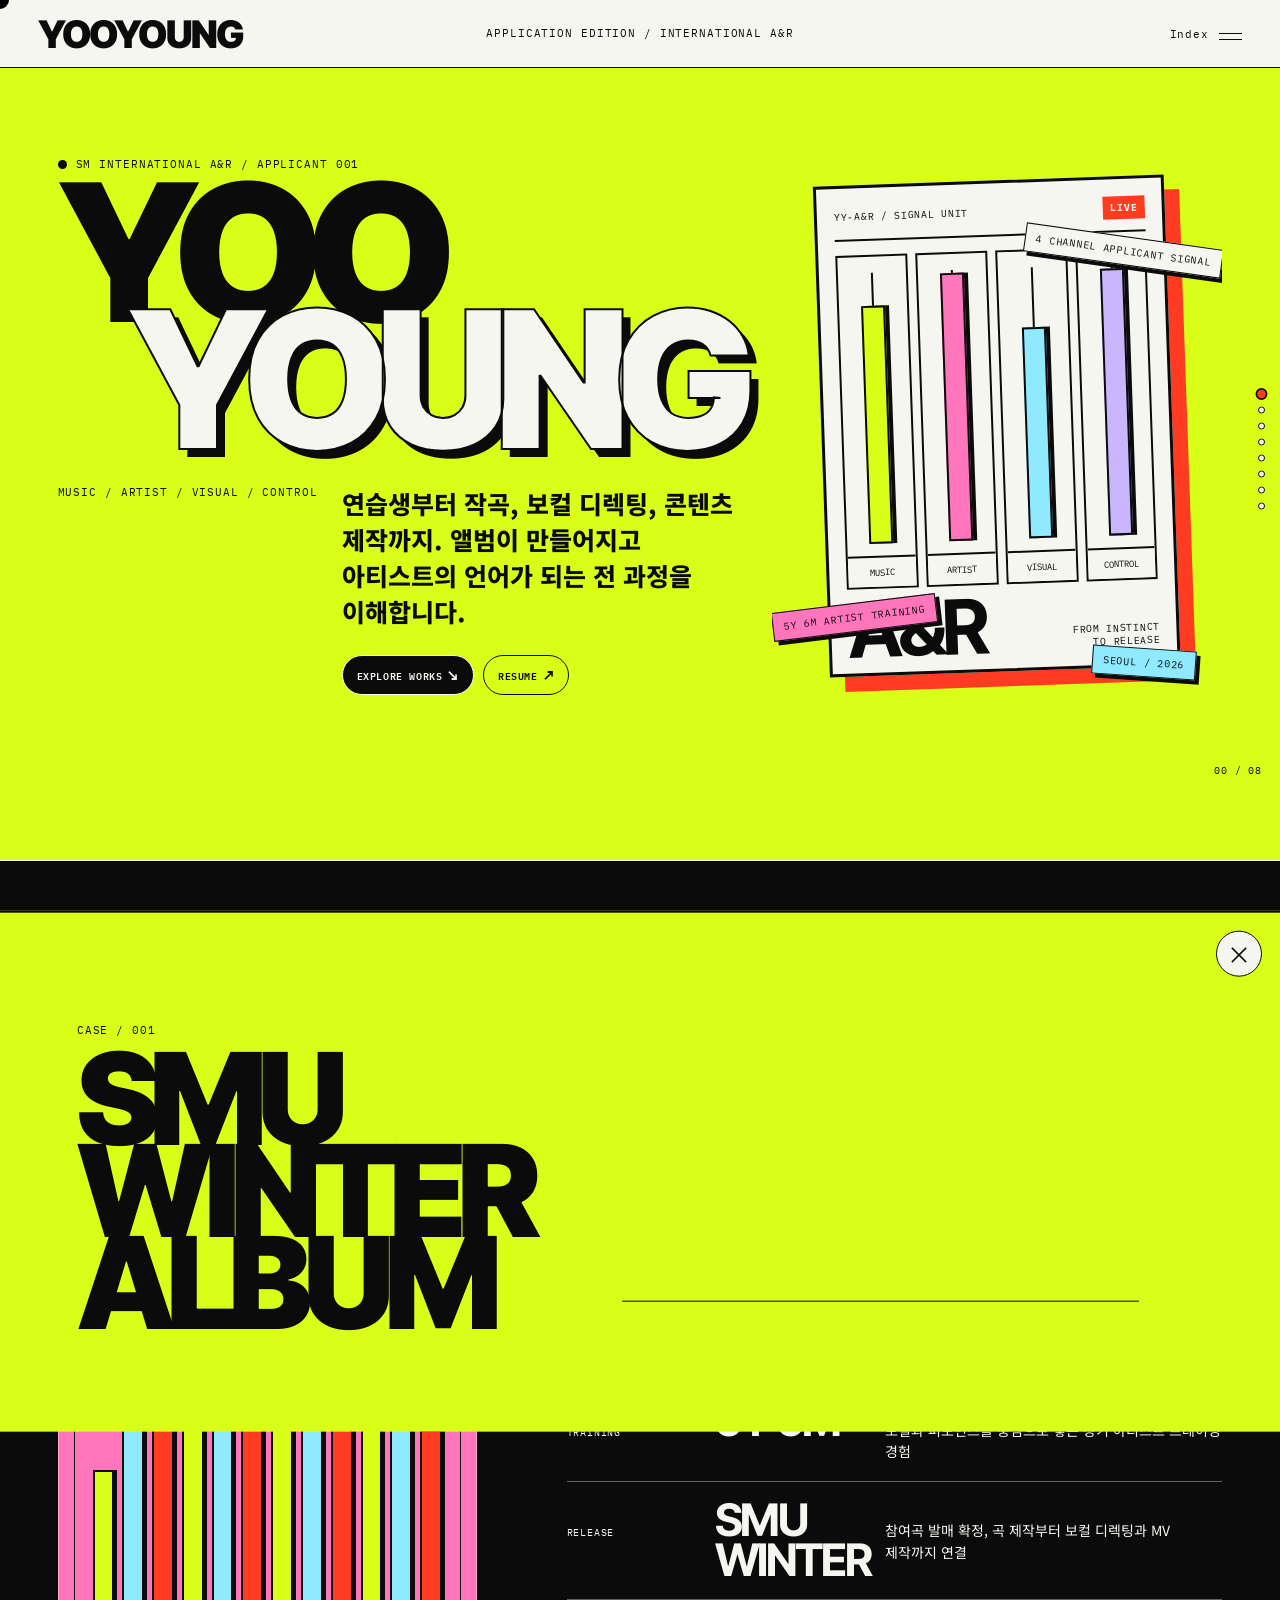
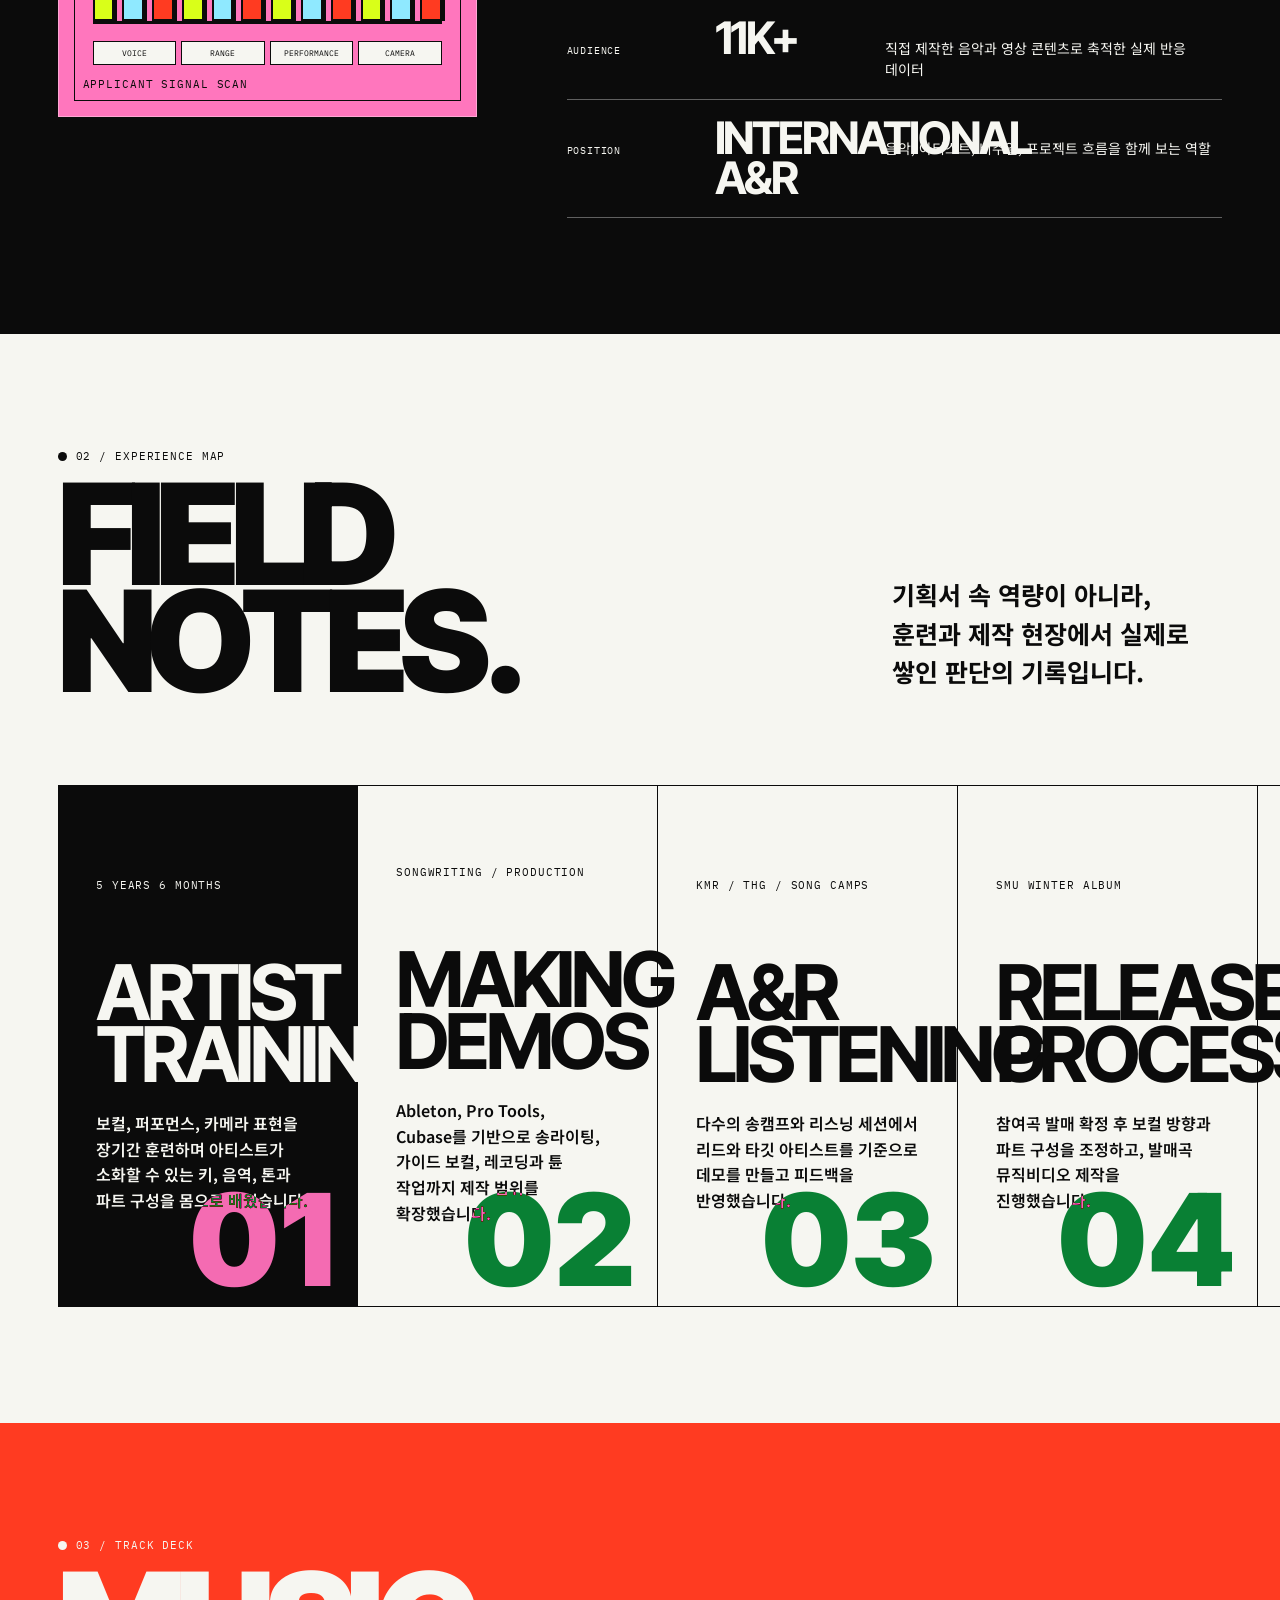
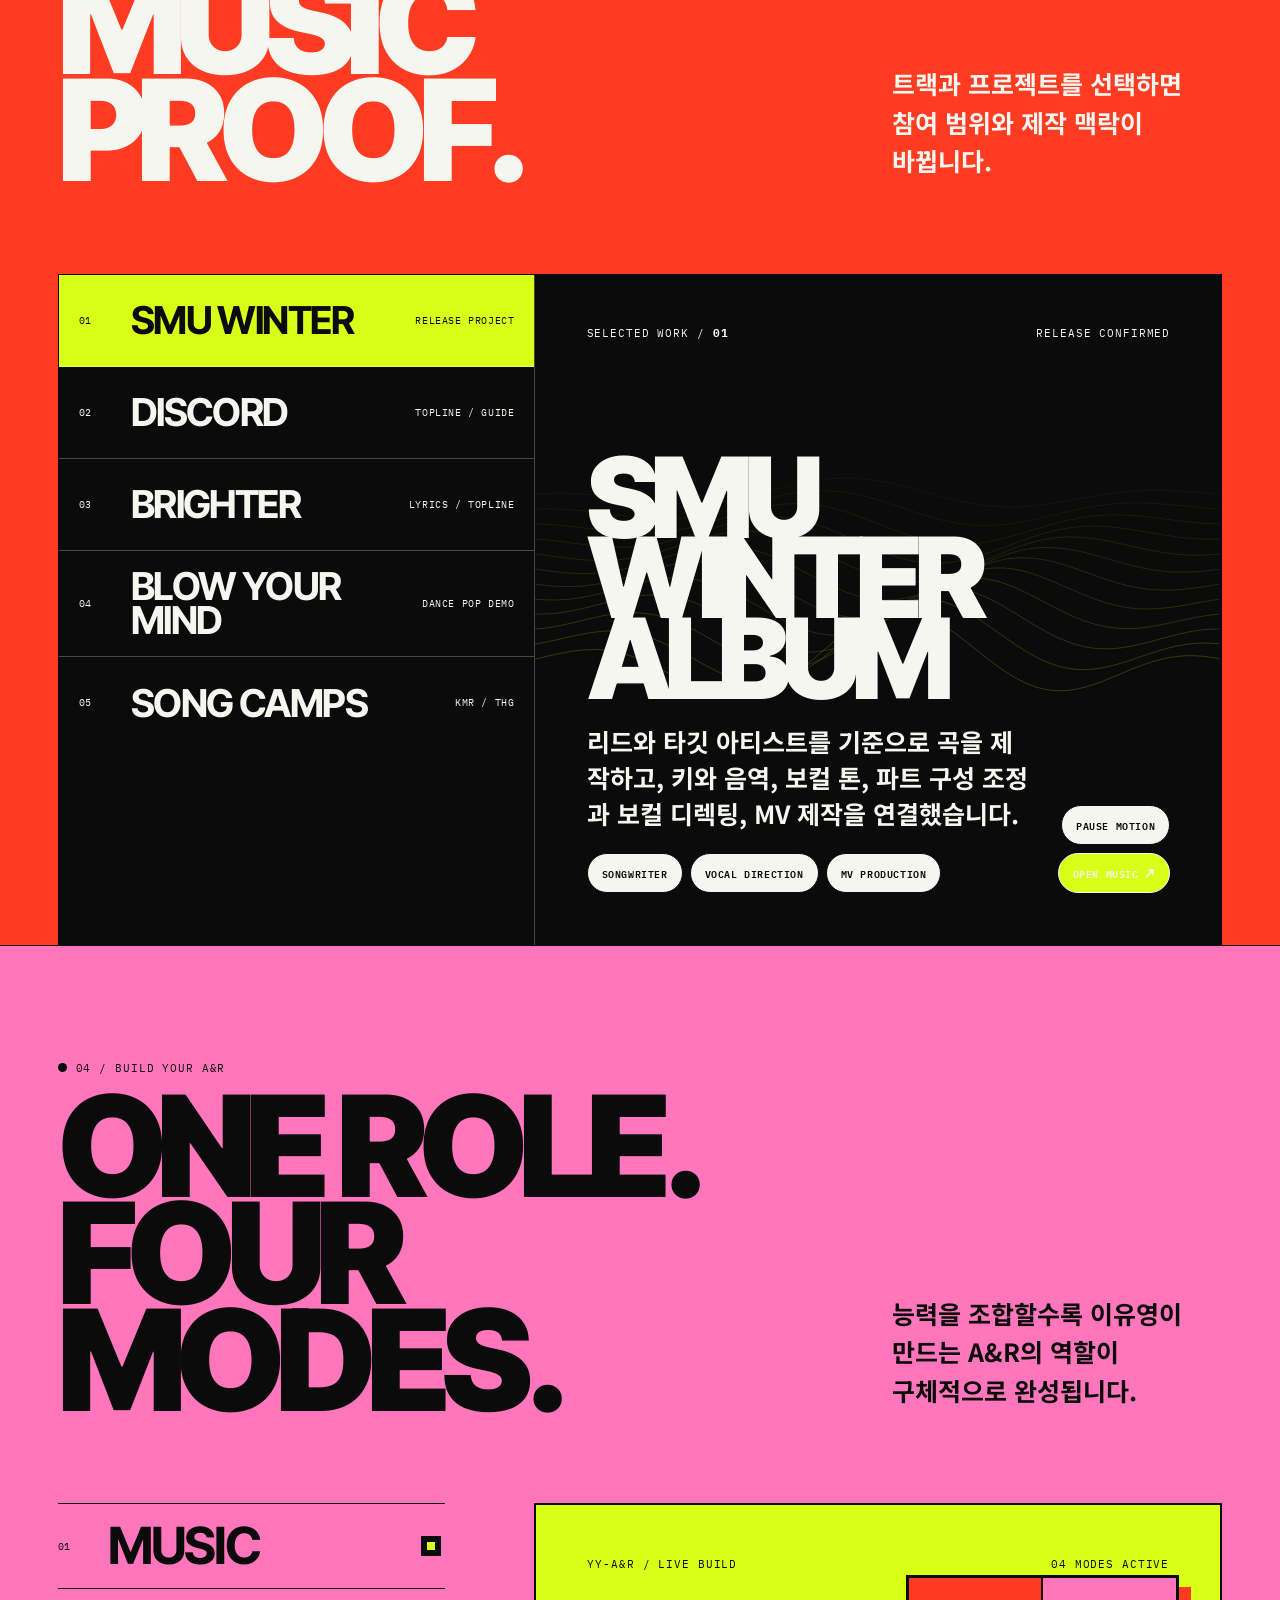
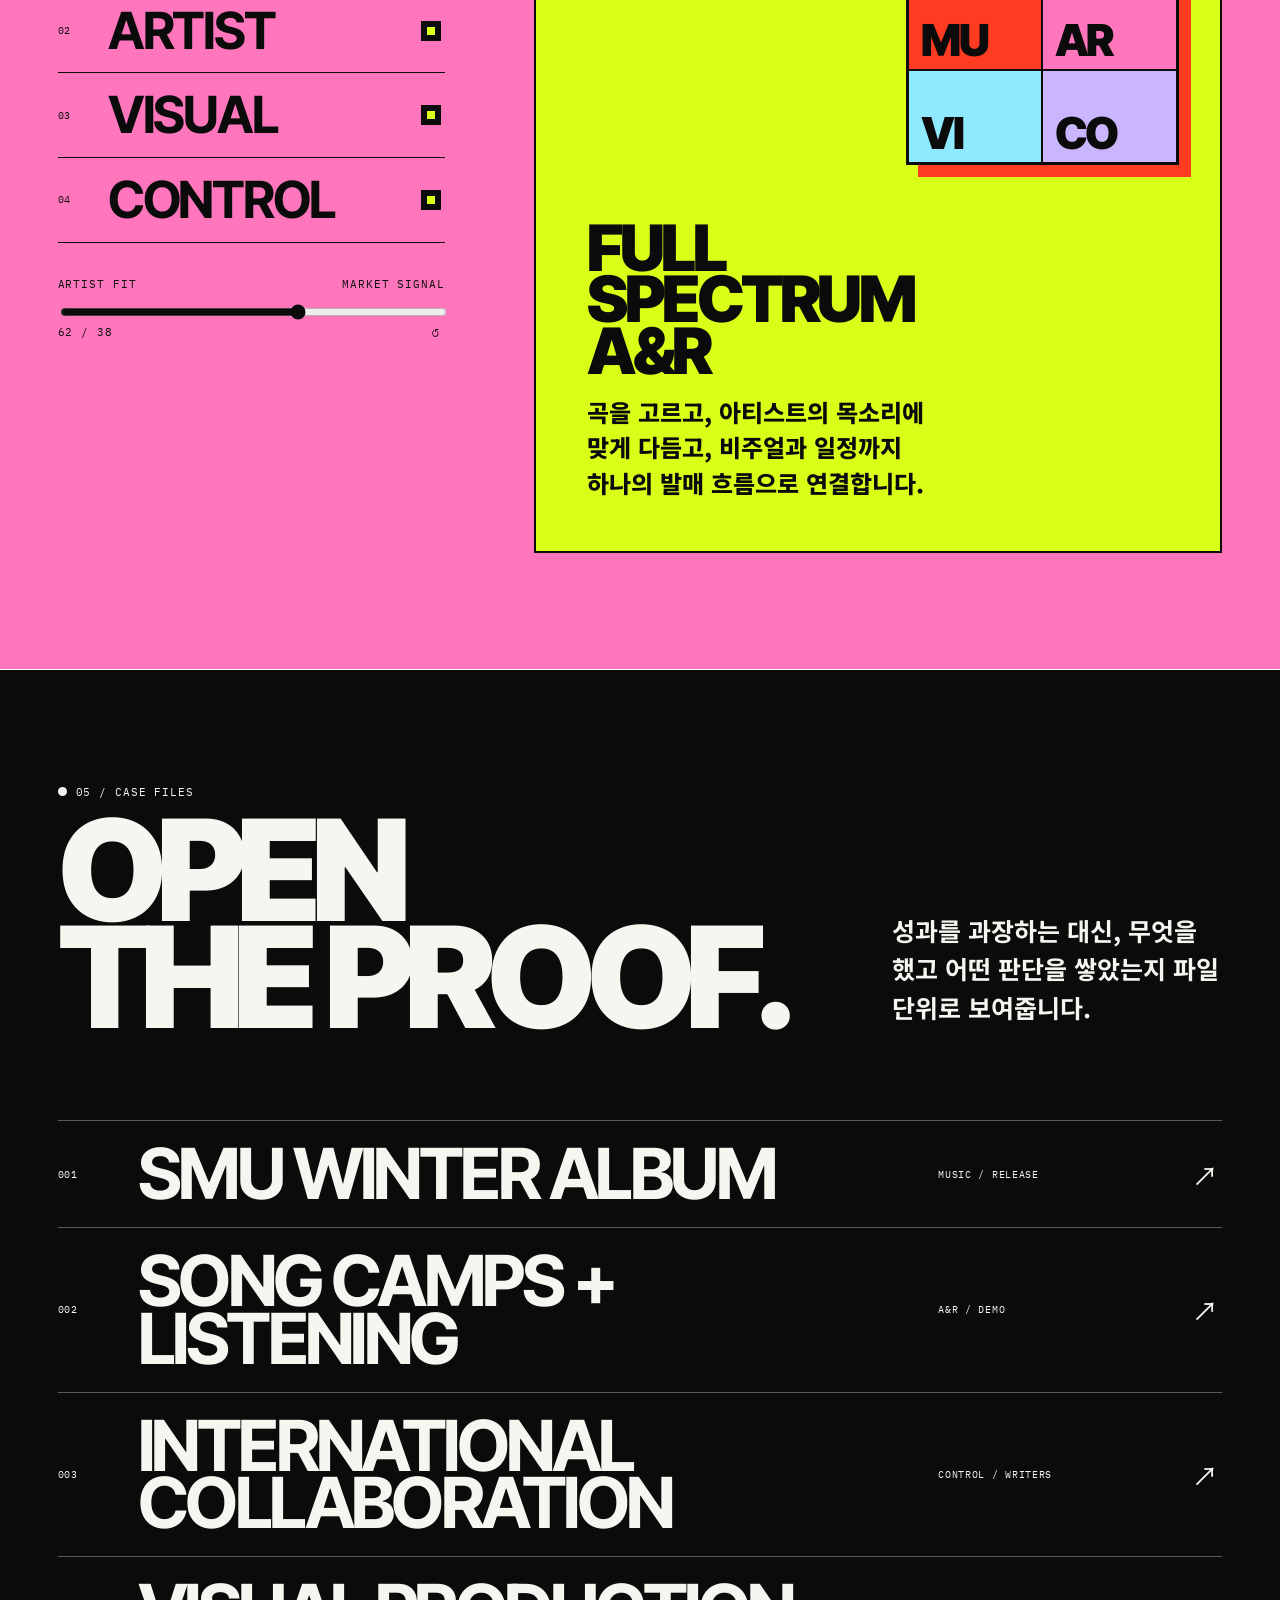
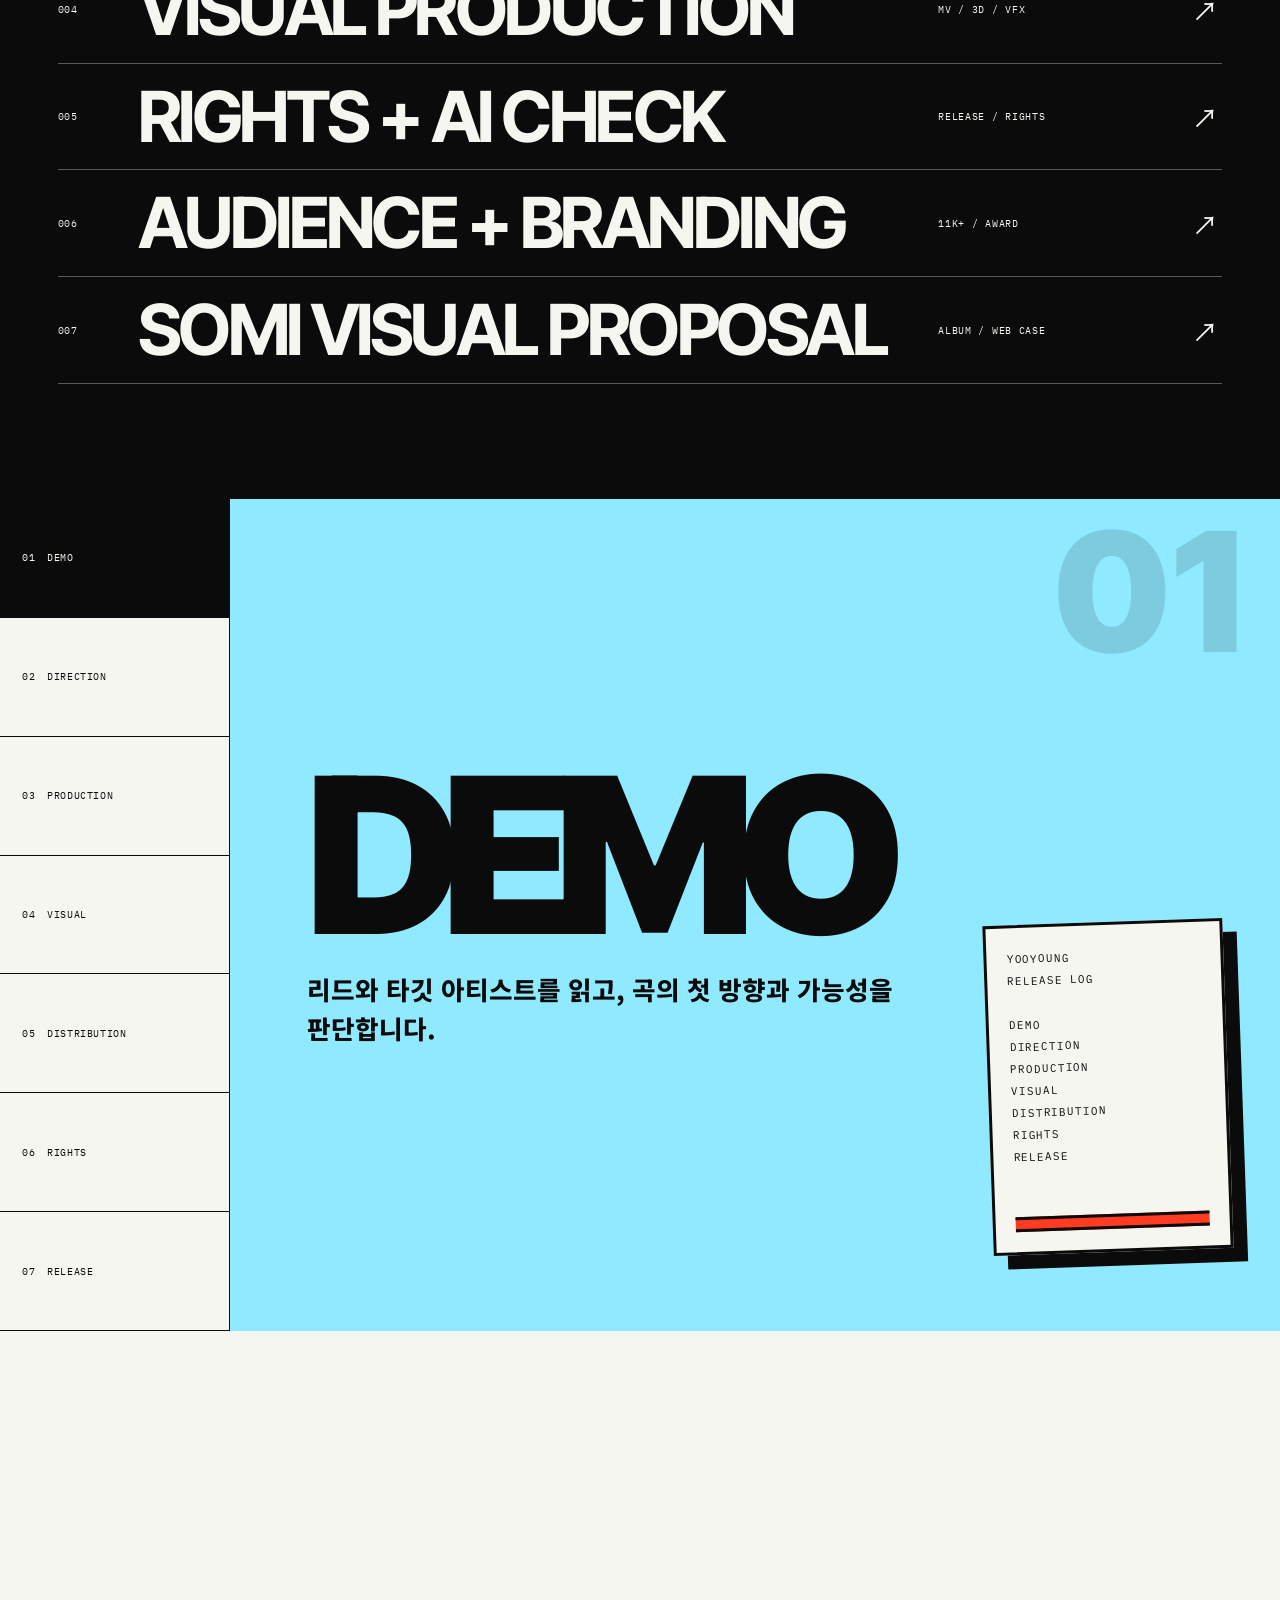
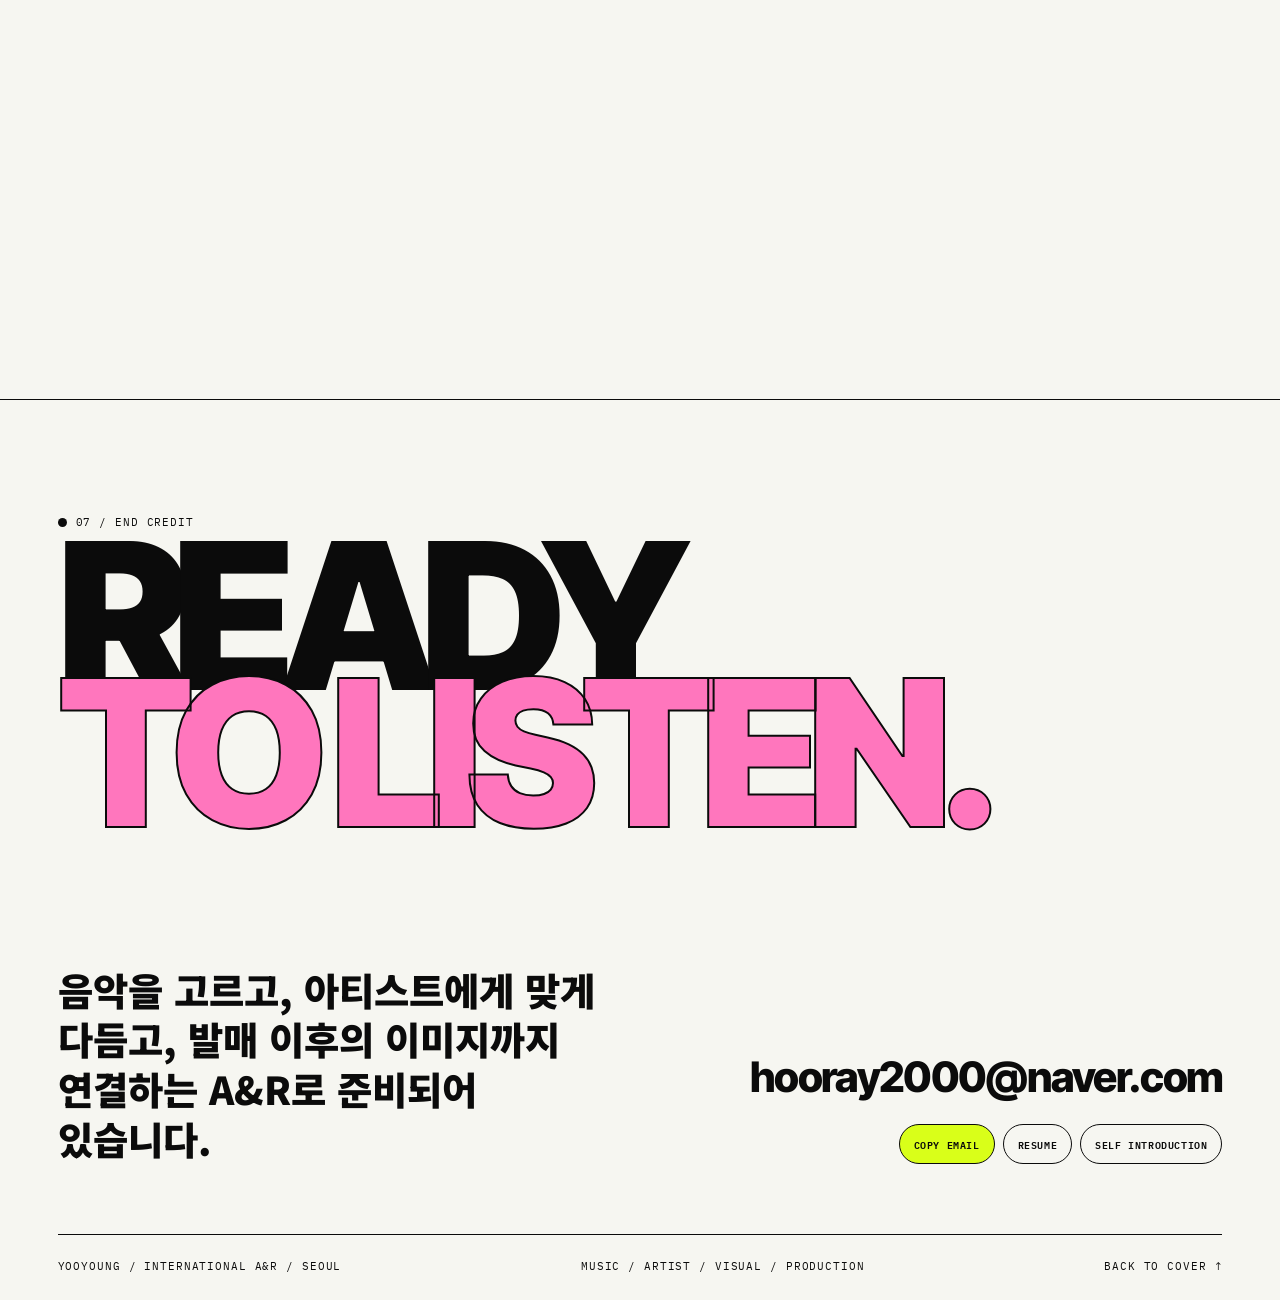
==== commit ed9c5251: "Replace face graphics with A&R signal system" ====
--- a/index.html
+++ b/index.html
@@ -38,18 +38,44 @@
   </style>
   <style>
     .specimen-stage{overflow:hidden}
-    .specimen{--tx:0px;--ty:0px;--turn:-8deg;transform:translate(calc(-50% + var(--tx)),calc(-50% + var(--ty))) rotate(var(--turn))}
     .menu-content{align-items:start;overflow:auto;padding-top:clamp(28px,5vh,56px);padding-bottom:24px}
     .menu-link b{font-size:clamp(36px,6vh,72px)}
     .console-title{font-size:112px;overflow-wrap:normal}
-    .builder-output:after{right:-15%;bottom:-22%;z-index:0;width:40%;border-width:26px}
-    .build-object{left:76%;top:40%;width:min(34%,220px)}
-    .output-copy{z-index:3;max-width:66%}
-    .output-copy h3{font-size:72px}
+    .signal-board{--tx:0px;--ty:0px;--turn:-2deg;position:absolute;left:50%;top:50%;width:min(78%,440px);height:min(88%,500px);display:grid;grid-template-rows:auto 1fr auto;gap:14px;padding:17px;transform:translate(calc(-50% + var(--tx)),calc(-50% + var(--ty))) rotate(var(--turn));border:3px solid var(--ink);background:var(--paper);box-shadow:15px 15px 0 var(--red);transition:transform .18s linear}
+    .signal-head,.signal-footer{display:flex;align-items:center;justify-content:space-between;gap:16px;font-family:var(--mono);font-size:10px;letter-spacing:.07em;text-transform:uppercase}
+    .signal-head{padding-bottom:11px;border-bottom:2px solid var(--ink)}
+    .signal-head b{padding:5px 8px;color:var(--paper);background:var(--red)}
+    .signal-channels{display:grid;grid-template-columns:repeat(4,1fr);gap:8px;min-height:0}
+    .signal-channel{position:relative;border:2px solid var(--ink);background:var(--white);overflow:hidden}
+    .signal-channel:before{content:"";position:absolute;left:50%;top:16px;bottom:43px;width:2px;transform:translateX(-50%);background:var(--ink)}
+    .signal-channel i{position:absolute;left:50%;bottom:43px;width:24px;height:var(--level);max-height:calc(100% - 62px);transform:translateX(-50%);border:2px solid var(--ink);background:var(--acid);box-shadow:4px 0 0 var(--ink);animation:signal-level 2.8s var(--ease) infinite alternate}
+    .signal-channel:nth-child(2) i{background:var(--pink);animation-delay:.2s}.signal-channel:nth-child(3) i{background:var(--ice);animation-delay:.4s}.signal-channel:nth-child(4) i{background:var(--lilac);animation-delay:.6s}
+    .signal-channel span{position:absolute;left:0;right:0;bottom:0;padding:9px 2px;border-top:2px solid var(--ink);font-family:var(--mono);font-size:9px;text-align:center;text-transform:uppercase;background:var(--paper)}
+    .signal-footer{align-items:end}.signal-footer b{font-family:var(--display);font-size:76px;line-height:.7;letter-spacing:-.06em}.signal-footer span{text-align:right}
+    @keyframes signal-level{to{height:calc(var(--level) - 16%)}}
+    .scan-matrix{position:absolute;inset:100px 34px 92px;display:grid;grid-template-columns:repeat(12,1fr);align-items:end;gap:8px;border-bottom:3px solid var(--ink)}
+    .scan-matrix:before{content:"VOICE SIGNAL / 01-12";position:absolute;left:0;top:-24px;font-family:var(--mono);font-size:9px;letter-spacing:.08em;color:var(--ink)}
+    .scan-matrix i{display:block;height:var(--level);border:2px solid var(--ink);background:var(--paper);box-shadow:3px 0 0 var(--ink)}
+    .scan-matrix i:nth-child(3n+1){background:var(--acid)}.scan-matrix i:nth-child(3n+2){background:var(--ice)}.scan-matrix i:nth-child(3n){background:var(--red)}
+    .scan-readout{position:absolute;left:34px;right:34px;bottom:51px;display:grid;grid-template-columns:repeat(4,1fr);gap:5px}
+    .scan-readout span{padding:6px 3px;border:1px solid var(--ink);font-family:var(--mono);font-size:8px;text-align:center;color:var(--ink);background:var(--paper)}
+    .mode-toggle i{border-radius:0}
+    .builder-output:after{display:none}
+    .build-module{--build-scale:1;position:absolute;right:6%;top:70px;z-index:1;width:40%;height:190px;display:grid;grid-template-columns:repeat(2,1fr);transform:scale(var(--build-scale));transform-origin:center;border:3px solid var(--ink);box-shadow:12px 12px 0 var(--red);transition:transform .35s var(--ease)}
+    .build-module span{display:flex;align-items:flex-end;padding:12px;border-right:2px solid var(--ink);border-bottom:2px solid var(--ink);font-family:var(--display);font-size:44px;font-weight:900;line-height:.75;letter-spacing:-.05em;background:var(--paper);transition:opacity .3s,background .3s,color .3s}
+    .build-module span:nth-child(2n){border-right:0}.build-module span:nth-child(n+3){border-bottom:0}
+    .build-module span:nth-child(1){background:var(--red)}.build-module span:nth-child(2){background:var(--pink)}.build-module span:nth-child(3){background:var(--ice)}.build-module span:nth-child(4){background:var(--lilac)}
+    .build-module span.off{opacity:.18;color:transparent;background:var(--paper)}
+    .output-copy{z-index:3;max-width:58%}
+    .output-copy h3{font-size:64px}
+    .story-view{min-width:0}
+    .story-shape{right:5%;bottom:7%;width:240px;height:330px;aspect-ratio:auto;border-radius:0!important;background:var(--paper);box-shadow:14px 14px 0 var(--ink);transition:transform .55s var(--ease)}
+    .story-shape:before{content:"YOOYOUNG\A RELEASE LOG\A\A DEMO\A DIRECTION\A PRODUCTION\A VISUAL\A DISTRIBUTION\A RIGHTS\A RELEASE";position:absolute;inset:20px;white-space:pre;font-family:var(--mono);font-size:11px;line-height:2;letter-spacing:.08em}
+    .story-shape:after{content:"";position:absolute;left:20px;right:20px;bottom:20px;height:9px;border-top:3px solid var(--ink);border-bottom:3px solid var(--ink);background:var(--red)}
     .email{font-size:42px}
     @media(min-width:981px){.cover-inner{padding-top:20px;padding-bottom:28px}.specimen-stage{min-height:min(62svh,640px)}}
-    @media(max-width:980px){.console-title{font-size:94px}.output-copy h3{font-size:64px}}
-    @media(max-width:680px){.menu-content{padding-top:24px}.menu-link b{font-size:44px}.console-title{font-size:62px}.build-object{left:72%;width:42%}.output-copy{max-width:78%}.output-copy h3{font-size:52px}.email{font-size:28px}}
+    @media(max-width:980px){.console-title{font-size:94px}.output-copy h3{font-size:64px}.signal-board{width:min(70%,440px)}}
+    @media(max-width:680px){.menu-content{padding-top:24px}.menu-link b{font-size:44px}.console-title{font-size:62px}.signal-board{width:84%;height:360px}.signal-footer b{font-size:56px}.signal-channel i{width:18px}.stamp.a{top:4%}.stamp.b{bottom:2%}.stamp.c{bottom:13%}.scan-matrix{inset:100px 24px 96px;gap:4px}.scan-readout{left:24px;right:24px}.scan-readout span{font-size:7px}.builder-output{min-height:620px}.build-module{left:20px;right:20px;top:82px;width:auto;height:230px}.build-module span{font-size:40px}.output-copy{max-width:100%;padding-top:300px}.output-copy h3{font-size:52px}.story-shape{right:-18px;bottom:5%;width:150px;height:210px;box-shadow:8px 8px 0 var(--ink)}.story-shape:before{inset:12px;font-size:8px;line-height:1.65}.story-shape:after{left:12px;right:12px;bottom:12px;height:6px}.email{font-size:28px}}
   </style>
 </head>
 <body>
@@ -64,10 +90,10 @@
   <main id="main">
     <section class="cover" id="cover" data-section="0"><div class="cover-inner">
       <div class="cover-copy"><p class="kicker">SM International A&amp;R / Applicant 001</p><h1 class="cover-title"><span>YOO</span><span>YOUNG</span></h1><div class="cover-intro"><span class="mono">Music / Artist / Visual / Control</span><div><p>연습생부터 작곡, 보컬 디렉팅, 콘텐츠 제작까지. 앨범이 만들어지고 아티스트의 언어가 되는 전 과정을 이해합니다.</p><div class="cover-actions"><a class="pill solid" href="#tracks">Explore Works <span class="arrow">↘</span></a><button class="pill" type="button" data-document="resume">Resume <span class="arrow">↗</span></button></div></div></div></div>
-      <div class="specimen-stage" aria-label="Interactive A&R object"><div class="orbit" aria-hidden="true"><svg viewBox="0 0 600 600"><defs><path id="orbit-path" d="M300,42a258,258 0 1,1 0,516a258,258 0 1,1 0,-516"/></defs><text><textPath href="#orbit-path">SONGWRITING / VOCAL DIRECTION / ARTIST INSIGHT / VISUAL CONTENT / GLOBAL COLLABORATION / </textPath></text></svg></div><div class="specimen" aria-hidden="true"></div><i class="pierce a" aria-hidden="true"></i><i class="pierce b" aria-hidden="true"></i><span class="stamp a">From instinct to release</span><span class="stamp b">5Y 6M artist training</span><span class="stamp c">Seoul / 2026</span></div><span class="cover-index">00 / 08</span>
+      <div class="specimen-stage" aria-label="Interactive A&R signal console"><div class="signal-board" aria-hidden="true"><div class="signal-head"><span>YY-A&amp;R / SIGNAL UNIT</span><b>LIVE</b></div><div class="signal-channels"><div class="signal-channel"><i style="--level:72%"></i><span>Music</span></div><div class="signal-channel"><i style="--level:88%"></i><span>Artist</span></div><div class="signal-channel"><i style="--level:64%"></i><span>Visual</span></div><div class="signal-channel"><i style="--level:81%"></i><span>Control</span></div></div><div class="signal-footer"><b>A&amp;R</b><span>FROM INSTINCT<br>TO RELEASE</span></div></div><span class="stamp a">4 channel applicant signal</span><span class="stamp b">5Y 6M artist training</span><span class="stamp c">Seoul / 2026</span></div><span class="cover-index">00 / 08</span>
     </div></section>
     <section class="section scanner" id="scanner" data-section="1"><div class="section-inner"><div class="scan-layout">
-      <div class="scan-object" aria-hidden="true"><div class="scan-line"></div><div class="scan-figure"><i class="scan-mouth"></i></div><strong class="scan-no">00%</strong><span class="scan-label mono">Applicant signal scan</span></div>
+      <div class="scan-object" aria-hidden="true"><div class="scan-line"></div><div class="scan-matrix"><i style="--level:34%"></i><i style="--level:67%"></i><i style="--level:48%"></i><i style="--level:86%"></i><i style="--level:58%"></i><i style="--level:94%"></i><i style="--level:72%"></i><i style="--level:52%"></i><i style="--level:80%"></i><i style="--level:61%"></i><i style="--level:89%"></i><i style="--level:43%"></i></div><div class="scan-readout"><span>VOICE</span><span>RANGE</span><span>PERFORMANCE</span><span>CAMERA</span></div><strong class="scan-no">00%</strong><span class="scan-label mono">Applicant signal scan</span></div>
       <div class="identity"><p class="kicker">01 / ID Scanner</p><h2 class="display">Artist<br>Instinct.</h2><p class="identity-intro">아티스트의 몸과 목소리를 이해하고, 데모를 실제 무대와 콘텐츠의 언어로 번역할 수 있는 지원자.</p><div class="identity-table">
         <div class="identity-row"><span>Training</span><strong>5Y 6M</strong><p>보컬과 퍼포먼스를 중심으로 쌓은 장기 아티스트 트레이닝 경험</p></div><div class="identity-row"><span>Release</span><strong>SMU Winter</strong><p>참여곡 발매 확정, 곡 제작부터 보컬 디렉팅과 MV 제작까지 연결</p></div><div class="identity-row"><span>Audience</span><strong>11K+</strong><p>직접 제작한 음악과 영상 콘텐츠로 축적한 실제 반응 데이터</p></div><div class="identity-row"><span>Position</span><strong>International A&amp;R</strong><p>음악, 아티스트, 비주얼, 프로젝트 흐름을 함께 보는 역할</p></div>
       </div></div>
@@ -86,7 +112,7 @@
     </div></div></section>
     <section class="section builder" id="builder" data-section="4"><div class="section-inner"><div class="section-head"><div><p class="kicker">04 / Build Your A&amp;R</p><h2 class="display">One Role.<br>Four Modes.</h2></div><p class="body-copy">능력을 조합할수록 이유영이 만드는 A&amp;R의 역할이 구체적으로 완성됩니다.</p></div><div class="builder-layout">
       <div><div class="builder-controls"><button class="mode-toggle active" type="button" aria-pressed="true" data-mode="music"><span>01</span><b>Music</b><i aria-hidden="true"></i></button><button class="mode-toggle active" type="button" aria-pressed="true" data-mode="artist"><span>02</span><b>Artist</b><i aria-hidden="true"></i></button><button class="mode-toggle active" type="button" aria-pressed="true" data-mode="visual"><span>03</span><b>Visual</b><i aria-hidden="true"></i></button><button class="mode-toggle active" type="button" aria-pressed="true" data-mode="control"><span>04</span><b>Control</b><i aria-hidden="true"></i></button></div><div class="balance"><div class="balance-head mono"><span>Artist Fit</span><span>Market Signal</span></div><input type="range" min="0" max="100" value="62" aria-label="Artist fit and market signal balance"><div class="balance-head mono"><span class="balance-value">62 / 38</span><button class="reset-build" type="button" title="Reset builder" aria-label="Reset builder">↺</button></div></div></div>
-      <div class="builder-output" data-count="4"><div class="build-code mono"><span>YY-A&amp;R / LIVE BUILD</span><span class="mode-count">04 MODES ACTIVE</span></div><div class="build-object" aria-hidden="true"></div><div class="output-copy"><h3 class="output-title">Full Spectrum A&amp;R</h3><p class="output-text">곡을 고르고, 아티스트의 목소리에 맞게 다듬고, 비주얼과 일정까지 하나의 발매 흐름으로 연결합니다.</p></div></div>
+      <div class="builder-output" data-count="4"><div class="build-code mono"><span>YY-A&amp;R / LIVE BUILD</span><span class="mode-count">04 MODES ACTIVE</span></div><div class="build-module" aria-hidden="true"><span data-layer="music">MU</span><span data-layer="artist">AR</span><span data-layer="visual">VI</span><span data-layer="control">CO</span></div><div class="output-copy"><h3 class="output-title">Full Spectrum A&amp;R</h3><p class="output-text">곡을 고르고, 아티스트의 목소리에 맞게 다듬고, 비주얼과 일정까지 하나의 발매 흐름으로 연결합니다.</p></div></div>
     </div></div></section>
     <section class="section files" id="files" data-section="5"><div class="section-inner"><div class="section-head"><div><p class="kicker">05 / Case Files</p><h2 class="display">Open<br>The Proof.</h2></div><p class="body-copy">성과를 과장하는 대신, 무엇을 했고 어떤 판단을 쌓았는지 파일 단위로 보여줍니다.</p></div><div class="case-index">
       <button class="case-row" type="button" data-case="release"><span>001</span><b>SMU Winter Album</b><small>Music / Release</small><em>↗</em></button><button class="case-row" type="button" data-case="listening"><span>002</span><b>Song Camps + Listening</b><small>A&amp;R / Demo</small><em>↗</em></button><button class="case-row" type="button" data-case="global"><span>003</span><b>International Collaboration</b><small>Control / Writers</small><em>↗</em></button><button class="case-row" type="button" data-case="visual"><span>004</span><b>Visual Production</b><small>MV / 3D / VFX</small><em>↗</em></button><button class="case-row" type="button" data-case="rights"><span>005</span><b>Rights + AI Check</b><small>Release / Rights</small><em>↗</em></button><button class="case-row" type="button" data-case="brand"><span>006</span><b>Audience + Branding</b><small>11K+ / Award</small><em>↗</em></button><button class="case-row" type="button" data-case="somi"><span>007</span><b>SOMI Visual Proposal</b><small>Album / Web Case</small><em>↗</em></button>
@@ -101,17 +127,17 @@
     addEventListener('load',()=>setTimeout(()=>$('.loader')?.classList.add('done'),reduceMotion?0:520));
     const cursor=$('.cursor');if(matchMedia('(pointer:fine)').matches){addEventListener('pointermove',event=>{cursor.style.left=event.clientX+'px';cursor.style.top=event.clientY+'px'});$$('a,button,input').forEach(element=>{element.addEventListener('mouseenter',()=>cursor.classList.add('on'));element.addEventListener('mouseleave',()=>cursor.classList.remove('on'))})}
     const indexButton=$('.index-button'),indexMenu=$('.index-menu');function setMenu(open){document.body.classList.toggle('menu-open',open);indexButton.setAttribute('aria-expanded',String(open));indexMenu.setAttribute('aria-hidden',String(!open))}indexButton.addEventListener('click',()=>setMenu(!document.body.classList.contains('menu-open')));$$('.menu-link').forEach(link=>{link.addEventListener('click',()=>setMenu(false));link.addEventListener('mouseenter',()=>$('.menu-preview-word').innerHTML=link.dataset.label.replace(' ','<br>'))});
-    const specimen=$('.specimen'),specimenStage=$('.specimen-stage');specimenStage.addEventListener('pointermove',event=>{const rect=specimenStage.getBoundingClientRect(),x=(event.clientX-rect.left)/rect.width*2-1,y=(event.clientY-rect.top)/rect.height*2-1;specimen.style.setProperty('--tx',(x*18).toFixed(1)+'px');specimen.style.setProperty('--ty',(y*18).toFixed(1)+'px');specimen.style.setProperty('--turn',(-8+x*6).toFixed(1)+'deg');specimen.style.borderRadius=(50+x*12)+'% '+(50-x*12)+'% '+(46+y*10)+'% '+(54-y*10)+'% / '+(38-y*9)+'% '+(56+x*8)+'% '+(44-x*8)+'% '+(62+y*9)+'%'});specimenStage.addEventListener('pointerleave',()=>{specimen.style.setProperty('--tx','0px');specimen.style.setProperty('--ty','0px');specimen.style.setProperty('--turn','-8deg');specimen.style.borderRadius=''});
+    const signalBoard=$('.signal-board'),specimenStage=$('.specimen-stage');specimenStage.addEventListener('pointermove',event=>{const rect=specimenStage.getBoundingClientRect(),x=(event.clientX-rect.left)/rect.width*2-1,y=(event.clientY-rect.top)/rect.height*2-1;signalBoard.style.setProperty('--tx',(x*10).toFixed(1)+'px');signalBoard.style.setProperty('--ty',(y*8).toFixed(1)+'px');signalBoard.style.setProperty('--turn',(-2+x*2).toFixed(1)+'deg')});specimenStage.addEventListener('pointerleave',()=>{signalBoard.style.setProperty('--tx','0px');signalBoard.style.setProperty('--ty','0px');signalBoard.style.setProperty('--turn','-2deg')});
     const sections=$$('[data-section]'),progressLinks=$$('.progress a');const observer=new IntersectionObserver(entries=>entries.forEach(entry=>{if(!entry.isIntersecting)return;const index=Number(entry.target.dataset.section);progressLinks.forEach((link,i)=>link.classList.toggle('active',i===index));if(entry.target.id==='scanner')runScan()}),{threshold:.08,rootMargin:'-12% 0px -42%'});sections.forEach(section=>observer.observe(section));
     let scanned=false;function runScan(){if(scanned)return;scanned=true;const output=$('.scan-no');let value=0;const timer=setInterval(()=>{value=Math.min(100,value+4);output.textContent=String(value).padStart(2,'0')+'%';if(value===100)clearInterval(timer)},reduceMotion?1:35)}
     $$('.timeline-item').forEach(item=>item.addEventListener('click',()=>{$$('.timeline-item').forEach(node=>node.classList.remove('active'));item.classList.add('active');item.scrollIntoView({behavior:reduceMotion?'auto':'smooth',block:'nearest',inline:'center'})}));
     const trackData={smu:{number:'01',status:'Release confirmed',title:'SMU Winter Album',role:'리드와 타깃 아티스트를 기준으로 곡을 제작하고, 키와 음역, 보컬 톤, 파트 구성 조정과 보컬 디렉팅, MV 제작을 연결했습니다.',meta:['Songwriter','Vocal Direction','MV Production']},discord:{number:'02',status:'Song camp demo',title:'Discord',role:'미니멀 808 힙합과 하우스 브레이크를 기반으로 완성한 팀 데모입니다. 탑라인 50%와 가이드 보컬 50%로 참여했습니다.',meta:['F Minor','131 BPM','Topline / Guide']},brighter:{number:'03',status:'Song camp demo',title:'Brighter',role:'혼성 보컬을 전제로 만든 미드템포 프로젝트입니다. 가사 50%, 탑라인 30%, 전체 가이드 보컬을 담당했습니다.',meta:['D Minor','85 BPM','Lyrics / Topline']},blow:{number:'04',status:'Public demo',title:'Blow Your Mind',role:'115 BPM, A Minor의 댄스 팝 데모로, 타깃과 장르의 에너지를 명확하게 설정한 작업입니다.',meta:['A Minor','115 BPM','Dance Pop']},camp:{number:'05',status:'A&R listening',title:'Song Camps + Listening',role:'다수의 송캠프와 KMR, THG A&R 리스닝 세션에서 리드와 타깃 아티스트에 맞춘 데모 제작과 피드백 반영을 경험했습니다.',meta:['KMR','THG','Target Brief']}};
     $$('.track-button').forEach(button=>button.addEventListener('click',()=>{const data=trackData[button.dataset.track];$$('.track-button').forEach(node=>{node.classList.toggle('active',node===button);node.setAttribute('aria-selected',String(node===button))});$('.track-number').textContent=data.number;$('.track-status').textContent=data.status;$('.console-title').textContent=data.title;$('.console-role').textContent=data.role;$('.track-meta-a').textContent=data.meta[0];$('.track-meta-b').textContent=data.meta[1];$('.track-meta-c').textContent=data.meta[2]}));
     const canvas=$('.wave'),context=canvas.getContext('2d');let waveRunning=!reduceMotion,waveTime=0;function resizeWave(){const rect=canvas.getBoundingClientRect(),dpr=Math.min(devicePixelRatio||1,2);canvas.width=Math.max(1,rect.width*dpr);canvas.height=Math.max(1,rect.height*dpr);context.setTransform(dpr,0,0,dpr,0,0)}function drawWave(){const width=canvas.clientWidth,height=canvas.clientHeight;context.clearRect(0,0,width,height);context.strokeStyle='#d9ff19';context.lineWidth=1;for(let row=0;row<12;row++){context.beginPath();context.globalAlpha=.08+row*.025;for(let x=0;x<=width;x+=4){const energy=waveRunning?1:.18,envelope=Math.sin((x/width)*Math.PI),y=height*.45+(row-5.5)*15+Math.sin(x*.018+waveTime+row*.48)*(16+row*3)*envelope*energy;x===0?context.moveTo(x,y):context.lineTo(x,y)}context.stroke()}context.globalAlpha=1;if(waveRunning)waveTime+=.045;requestAnimationFrame(drawWave)}resizeWave();drawWave();addEventListener('resize',resizeWave);$('.motion-toggle').addEventListener('click',event=>{waveRunning=!waveRunning;event.currentTarget.textContent=waveRunning?'Pause Motion':'Start Motion';event.currentTarget.setAttribute('aria-pressed',String(waveRunning))});
-    const modeCopy={music:'데모의 구조와 멜로디를 듣고 제작 언어로 피드백합니다.',artist:'키, 음역, 톤과 파트가 아티스트에게 실제로 맞는지 판단합니다.',visual:'음악의 인상을 MV, 3D, VFX와 콘텐츠의 언어로 확장합니다.',control:'작곡가, 수정 일정, 버전과 권리 확인을 끝까지 관리합니다.'},modeButtons=$$('.mode-toggle');function updateBuilder(){const active=modeButtons.filter(button=>button.classList.contains('active')),count=active.length,output=$('.builder-output');output.dataset.count=String(count);$('.mode-count').textContent=String(count).padStart(2,'0')+' MODES ACTIVE';if(!count){$('.output-title').textContent='Select A Mode';$('.output-text').textContent='하나 이상의 역량을 선택해 이유영의 A&R 시스템을 구성하세요.';return}$('.output-title').textContent=count===4?'Full Spectrum A&R':active.map(button=>button.dataset.mode).join(' + ');$('.output-text').textContent=count===4?'곡을 고르고, 아티스트의 목소리에 맞게 다듬고, 비주얼과 일정까지 하나의 발매 흐름으로 연결합니다.':active.map(button=>modeCopy[button.dataset.mode]).join(' ')}modeButtons.forEach(button=>button.addEventListener('click',()=>{button.classList.toggle('active');button.setAttribute('aria-pressed',String(button.classList.contains('active')));updateBuilder()}));const balance=$('.balance input');balance.addEventListener('input',()=>{const value=Number(balance.value);$('.balance-value').textContent=value+' / '+(100-value);$('.build-object').style.setProperty('--build-scale',(0.9+value/500).toFixed(2))});$('.reset-build').addEventListener('click',()=>{modeButtons.forEach(button=>{button.classList.add('active');button.setAttribute('aria-pressed','true')});balance.value=62;balance.dispatchEvent(new Event('input'));updateBuilder()});
+    const modeCopy={music:'데모의 구조와 멜로디를 듣고 제작 언어로 피드백합니다.',artist:'키, 음역, 톤과 파트가 아티스트에게 실제로 맞는지 판단합니다.',visual:'음악의 인상을 MV, 3D, VFX와 콘텐츠의 언어로 확장합니다.',control:'작곡가, 수정 일정, 버전과 권리 확인을 끝까지 관리합니다.'},modeButtons=$$('.mode-toggle');function updateBuilder(){const active=modeButtons.filter(button=>button.classList.contains('active')),activeNames=active.map(button=>button.dataset.mode),count=active.length,output=$('.builder-output');output.dataset.count=String(count);$('.mode-count').textContent=String(count).padStart(2,'0')+' MODES ACTIVE';$$('.build-module [data-layer]').forEach(layer=>layer.classList.toggle('off',!activeNames.includes(layer.dataset.layer)));if(!count){$('.output-title').textContent='Select A Mode';$('.output-text').textContent='하나 이상의 역량을 선택해 이유영의 A&R 시스템을 구성하세요.';return}$('.output-title').textContent=count===4?'Full Spectrum A&R':activeNames.join(' + ');$('.output-text').textContent=count===4?'곡을 고르고, 아티스트의 목소리에 맞게 다듬고, 비주얼과 일정까지 하나의 발매 흐름으로 연결합니다.':active.map(button=>modeCopy[button.dataset.mode]).join(' ')}modeButtons.forEach(button=>button.addEventListener('click',()=>{button.classList.toggle('active');button.setAttribute('aria-pressed',String(button.classList.contains('active')));updateBuilder()}));const balance=$('.balance input');balance.addEventListener('input',()=>{const value=Number(balance.value);$('.balance-value').textContent=value+' / '+(100-value);$('.build-module').style.setProperty('--build-scale',(0.9+value/500).toFixed(2))});$('.reset-build').addEventListener('click',()=>{modeButtons.forEach(button=>{button.classList.add('active');button.setAttribute('aria-pressed','true')});balance.value=62;balance.dispatchEvent(new Event('input'));updateBuilder()});
     const caseData={release:{kicker:'Case / 001',title:'SMU Winter Album',lead:'참여곡 발매 확정 이후에도 곡을 아티스트에게 맞추는 수정 과정과 콘텐츠 제작을 함께 경험한 프로젝트입니다.',facts:[['Role','Songwriter / Vocal Direction / MV Production'],['Work','키, 음역, 보컬 톤, 파트 구성 조정'],['Status','SMU 겨울 앨범 발매 확정']]},listening:{kicker:'Case / 002',title:'Song Camps + Listening',lead:'리드와 타깃 아티스트를 출발점으로 데모를 제작하고, 리스닝 피드백을 다시 작업 언어로 바꾸는 과정을 반복했습니다.',facts:[['Session','다수의 송캠프 참여'],['Listening','KMR / THG A&R 리스닝'],['Focus','Demo fit / feedback application']]},global:{kicker:'Case / 003',title:'International Collaboration',lead:'국적과 시간대가 다른 작곡가 사이에서 진행 상황과 수정 일정을 명확하게 맞추는 실무 감각을 쌓았습니다.',facts:[['Role','해외 작곡가 협업 조율'],['Control','진행 현황 / 수정 일정 / 전달 사항'],['Language','KR / EN / JP']]},visual:{kicker:'Case / 004',title:'Visual Production',lead:'음악의 콘셉트를 화면으로 확장하기 위해 3D, VFX, 편집과 AI 영상 도구를 실제 콘텐츠 제작에 활용합니다.',facts:[['Tools','Cinema 4D / Blender / Photoshop / CLO 3D'],['Video','VFX / Higgsfield'],['Project','SMU 발매곡 MV 제작 진행']]},rights:{kicker:'Case / 005',title:'Rights + AI Check',lead:'기술을 사용하는 것에서 멈추지 않고 실제 창작자의 기여, 서비스 조건, 샘플과 보이스 사용권을 발매 흐름 안에서 확인합니다.',facts:[['Rights','저작권 / 실연권 / 크레딧'],['Process','KOMCA 등록 절차 확인'],['AI','상업 이용 조건 / 창작 기여 / 지분']]},brand:{kicker:'Case / 006',title:'Audience + Branding',lead:'직접 만든 음악과 영상 콘텐츠를 꾸준히 공개하며 반응을 관찰하고, 개인의 이미지를 하나의 브랜드로 관리해 왔습니다.',facts:[['Audience','SNS 11K+ followers'],['Award','2025 Super Influencer Awards - Best Creator'],['Brand','2025 Miss Universe Korea - 美']]},somi:{kicker:'Case / 007',title:'SOMI Visual Proposal',lead:'아티스트 분석을 바탕으로 음악 방향, 트랙 역할, 비주얼 콘셉트와 프로모션 흐름을 인터랙티브 웹 기획안으로 구성했습니다.',facts:[['Type','Album planning / promotion'],['Format','Interactive web proposal'],['Focus','Artist / track / visual / campaign']],link:'projects/somi/index.html'}};
     const drawer=$('.case-drawer');function closeDrawer(){drawer.classList.remove('open');drawer.setAttribute('aria-hidden','true');document.body.classList.remove('modal-open')}$$('.case-row').forEach(row=>row.addEventListener('click',()=>{const data=caseData[row.dataset.case];$('.drawer-kicker').textContent=data.kicker;$('.drawer-title').textContent=data.title;$('.drawer-lead').textContent=data.lead;$('.drawer-facts').innerHTML=data.facts.map(fact=>'<div class="drawer-fact"><b>'+fact[0]+'</b><span>'+fact[1]+'</span></div>').join('');$('.drawer-action').innerHTML=data.link?'<a class="pill solid" href="'+data.link+'">Open Case <span class="arrow">↗</span></a>':'';drawer.classList.add('open');drawer.setAttribute('aria-hidden','false');document.body.classList.add('modal-open')}));$('.drawer-close').addEventListener('click',closeDrawer);
-    const storyData=[{word:'Demo',copy:'리드와 타깃 아티스트를 읽고, 곡의 첫 방향과 가능성을 판단합니다.',color:'#8fe9ff',radius:'50% 50% 37% 63% / 33% 57% 43% 67%'},{word:'Direction',copy:'키, 음역, 보컬 톤과 파트 구성을 아티스트의 몸과 목소리에 맞게 조정합니다.',color:'#ff76bd',radius:'37% 63% 60% 40% / 58% 34% 66% 42%'},{word:'Production',copy:'송라이팅, 가이드 보컬, 레코딩, 튠과 수정 과정을 통해 데모의 완성도를 끌어올립니다.',color:'#d9ff19',radius:'66% 34% 44% 56% / 31% 68% 32% 69%'},{word:'Visual',copy:'곡의 감정과 아티스트의 이미지를 MV, 3D, VFX와 콘텐츠의 언어로 확장합니다.',color:'#c9b6ff',radius:'42% 58% 69% 31% / 55% 36% 64% 45%'},{word:'Distribution',copy:'음원 유통과 앨범 발매 절차를 이해하고 필요한 결과물과 일정을 정리합니다.',color:'#f6f6f1',radius:'58% 42% 33% 67% / 39% 60% 40% 61%'},{word:'Rights',copy:'저작권, 실연권, 크레딧, 샘플과 AI 서비스 조건을 실제 발매 기준으로 확인합니다.',color:'#ff3b21',radius:'32% 68% 52% 48% / 68% 42% 58% 32%'},{word:'Release',copy:'음악, 아티스트, 비주얼, 일정과 권리를 하나의 공개 순간으로 연결합니다.',color:'#d9ff19',radius:'61% 39% 35% 65% / 38% 68% 32% 62%'}];let storyIndex=-1;function updateStory(){const story=$('.story'),rect=story.getBoundingClientRect(),range=story.offsetHeight-innerHeight,progress=Math.min(1,Math.max(0,-rect.top/Math.max(1,range))),index=Math.min(storyData.length-1,Math.floor(progress*storyData.length));if(index===storyIndex)return;storyIndex=index;const data=storyData[index];$('.story-view').style.setProperty('--story-color',data.color);$('.story-count').textContent=String(index+1).padStart(2,'0');$('.story-word').textContent=data.word;$('.story-copy').textContent=data.copy;$('.story-shape').style.borderRadius=data.radius;$('.story-shape').style.transform='rotate('+(index*17-12)+'deg) scale('+(1+(index%3)*.08)+')';$$('.story-step').forEach((step,i)=>step.classList.toggle('active',i===index))}addEventListener('scroll',updateStory,{passive:true});updateStory();
+    const storyData=[{word:'Demo',copy:'리드와 타깃 아티스트를 읽고, 곡의 첫 방향과 가능성을 판단합니다.',color:'#8fe9ff'},{word:'Direction',copy:'키, 음역, 보컬 톤과 파트 구성을 아티스트의 몸과 목소리에 맞게 조정합니다.',color:'#ff76bd'},{word:'Production',copy:'송라이팅, 가이드 보컬, 레코딩, 튠과 수정 과정을 통해 데모의 완성도를 끌어올립니다.',color:'#d9ff19'},{word:'Visual',copy:'곡의 감정과 아티스트의 이미지를 MV, 3D, VFX와 콘텐츠의 언어로 확장합니다.',color:'#c9b6ff'},{word:'Distribution',copy:'음원 유통과 앨범 발매 절차를 이해하고 필요한 결과물과 일정을 정리합니다.',color:'#f6f6f1'},{word:'Rights',copy:'저작권, 실연권, 크레딧, 샘플과 AI 서비스 조건을 실제 발매 기준으로 확인합니다.',color:'#ff3b21'},{word:'Release',copy:'음악, 아티스트, 비주얼, 일정과 권리를 하나의 공개 순간으로 연결합니다.',color:'#d9ff19'}];let storyIndex=-1;function updateStory(){const story=$('.story'),rect=story.getBoundingClientRect(),range=story.offsetHeight-innerHeight,progress=Math.min(1,Math.max(0,-rect.top/Math.max(1,range))),index=Math.min(storyData.length-1,Math.floor(progress*storyData.length));if(index===storyIndex)return;storyIndex=index;const data=storyData[index];$('.story-view').style.setProperty('--story-color',data.color);$('.story-count').textContent=String(index+1).padStart(2,'0');$('.story-word').textContent=data.word;$('.story-copy').textContent=data.copy;$('.story-shape').style.transform='translateY('+((index-3)*7)+'px) rotate('+((index%3)-1)*2+'deg)';$$('.story-step').forEach((step,i)=>step.classList.toggle('active',i===index))}addEventListener('scroll',updateStory,{passive:true});updateStory();
     const dialog=$('.doc-dialog'),frame=$('.doc-frame');$$('[data-document]').forEach(button=>button.addEventListener('click',()=>{frame.src=button.dataset.document==='resume'?'assets/docs/resume.pdf':'assets/docs/self-introduction.pdf';dialog.showModal();document.body.classList.add('modal-open')}));function closeDialog(){dialog.close();frame.src='';document.body.classList.remove('modal-open')}$('.dialog-close').addEventListener('click',closeDialog);dialog.addEventListener('click',event=>{if(event.target===dialog)closeDialog()});$('.copy-email').addEventListener('click',async()=>{try{await navigator.clipboard.writeText('hooray2000@naver.com')}catch(error){}const toast=$('.toast');toast.classList.add('show');setTimeout(()=>toast.classList.remove('show'),1500)});addEventListener('keydown',event=>{if(event.key!=='Escape')return;if(drawer.classList.contains('open'))closeDrawer();else if(dialog.open)closeDialog();else setMenu(false)});
   </script>
 </body>
